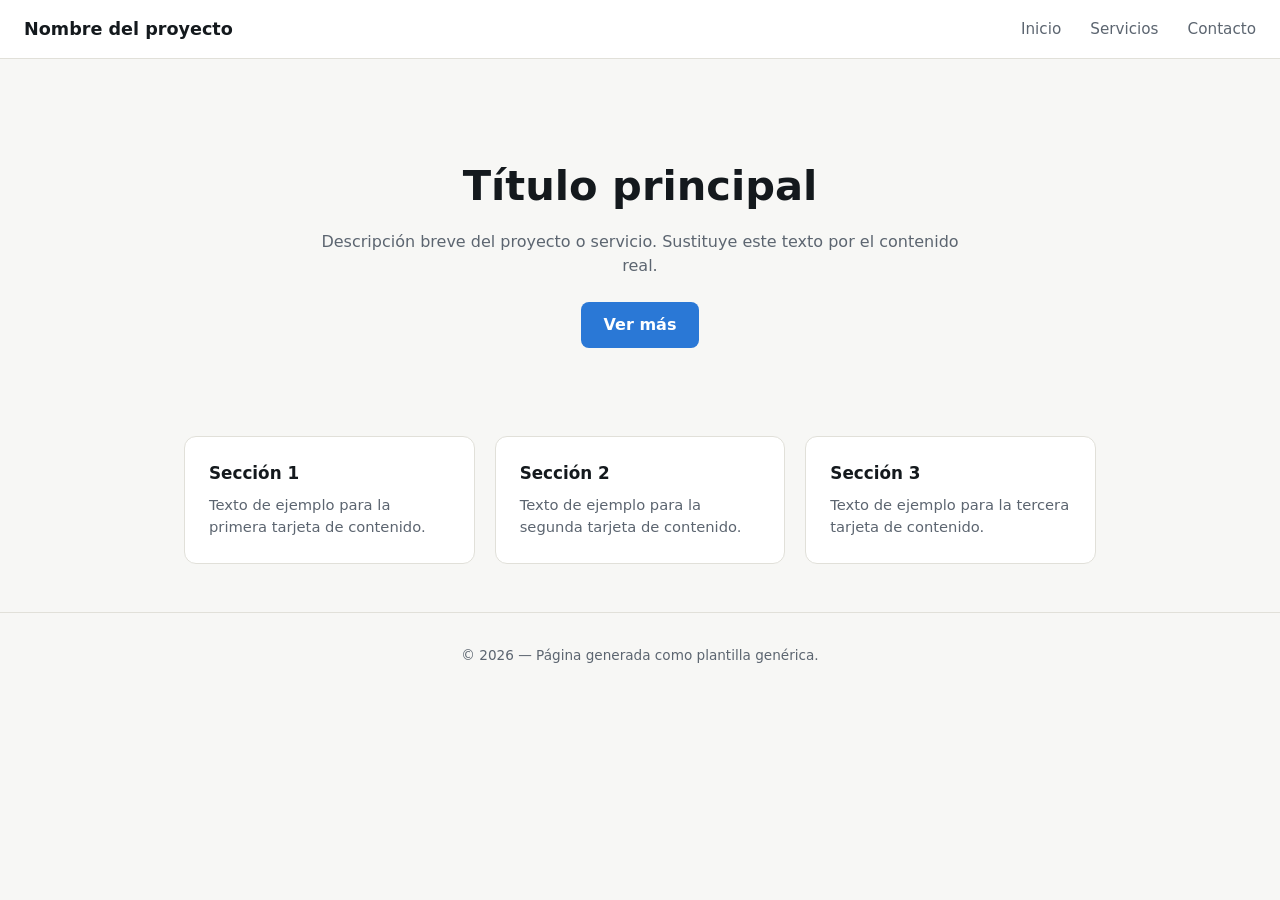
==== index.html @ 514e0b4a "Add files via upload" ====
<!DOCTYPE html>
<html lang="es">
<head>
<meta charset="UTF-8">
<meta name="viewport" content="width=device-width, initial-scale=1.0">
<title>Proyecto</title>
<style>
  :root {
    color-scheme: light dark;
    --bg: #f7f7f5;
    --surface: #ffffff;
    --ink: #14191d;
    --ink-mute: #5c6570;
    --accent: #2a78d6;
    --border: #e1e0d9;
  }
  @media (prefers-color-scheme: dark) {
    :root {
      --bg: #12141a;
      --surface: #1a1d24;
      --ink: #f2f2f0;
      --ink-mute: #a3a9b3;
      --accent: #3987e5;
      --border: #2c2f38;
    }
  }
  * { box-sizing: border-box; }
  body {
    margin: 0;
    font-family: system-ui, -apple-system, "Segoe UI", Roboto, sans-serif;
    background: var(--bg);
    color: var(--ink);
    line-height: 1.5;
  }
  header {
    display: flex;
    align-items: center;
    justify-content: space-between;
    padding: 1rem 1.5rem;
    border-bottom: 1px solid var(--border);
    background: var(--surface);
  }
  header .brand {
    font-weight: 700;
    font-size: 1.1rem;
  }
  nav a {
    color: var(--ink-mute);
    text-decoration: none;
    margin-left: 1.5rem;
    font-size: 0.95rem;
  }
  nav a:hover { color: var(--accent); }
  main {
    max-width: 960px;
    margin: 0 auto;
    padding: 3rem 1.5rem;
  }
  .hero {
    text-align: center;
    padding: 3rem 1rem;
  }
  .hero h1 {
    font-size: clamp(1.8rem, 4vw, 2.6rem);
    margin: 0 0 0.75rem;
  }
  .hero p {
    color: var(--ink-mute);
    max-width: 40em;
    margin: 0 auto 1.5rem;
  }
  .btn {
    display: inline-block;
    background: var(--accent);
    color: #fff;
    padding: 0.7rem 1.4rem;
    border-radius: 8px;
    text-decoration: none;
    font-weight: 600;
  }
  .cards {
    display: grid;
    grid-template-columns: repeat(auto-fit, minmax(220px, 1fr));
    gap: 1.25rem;
    margin-top: 2.5rem;
  }
  .card {
    background: var(--surface);
    border: 1px solid var(--border);
    border-radius: 12px;
    padding: 1.5rem;
  }
  .card h3 {
    margin: 0 0 0.5rem;
    font-size: 1.05rem;
  }
  .card p {
    color: var(--ink-mute);
    font-size: 0.92rem;
    margin: 0;
  }
  footer {
    text-align: center;
    padding: 2rem 1rem;
    color: var(--ink-mute);
    font-size: 0.85rem;
    border-top: 1px solid var(--border);
  }
</style>
</head>
<body>

<header>
  <div class="brand">Nombre del proyecto</div>
  <nav>
    <a href="#inicio">Inicio</a>
    <a href="#servicios">Servicios</a>
    <a href="#contacto">Contacto</a>
  </nav>
</header>

<main>
  <section class="hero" id="inicio">
    <h1>Título principal</h1>
    <p>Descripción breve del proyecto o servicio. Sustituye este texto por el contenido real.</p>
    <a class="btn" href="#servicios">Ver más</a>
  </section>

  <section class="cards" id="servicios">
    <div class="card">
      <h3>Sección 1</h3>
      <p>Texto de ejemplo para la primera tarjeta de contenido.</p>
    </div>
    <div class="card">
      <h3>Sección 2</h3>
      <p>Texto de ejemplo para la segunda tarjeta de contenido.</p>
    </div>
    <div class="card">
      <h3>Sección 3</h3>
      <p>Texto de ejemplo para la tercera tarjeta de contenido.</p>
    </div>
  </section>
</main>

<footer id="contacto">
  © 2026 — Página generada como plantilla genérica.
</footer>

</body>
</html>
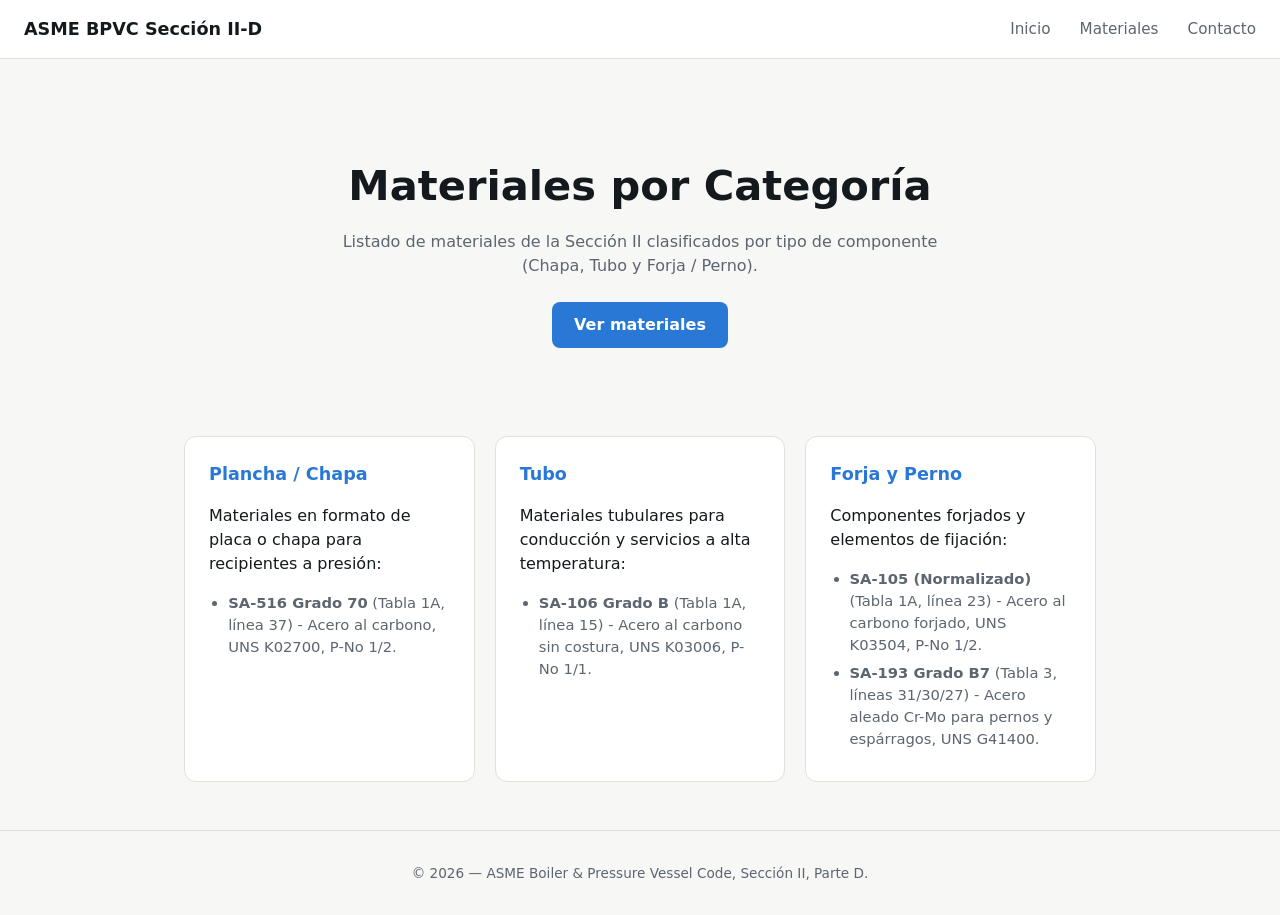
==== commit 54a43ed4: "Add files via upload" ====
--- a/index.html
+++ b/index.html
@@ -3,7 +3,7 @@
 <head>
 <meta charset="UTF-8">
 <meta name="viewport" content="width=device-width, initial-scale=1.0">
-<title>Proyecto</title>
+<title>Proyecto - Materiales ASME Sección II</title>
 <style>
   :root {
     color-scheme: light dark;
@@ -58,7 +58,7 @@
   }
   .hero {
     text-align: center;
-    padding: 3rem 1rem;
+    padding: 3rem 1.0rem;
   }
   .hero h1 {
     font-size: clamp(1.8rem, 4vw, 2.6rem);
@@ -80,7 +80,7 @@
   }
   .cards {
     display: grid;
-    grid-template-columns: repeat(auto-fit, minmax(220px, 1fr));
+    grid-template-columns: repeat(auto-fit, minmax(260px, 1fr));
     gap: 1.25rem;
     margin-top: 2.5rem;
   }
@@ -92,12 +92,17 @@
   }
   .card h3 {
     margin: 0 0 0.5rem;
-    font-size: 1.05rem;
+    font-size: 1.1rem;
+    color: var(--accent);
   }
-  .card p {
+  .card ul {
+    margin: 0.5rem 0 0 1.2rem;
+    padding: 0;
     color: var(--ink-mute);
     font-size: 0.92rem;
-    margin: 0;
+  }
+  .card li {
+    margin-bottom: 0.4rem;
   }
   footer {
     text-align: center;
@@ -111,40 +116,52 @@
 <body>
 
 <header>
-  <div class="brand">Nombre del proyecto</div>
+  <div class="brand">ASME BPVC Sección II-D</div>
   <nav>
     <a href="#inicio">Inicio</a>
-    <a href="#servicios">Servicios</a>
+    <a href="#materiales">Materiales</a>
     <a href="#contacto">Contacto</a>
   </nav>
 </header>
 
 <main>
   <section class="hero" id="inicio">
-    <h1>Título principal</h1>
-    <p>Descripción breve del proyecto o servicio. Sustituye este texto por el contenido real.</p>
-    <a class="btn" href="#servicios">Ver más</a>
+    <h1>Materiales por Categoría</h1>
+    <p>Listado de materiales de la Sección II clasificados por tipo de componente (Chapa, Tubo y Forja / Perno).</p>
+    <a class="btn" href="#materiales">Ver materiales</a>
   </section>
 
-  <section class="cards" id="servicios">
+  <section class="cards" id="materiales">
     <div class="card">
-      <h3>Sección 1</h3>
-      <p>Texto de ejemplo para la primera tarjeta de contenido.</p>
+      <h3>Plancha / Chapa</h3>
+      <p>Materiales en formato de placa o chapa para recipientes a presión:</p>
+      <ul>
+        <li><strong>SA-516 Grado 70</strong> (Tabla 1A, línea 37) - Acero al carbono, UNS K02700, P-No 1/2.</li>
+      </ul>
     </div>
+    
     <div class="card">
-      <h3>Sección 2</h3>
-      <p>Texto de ejemplo para la segunda tarjeta de contenido.</p>
+      <h3>Tubo</h3>
+      <p>Materiales tubulares para conducción y servicios a alta temperatura:</p>
+      <ul>
+        <li><strong>SA-106 Grado B</strong> (Tabla 1A, línea 15) - Acero al carbono sin costura, UNS K03006, P-No 1/1.</li>
+      </ul>
     </div>
+    
     <div class="card">
-      <h3>Sección 3</h3>
-      <p>Texto de ejemplo para la tercera tarjeta de contenido.</p>
+      <h3>Forja y Perno</h3>
+      <p>Componentes forjados y elementos de fijación:</p>
+      <ul>
+        <li><strong>SA-105 (Normalizado)</strong> (Tabla 1A, línea 23) - Acero al carbono forjado, UNS K03504, P-No 1/2.</li>
+        <li><strong>SA-193 Grado B7</strong> (Tabla 3, líneas 31/30/27) - Acero aleado Cr-Mo para pernos y espárragos, UNS G41400.</li>
+      </ul>
     </div>
   </section>
 </main>
 
 <footer id="contacto">
-  © 2026 — Página generada como plantilla genérica.
+  © 2026 — ASME Boiler &amp; Pressure Vessel Code, Sección II, Parte D.
 </footer>
 
 </body>
-</html>
+</html>
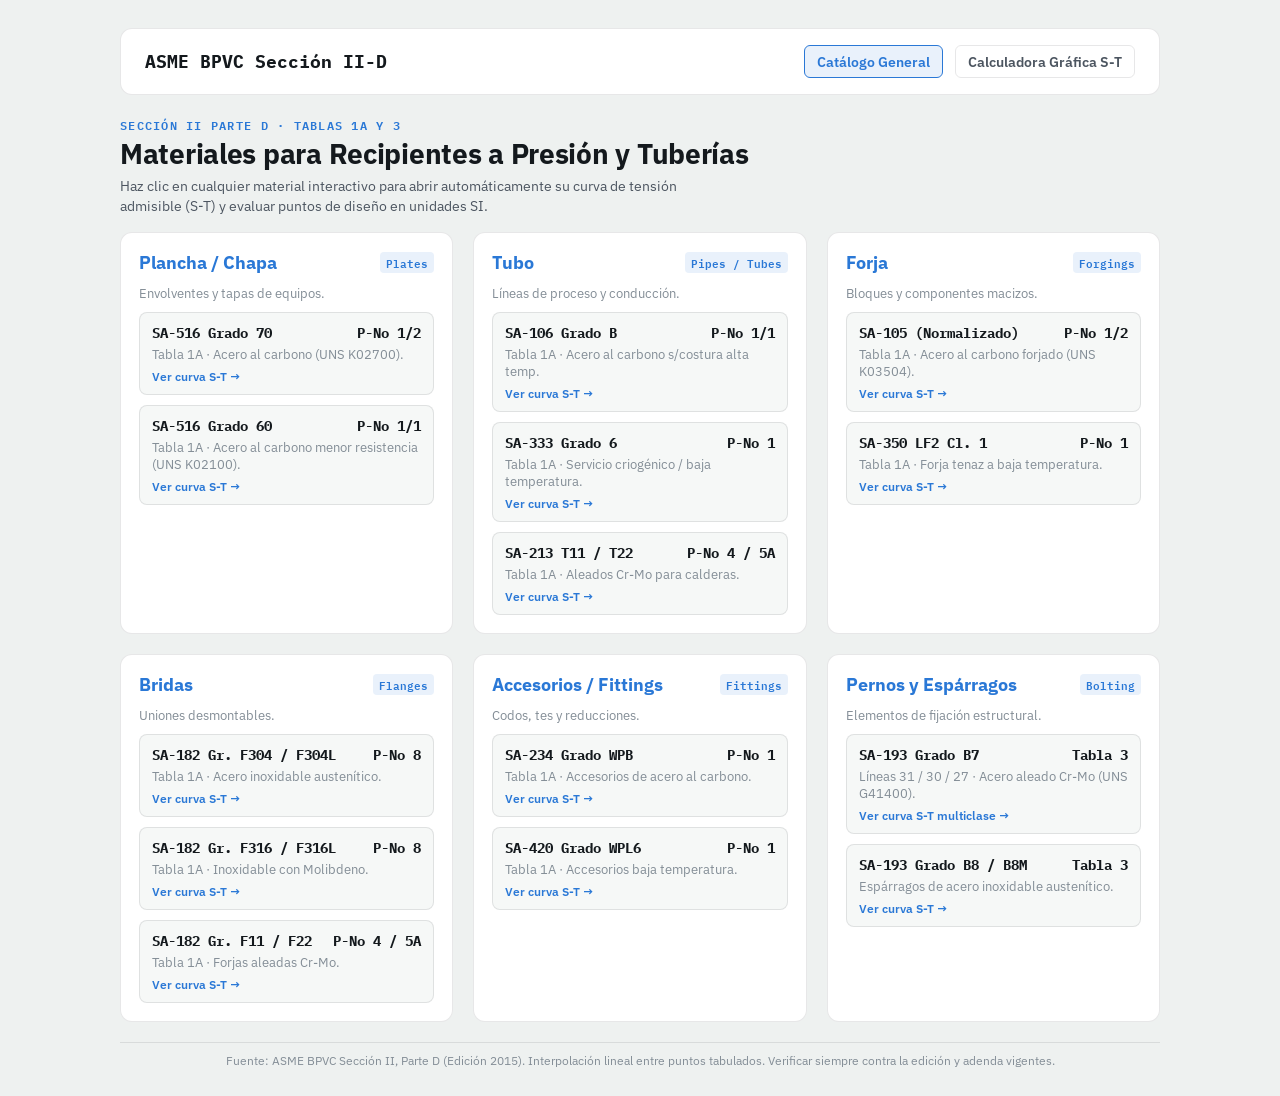
==== commit db3eea9e: "Add files via upload" ====
--- a/index.html
+++ b/index.html
@@ -3,165 +3,1060 @@
 <head>
 <meta charset="UTF-8">
 <meta name="viewport" content="width=device-width, initial-scale=1.0">
-<title>Proyecto - Materiales ASME Sección II</title>
+<title>ASME BPVC Sección II-D — Catálogo y Calculadora de Puntos S-T</title>
+<link rel="preconnect" href="https://fonts.googleapis.com">
+<link rel="preconnect" href="https://fonts.gstatic.com" crossorigin>
+<link rel="stylesheet" href="https://fonts.googleapis.com/css2?family=IBM+Plex+Sans:wght@400;500;600;700&family=IBM+Plex+Mono:wght@400;500;600&display=swap">
 <style>
-  :root {
-    color-scheme: light dark;
-    --bg: #f7f7f5;
-    --surface: #ffffff;
-    --ink: #14191d;
-    --ink-mute: #5c6570;
-    --accent: #2a78d6;
-    --border: #e1e0d9;
-  }
-  @media (prefers-color-scheme: dark) {
-    :root {
-      --bg: #12141a;
-      --surface: #1a1d24;
-      --ink: #f2f2f0;
-      --ink-mute: #a3a9b3;
-      --accent: #3987e5;
-      --border: #2c2f38;
+  :root{
+    color-scheme: light;
+    --page:        #eef1f0;
+    --card:        #ffffff;
+    --card-2:      #f6f8f7;
+    --ink:         #14191d;
+    --ink-2:       #4c5560;
+    --ink-mute:    #838d96;
+    --accent:      #2a78d6;
+    --accent-wash: rgba(42,120,214,0.10);
+    --hairline:    #dfe4e2;
+    --border:      rgba(20,25,29,0.10);
+    --grid:        #e3e7e5;
+    --curve2:      #eb6834;
+    --curve3:      #1baf7a;
+    --point:       #e34948;
+    --warn:        #b5590b;
+    --warn-bg:     #fbeee1;
+  }
+  @media (prefers-color-scheme: dark){
+    :root:not([data-theme="light"]){
+      color-scheme: dark;
+      --page:        #0f1215;
+      --card:        #171b1f;
+      --card-2:      #1c2126;
+      --ink:         #f2f4f5;
+      --ink-2:       #b9c0c6;
+      --ink-mute:    #838d96;
+      --accent:      #3987e5;
+      --accent-wash: rgba(57,135,229,0.16);
+      --hairline:    #2a3036;
+      --border:      rgba(255,255,255,0.10);
+      --grid:        #262c31;
+      --curve2:      #d95926;
+      --curve3:      #199e70;
+      --point:       #e66767;
+      --warn:        #f0a959;
+      --warn-bg:     rgba(240,169,89,0.12);
     }
   }
-  * { box-sizing: border-box; }
-  body {
-    margin: 0;
-    font-family: system-ui, -apple-system, "Segoe UI", Roboto, sans-serif;
-    background: var(--bg);
-    color: var(--ink);
-    line-height: 1.5;
-  }
+
+  *{ box-sizing:border-box; }
+  body{
+    background:var(--page);
+    color:var(--ink);
+    font-family:"IBM Plex Sans", system-ui, -apple-system, sans-serif;
+    padding-block:28px;
+    margin:0;
+  }
+  .wrap{
+    max-width:1080px;
+    margin:0 auto;
+    padding-inline:20px;
+    display:flex;
+    flex-direction:column;
+    gap:20px;
+  }
+  .mono{ font-family:"IBM Plex Mono", monospace; }
+
   header {
     display: flex;
     align-items: center;
     justify-content: space-between;
+    background: var(--card);
+    border: 1px solid var(--border);
+    border-radius: 12px;
     padding: 1rem 1.5rem;
-    border-bottom: 1px solid var(--border);
-    background: var(--surface);
   }
   header .brand {
     font-weight: 700;
     font-size: 1.1rem;
-  }
-  nav a {
-    color: var(--ink-mute);
-    text-decoration: none;
-    margin-left: 1.5rem;
-    font-size: 0.95rem;
-  }
-  nav a:hover { color: var(--accent); }
-  main {
-    max-width: 960px;
-    margin: 0 auto;
-    padding: 3rem 1.5rem;
-  }
-  .hero {
-    text-align: center;
-    padding: 3rem 1.0rem;
-  }
-  .hero h1 {
-    font-size: clamp(1.8rem, 4vw, 2.6rem);
-    margin: 0 0 0.75rem;
-  }
-  .hero p {
-    color: var(--ink-mute);
-    max-width: 40em;
-    margin: 0 auto 1.5rem;
-  }
-  .btn {
-    display: inline-block;
-    background: var(--accent);
-    color: #fff;
-    padding: 0.7rem 1.4rem;
-    border-radius: 8px;
-    text-decoration: none;
+    font-family: "IBM Plex Mono", monospace;
+  }
+  nav button {
+    background: transparent;
+    border: 1px solid var(--border);
+    color: var(--ink-2);
+    font-family: "IBM Plex Sans", sans-serif;
+    font-size: 0.9rem;
     font-weight: 600;
-  }
-  .cards {
+    padding: 6px 12px;
+    border-radius: 6px;
+    cursor: pointer;
+    margin-left: 8px;
+  }
+  nav button:hover, nav button.active {
+    background: var(--accent-wash);
+    color: var(--accent);
+    border-color: var(--accent);
+  }
+
+  .eyebrow{
+    font-family:"IBM Plex Mono", monospace;
+    font-size:11.5px;
+    letter-spacing:.11em;
+    text-transform:uppercase;
+    color:var(--accent);
+    font-weight:600;
+  }
+  h1{
+    font-size: clamp(22px, 3.5vw, 28px);
+    line-height:1.1;
+    font-weight:700;
+    margin:4px 0 6px;
+    letter-spacing:-0.01em;
+  }
+  .sub{
+    color:var(--ink-2);
+    font-size:13.5px;
+    line-height:1.5;
+    max-width:75ch;
+  }
+
+  /* Vistas */
+  .catalog-view { display: flex; flex-direction: column; gap: 16px; }
+  .calc-view { display: flex; flex-direction: column; gap: 16px; }
+  .calc-view[hidden] { display: none; }
+  .catalog-view[hidden] { display: none; }
+
+  .grid-materiales {
     display: grid;
-    grid-template-columns: repeat(auto-fit, minmax(260px, 1fr));
+    grid-template-columns: repeat(auto-fit, minmax(300px, 1fr));
     gap: 1.25rem;
-    margin-top: 2.5rem;
-  }
-  .card {
-    background: var(--surface);
+  }
+  .cat-card {
+    background: var(--card);
     border: 1px solid var(--border);
     border-radius: 12px;
-    padding: 1.5rem;
-  }
-  .card h3 {
-    margin: 0 0 0.5rem;
+    padding: 18px;
+    display: flex;
+    flex-direction: column;
+    gap: 10px;
+  }
+  .cat-card h3 {
+    margin: 0;
     font-size: 1.1rem;
     color: var(--accent);
-  }
-  .card ul {
-    margin: 0.5rem 0 0 1.2rem;
-    padding: 0;
+    display: flex;
+    justify-content: space-between;
+    align-items: center;
+  }
+  .cat-card .subcat-desc {
+    font-size: 0.84rem;
     color: var(--ink-mute);
-    font-size: 0.92rem;
-  }
-  .card li {
-    margin-bottom: 0.4rem;
-  }
-  footer {
+  }
+  .material-item {
+    background: var(--card-2);
+    border: 1px solid var(--border);
+    border-radius: 8px;
+    padding: 10px 12px;
+    display: flex;
+    flex-direction: column;
+    gap: 4px;
+    transition: border-color 0.15s;
+  }
+  .material-item.interactive {
+    cursor: pointer;
+  }
+  .material-item.interactive:hover {
+    border-color: var(--accent);
+  }
+  .mat-title {
+    font-weight: 700;
+    font-size: 0.9rem;
+    font-family: "IBM Plex Mono", monospace;
+    display: flex;
+    justify-content: space-between;
+    align-items: center;
+  }
+  .mat-details {
+    font-size: 0.81rem;
+    color: var(--ink-mute);
+  }
+  .action-hint {
+    font-size: 0.75rem;
+    color: var(--accent);
+    font-weight: 600;
+    margin-top: 2px;
+  }
+  .badge {
+    font-size: 0.7rem;
+    padding: 1px 6px;
+    border-radius: 4px;
+    background: rgba(42,120,214,0.1);
+    color: var(--accent);
+    font-family: "IBM Plex Mono", monospace;
+    font-weight: 600;
+  }
+
+  .tabbar{
+    display:flex;
+    flex-wrap:wrap;
+    gap:4px;
+    background:var(--card-2);
+    border:1px solid var(--border);
+    border-radius:10px;
+    padding:4px;
+  }
+  .tab-btn{
+    appearance:none;
+    border:none;
+    background:transparent;
+    color:var(--ink-2);
+    font-family:"IBM Plex Sans", sans-serif;
+    font-size:12.5px;
+    font-weight:600;
+    padding:7px 10px;
+    border-radius:7px;
+    cursor:pointer;
+    flex:1 1 auto;
+    min-width:110px;
     text-align: center;
-    padding: 2rem 1rem;
-    color: var(--ink-mute);
+  }
+  .tab-btn:hover{ color:var(--ink); }
+  .tab-btn.active{
+    background:var(--card);
+    color:var(--accent);
+    box-shadow:0 1px 2px var(--border);
+  }
+
+  .card{
+    background:var(--card);
+    border:1px solid var(--border);
+    border-radius:12px;
+    padding:20px;
+    display:flex;
+    flex-direction:column;
+    gap:14px;
+  }
+  .card[hidden]{ display:none; }
+
+  .card-top-row {
+    display: flex;
+    justify-content: space-between;
+    align-items: flex-start;
+    gap: 12px;
+  }
+  .back-btn {
+    background: var(--card-2);
+    border: 1px solid var(--border);
+    color: var(--accent);
+    font-family: "IBM Plex Sans", sans-serif;
     font-size: 0.85rem;
-    border-top: 1px solid var(--border);
+    font-weight: 600;
+    padding: 5px 10px;
+    border-radius: 6px;
+    cursor: pointer;
+    flex-shrink: 0;
+  }
+  .back-btn:hover {
+    background: var(--accent-wash);
+    border-color: var(--accent);
+  }
+
+  .card-eyebrow{
+    font-family:"IBM Plex Mono", monospace;
+    font-size:10.5px;
+    letter-spacing:.08em;
+    text-transform:uppercase;
+    color:var(--ink-mute);
+  }
+  .card-title{
+    font-size:20px;
+    font-weight:700;
+  }
+  .idline{
+    display:flex;
+    flex-wrap:wrap;
+    gap:6px;
+    font-family:"IBM Plex Mono", monospace;
+    font-size:11px;
+    color:var(--ink-2);
+    margin-top:4px;
+  }
+  .idline span{
+    background:var(--card-2);
+    border:1px solid var(--border);
+    border-radius:5px;
+    padding:2px 7px;
+  }
+
+  .body-row{
+    display:flex;
+    gap:20px;
+    flex-wrap:wrap;
+    align-items:flex-start;
+  }
+  .side{
+    flex:1 1 260px;
+    min-width:240px;
+    display:flex;
+    flex-direction:column;
+    gap:12px;
+  }
+  .chart-col{
+    flex:2 1 400px;
+    min-width:280px;
+  }
+
+  .inputs{
+    display:flex;
+    flex-direction:column;
+    gap:10px;
+    background:var(--card-2);
+    border:1px solid var(--border);
+    border-radius:9px;
+    padding:12px;
+  }
+  .field{ display:flex; flex-direction:column; gap:4px; }
+  .field label{
+    font-size:10.5px;
+    color:var(--ink-mute);
+    font-family:"IBM Plex Mono", monospace;
+  }
+  .field .in-row{ display:flex; align-items:center; gap:6px; }
+  .field input[type=number]{
+    width:100%;
+    font-family:"IBM Plex Mono", monospace;
+    font-size:14px;
+    font-weight:600;
+    color:var(--ink);
+    background:var(--card);
+    border:1px solid var(--border);
+    border-radius:6px;
+    padding:6px 8px;
+  }
+  .field .unit{ font-size:11.5px; color:var(--ink-mute); flex-shrink:0; }
+  .input-hint{ font-size:10px; color:var(--ink-mute); line-height:1.3; }
+
+  .result{
+    display:flex;
+    align-items:baseline;
+    justify-content:space-between;
+    background:var(--accent-wash);
+    border-radius:8px;
+    padding:10px 12px;
+  }
+  .result .r-label{ font-size:11px; color:var(--ink-2); font-family:"IBM Plex Mono", monospace; }
+  .result .r-value{
+    font-family:"IBM Plex Mono", monospace;
+    font-weight:700;
+    font-size:22px;
+    color:var(--point);
+  }
+  .result .r-value small{ font-size:11px; font-weight:500; color:var(--ink-2); }
+
+  svg{ display:block; width:100%; height:auto; overflow:visible; }
+  .axis-label{ fill:var(--ink-mute); font-size:10.5px; font-family:"IBM Plex Mono", monospace; }
+  .tick-label{ fill:var(--ink-mute); font-size:10px; font-family:"IBM Plex Mono", monospace; }
+  .gridline{ stroke:var(--grid); stroke-width:1; shape-rendering:crispEdges; }
+  .baseline{ stroke:var(--hairline); stroke-width:1; }
+
+  .curve-line{ fill:none; stroke-linejoin:round; stroke-linecap:round; }
+  .c-s , .c-s1{ stroke:var(--accent); }
+  .c-s2{ stroke:var(--curve2); }
+  .c-s3{ stroke:var(--curve3); }
+
+  .hover-capture{ fill:transparent; }
+  .hover-line{ stroke:var(--ink-mute); stroke-width:1; opacity:0; }
+  .hover-dot{ fill:var(--card); stroke-width:2.25; opacity:0; }
+  .hover-box{ opacity:0; }
+  .hover-box rect{ fill:var(--ink); }
+  .hover-box text{ fill:var(--card); font-family:"IBM Plex Mono", monospace; }
+  .hover-box .hb-t{ font-size:10.5px; font-weight:600; }
+  .hover-box .hb-s{ font-size:11px; font-weight:600; }
+
+  .design-point{ fill:var(--point); stroke:var(--card); stroke-width:2.5; }
+  .design-line{ stroke:var(--point); stroke-width:1; stroke-dasharray:2 3; opacity:.6; }
+
+  .legend{
+    display:flex;
+    flex-wrap:wrap;
+    gap:10px;
+    font-family:"IBM Plex Mono", monospace;
+    font-size:10.5px;
+    color:var(--ink-2);
+  }
+  .legend .lg{ display:flex; align-items:center; gap:4px; }
+  .legend .sw{ width:12px; height:3px; border-radius:2px; display:inline-block; }
+  .legend .sw.s1{ background:var(--accent); }
+  .legend .sw.s2{ background:var(--curve2); }
+  .legend .sw.s3{ background:var(--curve3); }
+  .legend .sw.dot{ width:7px; height:7px; border-radius:50%; background:var(--point); }
+
+  .status{
+    font-size:11.5px;
+    font-family:"IBM Plex Mono", monospace;
+    padding:6px 8px;
+    border-radius:6px;
+    background:var(--card-2);
+    color:var(--ink-2);
+    border:1px solid var(--border);
+    line-height:1.4;
+  }
+  .status.warn{ background:var(--warn-bg); color:var(--warn); border-color:transparent; }
+
+  footer{
+    font-size:11.5px;
+    color:var(--ink-mute);
+    text-align:center;
+    padding-top:10px;
+    border-top:1px solid var(--border);
   }
 </style>
 </head>
 <body>
 
-<header>
-  <div class="brand">ASME BPVC Sección II-D</div>
-  <nav>
-    <a href="#inicio">Inicio</a>
-    <a href="#materiales">Materiales</a>
-    <a href="#contacto">Contacto</a>
-  </nav>
-</header>
-
-<main>
-  <section class="hero" id="inicio">
-    <h1>Materiales por Categoría</h1>
-    <p>Listado de materiales de la Sección II clasificados por tipo de componente (Chapa, Tubo y Forja / Perno).</p>
-    <a class="btn" href="#materiales">Ver materiales</a>
-  </section>
-
-  <section class="cards" id="materiales">
-    <div class="card">
-      <h3>Plancha / Chapa</h3>
-      <p>Materiales en formato de placa o chapa para recipientes a presión:</p>
-      <ul>
-        <li><strong>SA-516 Grado 70</strong> (Tabla 1A, línea 37) - Acero al carbono, UNS K02700, P-No 1/2.</li>
-      </ul>
+<div class="wrap">
+  <header>
+    <div class="brand">ASME BPVC Sección II-D</div>
+    <nav>
+      <button id="btn-catalog" class="active" onclick="switchView('catalog')">Catálogo General</button>
+      <button id="btn-calc" onclick="switchView('calc')">Calculadora Gráfica S-T</button>
+    </nav>
+  </header>
+
+  <!-- VISTA 1: CATÁLOGO GENERAL POR CATEGORÍAS -->
+  <div id="view-catalog" class="catalog-view">
+    <div>
+      <div class="eyebrow">Sección II Parte D · Tablas 1A y 3</div>
+      <h1>Materiales para Recipientes a Presión y Tuberías</h1>
+      <div class="sub">Haz clic en cualquier material interactivo para abrir automáticamente su curva de tensión admisible (S-T) y evaluar puntos de diseño en unidades SI.</div>
     </div>
-    
-    <div class="card">
-      <h3>Tubo</h3>
-      <p>Materiales tubulares para conducción y servicios a alta temperatura:</p>
-      <ul>
-        <li><strong>SA-106 Grado B</strong> (Tabla 1A, línea 15) - Acero al carbono sin costura, UNS K03006, P-No 1/1.</li>
-      </ul>
+
+    <div class="grid-materiales">
+      
+      <!-- CHAPA -->
+      <div class="cat-card">
+        <h3>Plancha / Chapa <span class="badge">Plates</span></h3>
+        <div class="subcat-desc">Envolventes y tapas de equipos.</div>
+        
+        <div class="material-item interactive" onclick="openMaterial('sa516')">
+          <div class="mat-title">SA-516 Grado 70 <span>P-No 1/2</span></div>
+          <div class="mat-details">Tabla 1A · Acero al carbono (UNS K02700).</div>
+          <div class="action-hint">Ver curva S-T →</div>
+        </div>
+        <div class="material-item interactive" onclick="openMaterial('sa516_60')">
+          <div class="mat-title">SA-516 Grado 60 <span>P-No 1/1</span></div>
+          <div class="mat-details">Tabla 1A · Acero al carbono menor resistencia (UNS K02100).</div>
+          <div class="action-hint">Ver curva S-T →</div>
+        </div>
+      </div>
+
+      <!-- TUBO -->
+      <div class="cat-card">
+        <h3>Tubo <span class="badge">Pipes / Tubes</span></h3>
+        <div class="subcat-desc">Líneas de proceso y conducción.</div>
+        
+        <div class="material-item interactive" onclick="openMaterial('sa106b')">
+          <div class="mat-title">SA-106 Grado B <span>P-No 1/1</span></div>
+          <div class="mat-details">Tabla 1A · Acero al carbono s/costura alta temp.</div>
+          <div class="action-hint">Ver curva S-T →</div>
+        </div>
+        <div class="material-item interactive" onclick="openMaterial('sa333_6')">
+          <div class="mat-title">SA-333 Grado 6 <span>P-No 1</span></div>
+          <div class="mat-details">Tabla 1A · Servicio criogénico / baja temperatura.</div>
+          <div class="action-hint">Ver curva S-T →</div>
+        </div>
+        <div class="material-item interactive" onclick="openMaterial('sa213_t11')">
+          <div class="mat-title">SA-213 T11 / T22 <span>P-No 4 / 5A</span></div>
+          <div class="mat-details">Tabla 1A · Aleados Cr-Mo para calderas.</div>
+          <div class="action-hint">Ver curva S-T →</div>
+        </div>
+      </div>
+
+      <!-- FORJA -->
+      <div class="cat-card">
+        <h3>Forja <span class="badge">Forgings</span></h3>
+        <div class="subcat-desc">Bloques y componentes macizos.</div>
+        
+        <div class="material-item interactive" onclick="openMaterial('sa105')">
+          <div class="mat-title">SA-105 (Normalizado) <span>P-No 1/2</span></div>
+          <div class="mat-details">Tabla 1A · Acero al carbono forjado (UNS K03504).</div>
+          <div class="action-hint">Ver curva S-T →</div>
+        </div>
+        <div class="material-item interactive" onclick="openMaterial('sa350_lf2')">
+          <div class="mat-title">SA-350 LF2 Cl. 1 <span>P-No 1</span></div>
+          <div class="mat-details">Tabla 1A · Forja tenaz a baja temperatura.</div>
+          <div class="action-hint">Ver curva S-T →</div>
+        </div>
+      </div>
+
+      <!-- BRIDAS -->
+      <div class="cat-card">
+        <h3>Bridas <span class="badge">Flanges</span></h3>
+        <div class="subcat-desc">Uniones desmontables.</div>
+        
+        <div class="material-item interactive" onclick="openMaterial('sa182_f304')">
+          <div class="mat-title">SA-182 Gr. F304 / F304L <span>P-No 8</span></div>
+          <div class="mat-details">Tabla 1A · Acero inoxidable austenítico.</div>
+          <div class="action-hint">Ver curva S-T →</div>
+        </div>
+        <div class="material-item interactive" onclick="openMaterial('sa182_f316')">
+          <div class="mat-title">SA-182 Gr. F316 / F316L <span>P-No 8</span></div>
+          <div class="mat-details">Tabla 1A · Inoxidable con Molibdeno.</div>
+          <div class="action-hint">Ver curva S-T →</div>
+        </div>
+        <div class="material-item interactive" onclick="openMaterial('sa182_f11')">
+          <div class="mat-title">SA-182 Gr. F11 / F22 <span>P-No 4 / 5A</span></div>
+          <div class="mat-details">Tabla 1A · Forjas aleadas Cr-Mo.</div>
+          <div class="action-hint">Ver curva S-T →</div>
+        </div>
+      </div>
+
+      <!-- FITTINGS -->
+      <div class="cat-card">
+        <h3>Accesorios / Fittings <span class="badge">Fittings</span></h3>
+        <div class="subcat-desc">Codos, tes y reducciones.</div>
+        
+        <div class="material-item interactive" onclick="openMaterial('sa234_wpb')">
+          <div class="mat-title">SA-234 Grado WPB <span>P-No 1</span></div>
+          <div class="mat-details">Tabla 1A · Accesorios de acero al carbono.</div>
+          <div class="action-hint">Ver curva S-T →</div>
+        </div>
+        <div class="material-item interactive" onclick="openMaterial('sa420_wpl6')">
+          <div class="mat-title">SA-420 Grado WPL6 <span>P-No 1</span></div>
+          <div class="mat-details">Tabla 1A · Accesorios baja temperatura.</div>
+          <div class="action-hint">Ver curva S-T →</div>
+        </div>
+      </div>
+
+      <!-- PERNOS -->
+      <div class="cat-card">
+        <h3>Pernos y Espárragos <span class="badge">Bolting</span></h3>
+        <div class="subcat-desc">Elementos de fijación estructural.</div>
+        
+        <div class="material-item interactive" onclick="openMaterial('sa193b7')">
+          <div class="mat-title">SA-193 Grado B7 <span>Tabla 3</span></div>
+          <div class="mat-details">Líneas 31 / 30 / 27 · Acero aleado Cr-Mo (UNS G41400).</div>
+          <div class="action-hint">Ver curva S-T multiclase →</div>
+        </div>
+        <div class="material-item interactive" onclick="openMaterial('sa193_b8')">
+          <div class="mat-title">SA-193 Grado B8 / B8M <span>Tabla 3</span></div>
+          <div class="mat-details">Espárragos de acero inoxidable austenítico.</div>
+          <div class="action-hint">Ver curva S-T →</div>
+        </div>
+      </div>
+
     </div>
-    
-    <div class="card">
-      <h3>Forja y Perno</h3>
-      <p>Componentes forjados y elementos de fijación:</p>
-      <ul>
-        <li><strong>SA-105 (Normalizado)</strong> (Tabla 1A, línea 23) - Acero al carbono forjado, UNS K03504, P-No 1/2.</li>
-        <li><strong>SA-193 Grado B7</strong> (Tabla 3, líneas 31/30/27) - Acero aleado Cr-Mo para pernos y espárragos, UNS G41400.</li>
-      </ul>
+  </div>
+
+  <!-- VISTA 2: CALCULADORA GRÁFICA S-T -->
+  <div id="view-calc" class="calc-view" hidden>
+    <div>
+      <div class="eyebrow">ASME BPVC Sección II-D · Tablas 1A / 3</div>
+      <h1>Punto de diseño sobre la curva S&#8209;T</h1>
+      <div class="sub">Evalúa las condiciones de servicio en unidades SI (°C / MPa).</div>
     </div>
-  </section>
-</main>
-
-<footer id="contacto">
-  © 2026 — ASME Boiler &amp; Pressure Vessel Code, Sección II, Parte D.
-</footer>
+
+    <div class="tabbar" id="tabbar" role="tablist" aria-label="Material"></div>
+    <div id="panels"></div>
+  </div>
+
+  <footer>
+    Fuente: ASME BPVC Sección II, Parte D (Edición 2015). Interpolación lineal entre puntos tabulados. Verificar siempre contra la edición y adenda vigentes.
+  </footer>
+</div>
+
+<script>
+  function switchView(view) {
+    var catalogView = document.getElementById('view-catalog');
+    var calcView = document.getElementById('view-calc');
+    var btnCat = document.getElementById('btn-catalog');
+    var btnCalc = document.getElementById('btn-calc');
+
+    if (view === 'catalog') {
+      catalogView.hidden = false;
+      calcView.hidden = true;
+      btnCat.classList.add('active');
+      btnCalc.classList.remove('active');
+    } else {
+      catalogView.hidden = true;
+      calcView.hidden = false;
+      btnCat.classList.remove('active');
+      btnCalc.classList.add('active');
+    }
+  }
+
+  function openMaterial(materialId) {
+    switchView('calc');
+    selectTab(materialId);
+  }
+
+  (function(){
+    'use strict';
+    var NS = 'http://www.w3.org/2000/svg';
+    function toC(f){ return (f - 32) * 5 / 9; }
+    function toMPa(ksi){ return ksi * 6.89476; }
+    function el(tag, attrs){
+      var e = document.createElementNS(NS, tag);
+      for (var k in attrs){ e.setAttribute(k, attrs[k]); }
+      return e;
+    }
+
+    var MATERIALS = [
+      {
+        id: 'sa516', kind: 'single',
+        title: 'SA-516 Grado 70', ref: 'Tabla 1A, línea 37',
+        chips: ['Acero al carbono · Plancha', 'UNS K02700', 'P-No 1/2'],
+        defaultP: 1.60, defaultT: 150,
+        data: [
+          {f:100,s:17.9},{f:150,s:17.9},{f:200,s:17.9},{f:250,s:17.9},{f:300,s:17.9},
+          {f:400,s:17.9},{f:500,s:17.9},{f:600,s:17.9},{f:650,s:17.9},{f:700,s:16.9},
+          {f:750,s:13.9},{f:800,s:11.4},{f:850,s:8.7},{f:900,s:5.9},{f:950,s:4.0},{f:1000,s:2.5}
+        ]
+      },
+      {
+        id: 'sa516_60', kind: 'single',
+        title: 'SA-516 Grado 60', ref: 'Tabla 1A',
+        chips: ['Acero al carbono · Plancha', 'UNS K02100', 'P-No 1/1'],
+        defaultP: 1.40, defaultT: 150,
+        data: [
+          {f:100,s:15.0},{f:150,s:15.0},{f:200,s:15.0},{f:300,s:15.0},
+          {f:400,s:15.0},{f:500,s:15.0},{f:600,s:15.0},{f:700,s:14.3},
+          {f:800,s:10.0},{f:900,s:5.5},{f:1000,s:2.5}
+        ]
+      },
+      {
+        id: 'sa106b', kind: 'single',
+        title: 'SA-106 Grado B', ref: 'Tabla 1A, línea 15',
+        chips: ['Acero al carbono · Tubo s/costura', 'UNS K03006', 'P-No 1/1'],
+        defaultP: 1.20, defaultT: 200,
+        data: [
+          {f:100,s:15.7},{f:150,s:15.7},{f:200,s:15.7},{f:300,s:15.7},
+          {f:400,s:15.7},{f:500,s:15.7},{f:600,s:15.7},{f:650,s:15.7},{f:700,s:15.6},
+          {f:750,s:13.0},{f:800,s:10.8},{f:850,s:8.7},{f:900,s:5.9}
+        ]
+      },
+      {
+        id: 'sa333_6', kind: 'single',
+        title: 'SA-333 Grado 6', ref: 'Tabla 1A',
+        chips: ['Acero al carbono · Tubo criogénico', 'P-No 1'],
+        defaultP: 1.00, defaultT: 100,
+        data: [
+          {f:-20,s:15.0},{f:100,s:15.0},{f:200,s:15.0},{f:300,s:15.0},
+          {f:400,s:15.0},{f:500,s:15.0},{f:600,s:15.0},{f:700,s:14.3}
+        ]
+      },
+      {
+        id: 'sa213_t11', kind: 'single',
+        title: 'SA-213 T11 / T22', ref: 'Tabla 1A',
+        chips: ['Acero aleado Cr-Mo · Tubo calderas', 'P-No 4 / 5A'],
+        defaultP: 2.50, defaultT: 350,
+        data: [
+          {f:100,s:17.5},{f:200,s:17.5},{f:300,s:17.5},{f:400,s:17.5},
+          {f:500,s:17.5},{f:600,s:17.5},{f:700,s:17.5},{f:800,s:16.8},
+          {f:900,s:15.0},{f:1000,s:11.2}
+        ]
+      },
+      {
+        id: 'sa105', kind: 'single',
+        title: 'SA-105 (Normalizado)', ref: 'Tabla 1A, línea 23',
+        chips: ['Acero al carbono · Forjado', 'UNS K03504', 'P-No 1/2'],
+        defaultP: 1.00, defaultT: 120,
+        data: [
+          {f:100,s:17.1},{f:150,s:17.1},{f:200,s:17.1},{f:250,s:17.1},{f:300,s:17.1},
+          {f:400,s:17.1},{f:500,s:17.1},{f:600,s:17.1},{f:650,s:17.1}
+        ]
+      },
+      {
+        id: 'sa350_lf2', kind: 'single',
+        title: 'SA-350 LF2 Cl. 1', ref: 'Tabla 1A',
+        chips: ['Acero al carbono forjado · Baja temp.', 'P-No 1'],
+        defaultP: 1.20, defaultT: 100,
+        data: [
+          {f:-20,s:17.5},{f:100,s:17.5},{f:200,s:17.5},{f:300,s:17.5},
+          {f:400,s:17.5},{f:500,s:17.5},{f:600,s:17.5},{f:700,s:16.6}
+        ]
+      },
+      {
+        id: 'sa182_f304', kind: 'single',
+        title: 'SA-182 Gr. F304 / F304L', ref: 'Tabla 1A',
+        chips: ['Acero inoxidable austenítico', 'P-No 8'],
+        defaultP: 1.50, defaultT: 150,
+        data: [
+          {f:100,s:20.0},{f:200,s:20.0},{f:300,s:18.9},{f:400,s:17.5},
+          {f:500,s:16.4},{f:600,s:15.6},{f:700,s:15.0},{f:800,s:14.6}
+        ]
+      },
+      {
+        id: 'sa182_f316', kind: 'single',
+        title: 'SA-182 Gr. F316 / F316L', ref: 'Tabla 1A',
+        chips: ['Inoxidable con Mo', 'P-No 8'],
+        defaultP: 1.50, defaultT: 150,
+        data: [
+          {f:100,s:20.0},{f:200,s:20.0},{f:300,s:19.4},{f:400,s:18.4},
+          {f:500,s:17.5},{f:600,s:16.8},{f:700,s:16.3},{f:800,s:15.9}
+        ]
+      },
+      {
+        id: 'sa182_f11', kind: 'single',
+        title: 'SA-182 Gr. F11 Cl. 2', ref: 'Tabla 1A',
+        chips: ['Forja aleada Cr-Mo', 'P-No 4'],
+        defaultP: 2.00, defaultT: 250,
+        data: [
+          {f:100,s:20.0},{f:200,s:20.0},{f:300,s:20.0},{f:400,s:20.0},
+          {f:500,s:20.0},{f:600,s:20.0},{f:700,s:20.0},{f:800,s:19.2}
+        ]
+      },
+      {
+        id: 'sa234_wpb', kind: 'single',
+        title: 'SA-234 Grado WPB', ref: 'Tabla 1A',
+        chips: ['Accesorios de acero al carbono', 'P-No 1'],
+        defaultP: 1.20, defaultT: 150,
+        data: [
+          {f:100,s:15.7},{f:200,s:15.7},{f:300,s:15.7},{f:400,s:15.7},
+          {f:500,s:15.7},{f:600,s:15.7},{f:700,s:15.6},{f:800,s:10.8}
+        ]
+      },
+      {
+        id: 'sa420_wpl6', kind: 'single',
+        title: 'SA-420 Grado WPL6', ref: 'Tabla 1A',
+        chips: ['Accesorios baja temperatura', 'P-No 1'],
+        defaultP: 1.00, defaultT: 100,
+        data: [
+          {f:-50,s:15.0},{f:100,s:15.0},{f:200,s:15.0},{f:300,s:15.0},
+          {f:400,s:15.0},{f:500,s:15.0},{f:600,s:15.0}
+        ]
+      },
+      {
+        id: 'sa193b7', kind: 'b7',
+        title: 'SA-193 Grado B7', ref: 'Tabla 3, líneas 31 / 30 / 27',
+        chips: ['Acero aleado Cr-Mo · Perno', 'UNS G41400'],
+        defaultP: 4.00, defaultT: 200, defaultD: 25.4,
+        data: [
+          {f:100,s1:25.0,s2:23.0,s3:18.8},{f:150,s1:25.0,s2:23.0,s3:18.8},{f:200,s1:25.0,s2:23.0,s3:18.8},
+          {f:300,s1:25.0,s2:23.0,s3:18.8},{f:400,s1:25.0,s2:23.0,s3:18.8},{f:500,s1:25.0,s2:23.0,s3:18.8},
+          {f:550,s1:25.0,s2:23.0,s3:18.8},{f:600,s1:25.0,s2:23.0,s3:18.8},{f:650,s1:25.0,s2:23.0,s3:18.8},
+          {f:700,s1:25.0,s2:23.0,s3:18.8},{f:750,s1:23.6,s2:22.2,s3:18.8},{f:800,s1:21.0,s2:20.0,s3:18.0},
+          {f:850,s1:16.3,s2:16.3,s3:16.3},{f:900,s1:12.5,s2:12.5,s3:12.5},{f:950,s1:8.5,s2:8.5,s3:8.5},
+          {f:1000,s1:4.5,s2:4.5,s3:4.5}
+        ],
+        classes: [
+          {key:'s1', label:'≤ 2.1/2" (63,5 mm)', dmax:2.5},
+          {key:'s2', label:'2.1/2"–4" (63,5–101,6 mm)', dmax:4},
+          {key:'s3', label:'4"–7" (101,6–177,8 mm)', dmax:7}
+        ]
+      },
+      {
+        id: 'sa193_b8', kind: 'single',
+        title: 'SA-193 Grado B8 Cl. 1', ref: 'Tabla 3',
+        chips: ['Espárragos acero inoxidable', 'P-No 8'],
+        defaultP: 3.00, defaultT: 150,
+        data: [
+          {f:100,s:20.0},{f:200,s:20.0},{f:300,s:18.4},{f:400,s:16.7},
+          {f:500,s:15.3},{f:600,s:14.3},{f:700,s:13.5},{f:800,s:12.9}
+        ]
+      }
+    ];
+
+    MATERIALS.forEach(function(m){
+      m.rows = m.data.map(function(d){
+        var r = {f:d.f, c:toC(d.f)};
+        if (m.kind === 'single'){ r.s = toMPa(d.s); }
+        else { r.s1 = toMPa(d.s1); r.s2 = toMPa(d.s2); r.s3 = toMPa(d.s3); }
+        return r;
+      });
+      m.tmin = m.rows[0].c;
+      m.tmax = m.rows[m.rows.length-1].c;
+      m.activeKey = m.kind === 'single' ? 's' : 's1';
+      m.dOutOfRange = false;
+    });
+
+    function interpAt(rows, key, tC){
+      var tmin = rows[0].c, tmax = rows[rows.length-1].c;
+      var tc = Math.min(Math.max(tC, tmin), tmax);
+      var idx = rows.length - 2;
+      for (var i=0;i<rows.length-1;i++){
+        if (tc >= rows[i].c && tc <= rows[i+1].c){ idx = i; break; }
+      }
+      var r0 = rows[idx], r1 = rows[idx+1];
+      var span = r1.c - r0.c;
+      var frac = span === 0 ? 0 : (tc - r0.c) / span;
+      var s = r0[key] + frac * (r1[key] - r0[key]);
+      return { s: s, tc: tc, below: tC < tmin, above: tC > tmax, tmin: tmin, tmax: tmax };
+    }
+
+    var tabbar = document.getElementById('tabbar');
+    var panels = document.getElementById('panels');
+
+    MATERIALS.forEach(function(m, i){
+      var btn = document.createElement('button');
+      btn.type = 'button';
+      btn.className = 'tab-btn' + (i === 0 ? ' active' : '');
+      btn.id = 'tabbtn-' + m.id;
+      btn.textContent = m.title;
+      btn.addEventListener('click', function(){ selectTab(m.id); });
+      tabbar.appendChild(btn);
+
+      var card = document.createElement('div');
+      card.className = 'card';
+      card.id = 'panel-' + m.id;
+      if (i !== 0) card.hidden = true;
+
+      var chipsHtml = m.chips.map(function(c){ return '<span>'+c+'</span>'; }).join('');
+      var inputsHtml = '' +
+        '<div class="field">' +
+          '<label for="p-'+m.id+'">Presión de diseño P</label>' +
+          '<div class="in-row">' +
+            '<input type="number" id="p-'+m.id+'" value="'+m.defaultP.toFixed(2)+'" step="0.1">' +
+            '<span class="unit">MPa</span>' +
+          '</div>' +
+        '</div>' +
+        '<div class="field">' +
+          '<label for="t-'+m.id+'">Temperatura de diseño T</label>' +
+          '<div class="in-row">' +
+            '<input type="number" id="t-'+m.id+'" value="'+m.defaultT+'" step="5">' +
+            '<span class="unit">°C</span>' +
+          '</div>' +
+        '</div>';
+      if (m.kind === 'b7'){
+        inputsHtml += '' +
+          '<div class="field">' +
+            '<label for="d-'+m.id+'">Diámetro del perno D</label>' +
+            '<div class="in-row">' +
+              '<input type="number" id="d-'+m.id+'" value="'+m.defaultD+'" step="1">' +
+              '<span class="unit">mm</span>' +
+            '</div>' +
+          '</div>';
+      }
+      inputsHtml += '<div class="input-hint">P es un dato de registro; la curva S&#8209;T depende exclusivamente de la temperatura.</div>';
+
+      var legendHtml = m.kind === 'b7' ? '<div class="legend" id="legend-'+m.id+'"></div>' : '';
+
+      card.innerHTML =
+        '<div class="card-top-row">' +
+          '<div>' +
+            '<div class="card-eyebrow">'+m.ref+'</div>' +
+            '<div class="card-title">'+m.title+'</div>' +
+            '<div class="idline">'+chipsHtml+'</div>' +
+          '</div>' +
+          '<button class="back-btn" onclick="switchView(\'catalog\')">← Volver al Catálogo</button>' +
+        '</div>' +
+        '<div class="body-row">' +
+          '<div class="side">' +
+            '<div class="inputs">'+inputsHtml+'</div>' +
+            '<div class="result"><span class="r-label">S admisible</span><span class="r-value" id="r-'+m.id+'">–</span></div>' +
+            legendHtml +
+            '<div class="status" id="status-'+m.id+'"></div>' +
+          '</div>' +
+          '<div class="chart-col">' +
+            '<svg id="chart-'+m.id+'" viewBox="0 0 600 280" role="img"></svg>' +
+          '</div>' +
+        '</div>';
+
+      panels.appendChild(card);
+      buildChart(m);
+    });
+
+    window.selectTab = function(id){
+      MATERIALS.forEach(function(m){
+        var isActive = m.id === id;
+        var pEl = document.getElementById('panel-' + m.id);
+        if(pEl) pEl.hidden = !isActive;
+        var btn = document.getElementById('tabbtn-' + m.id);
+        if(btn) btn.classList.toggle('active', isActive);
+      });
+    };
+
+    function buildChart(m){
+      var svg = document.getElementById('chart-'+m.id);
+      var W = 600, H = 280;
+      var Mg = { l: 48, r: 16, t: 14, b: 34 };
+      var plotW = W - Mg.l - Mg.r;
+      var plotH = H - Mg.t - Mg.b;
+
+      var xMax = Math.ceil(m.tmax * 1.06 / 10) * 10;
+      var maxS = 0;
+      m.rows.forEach(function(r){
+        if (m.kind === 'single'){ maxS = Math.max(maxS, r.s); }
+        else { maxS = Math.max(maxS, r.s1, r.s2, r.s3); }
+      });
+      var yMax = Math.ceil(maxS * 1.2 / 20) * 20;
+      var xMin = Math.min(0, Math.floor(m.tmin / 50) * 50), yMin = 0;
+
+      function sx(v){ return Mg.l + (v - xMin) / (xMax - xMin) * plotW; }
+      function sy(v){ return Mg.t + plotH - (v - yMin) / (yMax - yMin) * plotH; }
+
+      var yTicks = [];
+      for (var yt = 0; yt <= yMax + 1; yt += (yMax/4)){ yTicks.push(Math.round(yt)); }
+      var xTicks = [];
+      var xRange = xMax - xMin;
+      var xStep = xRange <= 300 ? 50 : 100;
+      for (var xt = Math.ceil(xMin/xStep)*xStep; xt <= xMax; xt += xStep){ xTicks.push(xt); }
+
+      var series;
+      if (m.kind === 'single'){
+        series = [ { key:'s', cls:'c-s' } ];
+      } else {
+        series = [
+          { key:'s1', cls:'c-s1', label: m.classes[0].label },
+          { key:'s2', cls:'c-s2', label: m.classes[1].label },
+          { key:'s3', cls:'c-s3', label: m.classes[2].label }
+        ];
+        var legend = document.getElementById('legend-'+m.id);
+        legend.innerHTML = series.map(function(s){
+          return '<span class="lg"><span class="sw '+s.key+'"></span>'+s.label+'</span>';
+        }).join('') + '<span class="lg"><span class="sw dot"></span>Punto</span>';
+      }
+
+      function seriesPath(key){
+        var pts = m.rows.map(function(r){ return [sx(r.c), sy(r[key])]; });
+        return { d: 'M' + pts.map(function(p){ return p[0].toFixed(1)+','+p[1].toFixed(1); }).join(' L') };
+      }
+
+      function render(){
+        while (svg.firstChild) svg.removeChild(svg.firstChild);
+
+        yTicks.forEach(function(t){
+          var y = sy(t);
+          svg.appendChild(el('line', {class:'gridline', x1:Mg.l, x2:W-Mg.r, y1:y, y2:y}));
+          var lbl = el('text', {class:'tick-label', x:Mg.l-8, y:y+3, 'text-anchor':'end'});
+          lbl.textContent = t;
+          svg.appendChild(lbl);
+        });
+        xTicks.forEach(function(t){
+          var x = sx(t);
+          var lbl = el('text', {class:'tick-label', x:x, y:H-Mg.b+16, 'text-anchor':'middle'});
+          lbl.textContent = t;
+          svg.appendChild(lbl);
+        });
+        var xAxisLabel = el('text', {class:'axis-label', x:Mg.l+plotW/2, y:H-3, 'text-anchor':'middle'});
+        xAxisLabel.textContent = 'Temperatura (°C)';
+        svg.appendChild(xAxisLabel);
+        var yAxisLabel = el('text', {class:'axis-label', x:10, y:Mg.t+plotH/2, 'text-anchor':'middle',
+          transform:'rotate(-90 10 '+(Mg.t+plotH/2)+')'});
+        yAxisLabel.textContent = 'S (MPa)';
+        svg.appendChild(yAxisLabel);
+        svg.appendChild(el('line', {class:'baseline', x1:Mg.l, x2:W-Mg.r, y1:Mg.t+plotH, y2:Mg.t+plotH}));
+
+        var activeKey = m.activeKey;
+
+        series.forEach(function(s){
+          var path = seriesPath(s.key);
+          var isActive = m.kind === 'single' || s.key === activeKey;
+          var lineEl = el('path', {
+            d: path.d, class: 'curve-line ' + s.cls,
+            'stroke-width': isActive ? 2.5 : 1.7,
+            opacity: isActive ? 1 : 0.35
+          });
+          svg.appendChild(lineEl);
+        });
+
+        var activeCls = m.kind === 'single' ? 'c-s' : ('c-' + activeKey);
+        var hoverLine = el('line', {class:'hover-line', x1:0, x2:0, y1:Mg.t, y2:Mg.t+plotH});
+        var hoverDot = el('circle', {class:'hover-dot ' + activeCls, r:4.5, cx:0, cy:0});
+        var hoverBox = el('g', {class:'hover-box'});
+        var hoverRect = el('rect', {x:0, y:0, width:92, height:32, rx:4});
+        var hoverT = el('text', {class:'hb-t', x:7, y:13});
+        var hoverS = el('text', {class:'hb-s', x:7, y:25});
+        hoverBox.appendChild(hoverRect); hoverBox.appendChild(hoverT); hoverBox.appendChild(hoverS);
+        var capture = el('rect', {class:'hover-capture', x:Mg.l, y:Mg.t, width:plotW, height:plotH});
+        svg.appendChild(capture); svg.appendChild(hoverLine); svg.appendChild(hoverDot); svg.appendChild(hoverBox);
+
+        function onMove(evt){
+          var rect = svg.getBoundingClientRect();
+          var scaleX = W / rect.width;
+          var mx = (evt.clientX - rect.left) * scaleX;
+          var vx = xMin + (mx - Mg.l) / plotW * (xMax - xMin);
+          var nearest = m.rows[0], best = Infinity;
+          m.rows.forEach(function(r){
+            var diff = Math.abs(r.c - vx);
+            if (diff < best){ best = diff; nearest = r; }
+          });
+          var sVal = nearest[activeKey];
+          var px = sx(nearest.c), py = sy(sVal);
+          hoverLine.setAttribute('x1', px); hoverLine.setAttribute('x2', px);
+          hoverDot.setAttribute('cx', px); hoverDot.setAttribute('cy', py);
+          hoverLine.style.opacity = 1; hoverDot.style.opacity = 1; hoverBox.style.opacity = 1;
+          var boxX = Math.min(px + 8, W - Mg.r - 96);
+          var boxY = Math.max(py - 38, Mg.t + 2);
+          hoverBox.setAttribute('transform', 'translate('+boxX+','+boxY+')');
+          hoverT.textContent = nearest.c.toFixed(0) + ' °C';
+          hoverS.textContent = sVal.toFixed(1) + ' MPa';
+        }
+        function onLeave(){ hoverLine.style.opacity = 0; hoverDot.style.opacity = 0; hoverBox.style.opacity = 0; }
+        capture.addEventListener('mousemove', onMove);
+        capture.addEventListener('mouseleave', onLeave);
+        capture.addEventListener('touchmove', function(e){ onMove(e.touches[0]); }, {passive:true});
+        capture.addEventListener('touchend', onLeave);
+
+        var res = interpAt(m.rows, activeKey, m.currentT);
+        if (!m.dOutOfRange){
+          var dpx = sx(res.tc), dpy = sy(res.s);
+          svg.appendChild(el('line', {class:'design-line', x1:dpx, x2:dpx, y1:Mg.t+plotH, y2:dpy}));
+          svg.appendChild(el('line', {class:'design-line', x1:Mg.l, x2:dpx, y1:dpy, y2:dpy}));
+          svg.appendChild(el('circle', {class:'design-point', cx:dpx, cy:dpy, r:6}));
+        }
+
+        var resultEl = document.getElementById('r-'+m.id);
+        resultEl.innerHTML = m.dOutOfRange ? '&ndash;' : (res.s.toFixed(1) + ' <small>MPa</small>');
+        var statusEl = document.getElementById('status-'+m.id);
+        var msgs = [];
+        var warn = false;
+        msgs.push('P = ' + m.currentP.toFixed(2) + ' MPa.');
+        if (res.below){
+          warn = true;
+          msgs.push('⚠ T por debajo del rango tabulado (mín. '+res.tmin.toFixed(0)+' °C).');
+        } else if (res.above){
+          warn = true;
+          msgs.push('⚠ T por encima del límite tabulado ('+res.tmax.toFixed(0)+' °C).');
+        } else {
+          msgs.push('T en rango (' + res.tmin.toFixed(0) + '–' + res.tmax.toFixed(0) + ' °C).');
+        }
+        if (m.kind === 'b7'){
+          if (m.dOutOfRange){
+            warn = true;
+            msgs.push('⚠ Diámetro fuera de rango (> 7 in).');
+          } else {
+            msgs.push('Clase: ' + m.classes[['s1','s2','s3'].indexOf(activeKey)].label + '.');
+          }
+        }
+        statusEl.className = warn ? 'status warn' : 'status';
+        statusEl.textContent = msgs.join('  ');
+      }
+
+      m.render = render;
+
+      var pInput = document.getElementById('p-'+m.id);
+      m.currentP = parseFloat(pInput.value);
+      pInput.addEventListener('input', function(){
+        m.currentP = parseFloat(pInput.value) || 0;
+        render();
+      });
+
+      var tInput = document.getElementById('t-'+m.id);
+      m.currentT = parseFloat(tInput.value);
+      tInput.addEventListener('input', function(){
+        m.currentT = parseFloat(tInput.value) || 0;
+        render();
+      });
+
+      if (m.kind === 'b7'){
+        var dInput = document.getElementById('d-'+m.id);
+        function updateClass(){
+          var dMm = parseFloat(dInput.value) || 0;
+          var dIn = dMm / 25.4;
+          var found = m.classes.find(function(c){ return dIn <= c.dmax; });
+          m.dOutOfRange = !found;
+          m.activeKey = found ? found.key : 's3';
+        }
+        updateClass();
+        dInput.addEventListener('input', function(){ updateClass(); render(); });
+      }
+
+      render();
+    }
+  })();
+</script>
 
 </body>
 </html>
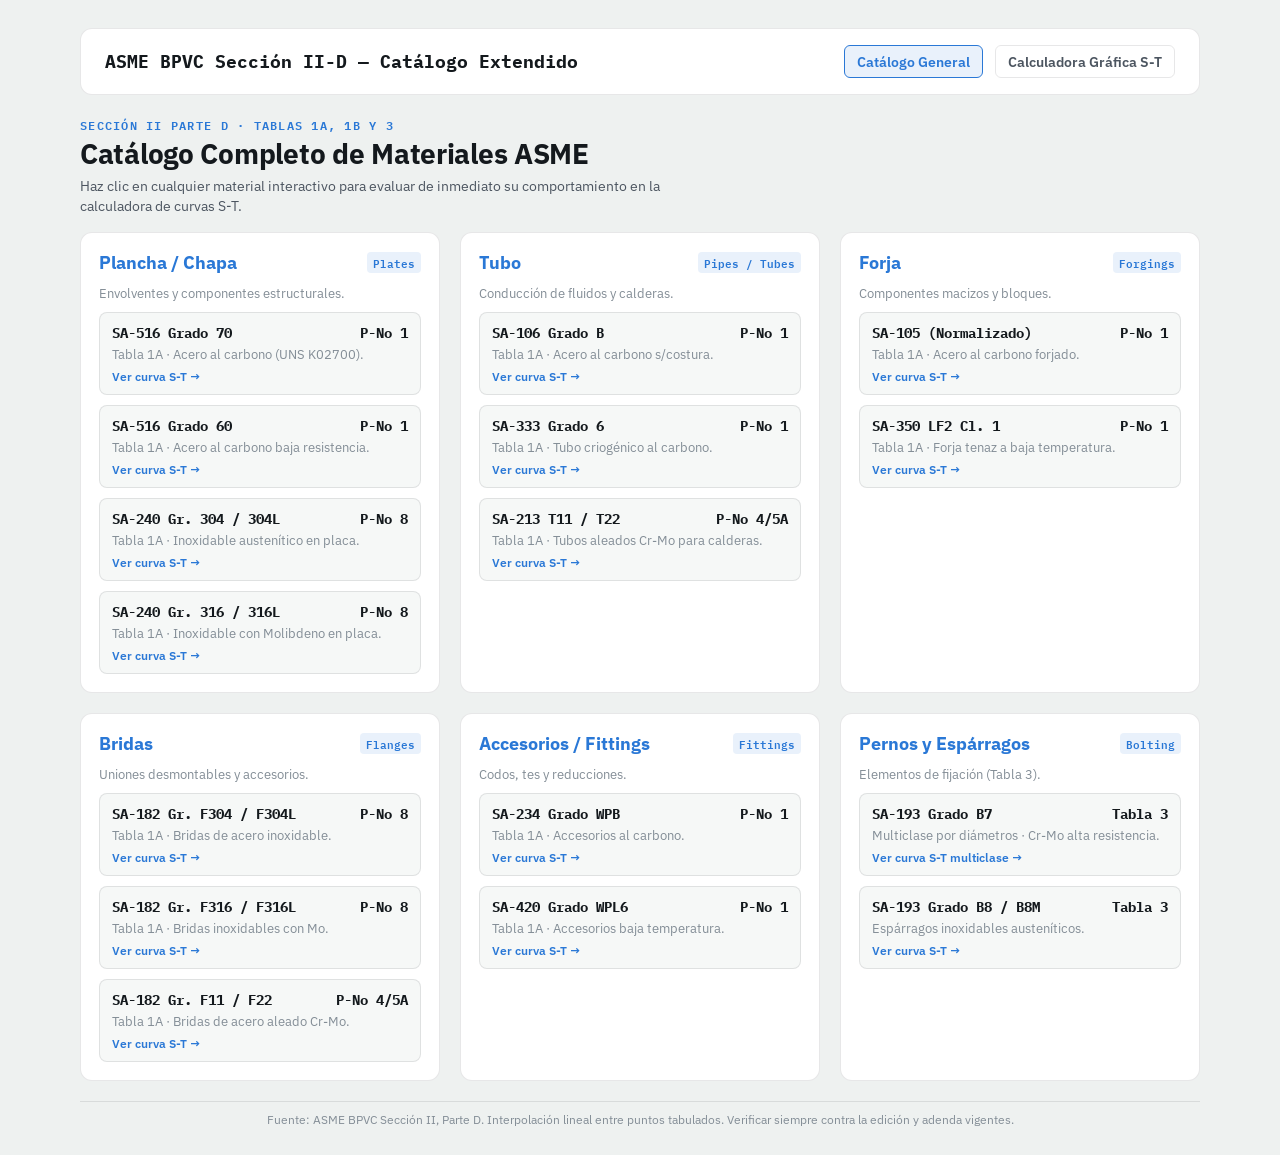
==== commit 6d4caa78: "Add files via upload" ====
--- a/index.html
+++ b/index.html
@@ -3,7 +3,7 @@
 <head>
 <meta charset="UTF-8">
 <meta name="viewport" content="width=device-width, initial-scale=1.0">
-<title>ASME BPVC Sección II-D — Catálogo y Calculadora de Puntos S-T</title>
+<title>ASME BPVC Sección II-D — Catálogo General Extendido y Calculadora S-T</title>
 <link rel="preconnect" href="https://fonts.googleapis.com">
 <link rel="preconnect" href="https://fonts.gstatic.com" crossorigin>
 <link rel="stylesheet" href="https://fonts.googleapis.com/css2?family=IBM+Plex+Sans:wght@400;500;600;700&family=IBM+Plex+Mono:wght@400;500;600&display=swap">
@@ -58,7 +58,7 @@
     margin:0;
   }
   .wrap{
-    max-width:1080px;
+    max-width:1160px;
     margin:0 auto;
     padding-inline:20px;
     display:flex;
@@ -129,7 +129,7 @@
 
   .grid-materiales {
     display: grid;
-    grid-template-columns: repeat(auto-fit, minmax(300px, 1fr));
+    grid-template-columns: repeat(auto-fit, minmax(320px, 1fr));
     gap: 1.25rem;
   }
   .cat-card {
@@ -205,6 +205,8 @@
     border:1px solid var(--border);
     border-radius:10px;
     padding:4px;
+    max-height: 140px;
+    overflow-y: auto;
   }
   .tab-btn{
     appearance:none;
@@ -212,13 +214,13 @@
     background:transparent;
     color:var(--ink-2);
     font-family:"IBM Plex Sans", sans-serif;
-    font-size:12.5px;
+    font-size:12px;
     font-weight:600;
-    padding:7px 10px;
+    padding:6px 10px;
     border-radius:7px;
     cursor:pointer;
     flex:1 1 auto;
-    min-width:110px;
+    min-width:130px;
     text-align: center;
   }
   .tab-btn:hover{ color:var(--ink); }
@@ -417,7 +419,7 @@
 
 <div class="wrap">
   <header>
-    <div class="brand">ASME BPVC Sección II-D</div>
+    <div class="brand">ASME BPVC Sección II-D — Catálogo Extendido</div>
     <nav>
       <button id="btn-catalog" class="active" onclick="switchView('catalog')">Catálogo General</button>
       <button id="btn-calc" onclick="switchView('calc')">Calculadora Gráfica S-T</button>
@@ -427,9 +429,9 @@
   <!-- VISTA 1: CATÁLOGO GENERAL POR CATEGORÍAS -->
   <div id="view-catalog" class="catalog-view">
     <div>
-      <div class="eyebrow">Sección II Parte D · Tablas 1A y 3</div>
-      <h1>Materiales para Recipientes a Presión y Tuberías</h1>
-      <div class="sub">Haz clic en cualquier material interactivo para abrir automáticamente su curva de tensión admisible (S-T) y evaluar puntos de diseño en unidades SI.</div>
+      <div class="eyebrow">Sección II Parte D · Tablas 1A, 1B y 3</div>
+      <h1>Catálogo Completo de Materiales ASME</h1>
+      <div class="sub">Haz clic en cualquier material interactivo para evaluar de inmediato su comportamiento en la calculadora de curvas S-T.</div>
     </div>
 
     <div class="grid-materiales">
@@ -437,16 +439,26 @@
       <!-- CHAPA -->
       <div class="cat-card">
         <h3>Plancha / Chapa <span class="badge">Plates</span></h3>
-        <div class="subcat-desc">Envolventes y tapas de equipos.</div>
+        <div class="subcat-desc">Envolventes y componentes estructurales.</div>
         
         <div class="material-item interactive" onclick="openMaterial('sa516')">
-          <div class="mat-title">SA-516 Grado 70 <span>P-No 1/2</span></div>
+          <div class="mat-title">SA-516 Grado 70 <span>P-No 1</span></div>
           <div class="mat-details">Tabla 1A · Acero al carbono (UNS K02700).</div>
           <div class="action-hint">Ver curva S-T →</div>
         </div>
         <div class="material-item interactive" onclick="openMaterial('sa516_60')">
-          <div class="mat-title">SA-516 Grado 60 <span>P-No 1/1</span></div>
-          <div class="mat-details">Tabla 1A · Acero al carbono menor resistencia (UNS K02100).</div>
+          <div class="mat-title">SA-516 Grado 60 <span>P-No 1</span></div>
+          <div class="mat-details">Tabla 1A · Acero al carbono baja resistencia.</div>
+          <div class="action-hint">Ver curva S-T →</div>
+        </div>
+        <div class="material-item interactive" onclick="openMaterial('sa240_304')">
+          <div class="mat-title">SA-240 Gr. 304 / 304L <span>P-No 8</span></div>
+          <div class="mat-details">Tabla 1A · Inoxidable austenítico en placa.</div>
+          <div class="action-hint">Ver curva S-T →</div>
+        </div>
+        <div class="material-item interactive" onclick="openMaterial('sa240_316')">
+          <div class="mat-title">SA-240 Gr. 316 / 316L <span>P-No 8</span></div>
+          <div class="mat-details">Tabla 1A · Inoxidable con Molibdeno en placa.</div>
           <div class="action-hint">Ver curva S-T →</div>
         </div>
       </div>
@@ -454,21 +466,21 @@
       <!-- TUBO -->
       <div class="cat-card">
         <h3>Tubo <span class="badge">Pipes / Tubes</span></h3>
-        <div class="subcat-desc">Líneas de proceso y conducción.</div>
+        <div class="subcat-desc">Conducción de fluidos y calderas.</div>
         
         <div class="material-item interactive" onclick="openMaterial('sa106b')">
-          <div class="mat-title">SA-106 Grado B <span>P-No 1/1</span></div>
-          <div class="mat-details">Tabla 1A · Acero al carbono s/costura alta temp.</div>
+          <div class="mat-title">SA-106 Grado B <span>P-No 1</span></div>
+          <div class="mat-details">Tabla 1A · Acero al carbono s/costura.</div>
           <div class="action-hint">Ver curva S-T →</div>
         </div>
         <div class="material-item interactive" onclick="openMaterial('sa333_6')">
           <div class="mat-title">SA-333 Grado 6 <span>P-No 1</span></div>
-          <div class="mat-details">Tabla 1A · Servicio criogénico / baja temperatura.</div>
+          <div class="mat-details">Tabla 1A · Tubo criogénico al carbono.</div>
           <div class="action-hint">Ver curva S-T →</div>
         </div>
         <div class="material-item interactive" onclick="openMaterial('sa213_t11')">
-          <div class="mat-title">SA-213 T11 / T22 <span>P-No 4 / 5A</span></div>
-          <div class="mat-details">Tabla 1A · Aleados Cr-Mo para calderas.</div>
+          <div class="mat-title">SA-213 T11 / T22 <span>P-No 4/5A</span></div>
+          <div class="mat-details">Tabla 1A · Tubos aleados Cr-Mo para calderas.</div>
           <div class="action-hint">Ver curva S-T →</div>
         </div>
       </div>
@@ -476,11 +488,11 @@
       <!-- FORJA -->
       <div class="cat-card">
         <h3>Forja <span class="badge">Forgings</span></h3>
-        <div class="subcat-desc">Bloques y componentes macizos.</div>
+        <div class="subcat-desc">Componentes macizos y bloques.</div>
         
         <div class="material-item interactive" onclick="openMaterial('sa105')">
-          <div class="mat-title">SA-105 (Normalizado) <span>P-No 1/2</span></div>
-          <div class="mat-details">Tabla 1A · Acero al carbono forjado (UNS K03504).</div>
+          <div class="mat-title">SA-105 (Normalizado) <span>P-No 1</span></div>
+          <div class="mat-details">Tabla 1A · Acero al carbono forjado.</div>
           <div class="action-hint">Ver curva S-T →</div>
         </div>
         <div class="material-item interactive" onclick="openMaterial('sa350_lf2')">
@@ -493,21 +505,21 @@
       <!-- BRIDAS -->
       <div class="cat-card">
         <h3>Bridas <span class="badge">Flanges</span></h3>
-        <div class="subcat-desc">Uniones desmontables.</div>
+        <div class="subcat-desc">Uniones desmontables y accesorios.</div>
         
         <div class="material-item interactive" onclick="openMaterial('sa182_f304')">
           <div class="mat-title">SA-182 Gr. F304 / F304L <span>P-No 8</span></div>
-          <div class="mat-details">Tabla 1A · Acero inoxidable austenítico.</div>
+          <div class="mat-details">Tabla 1A · Bridas de acero inoxidable.</div>
           <div class="action-hint">Ver curva S-T →</div>
         </div>
         <div class="material-item interactive" onclick="openMaterial('sa182_f316')">
           <div class="mat-title">SA-182 Gr. F316 / F316L <span>P-No 8</span></div>
-          <div class="mat-details">Tabla 1A · Inoxidable con Molibdeno.</div>
+          <div class="mat-details">Tabla 1A · Bridas inoxidables con Mo.</div>
           <div class="action-hint">Ver curva S-T →</div>
         </div>
         <div class="material-item interactive" onclick="openMaterial('sa182_f11')">
-          <div class="mat-title">SA-182 Gr. F11 / F22 <span>P-No 4 / 5A</span></div>
-          <div class="mat-details">Tabla 1A · Forjas aleadas Cr-Mo.</div>
+          <div class="mat-title">SA-182 Gr. F11 / F22 <span>P-No 4/5A</span></div>
+          <div class="mat-details">Tabla 1A · Bridas de acero aleado Cr-Mo.</div>
           <div class="action-hint">Ver curva S-T →</div>
         </div>
       </div>
@@ -519,7 +531,7 @@
         
         <div class="material-item interactive" onclick="openMaterial('sa234_wpb')">
           <div class="mat-title">SA-234 Grado WPB <span>P-No 1</span></div>
-          <div class="mat-details">Tabla 1A · Accesorios de acero al carbono.</div>
+          <div class="mat-details">Tabla 1A · Accesorios al carbono.</div>
           <div class="action-hint">Ver curva S-T →</div>
         </div>
         <div class="material-item interactive" onclick="openMaterial('sa420_wpl6')">
@@ -532,16 +544,16 @@
       <!-- PERNOS -->
       <div class="cat-card">
         <h3>Pernos y Espárragos <span class="badge">Bolting</span></h3>
-        <div class="subcat-desc">Elementos de fijación estructural.</div>
+        <div class="subcat-desc">Elementos de fijación (Tabla 3).</div>
         
         <div class="material-item interactive" onclick="openMaterial('sa193b7')">
           <div class="mat-title">SA-193 Grado B7 <span>Tabla 3</span></div>
-          <div class="mat-details">Líneas 31 / 30 / 27 · Acero aleado Cr-Mo (UNS G41400).</div>
+          <div class="mat-details">Multiclase por diámetros · Cr-Mo alta resistencia.</div>
           <div class="action-hint">Ver curva S-T multiclase →</div>
         </div>
         <div class="material-item interactive" onclick="openMaterial('sa193_b8')">
           <div class="mat-title">SA-193 Grado B8 / B8M <span>Tabla 3</span></div>
-          <div class="mat-details">Espárragos de acero inoxidable austenítico.</div>
+          <div class="mat-details">Espárragos inoxidables austeníticos.</div>
           <div class="action-hint">Ver curva S-T →</div>
         </div>
       </div>
@@ -562,7 +574,7 @@
   </div>
 
   <footer>
-    Fuente: ASME BPVC Sección II, Parte D (Edición 2015). Interpolación lineal entre puntos tabulados. Verificar siempre contra la edición y adenda vigentes.
+    Fuente: ASME BPVC Sección II, Parte D. Interpolación lineal entre puntos tabulados. Verificar siempre contra la edición y adenda vigentes.
   </footer>
 </div>
 
@@ -602,6 +614,7 @@
       return e;
     }
 
+    // BASE DE DATOS EXTENDIDA DE MATERIALES ASME SECCIÓN II-D
     var MATERIALS = [
       {
         id: 'sa516', kind: 'single',
@@ -626,6 +639,26 @@
         ]
       },
       {
+        id: 'sa240_304', kind: 'single',
+        title: 'SA-240 Gr. 304 / 304L', ref: 'Tabla 1A',
+        chips: ['Inoxidable austenítico', 'P-No 8'],
+        defaultP: 1.50, defaultT: 150,
+        data: [
+          {f:100,s:20.0},{f:200,s:20.0},{f:300,s:18.9},{f:400,s:17.5},
+          {f:500,s:16.4},{f:600,s:15.6},{f:700,s:15.0},{f:800,s:14.6}
+        ]
+      },
+      {
+        id: 'sa240_316', kind: 'single',
+        title: 'SA-240 Gr. 316 / 316L', ref: 'Tabla 1A',
+        chips: ['Inoxidable con Mo', 'P-No 8'],
+        defaultP: 1.50, defaultT: 150,
+        data: [
+          {f:100,s:20.0},{f:200,s:20.0},{f:300,s:19.4},{f:400,s:18.4},
+          {f:500,s:17.5},{f:600,s:16.8},{f:700,s:16.3},{f:800,s:15.9}
+        ]
+      },
+      {
         id: 'sa106b', kind: 'single',
         title: 'SA-106 Grado B', ref: 'Tabla 1A, línea 15',
         chips: ['Acero al carbono · Tubo s/costura', 'UNS K03006', 'P-No 1/1'],
@@ -639,7 +672,7 @@
       {
         id: 'sa333_6', kind: 'single',
         title: 'SA-333 Grado 6', ref: 'Tabla 1A',
-        chips: ['Acero al carbono · Tubo criogénico', 'P-No 1'],
+        chips: ['Tubo criogénico', 'P-No 1'],
         defaultP: 1.00, defaultT: 100,
         data: [
           {f:-20,s:15.0},{f:100,s:15.0},{f:200,s:15.0},{f:300,s:15.0},
@@ -649,7 +682,7 @@
       {
         id: 'sa213_t11', kind: 'single',
         title: 'SA-213 T11 / T22', ref: 'Tabla 1A',
-        chips: ['Acero aleado Cr-Mo · Tubo calderas', 'P-No 4 / 5A'],
+        chips: ['Aleados Cr-Mo · Calderas', 'P-No 4/5A'],
         defaultP: 2.50, defaultT: 350,
         data: [
           {f:100,s:17.5},{f:200,s:17.5},{f:300,s:17.5},{f:400,s:17.5},
@@ -660,7 +693,7 @@
       {
         id: 'sa105', kind: 'single',
         title: 'SA-105 (Normalizado)', ref: 'Tabla 1A, línea 23',
-        chips: ['Acero al carbono · Forjado', 'UNS K03504', 'P-No 1/2'],
+        chips: ['Acero al carbono forjado', 'UNS K03504', 'P-No 1/2'],
         defaultP: 1.00, defaultT: 120,
         data: [
           {f:100,s:17.1},{f:150,s:17.1},{f:200,s:17.1},{f:250,s:17.1},{f:300,s:17.1},
@@ -670,7 +703,7 @@
       {
         id: 'sa350_lf2', kind: 'single',
         title: 'SA-350 LF2 Cl. 1', ref: 'Tabla 1A',
-        chips: ['Acero al carbono forjado · Baja temp.', 'P-No 1'],
+        chips: ['Forja baja temperatura', 'P-No 1'],
         defaultP: 1.20, defaultT: 100,
         data: [
           {f:-20,s:17.5},{f:100,s:17.5},{f:200,s:17.5},{f:300,s:17.5},
@@ -680,7 +713,7 @@
       {
         id: 'sa182_f304', kind: 'single',
         title: 'SA-182 Gr. F304 / F304L', ref: 'Tabla 1A',
-        chips: ['Acero inoxidable austenítico', 'P-No 8'],
+        chips: ['Bridas inox austenítico', 'P-No 8'],
         defaultP: 1.50, defaultT: 150,
         data: [
           {f:100,s:20.0},{f:200,s:20.0},{f:300,s:18.9},{f:400,s:17.5},
@@ -690,7 +723,7 @@
       {
         id: 'sa182_f316', kind: 'single',
         title: 'SA-182 Gr. F316 / F316L', ref: 'Tabla 1A',
-        chips: ['Inoxidable con Mo', 'P-No 8'],
+        chips: ['Bridas inox con Mo', 'P-No 8'],
         defaultP: 1.50, defaultT: 150,
         data: [
           {f:100,s:20.0},{f:200,s:20.0},{f:300,s:19.4},{f:400,s:18.4},
@@ -710,7 +743,7 @@
       {
         id: 'sa234_wpb', kind: 'single',
         title: 'SA-234 Grado WPB', ref: 'Tabla 1A',
-        chips: ['Accesorios de acero al carbono', 'P-No 1'],
+        chips: ['Accesorios acero al carbono', 'P-No 1'],
         defaultP: 1.20, defaultT: 150,
         data: [
           {f:100,s:15.7},{f:200,s:15.7},{f:300,s:15.7},{f:400,s:15.7},
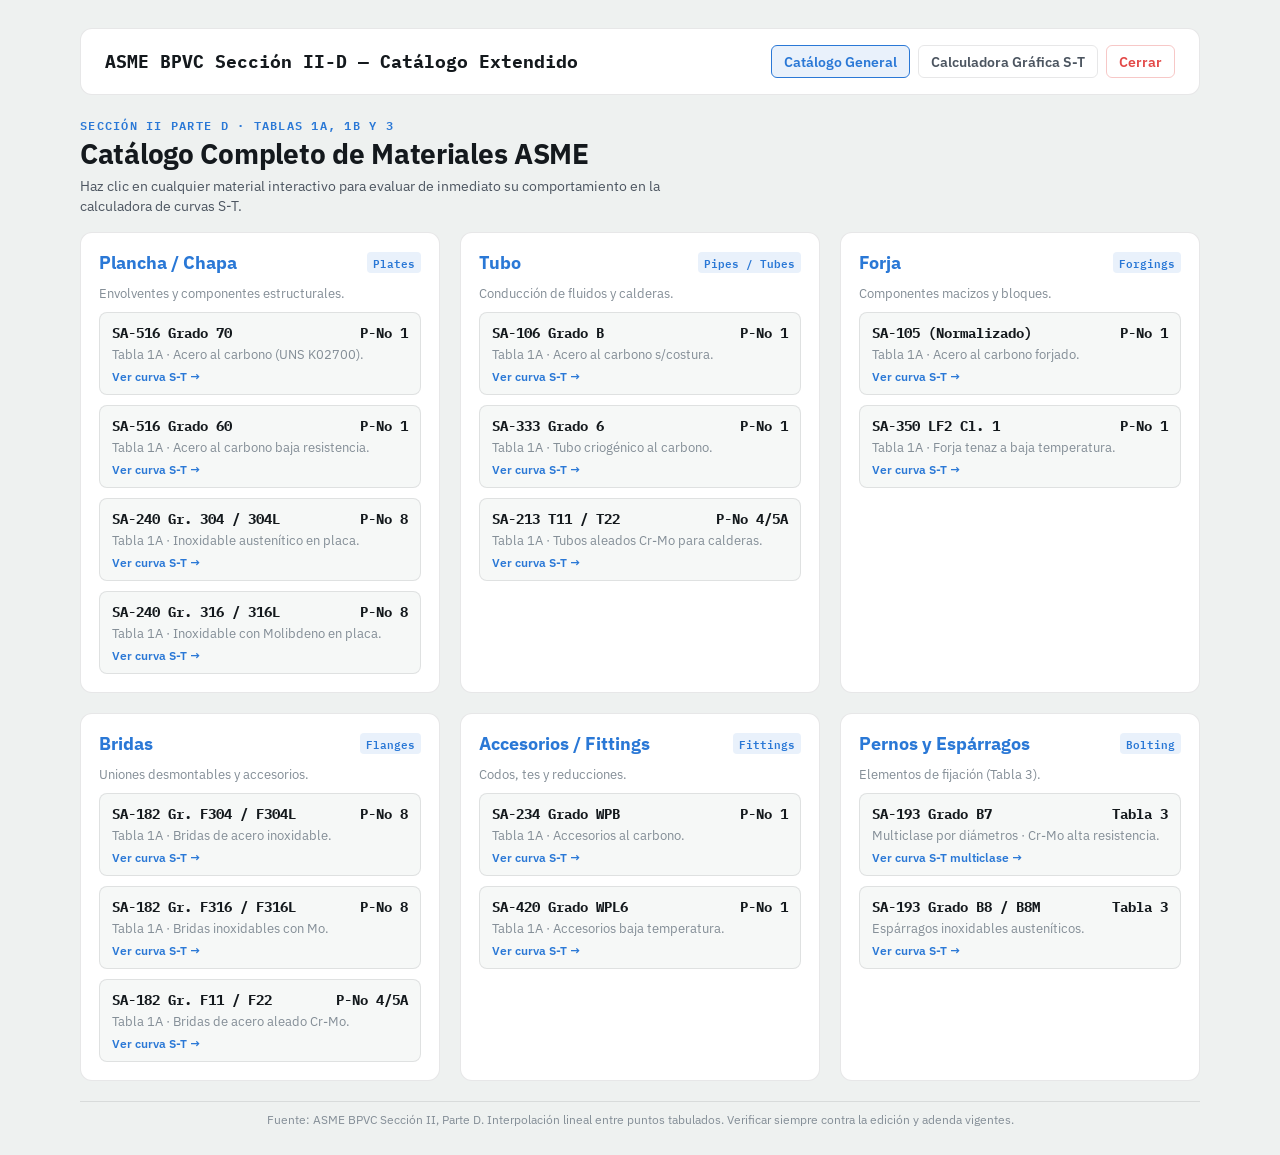
==== commit dbfe5c3f: "Add files via upload" ====
--- a/index.html
+++ b/index.html
@@ -81,6 +81,11 @@
     font-size: 1.1rem;
     font-family: "IBM Plex Mono", monospace;
   }
+  nav {
+    display: flex;
+    align-items: center;
+    gap: 8px;
+  }
   nav button {
     background: transparent;
     border: 1px solid var(--border);
@@ -91,12 +96,20 @@
     padding: 6px 12px;
     border-radius: 6px;
     cursor: pointer;
-    margin-left: 8px;
   }
   nav button:hover, nav button.active {
     background: var(--accent-wash);
     color: var(--accent);
     border-color: var(--accent);
+  }
+  nav button.btn-cerrar {
+    color: var(--point);
+    border-color: rgba(227, 73, 72, 0.3);
+  }
+  nav button.btn-cerrar:hover {
+    background: rgba(227, 73, 72, 0.12);
+    border-color: var(--point);
+    color: var(--point);
   }
 
   .eyebrow{
@@ -423,6 +436,7 @@
     <nav>
       <button id="btn-catalog" class="active" onclick="switchView('catalog')">Catálogo General</button>
       <button id="btn-calc" onclick="switchView('calc')">Calculadora Gráfica S-T</button>
+      <button class="btn-cerrar" onclick="window.close()">Cerrar</button>
     </nav>
   </header>
 
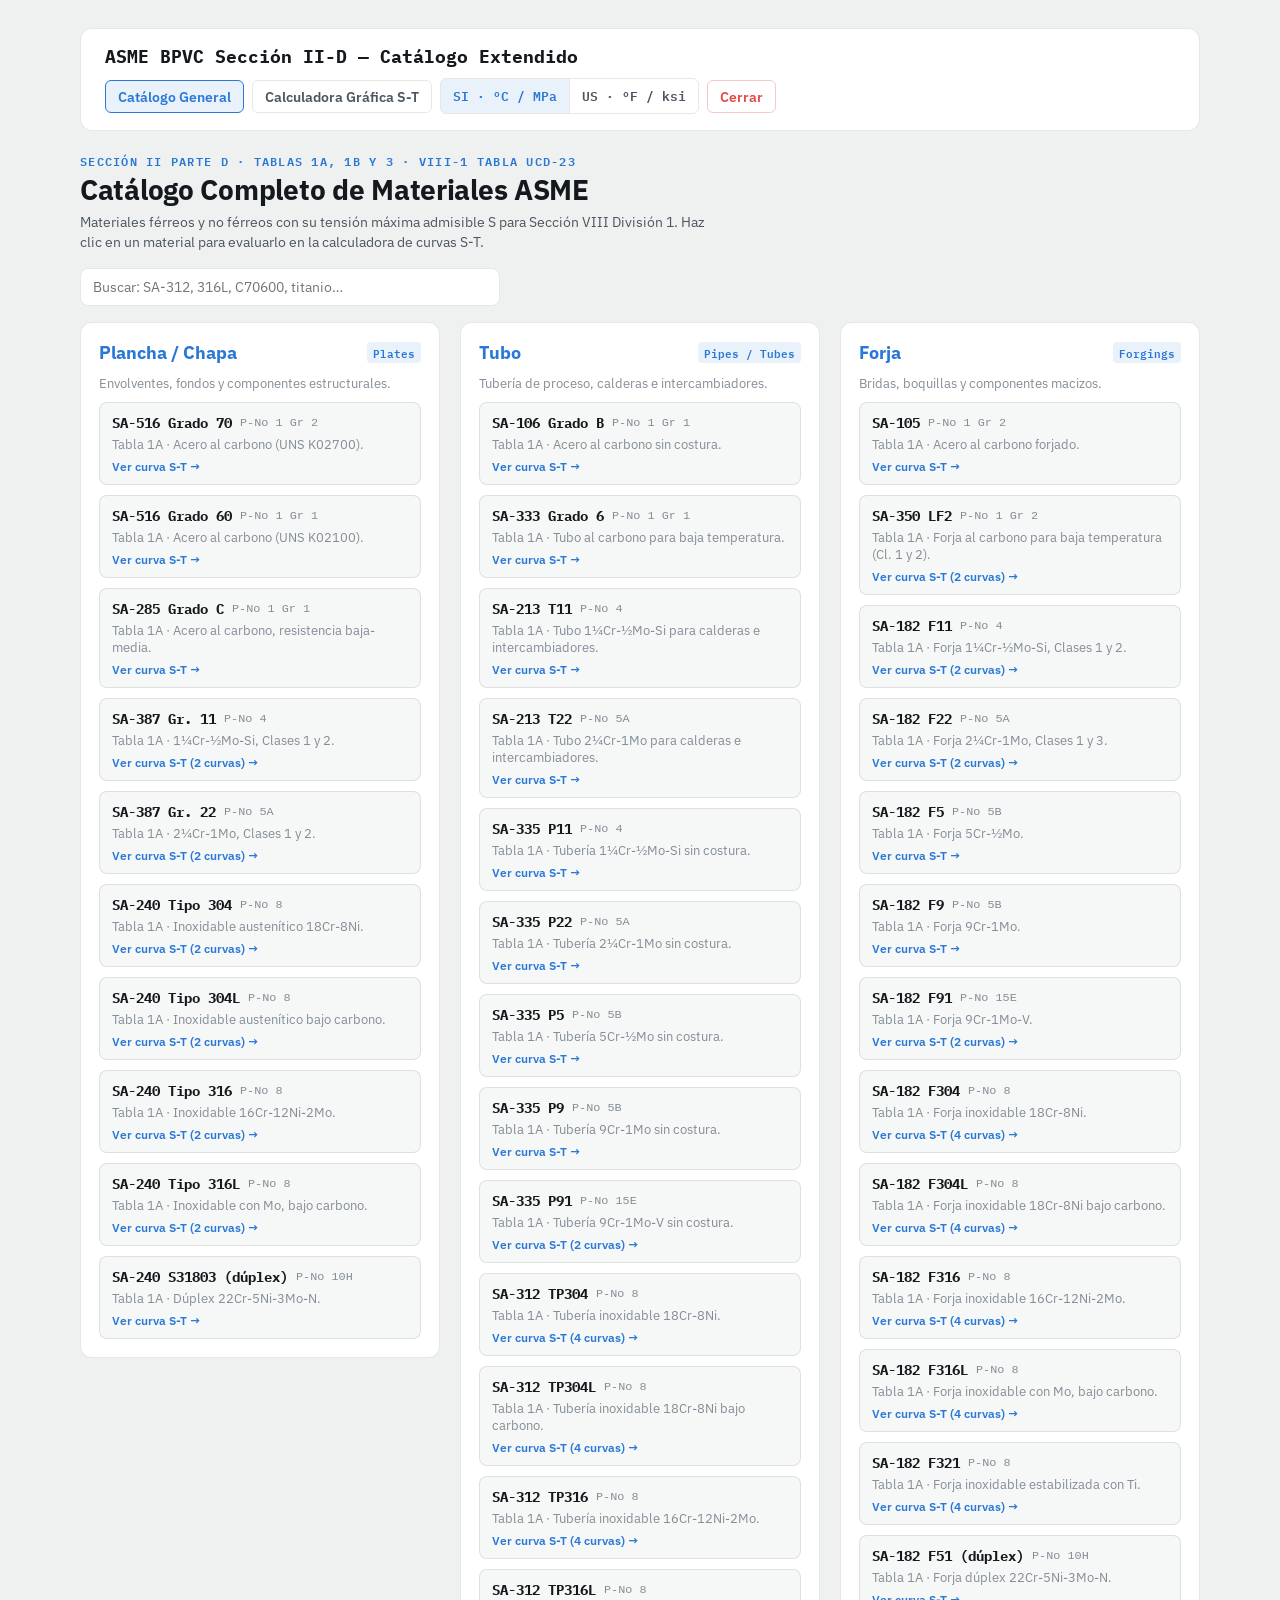
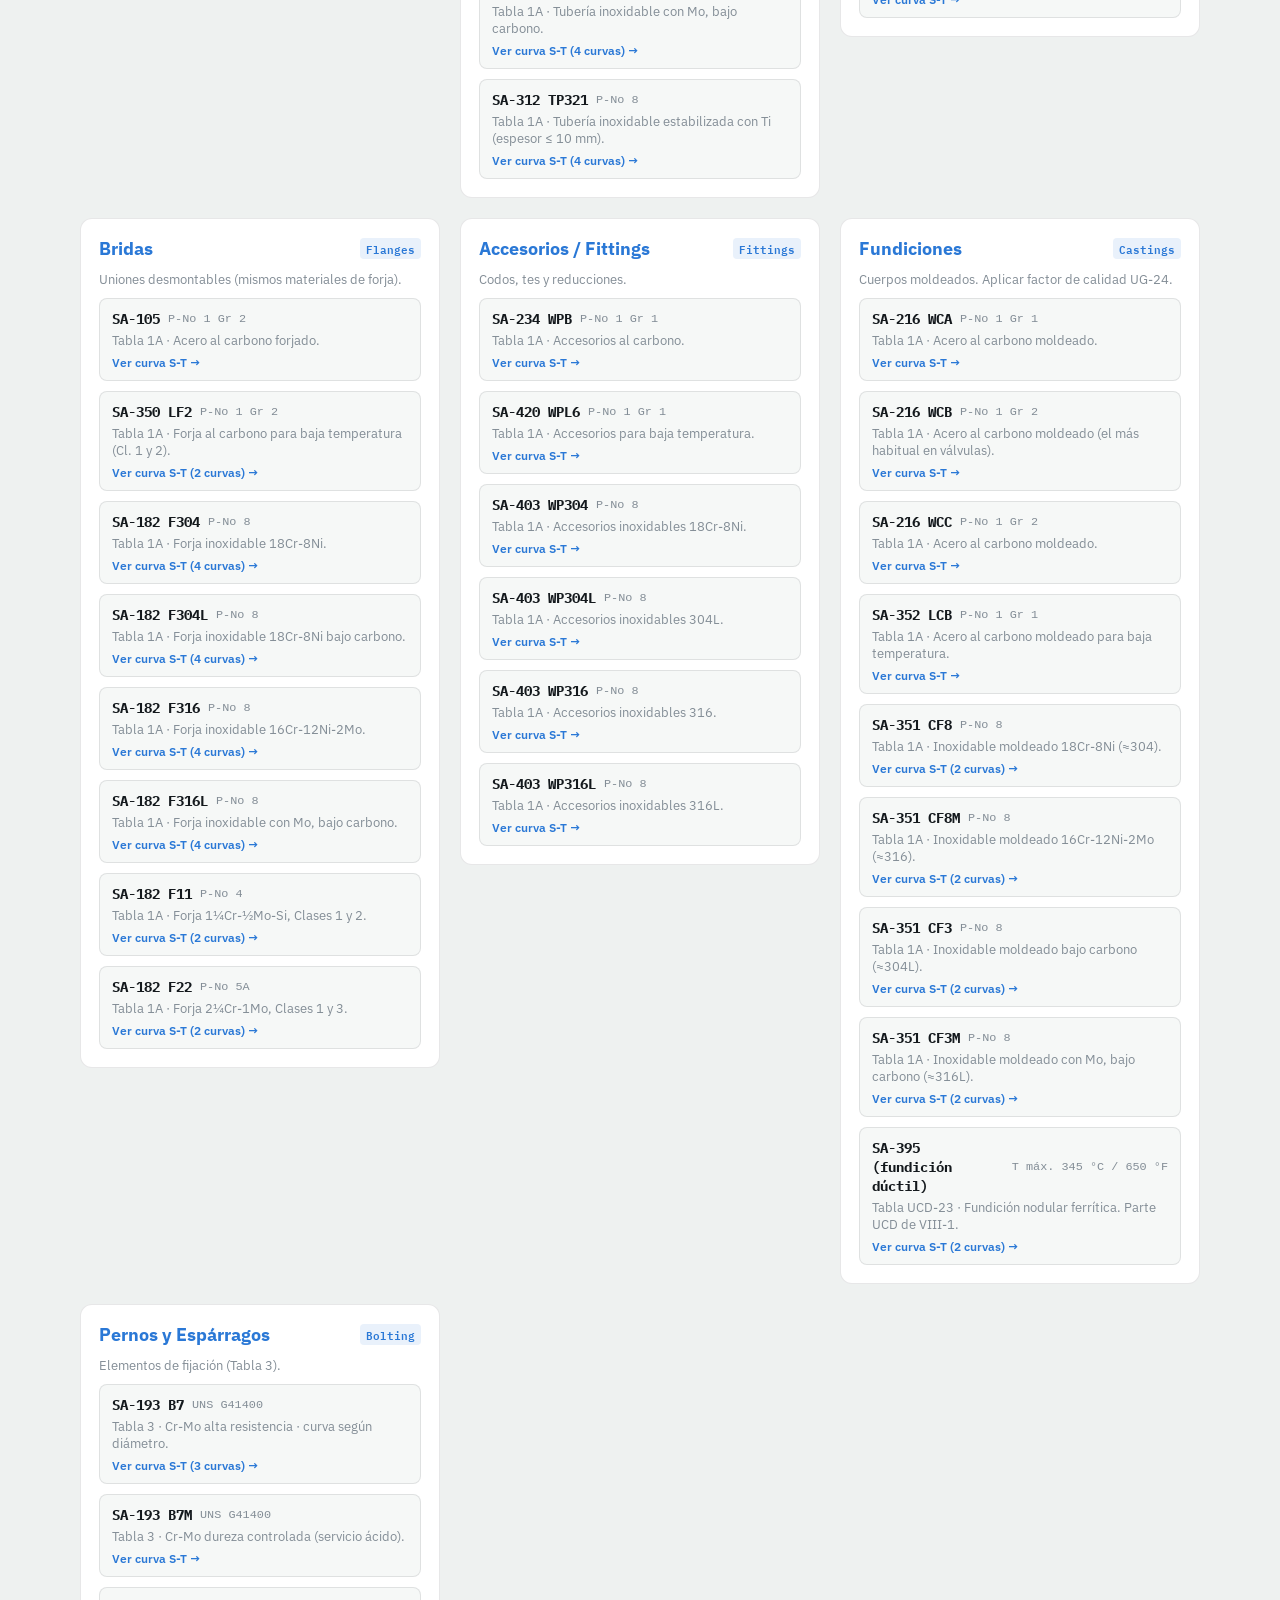
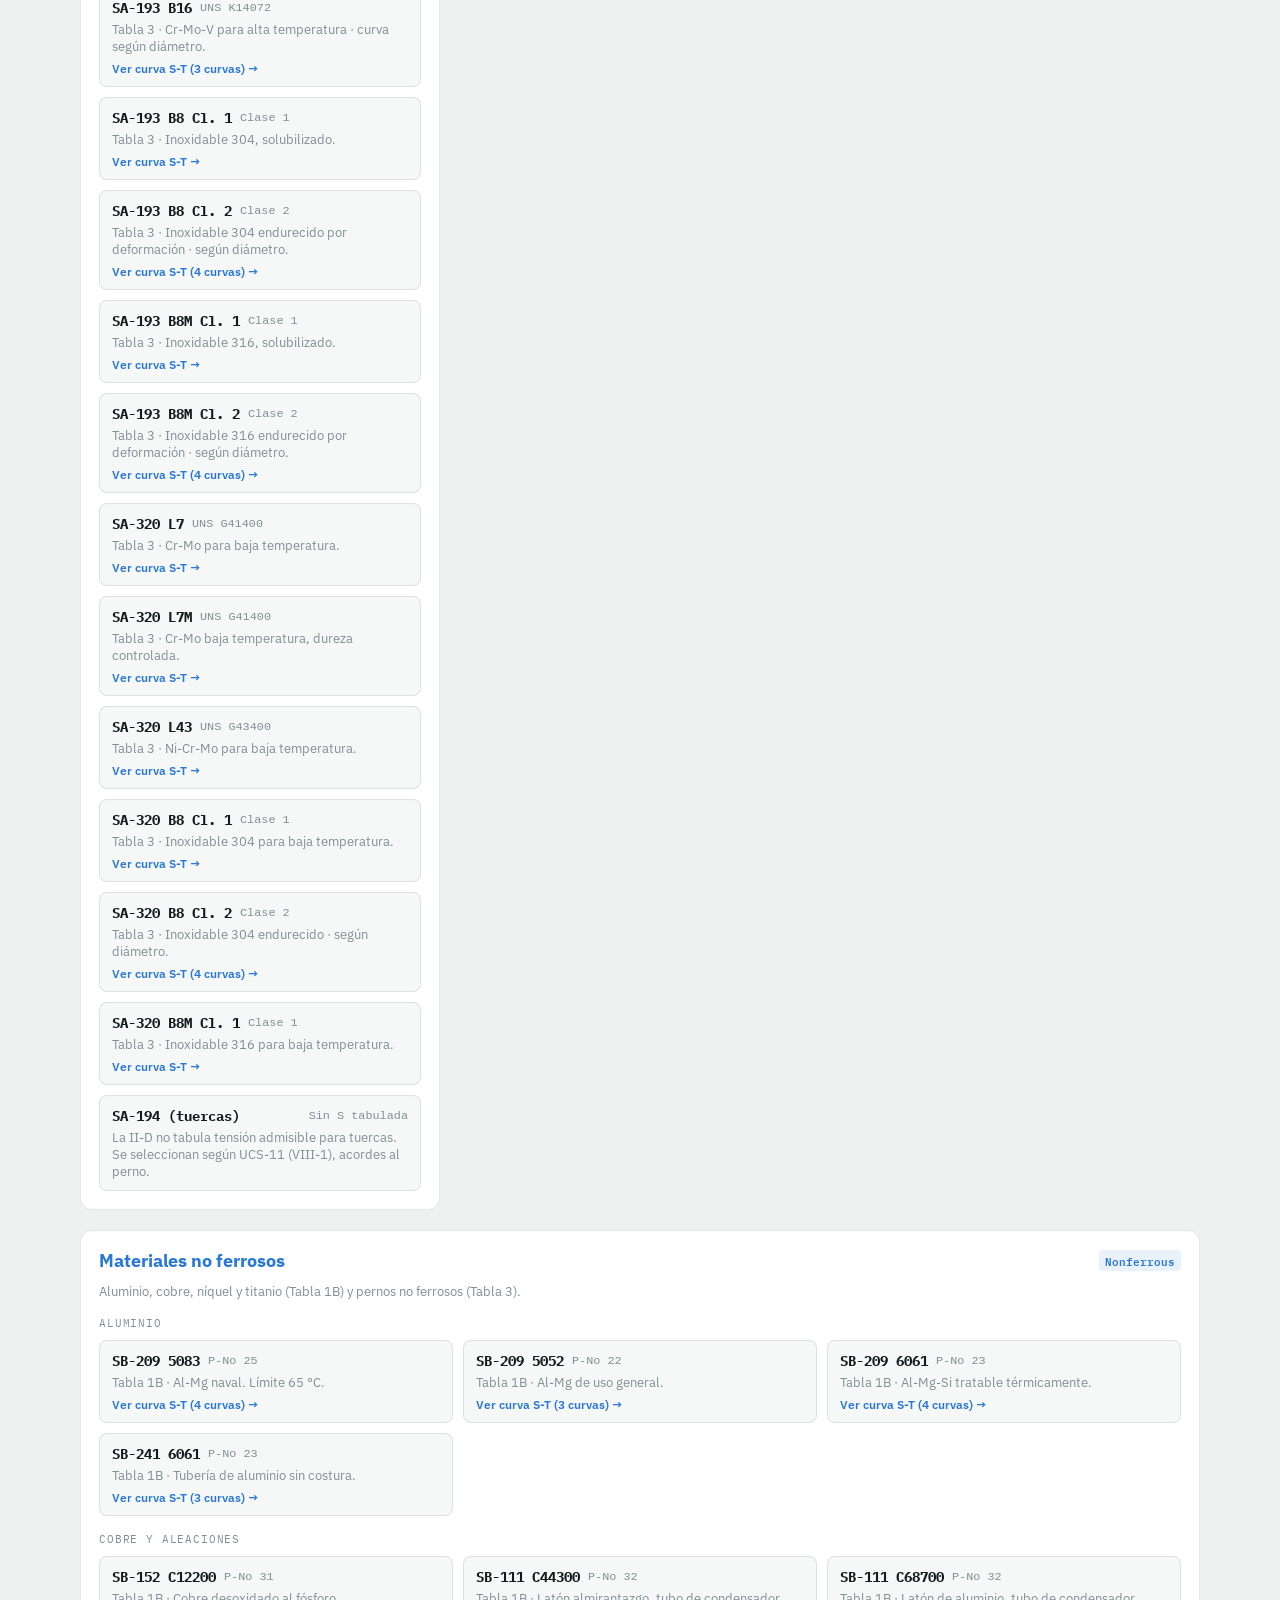
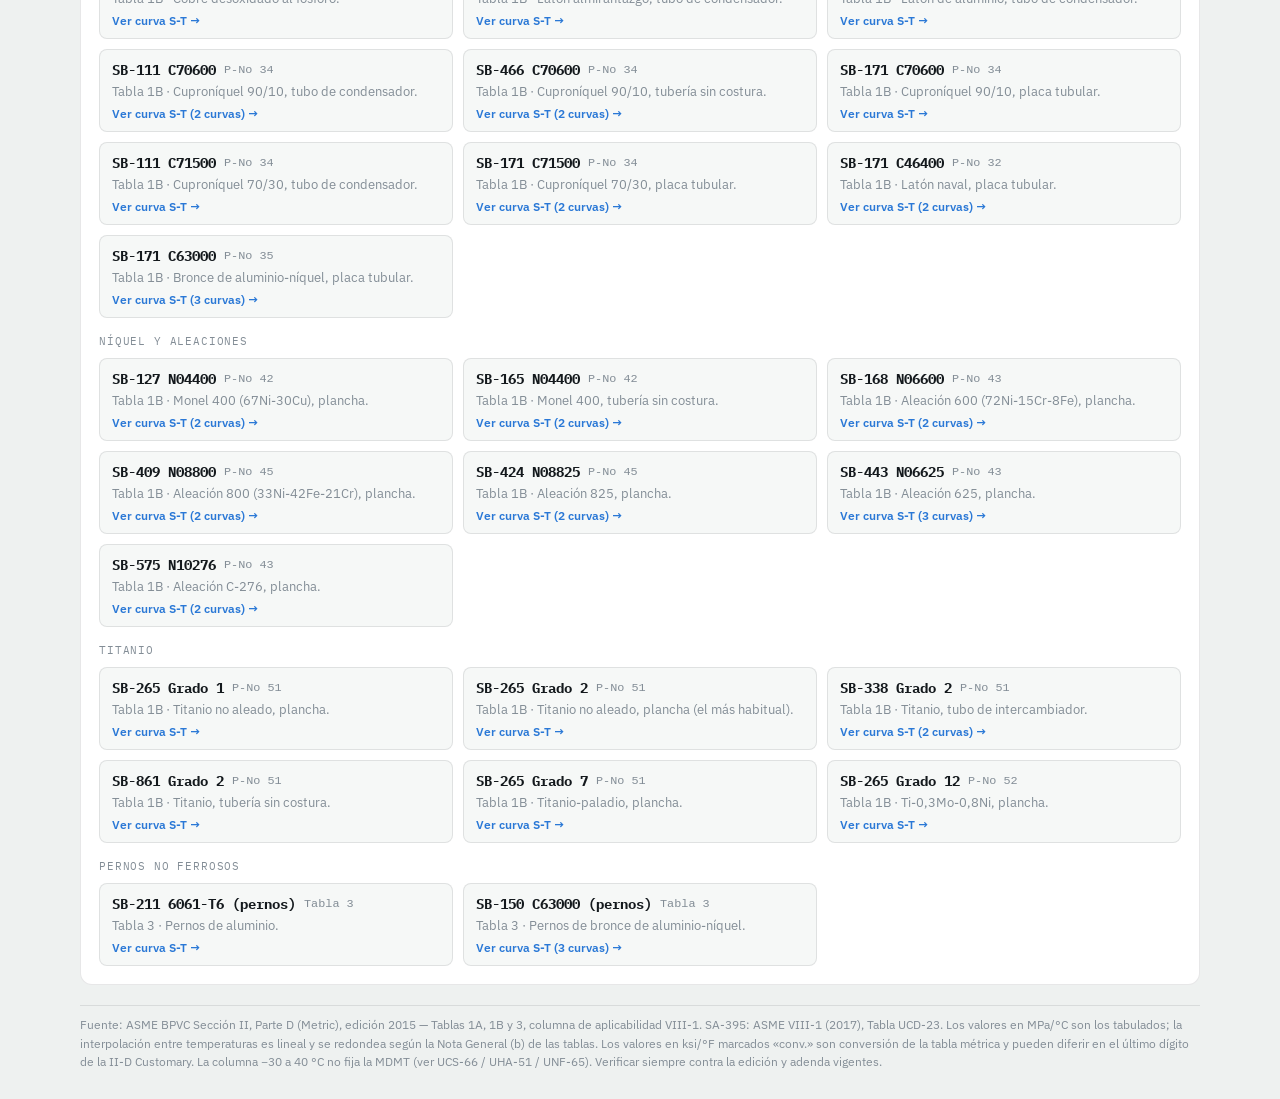
==== commit c3133e29: "Add files via upload" ====
--- a/index.html
+++ b/index.html
@@ -23,6 +23,7 @@
     --grid:        #e3e7e5;
     --curve2:      #eb6834;
     --curve3:      #1baf7a;
+    --curve4:      #8a5cd6;
     --point:       #e34948;
     --warn:        #b5590b;
     --warn-bg:     #fbeee1;
@@ -43,6 +44,7 @@
       --grid:        #262c31;
       --curve2:      #d95926;
       --curve3:      #199e70;
+      --curve4:      #a07be0;
       --point:       #e66767;
       --warn:        #f0a959;
       --warn-bg:     rgba(240,169,89,0.12);
@@ -71,6 +73,8 @@
     display: flex;
     align-items: center;
     justify-content: space-between;
+    flex-wrap: wrap;
+    gap: 10px 16px;
     background: var(--card);
     border: 1px solid var(--border);
     border-radius: 12px;
@@ -84,6 +88,7 @@
   nav {
     display: flex;
     align-items: center;
+    flex-wrap: wrap;
     gap: 8px;
   }
   nav button {
@@ -111,6 +116,19 @@
     border-color: var(--point);
     color: var(--point);
   }
+  .units {
+    display: inline-flex;
+    border: 1px solid var(--border);
+    border-radius: 6px;
+    overflow: hidden;
+  }
+  .units button {
+    border: none;
+    border-radius: 0;
+    font-family: "IBM Plex Mono", monospace;
+    font-size: 0.8rem;
+  }
+  .units button + button { border-left: 1px solid var(--border); }
 
   .eyebrow{
     font-family:"IBM Plex Mono", monospace;
@@ -131,19 +149,30 @@
     color:var(--ink-2);
     font-size:13.5px;
     line-height:1.5;
-    max-width:75ch;
-  }
-
-  /* Vistas */
-  .catalog-view { display: flex; flex-direction: column; gap: 16px; }
-  .calc-view { display: flex; flex-direction: column; gap: 16px; }
-  .calc-view[hidden] { display: none; }
-  .catalog-view[hidden] { display: none; }
+    max-width:80ch;
+  }
+
+  .catalog-view, .calc-view { display: flex; flex-direction: column; gap: 16px; }
+  .calc-view[hidden], .catalog-view[hidden] { display: none; }
+
+  .search {
+    width: 100%;
+    max-width: 420px;
+    font-family: "IBM Plex Sans", sans-serif;
+    font-size: 14px;
+    color: var(--ink);
+    background: var(--card);
+    border: 1px solid var(--border);
+    border-radius: 8px;
+    padding: 9px 12px;
+  }
+  .search:focus, select:focus, input:focus { outline: 2px solid var(--accent); outline-offset: 1px; }
 
   .grid-materiales {
     display: grid;
     grid-template-columns: repeat(auto-fit, minmax(320px, 1fr));
     gap: 1.25rem;
+    align-items: start;
   }
   .cat-card {
     background: var(--card);
@@ -154,6 +183,13 @@
     flex-direction: column;
     gap: 10px;
   }
+  .cat-card.wide { grid-column: 1 / -1; }
+  .cat-card.wide .items {
+    display: grid;
+    grid-template-columns: repeat(auto-fill, minmax(280px, 1fr));
+    gap: 10px;
+  }
+  .cat-card .items { display: flex; flex-direction: column; gap: 10px; }
   .cat-card h3 {
     margin: 0;
     font-size: 1.1rem;
@@ -161,10 +197,17 @@
     display: flex;
     justify-content: space-between;
     align-items: center;
-  }
-  .cat-card .subcat-desc {
-    font-size: 0.84rem;
+    gap: 8px;
+  }
+  .cat-card .subcat-desc { font-size: 0.84rem; color: var(--ink-mute); }
+  .subhead {
+    font-family: "IBM Plex Mono", monospace;
+    font-size: 10.5px;
+    letter-spacing: .08em;
+    text-transform: uppercase;
     color: var(--ink-mute);
+    margin-top: 6px;
+    grid-column: 1 / -1;
   }
   .material-item {
     background: var(--card-2);
@@ -175,13 +218,14 @@
     flex-direction: column;
     gap: 4px;
     transition: border-color 0.15s;
-  }
-  .material-item.interactive {
-    cursor: pointer;
-  }
-  .material-item.interactive:hover {
-    border-color: var(--accent);
-  }
+    text-align: left;
+    font: inherit;
+    color: inherit;
+    width: 100%;
+  }
+  .material-item.interactive { cursor: pointer; }
+  .material-item.interactive:hover, .material-item.interactive:focus-visible { border-color: var(--accent); }
+  .material-item[hidden] { display: none; }
   .mat-title {
     font-weight: 700;
     font-size: 0.9rem;
@@ -189,17 +233,11 @@
     display: flex;
     justify-content: space-between;
     align-items: center;
-  }
-  .mat-details {
-    font-size: 0.81rem;
-    color: var(--ink-mute);
-  }
-  .action-hint {
-    font-size: 0.75rem;
-    color: var(--accent);
-    font-weight: 600;
-    margin-top: 2px;
-  }
+    gap: 8px;
+  }
+  .mat-title span { font-weight: 500; font-size: 0.74rem; color: var(--ink-mute); white-space: nowrap; }
+  .mat-details { font-size: 0.81rem; color: var(--ink-mute); }
+  .action-hint { font-size: 0.75rem; color: var(--accent); font-weight: 600; margin-top: 2px; }
   .badge {
     font-size: 0.7rem;
     padding: 1px 6px;
@@ -208,39 +246,30 @@
     color: var(--accent);
     font-family: "IBM Plex Mono", monospace;
     font-weight: 600;
-  }
-
-  .tabbar{
-    display:flex;
-    flex-wrap:wrap;
-    gap:4px;
-    background:var(--card-2);
-    border:1px solid var(--border);
-    border-radius:10px;
-    padding:4px;
-    max-height: 140px;
-    overflow-y: auto;
-  }
-  .tab-btn{
-    appearance:none;
-    border:none;
-    background:transparent;
-    color:var(--ink-2);
-    font-family:"IBM Plex Sans", sans-serif;
-    font-size:12px;
-    font-weight:600;
-    padding:6px 10px;
-    border-radius:7px;
-    cursor:pointer;
-    flex:1 1 auto;
-    min-width:130px;
-    text-align: center;
-  }
-  .tab-btn:hover{ color:var(--ink); }
-  .tab-btn.active{
-    background:var(--card);
-    color:var(--accent);
-    box-shadow:0 1px 2px var(--border);
+    white-space: nowrap;
+  }
+  .empty { font-size: 0.85rem; color: var(--ink-mute); }
+
+  .pickers {
+    display: flex;
+    flex-wrap: wrap;
+    gap: 10px;
+    background: var(--card-2);
+    border: 1px solid var(--border);
+    border-radius: 10px;
+    padding: 10px;
+  }
+  .pickers .field { flex: 1 1 220px; }
+  select {
+    width: 100%;
+    font-family: "IBM Plex Sans", sans-serif;
+    font-size: 13.5px;
+    font-weight: 600;
+    color: var(--ink);
+    background: var(--card);
+    border: 1px solid var(--border);
+    border-radius: 6px;
+    padding: 7px 8px;
   }
 
   .card{
@@ -252,8 +281,6 @@
     flex-direction:column;
     gap:14px;
   }
-  .card[hidden]{ display:none; }
-
   .card-top-row {
     display: flex;
     justify-content: space-between;
@@ -272,10 +299,7 @@
     cursor: pointer;
     flex-shrink: 0;
   }
-  .back-btn:hover {
-    background: var(--accent-wash);
-    border-color: var(--accent);
-  }
+  .back-btn:hover { background: var(--accent-wash); border-color: var(--accent); }
 
   .card-eyebrow{
     font-family:"IBM Plex Mono", monospace;
@@ -284,10 +308,7 @@
     text-transform:uppercase;
     color:var(--ink-mute);
   }
-  .card-title{
-    font-size:20px;
-    font-weight:700;
-  }
+  .card-title{ font-size:20px; font-weight:700; }
   .idline{
     display:flex;
     flex-wrap:wrap;
@@ -304,23 +325,9 @@
     padding:2px 7px;
   }
 
-  .body-row{
-    display:flex;
-    gap:20px;
-    flex-wrap:wrap;
-    align-items:flex-start;
-  }
-  .side{
-    flex:1 1 260px;
-    min-width:240px;
-    display:flex;
-    flex-direction:column;
-    gap:12px;
-  }
-  .chart-col{
-    flex:2 1 400px;
-    min-width:280px;
-  }
+  .body-row{ display:flex; gap:20px; flex-wrap:wrap; align-items:flex-start; }
+  .side{ flex:1 1 280px; min-width:240px; display:flex; flex-direction:column; gap:12px; }
+  .chart-col{ flex:2 1 400px; min-width:280px; }
 
   .inputs{
     display:flex;
@@ -332,11 +339,7 @@
     padding:12px;
   }
   .field{ display:flex; flex-direction:column; gap:4px; }
-  .field label{
-    font-size:10.5px;
-    color:var(--ink-mute);
-    font-family:"IBM Plex Mono", monospace;
-  }
+  .field label{ font-size:10.5px; color:var(--ink-mute); font-family:"IBM Plex Mono", monospace; }
   .field .in-row{ display:flex; align-items:center; gap:6px; }
   .field input[type=number]{
     width:100%;
@@ -349,7 +352,7 @@
     border-radius:6px;
     padding:6px 8px;
   }
-  .field .unit{ font-size:11.5px; color:var(--ink-mute); flex-shrink:0; }
+  .field .unit{ font-size:11.5px; color:var(--ink-mute); flex-shrink:0; min-width:28px; }
   .input-hint{ font-size:10px; color:var(--ink-mute); line-height:1.3; }
 
   .result{
@@ -361,29 +364,28 @@
     padding:10px 12px;
   }
   .result .r-label{ font-size:11px; color:var(--ink-2); font-family:"IBM Plex Mono", monospace; }
-  .result .r-value{
-    font-family:"IBM Plex Mono", monospace;
-    font-weight:700;
-    font-size:22px;
-    color:var(--point);
-  }
+  .result .r-value{ font-family:"IBM Plex Mono", monospace; font-weight:700; font-size:22px; color:var(--point); }
   .result .r-value small{ font-size:11px; font-weight:500; color:var(--ink-2); }
+  .r-alt{ font-family:"IBM Plex Mono", monospace; font-size:11px; color:var(--ink-mute); text-align:right; margin-top:-6px; }
 
   svg{ display:block; width:100%; height:auto; overflow:visible; }
   .axis-label{ fill:var(--ink-mute); font-size:10.5px; font-family:"IBM Plex Mono", monospace; }
   .tick-label{ fill:var(--ink-mute); font-size:10px; font-family:"IBM Plex Mono", monospace; }
   .gridline{ stroke:var(--grid); stroke-width:1; shape-rendering:crispEdges; }
   .baseline{ stroke:var(--hairline); stroke-width:1; }
+  .creep-line{ stroke:var(--ink-mute); stroke-width:1; stroke-dasharray:1 4; }
+  .creep-label{ fill:var(--ink-mute); font-size:9.5px; font-family:"IBM Plex Mono", monospace; }
 
   .curve-line{ fill:none; stroke-linejoin:round; stroke-linecap:round; }
-  .c-s , .c-s1{ stroke:var(--accent); }
+  .c-s1{ stroke:var(--accent); }
   .c-s2{ stroke:var(--curve2); }
   .c-s3{ stroke:var(--curve3); }
+  .c-s4{ stroke:var(--curve4); }
 
   .hover-capture{ fill:transparent; }
   .hover-line{ stroke:var(--ink-mute); stroke-width:1; opacity:0; }
   .hover-dot{ fill:var(--card); stroke-width:2.25; opacity:0; }
-  .hover-box{ opacity:0; }
+  .hover-box{ opacity:0; pointer-events:none; }
   .hover-box rect{ fill:var(--ink); }
   .hover-box text{ fill:var(--card); font-family:"IBM Plex Mono", monospace; }
   .hover-box .hb-t{ font-size:10.5px; font-weight:600; }
@@ -394,18 +396,19 @@
 
   .legend{
     display:flex;
-    flex-wrap:wrap;
-    gap:10px;
+    flex-direction:column;
+    gap:5px;
     font-family:"IBM Plex Mono", monospace;
     font-size:10.5px;
     color:var(--ink-2);
   }
-  .legend .lg{ display:flex; align-items:center; gap:4px; }
-  .legend .sw{ width:12px; height:3px; border-radius:2px; display:inline-block; }
+  .legend .lg{ display:flex; align-items:center; gap:6px; cursor:pointer; background:none; border:none; padding:0; font:inherit; color:inherit; text-align:left; }
+  .legend .lg.on{ color:var(--ink); font-weight:600; }
+  .legend .sw{ width:12px; height:3px; border-radius:2px; display:inline-block; flex-shrink:0; }
   .legend .sw.s1{ background:var(--accent); }
   .legend .sw.s2{ background:var(--curve2); }
   .legend .sw.s3{ background:var(--curve3); }
-  .legend .sw.dot{ width:7px; height:7px; border-radius:50%; background:var(--point); }
+  .legend .sw.s4{ background:var(--curve4); }
 
   .status{
     font-size:11.5px;
@@ -415,14 +418,23 @@
     background:var(--card-2);
     color:var(--ink-2);
     border:1px solid var(--border);
-    line-height:1.4;
+    line-height:1.45;
   }
   .status.warn{ background:var(--warn-bg); color:var(--warn); border-color:transparent; }
+  .notes{
+    font-size:11.5px;
+    color:var(--ink-2);
+    line-height:1.5;
+    border-top:1px solid var(--hairline);
+    padding-top:10px;
+  }
+  .notes b{ font-family:"IBM Plex Mono", monospace; font-weight:600; color:var(--ink); }
+  .notes ul{ margin:4px 0 0; padding-left:18px; }
 
   footer{
     font-size:11.5px;
     color:var(--ink-mute);
-    text-align:center;
+    line-height:1.6;
     padding-top:10px;
     border-top:1px solid var(--border);
   }
@@ -436,674 +448,499 @@
     <nav>
       <button id="btn-catalog" class="active" onclick="switchView('catalog')">Catálogo General</button>
       <button id="btn-calc" onclick="switchView('calc')">Calculadora Gráfica S-T</button>
+      <span class="units" role="group" aria-label="Sistema de unidades">
+        <button id="u-si" class="active" onclick="setUnits('si')">SI · °C / MPa</button>
+        <button id="u-us" onclick="setUnits('us')">US · °F / ksi</button>
+      </span>
       <button class="btn-cerrar" onclick="window.close()">Cerrar</button>
     </nav>
   </header>
 
-  <!-- VISTA 1: CATÁLOGO GENERAL POR CATEGORÍAS -->
+  <!-- VISTA 1: CATÁLOGO -->
   <div id="view-catalog" class="catalog-view">
     <div>
-      <div class="eyebrow">Sección II Parte D · Tablas 1A, 1B y 3</div>
+      <div class="eyebrow">Sección II Parte D · Tablas 1A, 1B y 3 · VIII-1 Tabla UCD-23</div>
       <h1>Catálogo Completo de Materiales ASME</h1>
-      <div class="sub">Haz clic en cualquier material interactivo para evaluar de inmediato su comportamiento en la calculadora de curvas S-T.</div>
+      <div class="sub">Materiales férreos y no férreos con su tensión máxima admisible S para Sección VIII División 1. Haz clic en un material para evaluarlo en la calculadora de curvas S-T.</div>
     </div>
-
-    <div class="grid-materiales">
-      
-      <!-- CHAPA -->
-      <div class="cat-card">
-        <h3>Plancha / Chapa <span class="badge">Plates</span></h3>
-        <div class="subcat-desc">Envolventes y componentes estructurales.</div>
-        
-        <div class="material-item interactive" onclick="openMaterial('sa516')">
-          <div class="mat-title">SA-516 Grado 70 <span>P-No 1</span></div>
-          <div class="mat-details">Tabla 1A · Acero al carbono (UNS K02700).</div>
-          <div class="action-hint">Ver curva S-T →</div>
-        </div>
-        <div class="material-item interactive" onclick="openMaterial('sa516_60')">
-          <div class="mat-title">SA-516 Grado 60 <span>P-No 1</span></div>
-          <div class="mat-details">Tabla 1A · Acero al carbono baja resistencia.</div>
-          <div class="action-hint">Ver curva S-T →</div>
-        </div>
-        <div class="material-item interactive" onclick="openMaterial('sa240_304')">
-          <div class="mat-title">SA-240 Gr. 304 / 304L <span>P-No 8</span></div>
-          <div class="mat-details">Tabla 1A · Inoxidable austenítico en placa.</div>
-          <div class="action-hint">Ver curva S-T →</div>
-        </div>
-        <div class="material-item interactive" onclick="openMaterial('sa240_316')">
-          <div class="mat-title">SA-240 Gr. 316 / 316L <span>P-No 8</span></div>
-          <div class="mat-details">Tabla 1A · Inoxidable con Molibdeno en placa.</div>
-          <div class="action-hint">Ver curva S-T →</div>
-        </div>
-      </div>
-
-      <!-- TUBO -->
-      <div class="cat-card">
-        <h3>Tubo <span class="badge">Pipes / Tubes</span></h3>
-        <div class="subcat-desc">Conducción de fluidos y calderas.</div>
-        
-        <div class="material-item interactive" onclick="openMaterial('sa106b')">
-          <div class="mat-title">SA-106 Grado B <span>P-No 1</span></div>
-          <div class="mat-details">Tabla 1A · Acero al carbono s/costura.</div>
-          <div class="action-hint">Ver curva S-T →</div>
-        </div>
-        <div class="material-item interactive" onclick="openMaterial('sa333_6')">
-          <div class="mat-title">SA-333 Grado 6 <span>P-No 1</span></div>
-          <div class="mat-details">Tabla 1A · Tubo criogénico al carbono.</div>
-          <div class="action-hint">Ver curva S-T →</div>
-        </div>
-        <div class="material-item interactive" onclick="openMaterial('sa213_t11')">
-          <div class="mat-title">SA-213 T11 / T22 <span>P-No 4/5A</span></div>
-          <div class="mat-details">Tabla 1A · Tubos aleados Cr-Mo para calderas.</div>
-          <div class="action-hint">Ver curva S-T →</div>
-        </div>
-      </div>
-
-      <!-- FORJA -->
-      <div class="cat-card">
-        <h3>Forja <span class="badge">Forgings</span></h3>
-        <div class="subcat-desc">Componentes macizos y bloques.</div>
-        
-        <div class="material-item interactive" onclick="openMaterial('sa105')">
-          <div class="mat-title">SA-105 (Normalizado) <span>P-No 1</span></div>
-          <div class="mat-details">Tabla 1A · Acero al carbono forjado.</div>
-          <div class="action-hint">Ver curva S-T →</div>
-        </div>
-        <div class="material-item interactive" onclick="openMaterial('sa350_lf2')">
-          <div class="mat-title">SA-350 LF2 Cl. 1 <span>P-No 1</span></div>
-          <div class="mat-details">Tabla 1A · Forja tenaz a baja temperatura.</div>
-          <div class="action-hint">Ver curva S-T →</div>
-        </div>
-      </div>
-
-      <!-- BRIDAS -->
-      <div class="cat-card">
-        <h3>Bridas <span class="badge">Flanges</span></h3>
-        <div class="subcat-desc">Uniones desmontables y accesorios.</div>
-        
-        <div class="material-item interactive" onclick="openMaterial('sa182_f304')">
-          <div class="mat-title">SA-182 Gr. F304 / F304L <span>P-No 8</span></div>
-          <div class="mat-details">Tabla 1A · Bridas de acero inoxidable.</div>
-          <div class="action-hint">Ver curva S-T →</div>
-        </div>
-        <div class="material-item interactive" onclick="openMaterial('sa182_f316')">
-          <div class="mat-title">SA-182 Gr. F316 / F316L <span>P-No 8</span></div>
-          <div class="mat-details">Tabla 1A · Bridas inoxidables con Mo.</div>
-          <div class="action-hint">Ver curva S-T →</div>
-        </div>
-        <div class="material-item interactive" onclick="openMaterial('sa182_f11')">
-          <div class="mat-title">SA-182 Gr. F11 / F22 <span>P-No 4/5A</span></div>
-          <div class="mat-details">Tabla 1A · Bridas de acero aleado Cr-Mo.</div>
-          <div class="action-hint">Ver curva S-T →</div>
-        </div>
-      </div>
-
-      <!-- FITTINGS -->
-      <div class="cat-card">
-        <h3>Accesorios / Fittings <span class="badge">Fittings</span></h3>
-        <div class="subcat-desc">Codos, tes y reducciones.</div>
-        
-        <div class="material-item interactive" onclick="openMaterial('sa234_wpb')">
-          <div class="mat-title">SA-234 Grado WPB <span>P-No 1</span></div>
-          <div class="mat-details">Tabla 1A · Accesorios al carbono.</div>
-          <div class="action-hint">Ver curva S-T →</div>
-        </div>
-        <div class="material-item interactive" onclick="openMaterial('sa420_wpl6')">
-          <div class="mat-title">SA-420 Grado WPL6 <span>P-No 1</span></div>
-          <div class="mat-details">Tabla 1A · Accesorios baja temperatura.</div>
-          <div class="action-hint">Ver curva S-T →</div>
-        </div>
-      </div>
-
-      <!-- PERNOS -->
-      <div class="cat-card">
-        <h3>Pernos y Espárragos <span class="badge">Bolting</span></h3>
-        <div class="subcat-desc">Elementos de fijación (Tabla 3).</div>
-        
-        <div class="material-item interactive" onclick="openMaterial('sa193b7')">
-          <div class="mat-title">SA-193 Grado B7 <span>Tabla 3</span></div>
-          <div class="mat-details">Multiclase por diámetros · Cr-Mo alta resistencia.</div>
-          <div class="action-hint">Ver curva S-T multiclase →</div>
-        </div>
-        <div class="material-item interactive" onclick="openMaterial('sa193_b8')">
-          <div class="mat-title">SA-193 Grado B8 / B8M <span>Tabla 3</span></div>
-          <div class="mat-details">Espárragos inoxidables austeníticos.</div>
-          <div class="action-hint">Ver curva S-T →</div>
-        </div>
-      </div>
-
-    </div>
+    <input class="search" id="search" type="search" placeholder="Buscar: SA-312, 316L, C70600, titanio…" aria-label="Buscar material">
+    <div class="grid-materiales" id="catalog-grid"></div>
   </div>
 
-  <!-- VISTA 2: CALCULADORA GRÁFICA S-T -->
+  <!-- VISTA 2: CALCULADORA -->
   <div id="view-calc" class="calc-view" hidden>
     <div>
-      <div class="eyebrow">ASME BPVC Sección II-D · Tablas 1A / 3</div>
+      <div class="eyebrow">ASME BPVC Sección II-D · Tablas 1A / 1B / 3</div>
       <h1>Punto de diseño sobre la curva S&#8209;T</h1>
-      <div class="sub">Evalúa las condiciones de servicio en unidades SI (°C / MPa).</div>
+      <div class="sub" id="calc-sub"></div>
     </div>
 
-    <div class="tabbar" id="tabbar" role="tablist" aria-label="Material"></div>
-    <div id="panels"></div>
+    <div class="pickers">
+      <div class="field">
+        <label for="sel-cat">Categoría</label>
+        <select id="sel-cat"></select>
+      </div>
+      <div class="field">
+        <label for="sel-mat">Material</label>
+        <select id="sel-mat"></select>
+      </div>
+    </div>
+    <div class="card" id="panel"></div>
   </div>
 
   <footer>
-    Fuente: ASME BPVC Sección II, Parte D. Interpolación lineal entre puntos tabulados. Verificar siempre contra la edición y adenda vigentes.
+    Fuente: ASME BPVC Sección II, Parte D (Metric), edición 2015 — Tablas 1A, 1B y 3, columna de aplicabilidad VIII-1. SA-395: ASME VIII-1 (2017), Tabla UCD-23.
+    Los valores en MPa/°C son los tabulados; la interpolación entre temperaturas es lineal y se redondea según la Nota General (b) de las tablas.
+    Los valores en ksi/°F marcados «conv.» son conversión de la tabla métrica y pueden diferir en el último dígito de la II-D Customary.
+    La columna −30 a 40 °C no fija la MDMT (ver UCS-66 / UHA-51 / UNF-65). Verificar siempre contra la edición y adenda vigentes.
   </footer>
 </div>
 
 <script>
-  function switchView(view) {
-    var catalogView = document.getElementById('view-catalog');
-    var calcView = document.getElementById('view-calc');
-    var btnCat = document.getElementById('btn-catalog');
-    var btnCalc = document.getElementById('btn-calc');
-
-    if (view === 'catalog') {
-      catalogView.hidden = false;
-      calcView.hidden = true;
-      btnCat.classList.add('active');
-      btnCalc.classList.remove('active');
+(function(){
+  'use strict';
+  var MATERIALS = [{"id":"sa516","cat":"plancha","t":"SA-516 Grado 70","d":"Acero al carbono (UNS K02700).","c":["Acero al carbono · Plancha","UNS K02700","P-No 1 Gr 2"],"tab":"Tabla 1A","v":[{"l":"Plancha","ref":"Tabla 1A · pág. 18 · línea 37","n":"G10, S1, T2","tm":538,"p":[[-30,138.0],[40,138.0],[65,138.0],[100,138.0],[125,138.0],[150,138.0],[200,138.0],[250,138.0],[300,136.0],[325,132.0],[350,128.0],[375,123.0],[400,101.0],[425,83.8],[450,67.1],[475,51.0],[500,33.6],[525,21.3],[550,12.9]],"tc":400}]},{"id":"sa516_60","cat":"plancha","t":"SA-516 Grado 60","d":"Acero al carbono (UNS K02100).","c":["Acero al carbono · Plancha","UNS K02100","P-No 1 Gr 1"],"tab":"Tabla 1A","v":[{"l":"Plancha","ref":"Tabla 1A · pág. 14 · línea 2","n":"G10, S1, T2","tm":538,"p":[[-30,118.0],[40,118.0],[65,118.0],[100,118.0],[125,118.0],[150,118.0],[200,118.0],[250,118.0],[300,115.0],[325,112.0],[350,108.0],[375,104.0],[400,88.9],[425,75.3],[450,62.7],[475,45.5],[500,31.6],[525,21.9],[550,12.7]],"tc":400}]},{"id":"sa285c","cat":"plancha","t":"SA-285 Grado C","d":"Acero al carbono, resistencia baja-media.","c":["Acero al carbono · Plancha","UNS K02801","P-No 1 Gr 1"],"tab":"Tabla 1A","v":[{"l":"Plancha","ref":"Tabla 1A · pág. 10 · línea 3","n":"G10, S1, T2","tm":482,"p":[[-30,108.0],[40,108.0],[65,108.0],[100,108.0],[125,108.0],[150,108.0],[200,108.0],[250,108.0],[300,107.0],[325,104.0],[350,101.0],[375,97.8],[400,89.1],[425,75.4],[450,62.6],[475,45.5],[500,31.6]],"tc":400}]},{"id":"sa387_11","cat":"plancha","t":"SA-387 Gr. 11","d":"1¼Cr-½Mo-Si, Clases 1 y 2.","c":["1¼Cr-½Mo-Si · Plancha","UNS K11789","P-No 4"],"tab":"Tabla 1A","v":[{"l":"Clase 2","ref":"Tabla 1A · pág. 38 · línea 15","n":"S4, T3","tm":649,"p":[[-30,148.0],[40,148.0],[65,148.0],[100,148.0],[125,148.0],[150,148.0],[200,148.0],[250,148.0],[300,148.0],[325,148.0],[350,148.0],[375,148.0],[400,148.0],[425,148.0],[450,143.0],[475,107.0],[500,72.9],[525,52.3],[550,36.3],[575,25.2],[600,17.6],[625,12.4],[650,8.08]],"tc":455},{"l":"Clase 1","ref":"Tabla 1A · pág. 38 · línea 9","n":"S4, T4","tm":649,"p":[[-30,118.0],[40,118.0],[65,118.0],[100,118.0],[125,118.0],[150,118.0],[200,118.0],[250,118.0],[300,118.0],[325,118.0],[350,118.0],[375,118.0],[400,118.0],[425,116.0],[450,114.0],[475,101.0],[500,74.7],[525,51.7],[550,36.5],[575,25.2],[600,17.6],[625,12.4],[650,8.08]],"tc":480}]},{"id":"sa387_22","cat":"plancha","t":"SA-387 Gr. 22","d":"2¼Cr-1Mo, Clases 1 y 2.","c":["2¼Cr-1Mo · Plancha","UNS K21590","P-No 5A"],"tab":"Tabla 1A","v":[{"l":"Clase 2","ref":"Tabla 1A · pág. 38 · línea 42","n":"S4, T4, W7, W9","tm":649,"p":[[-30,148.0],[40,148.0],[65,148.0],[100,147.0],[125,146.0],[150,144.0],[200,142.0],[250,141.0],[300,141.0],[325,140.0],[350,139.0],[375,138.0],[400,136.0],[425,133.0],[450,130.0],[475,116.0],[500,89.4],[525,64.3],[550,44.9],[575,30.1],[600,19.7],[625,12.9],[650,8.06]],"tc":480},{"l":"Clase 1","ref":"Tabla 1A · pág. 38 · línea 29","n":"S4, T4, W7, W9","tm":649,"p":[[-30,118.0],[40,118.0],[65,118.0],[100,118.0],[125,116.0],[150,114.0],[200,114.0],[250,114.0],[300,114.0],[325,114.0],[350,114.0],[375,114.0],[400,114.0],[425,114.0],[450,114.0],[475,100.0],[500,80.9],[525,64.0],[550,47.7],[575,34.5],[600,23.5],[625,15.5],[650,9.39]],"tc":480}]},{"id":"sa240_304","cat":"plancha","t":"SA-240 Tipo 304","d":"Inoxidable austenítico 18Cr-8Ni.","c":["18Cr-8Ni · Plancha","UNS S30400","P-No 8"],"tab":"Tabla 1A","v":[{"l":"alta S (nota G5)","ref":"Tabla 1A · pág. 86 · línea 43","n":"G5, G12, H1, T7","tm":816,"p":[[-30,138.0],[40,138.0],[65,138.0],[100,137.0],[125,134.0],[150,130.0],[200,126.0],[250,122.0],[300,116.0],[325,114.0],[350,111.0],[375,109.0],[400,107.0],[425,105.0],[450,103.0],[475,101.0],[500,99.3],[525,98.0],[550,93.3],[575,79.6],[600,65.4],[625,51.4],[650,41.7],[675,32.9],[700,26.5],[725,21.3],[750,17.2],[775,13.9],[800,11.1],[825,8.73]],"tc":565},{"l":"S básica","ref":"Tabla 1A · pág. 86 · línea 42","n":"G12, T8","tm":816,"p":[[-30,138.0],[40,138.0],[65,126.0],[100,113.0],[125,107.0],[150,103.0],[200,95.7],[250,89.9],[300,85.9],[325,84.1],[350,82.2],[375,80.5],[400,79.2],[425,77.3],[450,76.0],[475,74.8],[500,73.6],[525,72.4],[550,70.8],[575,68.9],[600,65.4],[625,51.4],[650,41.7],[675,32.9],[700,26.5],[725,21.3],[750,17.2],[775,13.9],[800,11.1],[825,8.73]],"tc":595}]},{"id":"sa240_304L","cat":"plancha","t":"SA-240 Tipo 304L","d":"Inoxidable austenítico bajo carbono.","c":["18Cr-8Ni · Plancha","UNS S30403","P-No 8"],"tab":"Tabla 1A","v":[{"l":"alta S (nota G5)","ref":"Tabla 1A · pág. 82 · línea 38","n":"G5, G21, T4","tm":649,"p":[[-30,115.0],[40,115.0],[65,115.0],[100,115.0],[125,115.0],[150,115.0],[200,110.0],[250,103.0],[300,97.7],[325,95.7],[350,94.1],[375,92.6],[400,91.3],[425,90.0],[450,88.7],[475,86.6],[500,72.5],[525,60.2],[550,49.5],[575,40.4],[600,32.9],[625,26.7],[650,22.0]],"tc":480},{"l":"S básica","ref":"Tabla 1A · pág. 82 · línea 39","n":"G21, T5","tm":649,"p":[[-30,115.0],[40,115.0],[65,105.0],[100,97.0],[125,92.3],[150,88.1],[200,81.2],[250,76.0],[300,72.3],[325,70.9],[350,69.7],[375,68.6],[400,67.6],[425,66.7],[450,65.7],[475,64.6],[500,63.4],[525,60.2],[550,49.5],[575,40.4],[600,32.9],[625,26.7],[650,22.0]],"tc":510}]},{"id":"sa240_316","cat":"plancha","t":"SA-240 Tipo 316","d":"Inoxidable 16Cr-12Ni-2Mo.","c":["16Cr-12Ni-2Mo · Plancha","UNS S31600","P-No 8"],"tab":"Tabla 1A","v":[{"l":"alta S (nota G5)","ref":"Tabla 1A · pág. 74 · línea 9","n":"G5, G12, T8","tm":816,"p":[[-30,138.0],[40,138.0],[65,138.0],[100,138.0],[125,138.0],[150,138.0],[200,134.0],[250,126.0],[300,119.0],[325,116.0],[350,114.0],[375,112.0],[400,111.0],[425,110.0],[450,108.0],[475,108.0],[500,107.0],[525,106.0],[550,105.0],[575,99.8],[600,80.3],[625,65.5],[650,50.4],[675,38.6],[700,29.6],[725,23.0],[750,17.7],[775,13.4],[800,10.4],[825,8.05]],"tc":595},{"l":"S básica","ref":"Tabla 1A · pág. 74 · línea 10","n":"G12, T9","tm":816,"p":[[-30,138.0],[40,138.0],[65,128.0],[100,118.0],[125,112.0],[150,107.0],[200,99.2],[250,92.8],[300,88.1],[325,86.1],[350,84.1],[375,82.9],[400,82.0],[425,81.4],[450,80.6],[475,79.8],[500,79.2],[525,78.7],[550,77.8],[575,77.1],[600,75.0],[625,65.5],[650,50.4],[675,38.6],[700,29.6],[725,23.0],[750,17.7],[775,13.4],[800,10.4],[825,8.05]],"tc":620}]},{"id":"sa240_316L","cat":"plancha","t":"SA-240 Tipo 316L","d":"Inoxidable con Mo, bajo carbono.","c":["16Cr-12Ni-2Mo · Plancha","UNS S31603","P-No 8"],"tab":"Tabla 1A","v":[{"l":"alta S (nota G5)","ref":"Tabla 1A · pág. 70 · línea 16","n":"G5, G21","tm":454,"p":[[-30,115.0],[40,115.0],[65,115.0],[100,115.0],[125,115.0],[150,115.0],[200,109.0],[250,103.0],[300,98.0],[325,95.7],[350,94.1],[375,92.8],[400,90.9],[425,89.0],[450,87.8],[475,86.6]]},{"l":"S básica","ref":"Tabla 1A · pág. 70 · línea 17","n":"G21","tm":454,"p":[[-30,115.0],[40,115.0],[65,106.0],[100,96.3],[125,91.3],[150,87.4],[200,81.2],[250,76.0],[300,72.5],[325,71.2],[350,70.0],[375,68.8],[400,67.5],[425,66.3],[450,65.0],[475,63.8]]}]},{"id":"sa240_2205","cat":"plancha","t":"SA-240 S31803 (dúplex)","d":"Dúplex 22Cr-5Ni-3Mo-N.","c":["22Cr-5Ni-3Mo-N · Plancha","UNS S31803","P-No 10H"],"tab":"Tabla 1A","v":[{"l":"Plancha","ref":"Tabla 1A · pág. 126 · línea 21","n":"G19","tm":316,"p":[[-30,177.0],[40,177.0],[65,177.0],[100,177.0],[125,174.0],[150,171.0],[200,165.0],[250,161.0],[300,160.0],[325,159.0]]}]},{"id":"sa106b","cat":"tubo","t":"SA-106 Grado B","d":"Acero al carbono sin costura.","c":["Acero al carbono · Tubo s/costura","UNS K03006","P-No 1 Gr 1"],"tab":"Tabla 1A","v":[{"l":"Sin costura","ref":"Tabla 1A · pág. 14 · línea 15","n":"G10, S1, T1","tm":538,"p":[[-30,118.0],[40,118.0],[65,118.0],[100,118.0],[125,118.0],[150,118.0],[200,118.0],[250,118.0],[300,118.0],[325,118.0],[350,117.0],[375,105.0],[400,88.9],[425,75.3],[450,62.7],[475,45.5],[500,31.6],[525,21.9],[550,12.7]],"tc":370}]},{"id":"sa333_6","cat":"tubo","t":"SA-333 Grado 6","d":"Tubo al carbono para baja temperatura.","c":["Acero al carbono · Tubo","UNS K03006","P-No 1 Gr 1"],"tab":"Tabla 1A","v":[{"l":"Sin costura y soldado","ref":"Tabla 1A · pág. 14 · línea 18","n":"G10, T1, W12, W13, W14","tm":538,"p":[[-30,118.0],[40,118.0],[65,118.0],[100,118.0],[125,118.0],[150,118.0],[200,118.0],[250,118.0],[300,118.0],[325,118.0],[350,117.0],[375,105.0],[400,88.9],[425,75.3],[450,62.7],[475,45.5],[500,31.6],[525,21.9],[550,12.7]],"tc":370}]},{"id":"sa213_t11","cat":"tubo","t":"SA-213 T11","d":"Tubo 1¼Cr-½Mo-Si para calderas e intercambiadores.","c":["1¼Cr-½Mo-Si · Tubo s/costura","UNS K11597","P-No 4"],"tab":"Tabla 1A","v":[{"l":"Sin costura","ref":"Tabla 1A · pág. 38 · línea 2","n":"S4, T5","tm":649,"p":[[-30,118.0],[40,118.0],[65,118.0],[100,118.0],[125,118.0],[150,118.0],[200,116.0],[250,112.0],[300,109.0],[325,108.0],[350,106.0],[375,104.0],[400,102.0],[425,99.5],[450,96.9],[475,94.7],[500,76.7],[525,51.0],[550,36.7],[575,25.1],[600,17.6],[625,12.4],[650,8.08]],"tc":510}]},{"id":"sa213_t22","cat":"tubo","t":"SA-213 T22","d":"Tubo 2¼Cr-1Mo para calderas e intercambiadores.","c":["2¼Cr-1Mo · Tubo s/costura","UNS K21590","P-No 5A"],"tab":"Tabla 1A","v":[{"l":"Sin costura","ref":"Tabla 1A · pág. 38 · línea 22","n":"S4, T4, W7, W9","tm":649,"p":[[-30,118.0],[40,118.0],[65,118.0],[100,118.0],[125,116.0],[150,114.0],[200,114.0],[250,114.0],[300,114.0],[325,114.0],[350,114.0],[375,114.0],[400,114.0],[425,114.0],[450,114.0],[475,100.0],[500,80.9],[525,64.0],[550,47.7],[575,34.5],[600,23.5],[625,15.5],[650,9.39]],"tc":480}]},{"id":"sa335_p11","cat":"tubo","t":"SA-335 P11","d":"Tubería 1¼Cr-½Mo-Si sin costura.","c":["1¼Cr-½Mo-Si · Tubería s/costura","UNS K11597","P-No 4"],"tab":"Tabla 1A","v":[{"l":"Sin costura","ref":"Tabla 1A · pág. 38 · línea 6","n":"S4, T5","tm":649,"p":[[-30,118.0],[40,118.0],[65,118.0],[100,118.0],[125,118.0],[150,118.0],[200,116.0],[250,112.0],[300,109.0],[325,108.0],[350,106.0],[375,104.0],[400,102.0],[425,99.5],[450,96.9],[475,94.7],[500,76.7],[525,51.0],[550,36.7],[575,25.1],[600,17.6],[625,12.4],[650,8.08]],"tc":510}]},{"id":"sa335_p22","cat":"tubo","t":"SA-335 P22","d":"Tubería 2¼Cr-1Mo sin costura.","c":["2¼Cr-1Mo · Tubería s/costura","UNS K21590","P-No 5A"],"tab":"Tabla 1A","v":[{"l":"Sin costura","ref":"Tabla 1A · pág. 38 · línea 26","n":"S4, T4, W7, W9","tm":649,"p":[[-30,118.0],[40,118.0],[65,118.0],[100,118.0],[125,116.0],[150,114.0],[200,114.0],[250,114.0],[300,114.0],[325,114.0],[350,114.0],[375,114.0],[400,114.0],[425,114.0],[450,114.0],[475,100.0],[500,80.9],[525,64.0],[550,47.7],[575,34.5],[600,23.5],[625,15.5],[650,9.39]],"tc":480}]},{"id":"sa335_p5","cat":"tubo","t":"SA-335 P5","d":"Tubería 5Cr-½Mo sin costura.","c":["5Cr-½Mo · Tubería s/costura","UNS K41545","P-No 5B"],"tab":"Tabla 1A","v":[{"l":"Sin costura","ref":"Tabla 1A · pág. 42 · línea 33","n":"T4","tm":649,"p":[[-30,118.0],[40,118.0],[65,118.0],[100,118.0],[125,116.0],[150,114.0],[200,114.0],[250,113.0],[300,112.0],[325,111.0],[350,109.0],[375,107.0],[400,104.0],[425,100.0],[450,96.1],[475,81.4],[500,61.7],[525,46.4],[550,34.7],[575,25.8],[600,18.0],[625,11.5],[650,6.68]],"tc":480}]},{"id":"sa335_p9","cat":"tubo","t":"SA-335 P9","d":"Tubería 9Cr-1Mo sin costura.","c":["9Cr-1Mo · Tubería s/costura","UNS K90941","P-No 5B"],"tab":"Tabla 1A","v":[{"l":"Sin costura","ref":"Tabla 1A · pág. 46 · línea 7","n":"T5","tm":649,"p":[[-30,118.0],[40,118.0],[65,118.0],[100,118.0],[125,116.0],[150,114.0],[200,114.0],[250,113.0],[300,112.0],[325,111.0],[350,109.0],[375,107.0],[400,104.0],[425,100.0],[450,95.8],[475,91.8],[500,80.3],[525,61.0],[550,42.9],[575,30.0],[600,20.6],[625,14.4],[650,10.2]],"tc":510}]},{"id":"sa335_p91","cat":"tubo","t":"SA-335 P91","d":"Tubería 9Cr-1Mo-V sin costura.","c":["9Cr-1Mo-V · Tubería s/costura","UNS K90901","P-No 15E"],"tab":"Tabla 1A","v":[{"l":"t ≤ 75 mm","ref":"Tabla 1A · pág. 46 · línea 19","n":"T7","tm":649,"p":[[-30,168.0],[40,168.0],[65,168.0],[100,168.0],[125,168.0],[150,168.0],[200,167.0],[250,166.0],[300,164.0],[325,163.0],[350,161.0],[375,157.0],[400,153.0],[425,147.0],[450,141.0],[475,134.0],[500,126.0],[525,117.0],[550,107.0],[575,88.5],[600,65.0],[625,45.5],[650,28.9]],"tc":565},{"l":"t > 75 mm","ref":"Tabla 1A · pág. 46 · línea 20","n":"T7","tm":649,"p":[[-30,168.0],[40,168.0],[65,168.0],[100,168.0],[125,168.0],[150,168.0],[200,167.0],[250,166.0],[300,164.0],[325,163.0],[350,161.0],[375,157.0],[400,153.0],[425,147.0],[450,141.0],[475,134.0],[500,126.0],[525,118.0],[550,103.0],[575,80.6],[600,61.6],[625,45.7],[650,28.9]],"tc":565}]},{"id":"sa312_304","cat":"tubo","t":"SA-312 TP304","d":"Tubería inoxidable 18Cr-8Ni.","c":["18Cr-8Ni · Tubería","UNS S30400","P-No 8"],"tab":"Tabla 1A","v":[{"l":"S/costura y soldada · alta S (nota G5)","ref":"Tabla 1A · pág. 90 · línea 9","n":"G5, G12, T7, W12, W13, W14","tm":816,"p":[[-30,138.0],[40,138.0],[65,138.0],[100,137.0],[125,134.0],[150,130.0],[200,126.0],[250,122.0],[300,116.0],[325,114.0],[350,111.0],[375,109.0],[400,107.0],[425,105.0],[450,103.0],[475,101.0],[500,99.3],[525,98.0],[550,93.3],[575,79.6],[600,65.4],[625,51.4],[650,41.7],[675,32.9],[700,26.5],[725,21.3],[750,17.2],[775,13.9],[800,11.1],[825,8.73]],"tc":565},{"l":"S/costura y soldada · S básica","ref":"Tabla 1A · pág. 90 · línea 10","n":"G12, T8, W13, W14","tm":816,"p":[[-30,138.0],[40,138.0],[65,126.0],[100,113.0],[125,107.0],[150,103.0],[200,95.7],[250,89.9],[300,85.9],[325,84.1],[350,82.2],[375,80.5],[400,79.2],[425,77.3],[450,76.0],[475,74.8],[500,73.6],[525,72.4],[550,70.8],[575,68.9],[600,65.4],[625,51.4],[650,41.7],[675,32.9],[700,26.5],[725,21.3],[750,17.2],[775,13.9],[800,11.1],[825,8.73]],"tc":595},{"l":"Soldada (0,85 incl.) · alta S (nota G5)","ref":"Tabla 1A · pág. 90 · línea 11","n":"G3, G5, G12, G24, T7","tm":816,"p":[[-30,117.0],[40,117.0],[65,117.0],[100,117.0],[125,114.0],[150,111.0],[200,107.0],[250,103.0],[300,98.5],[325,96.5],[350,94.7],[375,92.8],[400,90.9],[425,89.1],[450,87.1],[475,85.9],[500,84.0],[525,83.2],[550,79.0],[575,67.3],[600,55.4],[625,44.1],[650,35.5],[675,28.0],[700,22.2],[725,18.2],[750,15.0],[775,12.3],[800,9.83],[825,7.33]],"tc":565},{"l":"Soldada (0,85 incl.) · S básica","ref":"Tabla 1A · pág. 90 · línea 12","n":"G3, G12, G24, T8","tm":816,"p":[[-30,117.0],[40,117.0],[65,107.0],[100,96.2],[125,91.2],[150,87.4],[200,81.1],[250,76.6],[300,72.7],[325,71.2],[350,70.0],[375,68.8],[400,67.5],[425,66.3],[450,65.0],[475,63.8],[500,62.6],[525,61.3],[550,60.1],[575,58.6],[600,55.4],[625,44.1],[650,35.5],[675,28.0],[700,22.2],[725,18.2],[750,15.0],[775,12.3],[800,9.83],[825,7.33]],"tc":595}]},{"id":"sa312_304L","cat":"tubo","t":"SA-312 TP304L","d":"Tubería inoxidable 18Cr-8Ni bajo carbono.","c":["18Cr-8Ni · Tubería","UNS S30403","P-No 8"],"tab":"Tabla 1A","v":[{"l":"S/costura y soldada · alta S (nota G5)","ref":"Tabla 1A · pág. 86 · línea 1","n":"G5, G21, T4, W12, W14","tm":649,"p":[[-30,115.0],[40,115.0],[65,115.0],[100,115.0],[125,115.0],[150,115.0],[200,110.0],[250,103.0],[300,97.7],[325,95.7],[350,94.1],[375,92.6],[400,91.3],[425,90.0],[450,88.7],[475,86.6],[500,72.5],[525,60.2],[550,49.5],[575,40.4],[600,32.9],[625,26.7],[650,22.0]],"tc":480},{"l":"Sin costura · S básica","ref":"Tabla 1A · pág. 86 · línea 2","n":"G21, T5","tm":649,"p":[[-30,115.0],[40,115.0],[65,105.0],[100,97.0],[125,92.3],[150,88.1],[200,81.2],[250,76.0],[300,72.3],[325,70.9],[350,69.7],[375,68.6],[400,67.6],[425,66.7],[450,65.7],[475,64.6],[500,63.4],[525,60.2],[550,49.5],[575,40.4],[600,32.9],[625,26.7],[650,22.0]],"tc":510},{"l":"Soldada (0,85 incl.) · alta S (nota G5)","ref":"Tabla 1A · pág. 86 · línea 3","n":"G5, G21, G24, T4","tm":649,"p":[[-30,97.8],[40,97.8],[65,97.8],[100,97.8],[125,97.8],[150,97.8],[200,93.2],[250,87.2],[300,83.0],[325,81.4],[350,80.0],[375,78.7],[400,77.6],[425,76.5],[450,75.4],[475,73.6],[500,61.6],[525,51.2],[550,42.1],[575,34.3],[600,28.0],[625,22.7],[650,18.7]],"tc":480},{"l":"Soldada (0,85 incl.) · S básica","ref":"Tabla 1A · pág. 86 · línea 4","n":"G21, G24, T5","tm":649,"p":[[-30,97.8],[40,97.8],[65,88.9],[100,82.5],[125,78.4],[150,74.9],[200,69.0],[250,64.6],[300,61.5],[325,60.3],[350,59.2],[375,58.3],[400,57.5],[425,56.7],[450,55.8],[475,54.9],[500,53.9],[525,51.2],[550,42.1],[575,34.3],[600,28.0],[625,22.7],[650,18.7]],"tc":510}]},{"id":"sa312_316","cat":"tubo","t":"SA-312 TP316","d":"Tubería inoxidable 16Cr-12Ni-2Mo.","c":["16Cr-12Ni-2Mo · Tubería","UNS S31600","P-No 8"],"tab":"Tabla 1A","v":[{"l":"S/costura y soldada · alta S (nota G5)","ref":"Tabla 1A · pág. 74 · línea 15","n":"G5, G12, T8, W12, W13, W14","tm":816,"p":[[-30,138.0],[40,138.0],[65,138.0],[100,138.0],[125,138.0],[150,138.0],[200,134.0],[250,126.0],[300,119.0],[325,116.0],[350,114.0],[375,112.0],[400,111.0],[425,110.0],[450,108.0],[475,108.0],[500,107.0],[525,106.0],[550,105.0],[575,99.8],[600,80.3],[625,65.5],[650,50.4],[675,38.6],[700,29.6],[725,23.0],[750,17.7],[775,13.4],[800,10.4],[825,8.05]],"tc":595},{"l":"S/costura y soldada · S básica","ref":"Tabla 1A · pág. 74 · línea 16","n":"G12, T9, W13, W14","tm":816,"p":[[-30,138.0],[40,138.0],[65,128.0],[100,118.0],[125,112.0],[150,107.0],[200,99.2],[250,92.8],[300,88.1],[325,86.1],[350,84.1],[375,82.9],[400,82.0],[425,81.4],[450,80.6],[475,79.8],[500,79.2],[525,78.7],[550,77.8],[575,77.1],[600,75.0],[625,65.5],[650,50.4],[675,38.6],[700,29.6],[725,23.0],[750,17.7],[775,13.4],[800,10.4],[825,8.05]],"tc":620},{"l":"Soldada (0,85 incl.) · alta S (nota G5)","ref":"Tabla 1A · pág. 74 · línea 17","n":"G3, G5, G12, G24, T7","tm":816,"p":[[-30,117.0],[40,117.0],[65,117.0],[100,117.0],[125,117.0],[150,117.0],[200,114.0],[250,107.0],[300,101.0],[325,99.0],[350,96.8],[375,95.7],[400,94.4],[425,93.1],[450,92.5],[475,91.4],[500,90.5],[525,89.9],[550,89.3],[575,85.3],[600,68.1],[625,55.6],[650,42.9],[675,33.0],[700,25.3],[725,19.4],[750,14.7],[775,11.3],[800,8.9],[825,6.77]],"tc":565},{"l":"Soldada (0,85 incl.) · S básica","ref":"Tabla 1A · pág. 74 · línea 18","n":"G3, G12, G24, T9","tm":816,"p":[[-30,117.0],[40,117.0],[65,109.0],[100,99.8],[125,94.9],[150,90.8],[200,84.0],[250,78.8],[300,74.7],[325,73.3],[350,72.1],[375,70.8],[400,69.6],[425,69.0],[450,68.4],[475,67.7],[500,67.1],[525,66.5],[550,65.9],[575,65.3],[600,64.0],[625,55.6],[650,42.9],[675,33.0],[700,25.3],[725,19.4],[750,14.7],[775,11.3],[800,8.9],[825,6.77]],"tc":620}]},{"id":"sa312_316L","cat":"tubo","t":"SA-312 TP316L","d":"Tubería inoxidable con Mo, bajo carbono.","c":["16Cr-12Ni-2Mo · Tubería","UNS S31603","P-No 8"],"tab":"Tabla 1A","v":[{"l":"S/costura y soldada · alta S (nota G5)","ref":"Tabla 1A · pág. 70 · línea 21","n":"G5, G21, W12, W14","tm":454,"p":[[-30,115.0],[40,115.0],[65,115.0],[100,115.0],[125,115.0],[150,115.0],[200,109.0],[250,103.0],[300,98.0],[325,95.7],[350,94.1],[375,92.8],[400,90.9],[425,89.0],[450,87.8],[475,86.6]]},{"l":"Sin costura · S básica","ref":"Tabla 1A · pág. 70 · línea 22","n":"G21","tm":454,"p":[[-30,115.0],[40,115.0],[65,106.0],[100,96.3],[125,91.3],[150,87.4],[200,81.2],[250,76.0],[300,72.5],[325,71.2],[350,70.0],[375,68.8],[400,67.5],[425,66.3],[450,65.0],[475,63.8]]},{"l":"Soldada (0,85 incl.) · alta S (nota G5)","ref":"Tabla 1A · pág. 70 · línea 23","n":"G5, G21, G24","tm":454,"p":[[-30,97.9],[40,97.9],[65,97.9],[100,97.9],[125,97.9],[150,97.9],[200,93.0],[250,87.2],[300,82.9],[325,81.6],[350,80.2],[375,78.4],[400,77.2],[425,75.9],[450,74.7],[475,73.4]]},{"l":"Soldada (0,85 incl.) · S básica","ref":"Tabla 1A · pág. 70 · línea 24","n":"G21, G24","tm":454,"p":[[-30,97.9],[40,97.9],[65,90.3],[100,82.1],[125,77.8],[150,74.3],[200,68.7],[250,64.8],[300,61.4],[325,60.4],[350,59.7],[375,58.4],[400,57.2],[425,55.9],[450,55.2],[475,54.7]]}]},{"id":"sa312_321","cat":"tubo","t":"SA-312 TP321","d":"Tubería inoxidable estabilizada con Ti (espesor ≤ 10 mm).","c":["18Cr-10Ni-Ti · Tubería","UNS S32100","P-No 8"],"tab":"Tabla 1A","v":[{"l":"Sin costura · alta S (nota G5)","ref":"Tabla 1A · pág. 110 · línea 14","n":"G5, G12, T7","tm":816,"p":[[-30,138.0],[40,138.0],[65,138.0],[100,138.0],[125,135.0],[150,132.0],[200,129.0],[250,129.0],[300,127.0],[325,125.0],[350,123.0],[375,120.0],[400,119.0],[425,117.0],[450,115.0],[475,114.0],[500,113.0],[525,112.0],[550,94.6],[575,59.2],[600,44.8],[625,32.9],[650,24.5],[675,18.3],[700,12.6],[725,8.41],[750,6.18],[775,4.37],[800,2.77],[825,1.62]],"tc":565},{"l":"Sin costura · S básica","ref":"Tabla 1A · pág. 110 · línea 15","n":"G12, T7","tm":816,"p":[[-30,138.0],[40,138.0],[65,130.0],[100,123.0],[125,118.0],[150,114.0],[200,106.0],[250,99.7],[300,94.5],[325,92.3],[350,90.7],[375,89.4],[400,87.5],[425,86.9],[450,85.7],[475,85.0],[500,83.9],[525,83.0],[550,77.6],[575,59.2],[600,44.8],[625,32.9],[650,24.5],[675,18.3],[700,12.6],[725,8.41],[750,6.18],[775,4.37],[800,2.77],[825,1.62]],"tc":565},{"l":"Soldada · alta S (nota G5)","ref":"Tabla 1A · pág. 110 · línea 16","n":"G5, G12, T7, W12, W13, W14","tm":816,"p":[[-30,138.0],[40,138.0],[65,138.0],[100,138.0],[125,135.0],[150,132.0],[200,129.0],[250,129.0],[300,127.0],[325,125.0],[350,123.0],[375,120.0],[400,119.0],[425,117.0],[450,115.0],[475,114.0],[500,113.0],[525,112.0],[550,94.6],[575,59.2],[600,44.8],[625,32.9],[650,24.5],[675,18.3],[700,12.6],[725,8.41],[750,6.18],[775,4.37],[800,2.77],[825,1.62]],"tc":565},{"l":"Soldada · S básica","ref":"Tabla 1A · pág. 110 · línea 17","n":"T7, W13, W14","tm":816,"p":[[-30,138.0],[40,138.0],[65,130.0],[100,123.0],[125,118.0],[150,114.0],[200,106.0],[250,99.7],[300,94.5],[325,92.3],[350,90.7],[375,89.4],[400,87.5],[425,86.9],[450,85.7],[475,85.0],[500,83.9],[525,83.0],[550,77.6],[575,59.2],[600,44.8],[625,32.9],[650,24.5],[675,18.3],[700,12.6],[725,8.41],[750,6.18],[775,4.37],[800,2.77],[825,1.62]],"tc":565}]},{"id":"sa105","cat":"forja","t":"SA-105","d":"Acero al carbono forjado.","c":["Acero al carbono · Forja","UNS K03504","P-No 1 Gr 2"],"tab":"Tabla 1A","v":[{"l":"Forja","ref":"Tabla 1A · pág. 18 · línea 23","n":"G10, S1, T2","tm":538,"p":[[-30,138.0],[40,138.0],[65,138.0],[100,138.0],[125,138.0],[150,138.0],[200,138.0],[250,136.0],[300,129.0],[325,125.0],[350,122.0],[375,117.0],[400,101.0],[425,83.9],[450,67.0],[475,51.1],[500,33.6],[525,21.3],[550,12.9]],"tc":400}]},{"id":"sa350_lf2","cat":"forja","t":"SA-350 LF2","d":"Forja al carbono para baja temperatura (Cl. 1 y 2).","c":["Acero al carbono · Forja","UNS K03011","P-No 1 Gr 2"],"tab":"Tabla 1A","v":[{"l":"Clase 1","ref":"Tabla 1A · pág. 18 · línea 28","n":"G10, T2","tm":538,"p":[[-30,138.0],[40,138.0],[65,138.0],[100,138.0],[125,138.0],[150,138.0],[200,138.0],[250,136.0],[300,129.0],[325,125.0],[350,122.0],[375,117.0],[400,101.0],[425,83.9],[450,67.0],[475,51.1],[500,33.6],[525,21.3],[550,12.9]],"tc":400},{"l":"Clase 2","ref":"Tabla 1A · pág. 18 · línea 29","n":"G10, T2","tm":538,"p":[[-30,138.0],[40,138.0],[65,138.0],[100,138.0],[125,138.0],[150,138.0],[200,138.0],[250,136.0],[300,129.0],[325,125.0],[350,122.0],[375,117.0],[400,101.0],[425,83.9],[450,67.0],[475,51.1],[500,33.6],[525,21.3],[550,12.9]],"tc":400}]},{"id":"sa182_f11","cat":"forja","t":"SA-182 F11","d":"Forja 1¼Cr-½Mo-Si, Clases 1 y 2.","c":["1¼Cr-½Mo-Si · Forja","P-No 4"],"tab":"Tabla 1A","v":[{"l":"Clase 2 (K11572)","ref":"Tabla 1A · pág. 38 · línea 12","n":"S4, T4","tm":649,"p":[[-30,138.0],[40,138.0],[65,138.0],[100,138.0],[125,138.0],[150,138.0],[200,138.0],[250,138.0],[300,138.0],[325,138.0],[350,138.0],[375,138.0],[400,136.0],[425,133.0],[450,130.0],[475,105.0],[500,73.3],[525,52.1],[550,36.4],[575,25.2],[600,17.6],[625,12.4],[650,8.08]],"tc":480},{"l":"Clase 1 (K11597)","ref":"Tabla 1A · pág. 38 · línea 1","n":"S4, T5","tm":649,"p":[[-30,118.0],[40,118.0],[65,118.0],[100,118.0],[125,118.0],[150,118.0],[200,116.0],[250,112.0],[300,109.0],[325,108.0],[350,106.0],[375,104.0],[400,102.0],[425,99.5],[450,96.9],[475,94.7],[500,76.7],[525,51.0],[550,36.7],[575,25.1],[600,17.6],[625,12.4],[650,8.08]],"tc":510}]},{"id":"sa182_f22","cat":"forja","t":"SA-182 F22","d":"Forja 2¼Cr-1Mo, Clases 1 y 3.","c":["2¼Cr-1Mo · Forja","UNS K21590","P-No 5A"],"tab":"Tabla 1A","v":[{"l":"Clase 3","ref":"Tabla 1A · pág. 38 · línea 40","n":"S4, T4, W7, W9","tm":649,"p":[[-30,148.0],[40,148.0],[65,148.0],[100,147.0],[125,146.0],[150,144.0],[200,142.0],[250,141.0],[300,141.0],[325,140.0],[350,139.0],[375,138.0],[400,136.0],[425,133.0],[450,130.0],[475,116.0],[500,89.4],[525,64.3],[550,44.9],[575,30.1],[600,19.7],[625,12.9],[650,8.06]],"tc":480},{"l":"Clase 1","ref":"Tabla 1A · pág. 38 · línea 21","n":"S4, T4, W7, W9","tm":649,"p":[[-30,118.0],[40,118.0],[65,118.0],[100,118.0],[125,116.0],[150,114.0],[200,114.0],[250,114.0],[300,114.0],[325,114.0],[350,114.0],[375,114.0],[400,114.0],[425,114.0],[450,114.0],[475,100.0],[500,80.9],[525,64.0],[550,47.7],[575,34.5],[600,23.5],[625,15.5],[650,9.39]],"tc":480}]},{"id":"sa182_f5","cat":"forja","t":"SA-182 F5","d":"Forja 5Cr-½Mo.","c":["5Cr-½Mo · Forja","UNS K41545","P-No 5B"],"tab":"Tabla 1A","v":[{"l":"Forja","ref":"Tabla 1A · pág. 42 · línea 38","n":"T3","tm":649,"p":[[-30,138.0],[40,138.0],[65,138.0],[100,138.0],[125,136.0],[150,134.0],[200,132.0],[250,132.0],[300,131.0],[325,130.0],[350,128.0],[375,125.0],[400,121.0],[425,118.0],[450,102.0],[475,81.1],[500,61.8],[525,46.4],[550,34.7],[575,25.8],[600,18.0],[625,11.5],[650,6.68]],"tc":455}]},{"id":"sa182_f9","cat":"forja","t":"SA-182 F9","d":"Forja 9Cr-1Mo.","c":["9Cr-1Mo · Forja","UNS K90941","P-No 5B"],"tab":"Tabla 1A","v":[{"l":"Forja","ref":"Tabla 1A · pág. 46 · línea 9","n":"T4","tm":649,"p":[[-30,168.0],[40,168.0],[65,167.0],[100,166.0],[125,164.0],[150,162.0],[200,161.0],[250,161.0],[300,159.0],[325,157.0],[350,155.0],[375,152.0],[400,147.0],[425,142.0],[450,137.0],[475,121.0],[500,89.0],[525,60.7],[550,43.1],[575,30.0],[600,20.6],[625,14.4],[650,10.2]],"tc":480}]},{"id":"sa182_f91","cat":"forja","t":"SA-182 F91","d":"Forja 9Cr-1Mo-V.","c":["9Cr-1Mo-V · Forja","UNS K90901","P-No 15E"],"tab":"Tabla 1A","v":[{"l":"t ≤ 75 mm","ref":"Tabla 1A · pág. 46 · línea 13","n":"T7","tm":649,"p":[[-30,168.0],[40,168.0],[65,168.0],[100,168.0],[125,168.0],[150,168.0],[200,167.0],[250,166.0],[300,164.0],[325,163.0],[350,161.0],[375,157.0],[400,153.0],[425,147.0],[450,141.0],[475,134.0],[500,126.0],[525,117.0],[550,107.0],[575,88.5],[600,65.0],[625,45.5],[650,28.9]],"tc":565},{"l":"t > 75 mm","ref":"Tabla 1A · pág. 46 · línea 14","n":"T7","tm":649,"p":[[-30,168.0],[40,168.0],[65,168.0],[100,168.0],[125,168.0],[150,168.0],[200,167.0],[250,166.0],[300,164.0],[325,163.0],[350,161.0],[375,157.0],[400,153.0],[425,147.0],[450,141.0],[475,134.0],[500,126.0],[525,118.0],[550,103.0],[575,80.6],[600,61.6],[625,45.7],[650,28.9]],"tc":565}]},{"id":"sa182_f304","cat":"forja","t":"SA-182 F304","d":"Forja inoxidable 18Cr-8Ni.","c":["18Cr-8Ni · Forja","UNS S30400","P-No 8"],"tab":"Tabla 1A","v":[{"l":"≤ 125 mm · alta S (nota G5)","ref":"Tabla 1A · pág. 86 · línea 33","n":"G5, G12, T7","tm":816,"p":[[-30,138.0],[40,138.0],[65,138.0],[100,137.0],[125,134.0],[150,130.0],[200,126.0],[250,122.0],[300,116.0],[325,114.0],[350,111.0],[375,109.0],[400,107.0],[425,105.0],[450,103.0],[475,101.0],[500,99.3],[525,98.0],[550,93.3],[575,79.6],[600,65.4],[625,51.4],[650,41.7],[675,32.9],[700,26.5],[725,21.3],[750,17.2],[775,13.9],[800,11.1],[825,8.73]],"tc":565},{"l":"≤ 125 mm · S básica","ref":"Tabla 1A · pág. 86 · línea 32","n":"G12, T8","tm":816,"p":[[-30,138.0],[40,138.0],[65,126.0],[100,113.0],[125,107.0],[150,103.0],[200,95.7],[250,89.9],[300,85.9],[325,84.1],[350,82.2],[375,80.5],[400,79.2],[425,77.3],[450,76.0],[475,74.8],[500,73.6],[525,72.4],[550,70.8],[575,68.9],[600,65.4],[625,51.4],[650,41.7],[675,32.9],[700,26.5],[725,21.3],[750,17.2],[775,13.9],[800,11.1],[825,8.73]],"tc":595},{"l":"> 125 mm · alta S (nota G5)","ref":"Tabla 1A · pág. 86 · línea 15","n":"G5, G12, T7","tm":816,"p":[[-30,138.0],[40,138.0],[65,134.0],[100,130.0],[125,126.0],[150,122.0],[200,119.0],[250,118.0],[300,115.0],[325,114.0],[350,111.0],[375,109.0],[400,107.0],[425,105.0],[450,103.0],[475,101.0],[500,99.3],[525,98.0],[550,93.3],[575,79.6],[600,65.4],[625,51.4],[650,41.7],[675,32.9],[700,26.5],[725,21.3],[750,17.2],[775,13.9],[800,11.1],[825,8.73]],"tc":565},{"l":"> 125 mm · S básica","ref":"Tabla 1A · pág. 86 · línea 16","n":"G12, T8","tm":816,"p":[[-30,138.0],[40,138.0],[65,126.0],[100,113.0],[125,107.0],[150,103.0],[200,95.7],[250,89.9],[300,85.9],[325,84.1],[350,82.2],[375,80.5],[400,79.2],[425,77.3],[450,76.0],[475,74.8],[500,73.6],[525,72.4],[550,70.8],[575,68.9],[600,65.4],[625,51.4],[650,41.7],[675,32.9],[700,26.5],[725,21.3],[750,17.2],[775,13.9],[800,11.1],[825,8.73]],"tc":595}]},{"id":"sa182_f304L","cat":"forja","t":"SA-182 F304L","d":"Forja inoxidable 18Cr-8Ni bajo carbono.","c":["18Cr-8Ni · Forja","UNS S30403","P-No 8"],"tab":"Tabla 1A","v":[{"l":"≤ 125 mm · alta S (nota G5)","ref":"Tabla 1A · pág. 82 · línea 34","n":"G5, G21, T4","tm":649,"p":[[-30,115.0],[40,115.0],[65,115.0],[100,115.0],[125,115.0],[150,115.0],[200,110.0],[250,103.0],[300,97.7],[325,95.7],[350,94.1],[375,92.6],[400,91.3],[425,90.0],[450,88.7],[475,86.6],[500,72.5],[525,60.2],[550,49.5],[575,40.4],[600,32.9],[625,26.7],[650,22.0]],"tc":480},{"l":"≤ 125 mm · S básica","ref":"Tabla 1A · pág. 82 · línea 35","n":"G21, T5","tm":649,"p":[[-30,115.0],[40,115.0],[65,105.0],[100,97.0],[125,92.3],[150,88.1],[200,81.2],[250,76.0],[300,72.3],[325,70.9],[350,69.7],[375,68.6],[400,67.6],[425,66.7],[450,65.7],[475,64.6],[500,63.4],[525,60.2],[550,49.5],[575,40.4],[600,32.9],[625,26.7],[650,22.0]],"tc":510},{"l":"> 125 mm · alta S (nota G5)","ref":"Tabla 1A · pág. 82 · línea 29","n":"G5, G21, T4","tm":649,"p":[[-30,115.0],[40,115.0],[65,115.0],[100,115.0],[125,115.0],[150,115.0],[200,110.0],[250,103.0],[300,97.7],[325,95.7],[350,94.1],[375,92.6],[400,91.3],[425,90.0],[450,88.7],[475,86.6],[500,72.5],[525,60.2],[550,49.5],[575,40.4],[600,32.9],[625,26.7],[650,22.0]],"tc":480},{"l":"> 125 mm · S básica","ref":"Tabla 1A · pág. 82 · línea 30","n":"G21, T5","tm":649,"p":[[-30,115.0],[40,115.0],[65,105.0],[100,97.0],[125,92.3],[150,88.1],[200,81.2],[250,76.0],[300,72.3],[325,70.9],[350,69.7],[375,68.6],[400,67.6],[425,66.7],[450,65.7],[475,64.6],[500,63.4],[525,60.2],[550,49.5],[575,40.4],[600,32.9],[625,26.7],[650,22.0]],"tc":510}]},{"id":"sa182_f316","cat":"forja","t":"SA-182 F316","d":"Forja inoxidable 16Cr-12Ni-2Mo.","c":["16Cr-12Ni-2Mo · Forja","UNS S31600","P-No 8"],"tab":"Tabla 1A","v":[{"l":"≤ 125 mm · alta S (nota G5)","ref":"Tabla 1A · pág. 74 · línea 5","n":"G5, G12, T8","tm":816,"p":[[-30,138.0],[40,138.0],[65,138.0],[100,138.0],[125,138.0],[150,138.0],[200,134.0],[250,126.0],[300,119.0],[325,116.0],[350,114.0],[375,112.0],[400,111.0],[425,110.0],[450,108.0],[475,108.0],[500,107.0],[525,106.0],[550,105.0],[575,99.8],[600,80.3],[625,65.5],[650,50.4],[675,38.6],[700,29.6],[725,23.0],[750,17.7],[775,13.4],[800,10.4],[825,8.05]],"tc":595},{"l":"≤ 125 mm · S básica","ref":"Tabla 1A · pág. 74 · línea 6","n":"G12, T9","tm":816,"p":[[-30,138.0],[40,138.0],[65,128.0],[100,118.0],[125,112.0],[150,107.0],[200,99.2],[250,92.8],[300,88.1],[325,86.1],[350,84.1],[375,82.9],[400,82.0],[425,81.4],[450,80.6],[475,79.8],[500,79.2],[525,78.7],[550,77.8],[575,77.1],[600,75.0],[625,65.5],[650,50.4],[675,38.6],[700,29.6],[725,23.0],[750,17.7],[775,13.4],[800,10.4],[825,8.05]],"tc":620},{"l":"> 125 mm · alta S (nota G5)","ref":"Tabla 1A · pág. 70 · línea 41","n":"G5, G12, T8","tm":816,"p":[[-30,138.0],[40,138.0],[65,138.0],[100,138.0],[125,136.0],[150,134.0],[200,133.0],[250,126.0],[300,119.0],[325,116.0],[350,114.0],[375,112.0],[400,111.0],[425,110.0],[450,108.0],[475,108.0],[500,107.0],[525,106.0],[550,105.0],[575,99.8],[600,80.3],[625,65.5],[650,50.4],[675,38.6],[700,29.6],[725,23.0],[750,17.7],[775,13.4],[800,10.4],[825,8.05]],"tc":595},{"l":"> 125 mm · S básica","ref":"Tabla 1A · pág. 70 · línea 42","n":"G12, T9","tm":816,"p":[[-30,138.0],[40,138.0],[65,128.0],[100,118.0],[125,112.0],[150,107.0],[200,99.2],[250,92.8],[300,88.1],[325,86.1],[350,84.1],[375,82.9],[400,82.0],[425,81.4],[450,80.6],[475,79.8],[500,79.2],[525,78.7],[550,77.8],[575,77.1],[600,75.0],[625,65.5],[650,50.4],[675,38.6],[700,29.6],[725,23.0],[750,17.7],[775,13.4],[800,10.4],[825,8.05]],"tc":620}]},{"id":"sa182_f316L","cat":"forja","t":"SA-182 F316L","d":"Forja inoxidable con Mo, bajo carbono.","c":["16Cr-12Ni-2Mo · Forja","UNS S31603","P-No 8"],"tab":"Tabla 1A","v":[{"l":"≤ 125 mm · alta S (nota G5)","ref":"Tabla 1A · pág. 70 · línea 12","n":"G5, G21","tm":454,"p":[[-30,115.0],[40,115.0],[65,115.0],[100,115.0],[125,115.0],[150,115.0],[200,109.0],[250,103.0],[300,98.0],[325,95.7],[350,94.1],[375,92.8],[400,90.9],[425,89.0],[450,87.8],[475,86.6]]},{"l":"≤ 125 mm · S básica","ref":"Tabla 1A · pág. 70 · línea 13","n":"G21","tm":454,"p":[[-30,115.0],[40,115.0],[65,106.0],[100,96.3],[125,91.3],[150,87.4],[200,81.2],[250,76.0],[300,72.5],[325,71.2],[350,70.0],[375,68.8],[400,67.5],[425,66.3],[450,65.0],[475,63.8]]},{"l":"> 125 mm · alta S (nota G5)","ref":"Tabla 1A · pág. 70 · línea 7","n":"G5, G21","tm":454,"p":[[-30,115.0],[40,115.0],[65,115.0],[100,115.0],[125,115.0],[150,115.0],[200,109.0],[250,103.0],[300,98.0],[325,95.7],[350,94.1],[375,92.8],[400,90.9],[425,89.0],[450,87.8],[475,86.6]]},{"l":"> 125 mm · S básica","ref":"Tabla 1A · pág. 70 · línea 8","n":"G21","tm":454,"p":[[-30,115.0],[40,115.0],[65,106.0],[100,96.3],[125,91.3],[150,87.4],[200,81.2],[250,76.0],[300,72.5],[325,71.2],[350,70.0],[375,68.8],[400,67.5],[425,66.3],[450,65.0],[475,63.8]]}]},{"id":"sa182_f321","cat":"forja","t":"SA-182 F321","d":"Forja inoxidable estabilizada con Ti.","c":["18Cr-10Ni-Ti · Forja","UNS S32100","P-No 8"],"tab":"Tabla 1A","v":[{"l":"≤ 125 mm · alta S (nota G5)","ref":"Tabla 1A · pág. 110 · línea 3","n":"G5, G12, T6","tm":816,"p":[[-30,138.0],[40,138.0],[65,138.0],[100,138.0],[125,135.0],[150,132.0],[200,129.0],[250,129.0],[300,127.0],[325,125.0],[350,123.0],[375,121.0],[400,119.0],[425,117.0],[450,115.0],[475,114.0],[500,113.0],[525,111.0],[550,87.4],[575,57.5],[600,44.4],[625,32.9],[650,24.5],[675,18.3],[700,12.6],[725,8.41],[750,6.18],[775,4.37],[800,2.77],[825,1.62]],"tc":540},{"l":"≤ 125 mm · S básica","ref":"Tabla 1A · pág. 110 · línea 2","n":"G12, T7","tm":816,"p":[[-30,138.0],[40,138.0],[65,130.0],[100,123.0],[125,118.0],[150,114.0],[200,106.0],[250,99.7],[300,94.5],[325,92.3],[350,90.7],[375,89.4],[400,87.5],[425,86.9],[450,85.7],[475,85.0],[500,83.9],[525,83.0],[550,77.6],[575,59.2],[600,44.8],[625,32.9],[650,24.5],[675,18.3],[700,12.6],[725,8.41],[750,6.18],[775,4.37],[800,2.77],[825,1.62]],"tc":565},{"l":"> 125 mm · alta S (nota G5)","ref":"Tabla 1A · pág. 106 · línea 38","n":"G5, G12, T6","tm":816,"p":[[-30,138.0],[40,138.0],[65,135.0],[100,130.0],[125,126.0],[150,123.0],[200,121.0],[250,121.0],[300,121.0],[325,121.0],[350,121.0],[375,121.0],[400,119.0],[425,117.0],[450,115.0],[475,114.0],[500,113.0],[525,111.0],[550,87.4],[575,57.5],[600,44.4],[625,32.9],[650,24.5],[675,18.3],[700,12.6],[725,8.41],[750,6.18],[775,4.37],[800,2.77],[825,1.62]],"tc":540},{"l":"> 125 mm · S básica","ref":"Tabla 1A · pág. 106 · línea 39","n":"G12, T7","tm":816,"p":[[-30,138.0],[40,138.0],[65,130.0],[100,123.0],[125,118.0],[150,114.0],[200,106.0],[250,99.7],[300,94.5],[325,92.3],[350,90.7],[375,89.4],[400,87.5],[425,86.9],[450,85.7],[475,85.0],[500,83.9],[525,83.0],[550,77.6],[575,59.2],[600,44.8],[625,32.9],[650,24.5],[675,18.3],[700,12.6],[725,8.41],[750,6.18],[775,4.37],[800,2.77],[825,1.62]],"tc":565}]},{"id":"sa182_f51","cat":"forja","t":"SA-182 F51 (dúplex)","d":"Forja dúplex 22Cr-5Ni-3Mo-N.","c":["22Cr-5Ni-3Mo-N · Forja","UNS S31803","P-No 10H"],"tab":"Tabla 1A","v":[{"l":"Forja","ref":"Tabla 1A · pág. 126 · línea 20","n":"G19","tm":316,"p":[[-30,177.0],[40,177.0],[65,177.0],[100,177.0],[125,174.0],[150,171.0],[200,165.0],[250,161.0],[300,160.0],[325,159.0]]}]},{"id":"sa234_wpb","cat":"fittings","t":"SA-234 WPB","d":"Accesorios al carbono.","c":["Acero al carbono · Accesorios","UNS K03006","P-No 1 Gr 1"],"tab":"Tabla 1A","v":[{"l":"Sin costura y soldado","ref":"Tabla 1A · pág. 14 · línea 17","n":"G10, S1, T1","tm":538,"p":[[-30,118.0],[40,118.0],[65,118.0],[100,118.0],[125,118.0],[150,118.0],[200,118.0],[250,118.0],[300,118.0],[325,118.0],[350,117.0],[375,105.0],[400,88.9],[425,75.3],[450,62.7],[475,45.5],[500,31.6],[525,21.9],[550,12.7]],"tc":370}]},{"id":"sa420_wpl6","cat":"fittings","t":"SA-420 WPL6","d":"Accesorios para baja temperatura.","c":["Acero al carbono · Accesorios","P-No 1 Gr 1"],"tab":"Tabla 1A","v":[{"l":"Sin costura y soldado","ref":"Tabla 1A · pág. 14 · línea 25","n":"G10, T1, W14","tm":454,"p":[[-30,118.0],[40,118.0],[65,118.0],[100,118.0],[125,118.0],[150,118.0],[200,118.0],[250,118.0],[300,118.0],[325,118.0],[350,117.0],[375,105.0],[400,88.9],[425,75.3],[450,62.7],[475,45.5]],"tc":370}]},{"id":"sa403_304","cat":"fittings","t":"SA-403 WP304","d":"Accesorios inoxidables 18Cr-8Ni.","c":["18Cr-8Ni · Accesorios","UNS S30400","P-No 8"],"tab":"Tabla 1A","v":[{"l":"alta S (nota G5)","ref":"Tabla 1A · pág. 90 · línea 24","n":"G5, G12, T7, W12, W14","tm":816,"p":[[-30,138.0],[40,138.0],[65,138.0],[100,137.0],[125,134.0],[150,130.0],[200,126.0],[250,122.0],[300,116.0],[325,114.0],[350,111.0],[375,109.0],[400,107.0],[425,105.0],[450,103.0],[475,101.0],[500,99.3],[525,98.0],[550,93.3],[575,79.6],[600,65.4],[625,51.4],[650,41.7],[675,32.9],[700,26.5],[725,21.3],[750,17.2],[775,13.9],[800,11.1],[825,8.73]],"tc":565}]},{"id":"sa403_304L","cat":"fittings","t":"SA-403 WP304L","d":"Accesorios inoxidables 304L.","c":["18Cr-8Ni · Accesorios","UNS S30403","P-No 8"],"tab":"Tabla 1A","v":[{"l":"alta S (nota G5)","ref":"Tabla 1A · pág. 86 · línea 6","n":"G5, T4, W12, W14","tm":649,"p":[[-30,115.0],[40,115.0],[65,115.0],[100,115.0],[125,115.0],[150,115.0],[200,110.0],[250,103.0],[300,97.7],[325,95.7],[350,94.1],[375,92.6],[400,91.3],[425,90.0],[450,88.7],[475,86.6],[500,72.5],[525,60.2],[550,49.5],[575,40.4],[600,32.9],[625,26.7],[650,22.0]],"tc":480}]},{"id":"sa403_316","cat":"fittings","t":"SA-403 WP316","d":"Accesorios inoxidables 316.","c":["16Cr-12Ni-2Mo · Accesorios","UNS S31600","P-No 8"],"tab":"Tabla 1A","v":[{"l":"alta S (nota G5)","ref":"Tabla 1A · pág. 74 · línea 22","n":"G5, G12, T8, W12, W14","tm":816,"p":[[-30,138.0],[40,138.0],[65,138.0],[100,138.0],[125,138.0],[150,138.0],[200,134.0],[250,126.0],[300,119.0],[325,116.0],[350,114.0],[375,112.0],[400,111.0],[425,110.0],[450,108.0],[475,108.0],[500,107.0],[525,106.0],[550,105.0],[575,99.8],[600,80.3],[625,65.5],[650,50.4],[675,38.6],[700,29.6],[725,23.0],[750,17.7],[775,13.4],[800,10.4],[825,8.05]],"tc":595}]},{"id":"sa403_316L","cat":"fittings","t":"SA-403 WP316L","d":"Accesorios inoxidables 316L.","c":["16Cr-12Ni-2Mo · Accesorios","UNS S31603","P-No 8"],"tab":"Tabla 1A","v":[{"l":"alta S (nota G5)","ref":"Tabla 1A · pág. 70 · línea 26","n":"G5, W12, W14","tm":454,"p":[[-30,115.0],[40,115.0],[65,115.0],[100,115.0],[125,115.0],[150,115.0],[200,109.0],[250,103.0],[300,98.0],[325,95.7],[350,94.1],[375,92.8],[400,90.9],[425,89.0],[450,87.8],[475,86.6]]}]},{"id":"sa216_wca","cat":"fundicion","t":"SA-216 WCA","d":"Acero al carbono moldeado.","c":["Acero al carbono · Fundición","UNS J02502","P-No 1 Gr 1"],"tab":"Tabla 1A","v":[{"l":"Fundición","ref":"Tabla 1A · pág. 10 · línea 34","n":"G1, G10, G17, S1, T2","tm":538,"p":[[-30,118.0],[40,118.0],[65,118.0],[100,118.0],[125,118.0],[150,118.0],[200,118.0],[250,114.0],[300,107.0],[325,104.0],[350,101.0],[375,97.8],[400,89.1],[425,75.4],[450,62.6],[475,45.5],[500,31.6],[525,21.9],[550,12.7]],"tc":400}]},{"id":"sa216_wcb","cat":"fundicion","t":"SA-216 WCB","d":"Acero al carbono moldeado (el más habitual en válvulas).","c":["Acero al carbono · Fundición","UNS J03002","P-No 1 Gr 2"],"tab":"Tabla 1A","v":[{"l":"Fundición","ref":"Tabla 1A · pág. 18 · línea 25","n":"G1, G10, G17, S1, T2","tm":538,"p":[[-30,138.0],[40,138.0],[65,138.0],[100,138.0],[125,138.0],[150,138.0],[200,138.0],[250,136.0],[300,129.0],[325,125.0],[350,122.0],[375,117.0],[400,101.0],[425,83.9],[450,67.0],[475,51.1],[500,33.6],[525,21.3],[550,12.9]],"tc":400}]},{"id":"sa216_wcc","cat":"fundicion","t":"SA-216 WCC","d":"Acero al carbono moldeado.","c":["Acero al carbono · Fundición","UNS J02503","P-No 1 Gr 2"],"tab":"Tabla 1A","v":[{"l":"Fundición","ref":"Tabla 1A · pág. 22 · línea 6","n":"G1, G10, G17, S1, T1","tm":538,"p":[[-30,138.0],[40,138.0],[65,138.0],[100,138.0],[125,138.0],[150,138.0],[200,138.0],[250,138.0],[300,138.0],[325,138.0],[350,135.0],[375,123.0],[400,101.0],[425,83.8],[450,67.0],[475,51.0],[500,33.6],[525,21.3],[550,12.9]],"tc":370}]},{"id":"sa352_lcb","cat":"fundicion","t":"SA-352 LCB","d":"Acero al carbono moldeado para baja temperatura.","c":["Acero al carbono · Fundición","UNS J03003","P-No 1 Gr 1"],"tab":"Tabla 1A","v":[{"l":"Fundición","ref":"Tabla 1A · pág. 14 · línea 41","n":"G1, G17","tm":343,"p":[[-30,128.0],[40,128.0],[65,128.0],[100,128.0],[125,128.0],[150,128.0],[200,128.0],[250,128.0],[300,125.0],[325,122.0],[350,118.0]]}]},{"id":"sa351_cf8","cat":"fundicion","t":"SA-351 CF8","d":"Inoxidable moldeado 18Cr-8Ni (≈304).","c":["18Cr-8Ni · Fundición","UNS J92600","P-No 8"],"tab":"Tabla 1A","v":[{"l":"alta S (nota G5)","ref":"Tabla 1A · pág. 86 · línea 23","n":"G1, G5, G12, G19, T6","tm":816,"p":[[-30,138.0],[40,138.0],[65,134.0],[100,130.0],[125,126.0],[150,122.0],[200,119.0],[250,118.0],[300,115.0],[325,114.0],[350,111.0],[375,109.0],[400,107.0],[425,105.0],[450,103.0],[475,101.0],[500,99.5],[525,92.8],[550,75.6],[575,61.2],[600,49.0],[625,40.1],[650,32.8],[675,27.2],[700,23.4],[725,19.6],[750,16.7],[775,14.7],[800,12.9],[825,11.0]],"tc":540},{"l":"S básica","ref":"Tabla 1A · pág. 86 · línea 22","n":"G1, G12, G19, H1, T7","tm":816,"p":[[-30,138.0],[40,138.0],[65,126.0],[100,113.0],[125,107.0],[150,103.0],[200,95.7],[250,90.0],[300,85.6],[325,83.9],[350,82.3],[375,80.5],[400,79.2],[425,77.7],[450,76.4],[475,74.9],[500,73.6],[525,72.6],[550,70.0],[575,61.2],[600,49.0],[625,40.1],[650,32.8],[675,27.2],[700,23.4],[725,19.6],[750,16.7],[775,14.7],[800,12.9],[825,11.0]],"tc":565}]},{"id":"sa351_cf8m","cat":"fundicion","t":"SA-351 CF8M","d":"Inoxidable moldeado 16Cr-12Ni-2Mo (≈316).","c":["16Cr-12Ni-2Mo · Fundición","UNS J92900","P-No 8"],"tab":"Tabla 1A","v":[{"l":"alta S (nota G5)","ref":"Tabla 1A · pág. 70 · línea 38","n":"G1, G5, G12, G16, G17, G19, H1, T6","tm":816,"p":[[-30,138.0],[40,138.0],[65,138.0],[100,138.0],[125,136.0],[150,134.0],[200,133.0],[250,125.0],[300,119.0],[325,116.0],[350,114.0],[375,112.0],[400,111.0],[425,110.0],[450,108.0],[475,107.0],[500,107.0],[525,104.0],[550,94.7],[575,73.7],[600,57.9],[625,46.0],[650,36.9],[675,30.1],[700,24.3],[725,20.3],[750,17.0],[775,14.3],[800,12.1],[825,10.3]],"tc":540},{"l":"S básica","ref":"Tabla 1A · pág. 70 · línea 39","n":"G1, G12, G19, H1, T8","tm":816,"p":[[-30,138.0],[40,138.0],[65,128.0],[100,117.0],[125,111.0],[150,107.0],[200,98.5],[250,92.7],[300,88.2],[325,86.1],[350,84.4],[375,83.2],[400,82.0],[425,81.1],[450,80.2],[475,79.5],[500,78.9],[525,78.2],[550,77.6],[575,73.7],[600,57.9],[625,46.0],[650,36.9],[675,30.1],[700,24.3],[725,20.3],[750,17.0],[775,14.3],[800,12.1],[825,10.3]],"tc":595}]},{"id":"sa351_cf3","cat":"fundicion","t":"SA-351 CF3","d":"Inoxidable moldeado bajo carbono (≈304L).","c":["18Cr-8Ni · Fundición","UNS J92500","P-No 8"],"tab":"Tabla 1A","v":[{"l":"alta S (nota G5)","ref":"Tabla 1A · pág. 86 · línea 19","n":"G1, G5, G16, G17, G19","tm":427,"p":[[-30,138.0],[40,138.0],[65,134.0],[100,130.0],[125,126.0],[150,122.0],[200,119.0],[250,118.0],[300,115.0],[325,114.0],[350,111.0],[375,109.0],[400,107.0],[425,105.0],[450,103.0]]},{"l":"S básica","ref":"Tabla 1A · pág. 86 · línea 20","n":"G1, G19","tm":427,"p":[[-30,138.0],[40,138.0],[65,126.0],[100,113.0],[125,107.0],[150,103.0],[200,95.7],[250,90.0],[300,85.6],[325,83.9],[350,82.3],[375,80.5],[400,79.2],[425,77.7],[450,76.4]]}]},{"id":"sa351_cf3m","cat":"fundicion","t":"SA-351 CF3M","d":"Inoxidable moldeado con Mo, bajo carbono (≈316L).","c":["16Cr-12Ni-2Mo · Fundición","UNS J92800","P-No 8"],"tab":"Tabla 1A","v":[{"l":"alta S (nota G5)","ref":"Tabla 1A · pág. 70 · línea 35","n":"G1, G5, G16, G17, G19","tm":454,"p":[[-30,138.0],[40,138.0],[65,138.0],[100,138.0],[125,136.0],[150,134.0],[200,133.0],[250,125.0],[300,119.0],[325,116.0],[350,114.0],[375,112.0],[400,111.0],[425,110.0],[450,108.0],[475,107.0]]},{"l":"S básica","ref":"Tabla 1A · pág. 70 · línea 36","n":"G1, G19","tm":454,"p":[[-30,138.0],[40,138.0],[65,128.0],[100,117.0],[125,111.0],[150,107.0],[200,98.5],[250,92.7],[300,88.2],[325,86.1],[350,84.4],[375,83.2],[400,82.0],[425,81.1],[450,80.2],[475,79.5]]}]},{"id":"sa395","cat":"fundicion","t":"SA-395 (fundición dúctil)","d":"Fundición nodular ferrítica. Parte UCD de VIII-1.","c":["Fundición dúctil","Parte UCD","T máx. 345 °C / 650 °F"],"tab":"Tabla UCD-23","src":"viii","v":[{"l":"60-40-18","ref":"VIII-1 (2017) · Tabla UCD-23","n":"","tm":345,"p":[[-29,82.7],[345,82.7]],"us":[[-20,12.0],[650,12.0]]},{"l":"65-45-15","ref":"VIII-1 (2017) · Tabla UCD-23","n":"","tm":345,"p":[[-29,89.6],[345,89.6]],"us":[[-20,13.0],[650,13.0]]}]},{"id":"sa193b7","cat":"pernos","t":"SA-193 B7","d":"Cr-Mo alta resistencia · curva según diámetro.","c":["1Cr-0,2Mo · Perno/Espárrago","UNS G41400"],"tab":"Tabla 3","v":[{"l":"≤ 64 mm (2½\")","ref":"Tabla 3 · pág. 344 · línea 31","n":"T5","tm":538,"p":[[-30,172.0],[40,172.0],[65,172.0],[100,172.0],[125,172.0],[150,172.0],[175,172.0],[200,172.0],[225,172.0],[250,172.0],[275,172.0],[300,172.0],[325,172.0],[350,172.0],[375,172.0],[400,162.0],[425,146.0],[450,118.0],[475,92.7],[500,68.8],[525,43.6],[550,18.9]],"tc":450,"dmax":64},{"l":"64–100 mm (2½\"–4\")","ref":"Tabla 3 · pág. 344 · línea 30","n":"T5","tm":538,"p":[[-30,159.0],[40,159.0],[65,159.0],[100,159.0],[125,159.0],[150,159.0],[175,159.0],[200,159.0],[225,159.0],[250,159.0],[275,159.0],[300,159.0],[325,159.0],[350,159.0],[375,158.0],[400,153.0],[425,139.0],[450,117.0],[475,93.0],[500,68.6],[525,43.7],[550,18.9]],"tc":450,"dmax":100},{"l":"100–175 mm (4\"–7\")","ref":"Tabla 3 · pág. 344 · línea 27","n":"T5","tm":538,"p":[[-30,130.0],[40,130.0],[65,130.0],[100,130.0],[125,130.0],[150,130.0],[175,130.0],[200,130.0],[225,130.0],[250,130.0],[275,130.0],[300,130.0],[325,130.0],[350,130.0],[375,130.0],[400,130.0],[425,125.0],[450,115.0],[475,93.7],[500,68.4],[525,43.8],[550,18.9]],"tc":450,"dmax":175}],"byD":1},{"id":"sa193b7m","cat":"pernos","t":"SA-193 B7M","d":"Cr-Mo dureza controlada (servicio ácido).","c":["1Cr-0,2Mo · Perno/Espárrago","UNS G41400"],"tab":"Tabla 3","v":[{"l":"≤ 64 mm (2½\")","ref":"Tabla 3 · pág. 344 · línea 28","n":"T5","tm":538,"p":[[-30,138.0],[40,138.0],[65,138.0],[100,138.0],[125,138.0],[150,138.0],[175,138.0],[200,138.0],[225,138.0],[250,138.0],[275,138.0],[300,138.0],[325,138.0],[350,138.0],[375,138.0],[400,138.0],[425,128.0],[450,115.0],[475,93.6],[500,68.4],[525,43.7],[550,18.9]],"tc":450,"dmax":64}],"byD":1},{"id":"sa193b16","cat":"pernos","t":"SA-193 B16","d":"Cr-Mo-V para alta temperatura · curva según diámetro.","c":["1Cr-½Mo-V · Perno/Espárrago","UNS K14072"],"tab":"Tabla 3","v":[{"l":"≤ 64 mm (2½\")","ref":"Tabla 3 · pág. 348 · línea 9","n":"T8","tm":593,"p":[[-30,172.0],[40,172.0],[65,172.0],[100,172.0],[125,172.0],[150,172.0],[175,172.0],[200,172.0],[225,172.0],[250,172.0],[275,172.0],[300,172.0],[325,172.0],[350,172.0],[375,172.0],[400,172.0],[425,172.0],[450,164.0],[475,148.0],[500,122.0],[525,91.8],[550,60.8],[575,34.6],[600,13.7]],"tc":540,"dmax":64},{"l":"64–100 mm (2½\"–4\")","ref":"Tabla 3 · pág. 348 · línea 6","n":"T8","tm":593,"p":[[-30,152.0],[40,152.0],[65,152.0],[100,152.0],[125,152.0],[150,152.0],[175,152.0],[200,152.0],[225,152.0],[250,152.0],[275,152.0],[300,152.0],[325,152.0],[350,152.0],[375,152.0],[400,152.0],[425,152.0],[450,147.0],[475,133.0],[500,114.0],[525,90.4],[550,61.1],[575,34.5],[600,13.7]],"tc":540,"dmax":100},{"l":"100–175 mm (4\"–7\")","ref":"Tabla 3 · pág. 348 · línea 5","n":"T8","tm":593,"p":[[-30,138.0],[40,138.0],[65,138.0],[100,138.0],[125,138.0],[150,138.0],[175,138.0],[200,138.0],[225,138.0],[250,138.0],[275,138.0],[300,138.0],[325,138.0],[350,138.0],[375,138.0],[400,138.0],[425,138.0],[450,132.0],[475,119.0],[500,105.0],[525,87.7],[550,61.7],[575,34.3],[600,13.8]],"tc":540,"dmax":175}],"byD":1},{"id":"sa193_b8","cat":"pernos","t":"SA-193 B8 Cl. 1","d":"Inoxidable 304, solubilizado.","c":["18Cr-8Ni · Perno/Espárrago","UNS S30400","Clase 1"],"tab":"Tabla 3","v":[{"l":"Clase 1","ref":"Tabla 3 · pág. 352 · línea 20","n":"G5, G6, T10","tm":816,"p":[[-30,130.0],[40,130.0],[65,122.0],[100,114.0],[125,108.0],[150,103.0],[175,99.1],[200,95.7],[225,92.8],[250,90.1],[275,87.2],[300,84.5],[325,83.1],[350,82.5],[375,81.1],[400,79.2],[425,77.3],[450,76.0],[475,74.8],[500,73.6],[525,72.4],[550,70.8],[575,68.9],[600,65.4],[625,51.0],[650,41.0],[675,32.9],[700,26.5],[725,21.3],[750,17.2],[775,13.9],[800,11.1],[825,8.73]],"tc":595}]},{"id":"sa193_b8_2","cat":"pernos","t":"SA-193 B8 Cl. 2","d":"Inoxidable 304 endurecido por deformación · según diámetro.","c":["18Cr-8Ni · Perno/Espárrago","UNS S30400","Clase 2"],"tab":"Tabla 3","v":[{"l":"≤ 19 mm (¾\")","ref":"Tabla 3 · pág. 352 · línea 29","n":"G8, G9","tm":538,"p":[[-30,172.0],[40,172.0],[65,172.0],[100,172.0],[125,172.0],[150,172.0],[175,172.0],[200,172.0],[225,172.0],[250,172.0],[275,172.0],[300,172.0],[325,172.0],[350,172.0],[375,172.0],[400,172.0],[425,172.0],[450,172.0],[475,172.0],[500,172.0],[525,169.0],[550,164.0]],"dmax":19},{"l":"19–25 mm (¾\"–1\")","ref":"Tabla 3 · pág. 352 · línea 27","n":"G8, G9","tm":538,"p":[[-30,138.0],[40,138.0],[65,138.0],[100,138.0],[125,138.0],[150,138.0],[175,138.0],[200,138.0],[225,138.0],[250,138.0],[275,138.0],[300,138.0],[325,138.0],[350,138.0],[375,138.0],[400,138.0],[425,138.0],[450,138.0],[475,138.0],[500,138.0],[525,138.0],[550,138.0]],"dmax":25},{"l":"25–32 mm (1\"–1¼\")","ref":"Tabla 3 · pág. 352 · línea 25","n":"G8, G9","tm":538,"p":[[-30,130.0],[40,130.0],[65,121.0],[100,115.0],[125,114.0],[150,112.0],[175,112.0],[200,112.0],[225,112.0],[250,112.0],[275,112.0],[300,112.0],[325,112.0],[350,112.0],[375,112.0],[400,112.0],[425,112.0],[450,112.0],[475,112.0],[500,112.0],[525,112.0],[550,112.0]],"dmax":32},{"l":"32–38 mm (1¼\"–1½\")","ref":"Tabla 3 · pág. 352 · línea 23","n":"G8, G9","tm":538,"p":[[-30,130.0],[40,130.0],[65,122.0],[100,114.0],[125,108.0],[150,103.0],[175,99.2],[200,95.7],[225,92.6],[250,89.9],[275,87.8],[300,86.5],[325,86.2],[350,86.2],[375,86.2],[400,86.2],[425,86.2],[450,86.2],[475,86.2],[500,86.2],[525,86.2],[550,86.2]],"dmax":38}],"byD":1},{"id":"sa193_b8m","cat":"pernos","t":"SA-193 B8M Cl. 1","d":"Inoxidable 316, solubilizado.","c":["16Cr-12Ni-2Mo · Perno/Espárrago","UNS S31600","Clase 1"],"tab":"Tabla 3","v":[{"l":"Clase 1","ref":"Tabla 3 · pág. 352 · línea 5","n":"G5, G6, T11","tm":816,"p":[[-30,130.0],[40,130.0],[65,127.0],[100,121.0],[125,114.0],[150,107.0],[175,103.0],[200,99.2],[225,95.9],[250,92.8],[275,90.2],[300,88.1],[325,86.1],[350,84.4],[375,83.2],[400,82.0],[425,80.7],[450,80.1],[475,79.5],[500,78.8],[525,78.2],[550,77.6],[575,77.1],[600,74.7],[625,65.5],[650,50.4],[675,38.6],[700,29.6],[725,23.0],[750,17.7],[775,13.4],[800,10.4],[825,8.05]],"tc":620}]},{"id":"sa193_b8m_2","cat":"pernos","t":"SA-193 B8M Cl. 2","d":"Inoxidable 316 endurecido por deformación · según diámetro.","c":["16Cr-12Ni-2Mo · Perno/Espárrago","UNS S31600","Clase 2"],"tab":"Tabla 3","v":[{"l":"≤ 19 mm (¾\")","ref":"Tabla 3 · pág. 352 · línea 17","n":"G8","tm":427,"p":[[-30,152.0],[40,152.0],[65,152.0],[100,152.0],[125,152.0],[150,152.0],[175,152.0],[200,152.0],[225,152.0],[250,152.0],[275,152.0],[300,152.0],[325,152.0],[350,152.0],[375,152.0],[400,152.0],[425,152.0],[450,152.0]],"dmax":19},{"l":"19–25 mm (¾\"–1\")","ref":"Tabla 3 · pág. 352 · línea 15","n":"G8","tm":427,"p":[[-30,138.0],[40,138.0],[65,138.0],[100,138.0],[125,138.0],[150,138.0],[175,138.0],[200,138.0],[225,138.0],[250,138.0],[275,138.0],[300,138.0],[325,138.0],[350,138.0],[375,138.0],[400,138.0],[425,138.0],[450,138.0]],"dmax":25},{"l":"25–32 mm (1\"–1¼\")","ref":"Tabla 3 · pág. 352 · línea 12","n":"G8","tm":427,"p":[[-30,130.0],[40,130.0],[65,127.0],[100,121.0],[125,115.0],[150,112.0],[175,112.0],[200,112.0],[225,112.0],[250,112.0],[275,112.0],[300,112.0],[325,112.0],[350,112.0],[375,112.0],[400,112.0],[425,112.0],[450,112.0]],"dmax":32},{"l":"32–38 mm (1¼\"–1½\")","ref":"Tabla 3 · pág. 352 · línea 9","n":"G8","tm":427,"p":[[-30,130.0],[40,130.0],[65,127.0],[100,121.0],[125,114.0],[150,107.0],[175,103.0],[200,99.2],[225,96.0],[250,92.9],[275,90.1],[300,87.8],[325,86.5],[350,86.2],[375,86.2],[400,86.2],[425,86.2],[450,86.2]],"dmax":38}],"byD":1},{"id":"sa320_l7","cat":"pernos","t":"SA-320 L7","d":"Cr-Mo para baja temperatura.","c":["1Cr-0,2Mo · Perno baja T","UNS G41400"],"tab":"Tabla 3","v":[{"l":"≤ 64 mm (2½\")","ref":"Tabla 3 · pág. 344 · línea 32","n":"","tm":427,"p":[[-30,172.0],[40,172.0],[65,172.0],[100,172.0],[125,172.0],[150,172.0],[175,172.0],[200,172.0],[225,172.0],[250,172.0],[275,172.0],[300,172.0],[325,172.0],[350,172.0],[375,172.0],[400,162.0],[425,146.0],[450,118.0]],"dmax":64}],"byD":1},{"id":"sa320_l7m","cat":"pernos","t":"SA-320 L7M","d":"Cr-Mo baja temperatura, dureza controlada.","c":["1Cr-0,2Mo · Perno baja T","UNS G41400"],"tab":"Tabla 3","v":[{"l":"≤ 64 mm (2½\")","ref":"Tabla 3 · pág. 344 · línea 29","n":"T5","tm":538,"p":[[-30,138.0],[40,138.0],[65,138.0],[100,138.0],[125,138.0],[150,138.0],[175,138.0],[200,138.0],[225,138.0],[250,138.0],[275,138.0],[300,138.0],[325,138.0],[350,138.0],[375,138.0],[400,138.0],[425,128.0],[450,115.0],[475,93.6],[500,68.4],[525,43.7],[550,18.9]],"tc":450,"dmax":64}],"byD":1},{"id":"sa320_l43","cat":"pernos","t":"SA-320 L43","d":"Ni-Cr-Mo para baja temperatura.","c":["1¾Ni-¾Cr-¼Mo · Perno baja T","UNS G43400"],"tab":"Tabla 3","v":[{"l":"≤ 100 mm (4\")","ref":"Tabla 3 · pág. 348 · línea 23","n":"","tm":204,"p":[[-30,172.0],[40,172.0],[65,172.0],[100,172.0],[125,172.0],[150,172.0],[175,172.0],[200,172.0],[225,172.0]],"dmax":100}],"byD":1},{"id":"sa320_b8","cat":"pernos","t":"SA-320 B8 Cl. 1","d":"Inoxidable 304 para baja temperatura.","c":["18Cr-8Ni · Perno baja T","UNS S30400","Clase 1"],"tab":"Tabla 3","v":[{"l":"Clase 1","ref":"Tabla 3 · pág. 352 · línea 21","n":"","tm":40,"p":[[-30,130.0],[40,130.0]]}]},{"id":"sa320_b8_2","cat":"pernos","t":"SA-320 B8 Cl. 2","d":"Inoxidable 304 endurecido · según diámetro.","c":["18Cr-8Ni · Perno baja T","UNS S30400","Clase 2"],"tab":"Tabla 3","v":[{"l":"≤ 19 mm (¾\")","ref":"Tabla 3 · pág. 352 · línea 30","n":"G8","tm":538,"p":[[-30,172.0],[40,172.0],[65,172.0],[100,172.0],[125,172.0],[150,172.0],[175,172.0],[200,172.0],[225,172.0],[250,172.0],[275,172.0],[300,172.0],[325,172.0],[350,172.0],[375,172.0],[400,172.0],[425,172.0],[450,172.0],[475,172.0],[500,172.0],[525,169.0],[550,164.0]],"dmax":19},{"l":"19–25 mm (¾\"–1\")","ref":"Tabla 3 · pág. 352 · línea 28","n":"G8","tm":538,"p":[[-30,138.0],[40,138.0],[65,138.0],[100,138.0],[125,138.0],[150,138.0],[175,138.0],[200,138.0],[225,138.0],[250,138.0],[275,138.0],[300,138.0],[325,138.0],[350,138.0],[375,138.0],[400,138.0],[425,138.0],[450,138.0],[475,138.0],[500,138.0],[525,138.0],[550,138.0]],"dmax":25},{"l":"25–32 mm (1\"–1¼\")","ref":"Tabla 3 · pág. 352 · línea 26","n":"G8","tm":538,"p":[[-30,130.0],[40,130.0],[65,121.0],[100,115.0],[125,114.0],[150,112.0],[175,112.0],[200,112.0],[225,112.0],[250,112.0],[275,112.0],[300,112.0],[325,112.0],[350,112.0],[375,112.0],[400,112.0],[425,112.0],[450,112.0],[475,112.0],[500,112.0],[525,112.0],[550,112.0]],"dmax":32},{"l":"32–38 mm (1¼\"–1½\")","ref":"Tabla 3 · pág. 352 · línea 24","n":"G8","tm":538,"p":[[-30,130.0],[40,130.0],[65,122.0],[100,114.0],[125,108.0],[150,103.0],[175,99.2],[200,95.7],[225,92.6],[250,89.9],[275,87.8],[300,86.5],[325,86.2],[350,86.2],[375,86.2],[400,86.2],[425,86.2],[450,86.2],[475,86.2],[500,86.2],[525,86.2],[550,86.2]],"dmax":38}],"byD":1},{"id":"sa320_b8m","cat":"pernos","t":"SA-320 B8M Cl. 1","d":"Inoxidable 316 para baja temperatura.","c":["16Cr-12Ni-2Mo · Perno baja T","UNS S31600","Clase 1"],"tab":"Tabla 3","v":[{"l":"Clase 1","ref":"Tabla 3 · pág. 352 · línea 6","n":"","tm":40,"p":[[-30,130.0],[40,130.0]]}]},{"id":"sb209_5083","cat":"noferrosos","t":"SB-209 5083","d":"Al-Mg naval. Límite 65 °C.","c":["Aluminio 5083 · Plancha","UNS A95083","P-No 25"],"tab":"Tabla 1B","v":[{"l":"O · 1,30–38,10 mm","ref":"Tabla 1B · pág. 162 · línea 31","n":"G18, G19","tm":65,"p":[[-30,78.8],[40,78.8],[65,78.8]]},{"l":"O · 38,11–76,20 mm","ref":"Tabla 1B · pág. 162 · línea 32","n":"G18, G19","tm":65,"p":[[-30,76.8],[40,76.8],[65,76.8]]},{"l":"H112 · 6,35–38,10 mm","ref":"Tabla 1B · pág. 162 · línea 36","n":"G18, G19, W3","tm":65,"p":[[-30,78.8],[40,78.8],[65,78.8]]},{"l":"H32 · 3,18–38,10 mm","ref":"Tabla 1B · pág. 162 · línea 38","n":"G18, G19, W3","tm":65,"p":[[-30,86.8],[40,86.8],[65,86.8]]}],"sub":"Aluminio"},{"id":"sb209_5052","cat":"noferrosos","t":"SB-209 5052","d":"Al-Mg de uso general.","c":["Aluminio 5052 · Plancha","UNS A95052","P-No 22"],"tab":"Tabla 1B","v":[{"l":"O · 0,15–76,20 mm","ref":"Tabla 1B · pág. 162 · línea 20","n":"","tm":204,"p":[[-30,43.7],[40,43.7],[65,43.7],[100,43.6],[125,43.5],[150,38.1],[175,28.8],[200,17.4],[225,11.1]]},{"l":"H32 · 0,43–50,80 mm","ref":"Tabla 1B · pág. 162 · línea 23","n":"W3","tm":204,"p":[[-30,61.1],[40,61.1],[65,61.1],[100,61.1],[125,61.1],[150,42.0],[175,29.0],[200,17.7],[225,11.1]]},{"l":"H34 · 0,23–25,40 mm","ref":"Tabla 1B · pág. 162 · línea 24","n":"W3","tm":204,"p":[[-30,67.0],[40,67.0],[65,67.0],[100,67.0],[125,67.0],[150,42.0],[175,29.0],[200,17.7],[225,11.1]]}],"sub":"Aluminio"},{"id":"sb209_6061","cat":"noferrosos","t":"SB-209 6061","d":"Al-Mg-Si tratable térmicamente.","c":["Aluminio 6061 · Plancha","UNS A96061","P-No 23"],"tab":"Tabla 1B","v":[{"l":"T6 · 0,15–6,34 mm","ref":"Tabla 1B · pág. 170 · línea 29","n":"G24, T3, W4","tm":204,"p":[[-30,82.7],[40,82.7],[65,82.7],[100,82.7],[125,79.3],[150,57.3],[175,44.2],[200,32.5],[225,24.2]],"tc":175},{"l":"T651 · 6,35–101,60 mm","ref":"Tabla 1B · pág. 170 · línea 30","n":"G24, T3, W4, W16","tm":204,"p":[[-30,82.7],[40,82.7],[65,82.7],[100,82.7],[125,79.3],[150,57.3],[175,44.2],[200,32.5],[225,24.2]],"tc":175},{"l":"T4 · 0,15–6,34 mm","ref":"Tabla 1B · pág. 170 · línea 27","n":"G24, T3, W4","tm":204,"p":[[-30,59.1],[40,59.1],[65,59.1],[100,59.1],[125,58.5],[150,47.4],[175,43.7],[200,31.5],[225,24.2]],"tc":175},{"l":"T6 soldado · 0,15–6,34 mm","ref":"Tabla 1B · pág. 170 · línea 34","n":"G24, T3, W7","tm":204,"p":[[-30,47.3],[40,47.3],[65,47.3],[100,47.3],[125,47.1],[150,37.7],[175,32.1],[200,24.8],[225,19.7]],"tc":175}],"sub":"Aluminio"},{"id":"sb241_6061","cat":"noferrosos","t":"SB-241 6061","d":"Tubería de aluminio sin costura.","c":["Aluminio 6061 · Tubería s/costura","UNS A96061","P-No 23"],"tab":"Tabla 1B","v":[{"l":"T6 · ≥ 25,40 mm","ref":"Tabla 1B · pág. 174 · línea 18","n":"T3, W4, W16","tm":204,"p":[[-30,74.9],[40,74.9],[65,74.9],[100,74.9],[125,71.3],[150,54.0],[175,44.0],[200,32.2],[225,24.2]],"tc":175},{"l":"T6 estirado · < 25,40 mm","ref":"Tabla 1B · pág. 174 · línea 17","n":"T3, W4, W16","tm":204,"p":[[-30,82.7],[40,82.7],[65,82.7],[100,82.7],[125,79.3],[150,57.3],[175,44.2],[200,32.5],[225,24.2]],"tc":175},{"l":"T6 soldado","ref":"Tabla 1B · pág. 174 · línea 19","n":"T3, W7, W16","tm":204,"p":[[-30,47.3],[40,47.3],[65,47.3],[100,47.3],[125,47.1],[150,37.7],[175,32.1],[200,24.8],[225,19.7]],"tc":175}],"sub":"Aluminio"},{"id":"sb152_c12200","cat":"noferrosos","t":"SB-152 C12200","d":"Cobre desoxidado al fósforo.","c":["Cobre DHP · Plancha","UNS C12200","P-No 31"],"tab":"Tabla 1B","v":[{"l":"Recocido O25","ref":"Tabla 1B · pág. 182 · línea 18","n":"T2","tm":204,"p":[[-30,46.2],[40,46.2],[65,38.7],[100,37.1],[125,36.4],[150,34.3],[175,28.0],[200,21.8],[225,15.6]],"tc":150}],"sub":"Cobre y aleaciones"},{"id":"sb111_c44300","cat":"noferrosos","t":"SB-111 C44300","d":"Latón almirantazgo, tubo de condensador.","c":["Latón almirantazgo · Tubo","UNS C44300","P-No 32"],"tab":"Tabla 1B","v":[{"l":"Recocido O61","ref":"Tabla 1B · pág. 186 · línea 23","n":"G1, G6, T3, W10","tm":232,"p":[[-30,68.9],[40,68.9],[65,68.9],[100,68.9],[125,68.9],[150,68.9],[175,68.3],[200,29.4],[225,16.4],[250,9.1]],"tc":175}],"sub":"Cobre y aleaciones"},{"id":"sb111_c68700","cat":"noferrosos","t":"SB-111 C68700","d":"Latón de aluminio, tubo de condensador.","c":["Latón de aluminio · Tubo","UNS C68700","P-No 32"],"tab":"Tabla 1B","v":[{"l":"Recocido O61","ref":"Tabla 1B · pág. 190 · línea 36","n":"T3","tm":232,"p":[[-30,82.7],[40,82.7],[65,82.1],[100,81.1],[125,80.7],[150,80.2],[175,47.2],[200,24.8],[225,14.9],[250,5.88]],"tc":175}],"sub":"Cobre y aleaciones"},{"id":"sb111_c70600","cat":"noferrosos","t":"SB-111 C70600","d":"Cuproníquel 90/10, tubo de condensador.","c":["Cu-Ni 90/10 · Tubo","UNS C70600","P-No 34"],"tab":"Tabla 1B","v":[{"l":"Recocido O61","ref":"Tabla 1B · pág. 194 · línea 8","n":"T5","tm":316,"p":[[-30,68.9],[40,68.9],[65,66.9],[100,65.2],[125,63.9],[150,62.0],[175,60.7],[200,60.1],[225,59.1],[250,56.8],[275,51.7],[300,45.2],[325,39.0]],"tc":260},{"l":"H55","ref":"Tabla 1B · pág. 194 · línea 15","n":"G41, T5","tm":316,"p":[[-30,68.9],[40,68.9],[65,66.9],[100,65.2],[125,63.9],[150,62.0],[175,60.7],[200,60.1],[225,59.1],[250,56.8],[275,51.7],[300,45.2],[325,39.0]],"tc":260}],"sub":"Cobre y aleaciones"},{"id":"sb466_c70600","cat":"noferrosos","t":"SB-466 C70600","d":"Cuproníquel 90/10, tubería sin costura.","c":["Cu-Ni 90/10 · Tubería","UNS C70600","P-No 34"],"tab":"Tabla 1B","v":[{"l":"Recocido O60","ref":"Tabla 1B · pág. 190 · línea 42","n":"T6","tm":316,"p":[[-30,60.0],[40,60.0],[65,57.9],[100,56.2],[125,54.9],[150,53.7],[175,53.1],[200,51.9],[225,51.1],[250,50.8],[275,49.2],[300,45.8],[325,38.8]],"tc":290},{"l":"H55","ref":"Tabla 1B · pág. 194 · línea 16","n":"G41, T5","tm":316,"p":[[-30,68.9],[40,68.9],[65,66.9],[100,65.2],[125,63.9],[150,62.0],[175,60.7],[200,60.1],[225,59.1],[250,56.8],[275,51.7],[300,45.2],[325,39.0]],"tc":260}],"sub":"Cobre y aleaciones"},{"id":"sb171_c70600","cat":"noferrosos","t":"SB-171 C70600","d":"Cuproníquel 90/10, placa tubular.","c":["Cu-Ni 90/10 · Plancha","UNS C70600","P-No 34"],"tab":"Tabla 1B","v":[{"l":"≤ 125 mm · O25","ref":"Tabla 1B · pág. 194 · línea 6","n":"T5","tm":316,"p":[[-30,68.9],[40,68.9],[65,66.9],[100,65.2],[125,63.9],[150,62.0],[175,60.7],[200,60.1],[225,59.1],[250,56.8],[275,51.7],[300,45.2],[325,39.0]],"tc":260}],"sub":"Cobre y aleaciones"},{"id":"sb111_c71500","cat":"noferrosos","t":"SB-111 C71500","d":"Cuproníquel 70/30, tubo de condensador.","c":["Cu-Ni 70/30 · Tubo","UNS C71500","P-No 34"],"tab":"Tabla 1B","v":[{"l":"Recocido O61","ref":"Tabla 1B · pág. 194 · línea 31","n":"G1, W10","tm":371,"p":[[-30,82.7],[40,82.7],[65,80.0],[100,77.4],[125,75.6],[150,74.4],[175,72.5],[200,71.2],[225,70.0],[250,68.7],[275,67.9],[300,67.0],[325,65.9],[350,65.4],[375,64.7]]}],"sub":"Cobre y aleaciones"},{"id":"sb171_c71500","cat":"noferrosos","t":"SB-171 C71500","d":"Cuproníquel 70/30, placa tubular.","c":["Cu-Ni 70/30 · Plancha","UNS C71500","P-No 34"],"tab":"Tabla 1B","v":[{"l":"≤ 64 mm · O25","ref":"Tabla 1B · pág. 194 · línea 28","n":"","tm":371,"p":[[-30,91.7],[40,91.7],[65,89.0],[100,86.4],[125,84.5],[150,82.6],[175,80.8],[200,79.5],[225,77.7],[250,76.3],[275,75.1],[300,74.1],[325,73.6],[350,72.8],[375,71.5]]},{"l":"64–125 mm · O25","ref":"Tabla 1B · pág. 194 · línea 26","n":"","tm":371,"p":[[-30,82.7],[40,82.7],[65,80.0],[100,77.4],[125,75.6],[150,74.4],[175,72.5],[200,71.2],[225,70.0],[250,68.7],[275,67.9],[300,67.0],[325,65.9],[350,65.4],[375,64.7]]}],"sub":"Cobre y aleaciones"},{"id":"sb171_c46400","cat":"noferrosos","t":"SB-171 C46400","d":"Latón naval, placa tubular.","c":["Latón naval · Plancha","UNS C46400","P-No 32"],"tab":"Tabla 1B","v":[{"l":"≤ 75 mm · O25","ref":"Tabla 1B · pág. 186 · línea 42","n":"T3","tm":200,"p":[[-30,91.7],[40,91.7],[65,91.7],[100,91.7],[125,91.7],[150,91.0],[175,46.4],[200,20.3]],"tc":175},{"l":"75–125 mm · O25","ref":"Tabla 1B · pág. 186 · línea 40","n":"T3","tm":200,"p":[[-30,82.7],[40,82.7],[65,82.7],[100,82.7],[125,82.7],[150,82.2],[175,46.0],[200,20.6]],"tc":175}],"sub":"Cobre y aleaciones"},{"id":"sb171_c63000","cat":"noferrosos","t":"SB-171 C63000","d":"Bronce de aluminio-níquel, placa tubular.","c":["Bronce Al-Ni · Plancha","UNS C63000","P-No 35"],"tab":"Tabla 1B","v":[{"l":"≤ 50 mm · O25","ref":"Tabla 1B · pág. 190 · línea 19","n":"T6","tm":371,"p":[[-30,165.0],[40,165.0],[65,164.0],[100,162.0],[125,160.0],[150,158.0],[175,157.0],[200,156.0],[225,153.0],[250,151.0],[275,128.0],[300,96.7],[325,74.4],[350,54.6],[375,38.9]],"tc":290},{"l":"50–89 mm · O25","ref":"Tabla 1B · pág. 190 · línea 17","n":"T6","tm":371,"p":[[-30,152.0],[40,152.0],[65,150.0],[100,148.0],[125,146.0],[150,145.0],[175,144.0],[200,143.0],[225,140.0],[250,137.0],[275,123.0],[300,97.9],[325,74.1],[350,54.7],[375,38.9]],"tc":290},{"l":"89–125 mm · O25","ref":"Tabla 1B · pág. 190 · línea 15","n":"T6","tm":371,"p":[[-30,138.0],[40,138.0],[65,137.0],[100,135.0],[125,133.0],[150,132.0],[175,131.0],[200,130.0],[225,128.0],[250,124.0],[275,117.0],[300,99.3],[325,73.8],[350,54.7],[375,38.9]],"tc":290}],"sub":"Cobre y aleaciones"},{"id":"sb127_n04400","cat":"noferrosos","t":"SB-127 N04400","d":"Monel 400 (67Ni-30Cu), plancha.","c":["67Ni-30Cu · Plancha","UNS N04400","P-No 42"],"tab":"Tabla 1B","v":[{"l":"Recocido","ref":"Tabla 1B · pág. 198 · línea 30","n":"T19","tm":482,"p":[[-30,129.0],[40,129.0],[65,121.0],[100,112.0],[125,108.0],[150,105.0],[175,103.0],[200,101.0],[225,101.0],[250,101.0],[275,101.0],[300,101.0],[325,101.0],[350,101.0],[375,101.0],[400,100.0],[425,99.3],[450,79.9],[475,60.2],[500,42.1]],"tc":450},{"l":"Laminado (as rolled)","ref":"Tabla 1B · pág. 198 · línea 35","n":"G12, G20, T9","tm":482,"p":[[-30,148.0],[40,148.0],[65,148.0],[100,148.0],[125,148.0],[150,148.0],[175,148.0],[200,148.0],[225,148.0],[250,148.0],[275,148.0],[300,148.0],[325,148.0],[350,147.0],[375,141.0],[400,127.0],[425,102.0],[450,64.9],[475,35.0],[500,8.02]],"tc":425}],"sub":"Níquel y aleaciones"},{"id":"sb165_n04400","cat":"noferrosos","t":"SB-165 N04400","d":"Monel 400, tubería sin costura.","c":["67Ni-30Cu · Tubería","UNS N04400","P-No 42"],"tab":"Tabla 1B","v":[{"l":"Recocido · ≤ 125 mm D.E.","ref":"Tabla 1B · pág. 198 · línea 32","n":"T19","tm":482,"p":[[-30,129.0],[40,129.0],[65,121.0],[100,112.0],[125,108.0],[150,105.0],[175,103.0],[200,101.0],[225,101.0],[250,101.0],[275,101.0],[300,101.0],[325,101.0],[350,101.0],[375,101.0],[400,100.0],[425,99.3],[450,79.9],[475,60.2],[500,42.1]],"tc":450},{"l":"Recocido · > 125 mm D.E.","ref":"Tabla 1B · pág. 198 · línea 28","n":"T19","tm":482,"p":[[-30,115.0],[40,115.0],[65,107.0],[100,99.4],[125,95.9],[150,93.7],[175,92.1],[200,91.1],[225,90.6],[250,90.4],[275,90.3],[300,90.3],[325,90.3],[350,90.2],[375,89.5],[400,88.9],[425,87.9],[450,78.5],[475,60.8],[500,41.8]],"tc":450}],"sub":"Níquel y aleaciones"},{"id":"sb168_n06600","cat":"noferrosos","t":"SB-168 N06600","d":"Aleación 600 (72Ni-15Cr-8Fe), plancha.","c":["72Ni-15Cr-8Fe · Plancha","UNS N06600","P-No 43"],"tab":"Tabla 1B","v":[{"l":"Recocido · alta S (nota G5)","ref":"Tabla 1B · pág. 218 · línea 13","n":"G5, T11","tm":649,"p":[[-30,158.0],[40,158.0],[65,158.0],[100,158.0],[125,158.0],[150,158.0],[175,158.0],[200,158.0],[225,158.0],[250,158.0],[275,158.0],[300,158.0],[325,158.0],[350,158.0],[375,158.0],[400,158.0],[425,158.0],[450,156.0],[475,124.0],[500,86.5],[525,58.7],[550,40.0],[575,26.8],[600,19.0],[625,14.8],[650,13.8]],"tc":480},{"l":"Recocido · S básica","ref":"Tabla 1B · pág. 218 · línea 14","n":"T11","tm":649,"p":[[-30,158.0],[40,158.0],[65,152.0],[100,146.0],[125,144.0],[150,143.0],[175,142.0],[200,142.0],[225,141.0],[250,140.0],[275,139.0],[300,138.0],[325,137.0],[350,136.0],[375,135.0],[400,134.0],[425,132.0],[450,130.0],[475,118.0],[500,86.5],[525,58.7],[550,40.0],[575,26.8],[600,19.0],[625,14.8],[650,13.8]],"tc":480}],"sub":"Níquel y aleaciones"},{"id":"sb409_n08800","cat":"noferrosos","t":"SB-409 N08800","d":"Aleación 800 (33Ni-42Fe-21Cr), plancha.","c":["33Ni-42Fe-21Cr · Plancha","UNS N08800","P-No 45"],"tab":"Tabla 1B","v":[{"l":"Recocido · alta S (nota G5)","ref":"Tabla 1B · pág. 238 · línea 12","n":"G5, T14","tm":816,"p":[[-30,138.0],[40,138.0],[65,138.0],[100,138.0],[125,138.0],[150,138.0],[175,138.0],[200,138.0],[225,138.0],[250,138.0],[275,138.0],[300,138.0],[325,138.0],[350,138.0],[375,138.0],[400,138.0],[425,138.0],[450,138.0],[475,138.0],[500,138.0],[525,137.0],[550,131.0],[575,108.0],[600,85.0],[625,64.4],[650,44.8],[675,30.0],[700,15.5],[725,11.3],[750,8.82],[775,6.98],[800,6.43],[825,5.0]],"tc":565},{"l":"Recocido · S básica","ref":"Tabla 1B · pág. 238 · línea 13","n":"T15","tm":816,"p":[[-30,138.0],[40,138.0],[65,132.0],[100,127.0],[125,124.0],[150,123.0],[175,121.0],[200,119.0],[225,117.0],[250,116.0],[275,115.0],[300,113.0],[325,112.0],[350,111.0],[375,109.0],[400,108.0],[425,107.0],[450,106.0],[475,104.0],[500,103.0],[525,102.0],[550,101.0],[575,98.1],[600,85.0],[625,64.4],[650,44.8],[675,30.0],[700,15.5],[725,11.3],[750,8.82],[775,6.98],[800,6.43],[825,5.0]],"tc":595}],"sub":"Níquel y aleaciones"},{"id":"sb424_n08825","cat":"noferrosos","t":"SB-424 N08825","d":"Aleación 825, plancha.","c":["42Ni-21,5Cr-3Mo-2,3Cu · Plancha","UNS N08825","P-No 45"],"tab":"Tabla 1B","v":[{"l":"Recocido · alta S (nota G5)","ref":"Tabla 1B · pág. 242 · línea 15","n":"G5","tm":538,"p":[[-30,161.0],[40,161.0],[65,161.0],[100,161.0],[125,161.0],[150,161.0],[175,161.0],[200,161.0],[225,161.0],[250,161.0],[275,161.0],[300,161.0],[325,161.0],[350,161.0],[375,161.0],[400,160.0],[425,159.0],[450,158.0],[475,157.0],[500,156.0],[525,155.0],[550,153.0]]},{"l":"Recocido · S básica","ref":"Tabla 1B · pág. 242 · línea 14","n":"","tm":538,"p":[[-30,161.0],[40,161.0],[65,154.0],[100,146.0],[125,143.0],[150,140.0],[175,137.0],[200,134.0],[225,131.0],[250,129.0],[275,126.0],[300,124.0],[325,122.0],[350,120.0],[375,119.0],[400,119.0],[425,117.0],[450,117.0],[475,117.0],[500,116.0],[525,115.0],[550,113.0]]}],"sub":"Níquel y aleaciones"},{"id":"sb443_n06625","cat":"noferrosos","t":"SB-443 N06625","d":"Aleación 625, plancha.","c":["60Ni-22Cr-9Mo-3,5Cb · Plancha","UNS N06625","P-No 43"],"tab":"Tabla 1B","v":[{"l":"Gr. 1 recocido","ref":"Tabla 1B · pág. 222 · línea 10","n":"G23, T16","tm":649,"p":[[-30,217.0],[40,217.0],[65,217.0],[100,217.0],[125,217.0],[150,217.0],[175,217.0],[200,217.0],[225,217.0],[250,217.0],[275,207.0],[300,205.0],[325,204.0],[350,202.0],[375,201.0],[400,199.0],[425,197.0],[450,196.0],[475,194.0],[500,192.0],[525,190.0],[550,188.0],[575,185.0],[600,179.0],[625,137.0],[650,88.9]],"tc":620},{"l":"Gr. 2 solubilizado · alta S (nota G5)","ref":"Tabla 1B · pág. 222 · línea 1","n":"G4, G5, G23, T17, W13","tm":871,"p":[[-30,184.0],[40,184.0],[65,184.0],[100,184.0],[125,184.0],[150,184.0],[175,184.0],[200,184.0],[225,184.0],[250,184.0],[275,184.0],[300,184.0],[325,184.0],[350,184.0],[375,184.0],[400,184.0],[425,184.0],[450,184.0],[475,184.0],[500,184.0],[525,183.0],[550,182.0],[575,181.0],[600,178.0],[625,173.0],[650,136.0],[675,105.0],[700,84.3],[725,63.6],[750,50.2],[775,39.3],[800,30.3],[825,23.4],[850,16.5],[875,12.5]],"tc":650},{"l":"Gr. 2 solubilizado · S básica","ref":"Tabla 1B · pág. 222 · línea 2","n":"G4, G23, T18, W13","tm":871,"p":[[-30,184.0],[40,184.0],[65,175.0],[100,169.0],[125,165.0],[150,161.0],[175,158.0],[200,155.0],[225,153.0],[250,150.0],[275,148.0],[300,146.0],[325,144.0],[350,143.0],[375,141.0],[400,140.0],[425,139.0],[450,138.0],[475,137.0],[500,136.0],[525,135.0],[550,135.0],[575,134.0],[600,134.0],[625,133.0],[650,133.0],[675,105.0],[700,84.3],[725,63.6],[750,50.2],[775,39.3],[800,30.3],[825,23.4],[850,16.5],[875,12.5]],"tc":675}],"sub":"Níquel y aleaciones"},{"id":"sb575_n10276","cat":"noferrosos","t":"SB-575 N10276","d":"Aleación C-276, plancha.","c":["54Ni-16Mo-15Cr · Plancha","UNS N10276","P-No 43"],"tab":"Tabla 1B","v":[{"l":"Solubilizado · alta S (nota G5)","ref":"Tabla 1B · pág. 246 · línea 36","n":"G5, T14","tm":677,"p":[[-30,188.0],[40,188.0],[65,188.0],[100,188.0],[125,188.0],[150,188.0],[175,188.0],[200,188.0],[225,188.0],[250,187.0],[275,183.0],[300,177.0],[325,172.0],[350,169.0],[375,165.0],[400,162.0],[425,159.0],[450,157.0],[475,156.0],[500,155.0],[525,154.0],[550,145.0],[575,118.0],[600,99.1],[625,81.6],[650,67.0],[675,54.6],[700,42.2]],"tc":565},{"l":"Solubilizado · S básica","ref":"Tabla 1B · pág. 246 · línea 37","n":"T15","tm":677,"p":[[-30,188.0],[40,188.0],[65,180.0],[100,170.0],[125,164.0],[150,158.0],[175,153.0],[200,148.0],[225,143.0],[250,139.0],[275,135.0],[300,131.0],[325,128.0],[350,125.0],[375,122.0],[400,120.0],[425,118.0],[450,117.0],[475,115.0],[500,115.0],[525,114.0],[550,114.0],[575,112.0],[600,99.1],[625,81.6],[650,67.0],[675,54.6],[700,42.2]],"tc":595}],"sub":"Níquel y aleaciones"},{"id":"sb265_gr1","cat":"noferrosos","t":"SB-265 Grado 1","d":"Titanio no aleado, plancha.","c":["Titanio · Plancha","UNS R50250","P-No 51"],"tab":"Tabla 1B","v":[{"l":"Recocido","ref":"Tabla 1B · pág. 258 · línea 7","n":"","tm":316,"p":[[-30,68.9],[40,68.9],[65,64.2],[100,55.6],[125,50.2],[150,45.3],[175,41.6],[200,38.4],[225,33.9],[250,30.3],[275,27.4],[300,25.2],[325,23.4]]}],"sub":"Titanio"},{"id":"sb265_gr2","cat":"noferrosos","t":"SB-265 Grado 2","d":"Titanio no aleado, plancha (el más habitual).","c":["Titanio · Plancha","UNS R50400","P-No 51"],"tab":"Tabla 1B","v":[{"l":"Recocido","ref":"Tabla 1B · pág. 258 · línea 16","n":"","tm":316,"p":[[-30,98.6],[40,98.6],[65,94.6],[100,83.5],[125,76.9],[150,70.8],[175,65.8],[200,61.4],[225,57.6],[250,53.9],[275,50.1],[300,46.7],[325,43.7]]}],"sub":"Titanio"},{"id":"sb338_gr2","cat":"noferrosos","t":"SB-338 Grado 2","d":"Titanio, tubo de intercambiador.","c":["Titanio · Tubo","UNS R50400","P-No 51"],"tab":"Tabla 1B","v":[{"l":"Sin costura","ref":"Tabla 1B · pág. 258 · línea 17","n":"","tm":316,"p":[[-30,98.6],[40,98.6],[65,94.6],[100,83.5],[125,76.9],[150,70.8],[175,65.8],[200,61.4],[225,57.6],[250,53.9],[275,50.1],[300,46.7],[325,43.7]]},{"l":"Soldado (0,85 incl.)","ref":"Tabla 1B · pág. 258 · línea 18","n":"G14, W6","tm":316,"p":[[-30,83.4],[40,83.4],[65,80.8],[100,71.2],[125,65.4],[150,60.5],[175,56.1],[200,52.3],[225,49.1],[250,46.1],[275,43.0],[300,39.9],[325,36.7]]}],"sub":"Titanio"},{"id":"sb861_gr2","cat":"noferrosos","t":"SB-861 Grado 2","d":"Titanio, tubería sin costura.","c":["Titanio · Tubería s/costura","UNS R50400","P-No 51"],"tab":"Tabla 1B","v":[{"l":"Recocido","ref":"Tabla 1B · pág. 258 · línea 22","n":"","tm":316,"p":[[-30,98.6],[40,98.6],[65,94.6],[100,83.5],[125,76.9],[150,70.8],[175,65.8],[200,61.4],[225,57.6],[250,53.9],[275,50.1],[300,46.7],[325,43.7]]}],"sub":"Titanio"},{"id":"sb265_gr7","cat":"noferrosos","t":"SB-265 Grado 7","d":"Titanio-paladio, plancha.","c":["Ti-Pd · Plancha","UNS R52400","P-No 51"],"tab":"Tabla 1B","v":[{"l":"Recocido","ref":"Tabla 1B · pág. 262 · línea 1","n":"","tm":316,"p":[[-30,98.6],[40,98.6],[65,94.6],[100,83.5],[125,76.9],[150,70.8],[175,65.8],[200,61.4],[225,57.6],[250,53.9],[275,50.1],[300,46.7],[325,43.7]]}],"sub":"Titanio"},{"id":"sb265_gr12","cat":"noferrosos","t":"SB-265 Grado 12","d":"Ti-0,3Mo-0,8Ni, plancha.","c":["Ti-0,3Mo-0,8Ni · Plancha","UNS R53400","P-No 52"],"tab":"Tabla 1B","v":[{"l":"Recocido","ref":"Tabla 1B · pág. 266 · línea 10","n":"","tm":316,"p":[[-30,138.0],[40,138.0],[65,138.0],[100,126.0],[125,119.0],[150,111.0],[175,105.0],[200,99.5],[225,94.9],[250,91.4],[275,88.8],[300,86.4],[325,83.9]]}],"sub":"Titanio"},{"id":"sb211_6061","cat":"noferrosos","t":"SB-211 6061-T6 (pernos)","d":"Pernos de aluminio.","c":["Aluminio 6061 · Perno","UNS A96061","Tabla 3"],"tab":"Tabla 3","v":[{"l":"T6 · 3–200 mm","ref":"Tabla 3 · pág. 360 · línea 7","n":"T2, W4","tm":204,"p":[[-30,57.9],[40,57.9],[65,57.9],[100,57.9],[125,57.9],[150,57.7],[175,44.5],[200,32.2],[225,20.8]],"tc":175}],"sub":"Pernos no ferrosos"},{"id":"sb150_c63000","cat":"noferrosos","t":"SB-150 C63000 (pernos)","d":"Pernos de bronce de aluminio-níquel.","c":["Bronce Al-Ni · Perno","UNS C63000","Tabla 3"],"tab":"Tabla 3","v":[{"l":"13–25 mm · HR50","ref":"Tabla 3 · pág. 360 · línea 28","n":"T4, W4","tm":371,"p":[[-30,138.0],[40,138.0],[65,138.0],[100,138.0],[125,138.0],[150,138.0],[175,138.0],[200,138.0],[225,138.0],[250,137.0],[275,125.0],[300,99.9],[325,73.5],[350,54.1],[375,39.0]],"tc":290,"dmax":25},{"l":"25–50 mm · HR50","ref":"Tabla 3 · pág. 360 · línea 27","n":"T4, W4","tm":371,"p":[[-30,138.0],[40,138.0],[65,138.0],[100,138.0],[125,138.0],[150,138.0],[175,138.0],[200,138.0],[225,138.0],[250,137.0],[275,125.0],[300,99.9],[325,73.5],[350,54.1],[375,39.0]],"tc":290,"dmax":50},{"l":"50–75 mm · HR50","ref":"Tabla 3 · pág. 360 · línea 25","n":"T4, W4","tm":371,"p":[[-30,138.0],[40,138.0],[65,138.0],[100,138.0],[125,138.0],[150,138.0],[175,138.0],[200,138.0],[225,138.0],[250,137.0],[275,125.0],[300,99.9],[325,73.5],[350,54.1],[375,39.0]],"tc":290,"dmax":75}],"sub":"Pernos no ferrosos"}];
+
+  var CATS = [
+    {id:'plancha',   name:'Plancha / Chapa',      badge:'Plates',        desc:'Envolventes, fondos y componentes estructurales.'},
+    {id:'tubo',      name:'Tubo',                 badge:'Pipes / Tubes', desc:'Tubería de proceso, calderas e intercambiadores.'},
+    {id:'forja',     name:'Forja',                badge:'Forgings',      desc:'Bridas, boquillas y componentes macizos.'},
+    {id:'bridas',    name:'Bridas',               badge:'Flanges',       desc:'Uniones desmontables (mismos materiales de forja).',
+      refs:['sa105','sa350_lf2','sa182_f304','sa182_f304L','sa182_f316','sa182_f316L','sa182_f11','sa182_f22']},
+    {id:'fittings',  name:'Accesorios / Fittings',badge:'Fittings',      desc:'Codos, tes y reducciones.'},
+    {id:'fundicion', name:'Fundiciones',          badge:'Castings',      desc:'Cuerpos moldeados. Aplicar factor de calidad UG-24.'},
+    {id:'pernos',    name:'Pernos y Espárragos',  badge:'Bolting',       desc:'Elementos de fijación (Tabla 3).',
+      info:[{t:'SA-194 (tuercas)', tag:'Sin S tabulada', d:'La II-D no tabula tensión admisible para tuercas. Se seleccionan según UCS-11 (VIII-1), acordes al perno.'}]},
+    {id:'noferrosos',name:'Materiales no ferrosos',badge:'Nonferrous',   desc:'Aluminio, cobre, níquel y titanio (Tabla 1B) y pernos no ferrosos (Tabla 3).', wide:true}
+  ];
+
+  // Notas más habituales, parafraseadas de las notas de cada tabla.
+  var NOTE_TXT = {
+    'Tabla 1A': {
+      G1:'Aplicar el factor de calidad de fundición de UG-24.',
+      G3:'Incluye una eficiencia de junta de 0,85.',
+      G5:'Valores altos (hasta el 90 % del límite elástico a temperatura): pueden producir deformación permanente. No recomendados para bridas con junta ni donde una ligera distorsión cause fugas.',
+      G10:'Exposición prolongada por encima de 425 °C: posible grafitización del acero al carbono.',
+      G12:'Por encima de 550 °C, válido solo con C ≥ 0,04 %.',
+      G19:'Puede fragilizarse tras servicio a temperatura moderadamente elevada.',
+      G24:'Factor 0,85 ya aplicado; dividir por 0,85 para la tensión longitudinal admisible.',
+      H1:'Por encima de 550 °C, solo con el tratamiento térmico indicado en la nota.'
+    },
+    'Tabla 1B': {
+      G5:'Valores altos (hasta el 90 % del límite elástico a temperatura): pueden producir deformación permanente. No recomendados para bridas con junta.',
+      G14:'Factor 0,85 ya aplicado (VIII); dividir por 0,85 para la tensión longitudinal admisible.',
+      G16:'Valores al 90 % de los del material del núcleo (Alclad).',
+      G18:'Considerar el riesgo de corrosión bajo tensión.',
+      G19:'Considerar el riesgo de corrosión bajo tensión; consultar al suministrador.',
+      G23:'Pérdida severa de tenacidad a temperatura ambiente tras exposición entre 550 y 750 °C.',
+      G24:'Para temples con alivio de tensiones (T451, T651…), usar los valores del temple básico.'
+    },
+    'Tabla 3': {
+      G5:'Por encima de 550 °C, válido solo con C ≥ 0,04 %.',
+      G6:'Por encima de 550 °C, solo si se trata térmicamente a 1040 °C mínimo.',
+      G8:'Dureza máxima HRC 35 bajo la raíz de la rosca.'
+    }
+  };
+
+  var KSI = 6.894757, IN = 25.4;
+  var units = 'si';
+  var BYID = {};
+  MATERIALS.forEach(function(m){ BYID[m.id] = m; });
+  var state = { mat: MATERIALS[0], vi: 0, T: 150, P: 1.5, D: 25.4 };
+
+  function cToF(c){ return c * 9 / 5 + 32; }
+  function fToC(f){ return (f - 32) * 5 / 9; }
+  function decFor(x){ return x >= 100 ? 0 : (x >= 10 ? 1 : 2); }
+  function fmtS(x){ return x.toFixed(decFor(x)).replace('.', ','); }
+  function fmtT(x){ return String(Math.round(x)); }
+  function esc(s){ return String(s).replace(/&/g,'&amp;').replace(/</g,'&lt;').replace(/"/g,'&quot;'); }
+
+  // Curva de una variante en las unidades activas. official=true si los valores son tabulados.
+  function curve(v){
+    if (units === 'si') return { pts: v.p.map(function(p){ return [p[0], p[1]]; }), tm: v.tm, tc: v.tc, official: true };
+    if (v.us) return { pts: v.us, tm: v.us[v.us.length-1][0], tc: null, official: true };
+    return {
+      pts: v.p.map(function(p){ return [cToF(p[0]), p[1] / KSI]; }),
+      tm: cToF(v.tm), tc: v.tc ? cToF(v.tc) : null, official: false
+    };
+  }
+
+  // Interpolación lineal; en SI se redondea a los decimales del valor tabulado a mayor temperatura (Nota General b).
+  function interp(c, T){
+    var pts = c.pts, tmin = pts[0][0], tmax = c.tm;
+    var t = Math.min(Math.max(T, tmin), tmax);
+    var i = pts.length - 2;
+    for (var k = 0; k < pts.length - 1; k++){
+      if (t >= pts[k][0] && t <= pts[k+1][0]){ i = k; break; }
+    }
+    var a = pts[i], b = pts[i+1];
+    var f = b[0] === a[0] ? 0 : (t - a[0]) / (b[0] - a[0]);
+    var s = a[1] + f * (b[1] - a[1]);
+    if (units === 'si' && f > 0 && f < 1){ var d = decFor(b[1]); s = Math.round(s * Math.pow(10, d)) / Math.pow(10, d); }
+    return { s: s, t: t, below: T < tmin, above: T > tmax, tmin: tmin, tmax: tmax };
+  }
+
+  // ---------------- CATÁLOGO ----------------
+  function itemHtml(m){
+    var n = m.v.length;
+    return '<button type="button" class="material-item interactive" data-id="'+m.id+'" data-q="'+esc((m.t+' '+m.d+' '+m.c.join(' ')).toLowerCase())+'">' +
+      '<div class="mat-title">'+esc(m.t)+' <span>'+esc(m.c[m.c.length-1])+'</span></div>' +
+      '<div class="mat-details">'+esc(m.tab)+' · '+esc(m.d)+'</div>' +
+      '<div class="action-hint">Ver curva S-T'+(n > 1 ? ' ('+n+' curvas)' : '')+' →</div>' +
+    '</button>';
+  }
+  function buildCatalog(){
+    var grid = document.getElementById('catalog-grid');
+    var html = '';
+    CATS.forEach(function(c){
+      var list = c.refs ? c.refs.map(function(id){ return BYID[id]; }) : MATERIALS.filter(function(m){ return m.cat === c.id; });
+      var inner = '', lastSub = null;
+      list.forEach(function(m){
+        if (!c.refs && m.sub && m.sub !== lastSub){ inner += '<div class="subhead">'+esc(m.sub)+'</div>'; lastSub = m.sub; }
+        inner += itemHtml(m);
+      });
+      (c.info || []).forEach(function(i){
+        inner += '<div class="material-item" data-q="'+esc((i.t+' '+i.d).toLowerCase())+'"><div class="mat-title">'+esc(i.t)+' <span>'+esc(i.tag)+'</span></div><div class="mat-details">'+esc(i.d)+'</div></div>';
+      });
+      html += '<div class="cat-card'+(c.wide ? ' wide' : '')+'" data-cat="'+c.id+'">' +
+        '<h3>'+esc(c.name)+' <span class="badge">'+esc(c.badge)+'</span></h3>' +
+        '<div class="subcat-desc">'+esc(c.desc)+'</div>' +
+        '<div class="items">'+inner+'</div></div>';
+    });
+    grid.innerHTML = html;
+    grid.addEventListener('click', function(e){
+      var it = e.target.closest('.material-item.interactive');
+      if (it) openMaterial(it.getAttribute('data-id'));
+    });
+    document.getElementById('search').addEventListener('input', function(){
+      var q = this.value.trim().toLowerCase().replace(/\s+/g, ' ');
+      var qq = q.replace(/[\s-]/g, '');
+      grid.querySelectorAll('.cat-card').forEach(function(card){
+        var any = false;
+        card.querySelectorAll('.material-item').forEach(function(it){
+          var hay = it.getAttribute('data-q');
+          var ok = !q || hay.indexOf(q) >= 0 || hay.replace(/[\s-]/g, '').indexOf(qq) >= 0;
+          it.hidden = !ok; if (ok) any = true;
+        });
+        card.querySelectorAll('.subhead').forEach(function(s){ s.hidden = !!q; });
+        card.hidden = !any;
+      });
+    });
+  }
+
+  // ---------------- NAVEGACIÓN ----------------
+  window.switchView = function(view){
+    document.getElementById('view-catalog').hidden = view !== 'catalog';
+    document.getElementById('view-calc').hidden = view === 'catalog';
+    document.getElementById('btn-catalog').classList.toggle('active', view === 'catalog');
+    document.getElementById('btn-calc').classList.toggle('active', view !== 'catalog');
+    if (view !== 'catalog') renderPanel();
+  };
+  window.openMaterial = function(id){
+    selectMaterial(id);
+    window.switchView('calc');
+    window.scrollTo(0, 0);
+  };
+  window.setUnits = function(u){
+    units = u;
+    document.getElementById('u-si').classList.toggle('active', u === 'si');
+    document.getElementById('u-us').classList.toggle('active', u === 'us');
+    renderPanel();
+  };
+
+  var selCat = document.getElementById('sel-cat'), selMat = document.getElementById('sel-mat');
+  function fillCats(){
+    selCat.innerHTML = CATS.filter(function(c){ return !c.refs; }).map(function(c){
+      return '<option value="'+c.id+'">'+esc(c.name)+'</option>';
+    }).join('');
+  }
+  function fillMats(cat){
+    var html = '', lastSub = null, open = false;
+    MATERIALS.filter(function(m){ return m.cat === cat; }).forEach(function(m){
+      if (m.sub && m.sub !== lastSub){ if (open) html += '</optgroup>'; html += '<optgroup label="'+esc(m.sub)+'">'; open = true; lastSub = m.sub; }
+      html += '<option value="'+m.id+'">'+esc(m.t)+'</option>';
+    });
+    if (open) html += '</optgroup>';
+    selMat.innerHTML = html;
+  }
+  function selectMaterial(id){
+    var m = BYID[id]; if (!m) return;
+    state.mat = m; state.vi = 0;
+    selCat.value = m.cat; fillMats(m.cat); selMat.value = m.id;
+    // Temperatura por defecto dentro del rango del material
+    var v = m.v[0];
+    if (state.T > v.tm || state.T < v.p[0][0]) state.T = Math.min(150, Math.round(v.tm));
+    if (m.byD) pickByDiameter();
+    renderPanel();
+  }
+  selCat.addEventListener('change', function(){
+    var first = MATERIALS.filter(function(m){ return m.cat === selCat.value; })[0];
+    selectMaterial(first.id);
+  });
+  selMat.addEventListener('change', function(){ selectMaterial(selMat.value); });
+
+  function pickByDiameter(){
+    var m = state.mat, found = -1;
+    for (var i = 0; i < m.v.length; i++){ if (state.D <= m.v[i].dmax){ found = i; break; } }
+    state.dOut = found < 0;
+    state.vi = found < 0 ? m.v.length - 1 : found;
+  }
+
+  // ---------------- PANEL ----------------
+  var panel = document.getElementById('panel');
+  var NS = 'http://www.w3.org/2000/svg';
+  function el(tag, attrs){
+    var e = document.createElementNS(NS, tag);
+    for (var k in attrs){ e.setAttribute(k, attrs[k]); }
+    return e;
+  }
+
+  function renderPanel(){
+    var m = state.mat, us = units === 'us';
+    var uT = us ? '°F' : '°C', uS = us ? 'ksi' : 'MPa', uP = us ? 'psi' : 'MPa', uD = us ? 'in' : 'mm';
+    document.getElementById('calc-sub').textContent = us
+      ? 'Unidades US (°F / ksi). Salvo indicación, los valores son conversión de la tabla métrica.'
+      : 'Unidades SI (°C / MPa), valores tabulados de la II-D Metric.';
+
+    var tVal = us ? Math.round(cToF(state.T)) : Math.round(state.T * 10) / 10;
+    var pVal = us ? Math.round(state.P * 145.0377) : Math.round(state.P * 100) / 100;
+    var dVal = us ? Math.round(state.D / IN * 1000) / 1000 : Math.round(state.D * 10) / 10;
+
+    var inputs = '' +
+      '<div class="field"><label for="in-p">Presión de diseño P</label><div class="in-row">' +
+        '<input type="number" id="in-p" value="'+pVal+'" step="'+(us ? 10 : 0.1)+'"><span class="unit">'+uP+'</span></div></div>' +
+      '<div class="field"><label for="in-t">Temperatura de diseño T</label><div class="in-row">' +
+        '<input type="number" id="in-t" value="'+tVal+'" step="'+(us ? 10 : 5)+'"><span class="unit">'+uT+'</span></div></div>';
+    if (m.byD){
+      inputs += '<div class="field"><label for="in-d">Diámetro del perno D</label><div class="in-row">' +
+        '<input type="number" id="in-d" value="'+dVal+'" step="'+(us ? 0.125 : 1)+'"><span class="unit">'+uD+'</span></div></div>';
+    } else if (m.v.length > 1){
+      inputs += '<div class="field"><label for="in-v">Línea de la tabla / condición</label><select id="in-v">' +
+        m.v.map(function(v, i){ return '<option value="'+i+'"'+(i === state.vi ? ' selected' : '')+'>'+esc(v.l)+'</option>'; }).join('') +
+        '</select></div>';
+    }
+    inputs += '<div class="input-hint">P es un dato de registro; la curva S&#8209;T depende exclusivamente de la temperatura.</div>';
+
+    panel.innerHTML =
+      '<div class="card-top-row"><div>' +
+          '<div class="card-eyebrow" id="p-ref"></div>' +
+          '<div class="card-title">'+esc(m.t)+'</div>' +
+          '<div class="idline">'+m.c.map(function(c){ return '<span>'+esc(c)+'</span>'; }).join('')+'</div>' +
+        '</div>' +
+        '<button class="back-btn" onclick="switchView(\'catalog\')">← Volver al Catálogo</button>' +
+      '</div>' +
+      '<div class="body-row">' +
+        '<div class="side">' +
+          '<div class="inputs">'+inputs+'</div>' +
+          '<div class="result"><span class="r-label">S admisible</span><span class="r-value" id="p-res">–</span></div>' +
+          '<div class="r-alt" id="p-alt"></div>' +
+          (m.v.length > 1 ? '<div class="legend" id="p-legend"></div>' : '') +
+          '<div class="status" id="p-status"></div>' +
+        '</div>' +
+        '<div class="chart-col"><svg id="p-chart" viewBox="0 0 600 300" role="img" aria-label="Curva S-T '+esc(m.t)+'"></svg></div>' +
+      '</div>' +
+      '<div class="notes" id="p-notes"></div>';
+
+    document.getElementById('in-p').addEventListener('input', function(){
+      var x = parseFloat(this.value) || 0; state.P = us ? x / 145.0377 : x; draw();
+    });
+    document.getElementById('in-t').addEventListener('input', function(){
+      var x = parseFloat(this.value); if (isNaN(x)) x = 0; state.T = us ? fToC(x) : x; draw();
+    });
+    if (m.byD){
+      document.getElementById('in-d').addEventListener('input', function(){
+        var x = parseFloat(this.value) || 0; state.D = us ? x * IN : x; pickByDiameter(); draw();
+      });
+    } else if (m.v.length > 1){
+      document.getElementById('in-v').addEventListener('change', function(){ state.vi = parseInt(this.value, 10); draw(); });
+    }
+    draw();
+  }
+
+  function niceStep(range, target){
+    var raw = range / target, p = Math.pow(10, Math.floor(Math.log10(raw))), n = raw / p;
+    return (n <= 1 ? 1 : n <= 2 ? 2 : n <= 2.5 ? 2.5 : n <= 5 ? 5 : 10) * p;
+  }
+
+  function draw(){
+    var m = state.mat, us = units === 'us';
+    var uT = us ? '°F' : '°C', uS = us ? 'ksi' : 'MPa';
+    var v = m.v[state.vi], curves = m.v.map(curve), c = curves[state.vi];
+    var T = us ? cToF(state.T) : state.T;
+
+    document.getElementById('p-ref').textContent = v.ref;
+
+    // ---- gráfico
+    var svg = document.getElementById('p-chart');
+    while (svg.firstChild) svg.removeChild(svg.firstChild);
+    var W = 600, H = 300, Mg = { l: 48, r: 16, t: 14, b: 34 };
+    var plotW = W - Mg.l - Mg.r, plotH = H - Mg.t - Mg.b;
+
+    var tLo = Infinity, tHi = -Infinity, sHi = 0;
+    curves.forEach(function(cv){
+      tLo = Math.min(tLo, cv.pts[0][0]); tHi = Math.max(tHi, cv.tm);
+      cv.pts.forEach(function(p){ if (p[0] <= cv.tm) sHi = Math.max(sHi, p[1]); });
+    });
+    var xStep = niceStep(tHi - tLo, 7);
+    var xMin = Math.floor(tLo / 50) * 50, xMax = Math.ceil(tHi / xStep) * xStep;
+    var yStep = niceStep(sHi * 1.1, 4), yMax = Math.ceil(sHi * 1.1 / yStep) * yStep;
+    function sx(x){ return Mg.l + (x - xMin) / (xMax - xMin) * plotW; }
+    function sy(y){ return Mg.t + plotH - y / yMax * plotH; }
+
+    for (var yt = 0; yt <= yMax + 1e-9; yt += yStep){
+      svg.appendChild(el('line', {class:'gridline', x1:Mg.l, x2:W-Mg.r, y1:sy(yt), y2:sy(yt)}));
+      var yl = el('text', {class:'tick-label', x:Mg.l-8, y:sy(yt)+3, 'text-anchor':'end'});
+      yl.textContent = String(Math.round(yt * 100) / 100).replace('.', ','); svg.appendChild(yl);
+    }
+    for (var xt = Math.ceil(xMin / xStep) * xStep; xt <= xMax + 1e-9; xt += xStep){
+      var xl = el('text', {class:'tick-label', x:sx(xt), y:H-Mg.b+16, 'text-anchor':'middle'});
+      xl.textContent = Math.round(xt); svg.appendChild(xl);
+    }
+    var xa = el('text', {class:'axis-label', x:Mg.l+plotW/2, y:H-3, 'text-anchor':'middle'});
+    xa.textContent = 'Temperatura (' + uT + ')'; svg.appendChild(xa);
+    var ya = el('text', {class:'axis-label', x:10, y:Mg.t+plotH/2, 'text-anchor':'middle', transform:'rotate(-90 10 '+(Mg.t+plotH/2)+')'});
+    ya.textContent = 'S (' + uS + ')'; svg.appendChild(ya);
+    svg.appendChild(el('line', {class:'baseline', x1:Mg.l, x2:W-Mg.r, y1:Mg.t+plotH, y2:Mg.t+plotH}));
+
+    if (c.tc != null && c.tc < c.tm){
+      svg.appendChild(el('line', {class:'creep-line', x1:sx(c.tc), x2:sx(c.tc), y1:Mg.t, y2:Mg.t+plotH}));
+      var cl = el('text', {class:'creep-label', x:sx(c.tc)+4, y:Mg.t+9});
+      cl.textContent = 'fluencia ≥ ' + fmtT(c.tc) + ' ' + uT; svg.appendChild(cl);
+    }
+
+    function pathFor(cv){
+      var pts = cv.pts.filter(function(p){ return p[0] < cv.tm; });
+      var end = interpRaw(cv, cv.tm);
+      pts.push([cv.tm, end]);
+      return 'M' + pts.map(function(p){ return sx(p[0]).toFixed(1) + ',' + sy(p[1]).toFixed(1); }).join(' L');
+    }
+    function interpRaw(cv, t){
+      var pts = cv.pts;
+      for (var k = 0; k < pts.length - 1; k++){
+        if (t >= pts[k][0] && t <= pts[k+1][0]){
+          var f = (t - pts[k][0]) / (pts[k+1][0] - pts[k][0]);
+          return pts[k][1] + f * (pts[k+1][1] - pts[k][1]);
+        }
+      }
+      return pts[pts.length-1][1];
+    }
+    // inactivas primero, activa encima
+    curves.forEach(function(cv, i){
+      if (i === state.vi) return;
+      svg.appendChild(el('path', {d:pathFor(cv), class:'curve-line c-s'+(i+1), 'stroke-width':1.7, opacity:0.4}));
+    });
+    svg.appendChild(el('path', {d:pathFor(c), class:'curve-line c-s'+(state.vi+1), 'stroke-width':2.5}));
+
+    // hover: punto tabulado más cercano de la curva activa
+    var hp = c.pts.filter(function(p){ return p[0] <= c.tm; });
+    var hoverLine = el('line', {class:'hover-line', x1:0, x2:0, y1:Mg.t, y2:Mg.t+plotH});
+    var hoverDot = el('circle', {class:'hover-dot c-s'+(state.vi+1), r:4.5, cx:0, cy:0});
+    var hoverBox = el('g', {class:'hover-box'});
+    var hoverRect = el('rect', {x:0, y:0, width:96, height:32, rx:4});
+    var hoverT = el('text', {class:'hb-t', x:7, y:13});
+    var hoverS = el('text', {class:'hb-s', x:7, y:25});
+    hoverBox.appendChild(hoverRect); hoverBox.appendChild(hoverT); hoverBox.appendChild(hoverS);
+    var capture = el('rect', {class:'hover-capture', x:Mg.l, y:Mg.t, width:plotW, height:plotH});
+    svg.appendChild(capture); svg.appendChild(hoverLine); svg.appendChild(hoverDot);
+
+    // punto de diseño
+    var res = interp(c, T);
+    var show = !(m.byD && state.dOut);
+    if (show){
+      var dpx = sx(res.t), dpy = sy(res.s);
+      svg.appendChild(el('line', {class:'design-line', x1:dpx, x2:dpx, y1:Mg.t+plotH, y2:dpy}));
+      svg.appendChild(el('line', {class:'design-line', x1:Mg.l, x2:dpx, y1:dpy, y2:dpy}));
+      svg.appendChild(el('circle', {class:'design-point', cx:dpx, cy:dpy, r:6}));
+    }
+    svg.appendChild(hoverBox);
+
+    function onMove(evt){
+      var rect = svg.getBoundingClientRect();
+      var mx = (evt.clientX - rect.left) * (W / rect.width);
+      var vx = xMin + (mx - Mg.l) / plotW * (xMax - xMin);
+      var near = hp[0], best = Infinity;
+      hp.forEach(function(p){ var d = Math.abs(p[0] - vx); if (d < best){ best = d; near = p; } });
+      var px = sx(near[0]), py = sy(near[1]);
+      hoverLine.setAttribute('x1', px); hoverLine.setAttribute('x2', px);
+      hoverDot.setAttribute('cx', px); hoverDot.setAttribute('cy', py);
+      hoverLine.style.opacity = 1; hoverDot.style.opacity = 1; hoverBox.style.opacity = 1;
+      hoverBox.setAttribute('transform', 'translate('+Math.min(px + 8, W - Mg.r - 100)+','+Math.max(py - 38, Mg.t + 2)+')');
+      hoverT.textContent = fmtT(near[0]) + ' ' + uT;
+      hoverS.textContent = fmtS(near[1]) + ' ' + uS;
+    }
+    function onLeave(){ hoverLine.style.opacity = 0; hoverDot.style.opacity = 0; hoverBox.style.opacity = 0; }
+    capture.addEventListener('mousemove', onMove);
+    capture.addEventListener('mouseleave', onLeave);
+    capture.addEventListener('touchmove', function(e){ onMove(e.touches[0]); }, {passive:true});
+    capture.addEventListener('touchend', onLeave);
+
+    // ---- resultado
+    var resEl = document.getElementById('p-res'), altEl = document.getElementById('p-alt');
+    if (!show){ resEl.innerHTML = '&ndash;'; altEl.textContent = ''; }
+    else {
+      resEl.innerHTML = fmtS(res.s) + ' <small>' + uS + (c.official ? '' : ' conv.') + '</small>';
+      if (us){
+        altEl.textContent = c.official ? 'Valor tabulado en unidades US.' : 'Convertido desde ' + fmtS(res.s * KSI) + ' MPa (II-D Metric).';
+      } else {
+        altEl.textContent = '≈ ' + fmtS(res.s / KSI) + ' ksi';
+      }
+    }
+
+    // ---- leyenda
+    var lg = document.getElementById('p-legend');
+    if (lg){
+      lg.innerHTML = m.v.map(function(x, i){
+        return '<button type="button" class="lg'+(i === state.vi ? ' on' : '')+'" data-i="'+i+'"'+(m.byD ? ' disabled' : '')+'><span class="sw s'+(i+1)+'"></span>'+esc(x.l)+'</button>';
+      }).join('');
+      if (!m.byD){
+        lg.querySelectorAll('.lg').forEach(function(b){
+          b.addEventListener('click', function(){
+            state.vi = parseInt(b.getAttribute('data-i'), 10);
+            var sel = document.getElementById('in-v'); if (sel) sel.value = state.vi;
+            draw();
+          });
+        });
+      }
+    }
+
+    // ---- estado
+    var msgs = [], warn = false;
+    msgs.push('P = ' + (us ? Math.round(state.P * 145.0377) + ' psi' : state.P.toFixed(2).replace('.', ',') + ' MPa') + '.');
+    if (res.below){
+      msgs.push('T por debajo de ' + fmtT(res.tmin) + ' ' + uT + ': se usa el valor de la primera columna; comprobar tenacidad/MDMT.');
+    } else if (res.above){
+      warn = true;
+      msgs.push('⚠ T supera el límite VIII-1 de este material (' + fmtT(res.tmax) + ' ' + uT + '). No extrapolar.');
     } else {
-      catalogView.hidden = true;
-      calcView.hidden = false;
-      btnCat.classList.remove('active');
-      btnCalc.classList.add('active');
-    }
-  }
-
-  function openMaterial(materialId) {
-    switchView('calc');
-    selectTab(materialId);
-  }
-
-  (function(){
-    'use strict';
-    var NS = 'http://www.w3.org/2000/svg';
-    function toC(f){ return (f - 32) * 5 / 9; }
-    function toMPa(ksi){ return ksi * 6.89476; }
-    function el(tag, attrs){
-      var e = document.createElementNS(NS, tag);
-      for (var k in attrs){ e.setAttribute(k, attrs[k]); }
-      return e;
-    }
-
-    // BASE DE DATOS EXTENDIDA DE MATERIALES ASME SECCIÓN II-D
-    var MATERIALS = [
-      {
-        id: 'sa516', kind: 'single',
-        title: 'SA-516 Grado 70', ref: 'Tabla 1A, línea 37',
-        chips: ['Acero al carbono · Plancha', 'UNS K02700', 'P-No 1/2'],
-        defaultP: 1.60, defaultT: 150,
-        data: [
-          {f:100,s:17.9},{f:150,s:17.9},{f:200,s:17.9},{f:250,s:17.9},{f:300,s:17.9},
-          {f:400,s:17.9},{f:500,s:17.9},{f:600,s:17.9},{f:650,s:17.9},{f:700,s:16.9},
-          {f:750,s:13.9},{f:800,s:11.4},{f:850,s:8.7},{f:900,s:5.9},{f:950,s:4.0},{f:1000,s:2.5}
-        ]
-      },
-      {
-        id: 'sa516_60', kind: 'single',
-        title: 'SA-516 Grado 60', ref: 'Tabla 1A',
-        chips: ['Acero al carbono · Plancha', 'UNS K02100', 'P-No 1/1'],
-        defaultP: 1.40, defaultT: 150,
-        data: [
-          {f:100,s:15.0},{f:150,s:15.0},{f:200,s:15.0},{f:300,s:15.0},
-          {f:400,s:15.0},{f:500,s:15.0},{f:600,s:15.0},{f:700,s:14.3},
-          {f:800,s:10.0},{f:900,s:5.5},{f:1000,s:2.5}
-        ]
-      },
-      {
-        id: 'sa240_304', kind: 'single',
-        title: 'SA-240 Gr. 304 / 304L', ref: 'Tabla 1A',
-        chips: ['Inoxidable austenítico', 'P-No 8'],
-        defaultP: 1.50, defaultT: 150,
-        data: [
-          {f:100,s:20.0},{f:200,s:20.0},{f:300,s:18.9},{f:400,s:17.5},
-          {f:500,s:16.4},{f:600,s:15.6},{f:700,s:15.0},{f:800,s:14.6}
-        ]
-      },
-      {
-        id: 'sa240_316', kind: 'single',
-        title: 'SA-240 Gr. 316 / 316L', ref: 'Tabla 1A',
-        chips: ['Inoxidable con Mo', 'P-No 8'],
-        defaultP: 1.50, defaultT: 150,
-        data: [
-          {f:100,s:20.0},{f:200,s:20.0},{f:300,s:19.4},{f:400,s:18.4},
-          {f:500,s:17.5},{f:600,s:16.8},{f:700,s:16.3},{f:800,s:15.9}
-        ]
-      },
-      {
-        id: 'sa106b', kind: 'single',
-        title: 'SA-106 Grado B', ref: 'Tabla 1A, línea 15',
-        chips: ['Acero al carbono · Tubo s/costura', 'UNS K03006', 'P-No 1/1'],
-        defaultP: 1.20, defaultT: 200,
-        data: [
-          {f:100,s:15.7},{f:150,s:15.7},{f:200,s:15.7},{f:300,s:15.7},
-          {f:400,s:15.7},{f:500,s:15.7},{f:600,s:15.7},{f:650,s:15.7},{f:700,s:15.6},
-          {f:750,s:13.0},{f:800,s:10.8},{f:850,s:8.7},{f:900,s:5.9}
-        ]
-      },
-      {
-        id: 'sa333_6', kind: 'single',
-        title: 'SA-333 Grado 6', ref: 'Tabla 1A',
-        chips: ['Tubo criogénico', 'P-No 1'],
-        defaultP: 1.00, defaultT: 100,
-        data: [
-          {f:-20,s:15.0},{f:100,s:15.0},{f:200,s:15.0},{f:300,s:15.0},
-          {f:400,s:15.0},{f:500,s:15.0},{f:600,s:15.0},{f:700,s:14.3}
-        ]
-      },
-      {
-        id: 'sa213_t11', kind: 'single',
-        title: 'SA-213 T11 / T22', ref: 'Tabla 1A',
-        chips: ['Aleados Cr-Mo · Calderas', 'P-No 4/5A'],
-        defaultP: 2.50, defaultT: 350,
-        data: [
-          {f:100,s:17.5},{f:200,s:17.5},{f:300,s:17.5},{f:400,s:17.5},
-          {f:500,s:17.5},{f:600,s:17.5},{f:700,s:17.5},{f:800,s:16.8},
-          {f:900,s:15.0},{f:1000,s:11.2}
-        ]
-      },
-      {
-        id: 'sa105', kind: 'single',
-        title: 'SA-105 (Normalizado)', ref: 'Tabla 1A, línea 23',
-        chips: ['Acero al carbono forjado', 'UNS K03504', 'P-No 1/2'],
-        defaultP: 1.00, defaultT: 120,
-        data: [
-          {f:100,s:17.1},{f:150,s:17.1},{f:200,s:17.1},{f:250,s:17.1},{f:300,s:17.1},
-          {f:400,s:17.1},{f:500,s:17.1},{f:600,s:17.1},{f:650,s:17.1}
-        ]
-      },
-      {
-        id: 'sa350_lf2', kind: 'single',
-        title: 'SA-350 LF2 Cl. 1', ref: 'Tabla 1A',
-        chips: ['Forja baja temperatura', 'P-No 1'],
-        defaultP: 1.20, defaultT: 100,
-        data: [
-          {f:-20,s:17.5},{f:100,s:17.5},{f:200,s:17.5},{f:300,s:17.5},
-          {f:400,s:17.5},{f:500,s:17.5},{f:600,s:17.5},{f:700,s:16.6}
-        ]
-      },
-      {
-        id: 'sa182_f304', kind: 'single',
-        title: 'SA-182 Gr. F304 / F304L', ref: 'Tabla 1A',
-        chips: ['Bridas inox austenítico', 'P-No 8'],
-        defaultP: 1.50, defaultT: 150,
-        data: [
-          {f:100,s:20.0},{f:200,s:20.0},{f:300,s:18.9},{f:400,s:17.5},
-          {f:500,s:16.4},{f:600,s:15.6},{f:700,s:15.0},{f:800,s:14.6}
-        ]
-      },
-      {
-        id: 'sa182_f316', kind: 'single',
-        title: 'SA-182 Gr. F316 / F316L', ref: 'Tabla 1A',
-        chips: ['Bridas inox con Mo', 'P-No 8'],
-        defaultP: 1.50, defaultT: 150,
-        data: [
-          {f:100,s:20.0},{f:200,s:20.0},{f:300,s:19.4},{f:400,s:18.4},
-          {f:500,s:17.5},{f:600,s:16.8},{f:700,s:16.3},{f:800,s:15.9}
-        ]
-      },
-      {
-        id: 'sa182_f11', kind: 'single',
-        title: 'SA-182 Gr. F11 Cl. 2', ref: 'Tabla 1A',
-        chips: ['Forja aleada Cr-Mo', 'P-No 4'],
-        defaultP: 2.00, defaultT: 250,
-        data: [
-          {f:100,s:20.0},{f:200,s:20.0},{f:300,s:20.0},{f:400,s:20.0},
-          {f:500,s:20.0},{f:600,s:20.0},{f:700,s:20.0},{f:800,s:19.2}
-        ]
-      },
-      {
-        id: 'sa234_wpb', kind: 'single',
-        title: 'SA-234 Grado WPB', ref: 'Tabla 1A',
-        chips: ['Accesorios acero al carbono', 'P-No 1'],
-        defaultP: 1.20, defaultT: 150,
-        data: [
-          {f:100,s:15.7},{f:200,s:15.7},{f:300,s:15.7},{f:400,s:15.7},
-          {f:500,s:15.7},{f:600,s:15.7},{f:700,s:15.6},{f:800,s:10.8}
-        ]
-      },
-      {
-        id: 'sa420_wpl6', kind: 'single',
-        title: 'SA-420 Grado WPL6', ref: 'Tabla 1A',
-        chips: ['Accesorios baja temperatura', 'P-No 1'],
-        defaultP: 1.00, defaultT: 100,
-        data: [
-          {f:-50,s:15.0},{f:100,s:15.0},{f:200,s:15.0},{f:300,s:15.0},
-          {f:400,s:15.0},{f:500,s:15.0},{f:600,s:15.0}
-        ]
-      },
-      {
-        id: 'sa193b7', kind: 'b7',
-        title: 'SA-193 Grado B7', ref: 'Tabla 3, líneas 31 / 30 / 27',
-        chips: ['Acero aleado Cr-Mo · Perno', 'UNS G41400'],
-        defaultP: 4.00, defaultT: 200, defaultD: 25.4,
-        data: [
-          {f:100,s1:25.0,s2:23.0,s3:18.8},{f:150,s1:25.0,s2:23.0,s3:18.8},{f:200,s1:25.0,s2:23.0,s3:18.8},
-          {f:300,s1:25.0,s2:23.0,s3:18.8},{f:400,s1:25.0,s2:23.0,s3:18.8},{f:500,s1:25.0,s2:23.0,s3:18.8},
-          {f:550,s1:25.0,s2:23.0,s3:18.8},{f:600,s1:25.0,s2:23.0,s3:18.8},{f:650,s1:25.0,s2:23.0,s3:18.8},
-          {f:700,s1:25.0,s2:23.0,s3:18.8},{f:750,s1:23.6,s2:22.2,s3:18.8},{f:800,s1:21.0,s2:20.0,s3:18.0},
-          {f:850,s1:16.3,s2:16.3,s3:16.3},{f:900,s1:12.5,s2:12.5,s3:12.5},{f:950,s1:8.5,s2:8.5,s3:8.5},
-          {f:1000,s1:4.5,s2:4.5,s3:4.5}
-        ],
-        classes: [
-          {key:'s1', label:'≤ 2.1/2" (63,5 mm)', dmax:2.5},
-          {key:'s2', label:'2.1/2"–4" (63,5–101,6 mm)', dmax:4},
-          {key:'s3', label:'4"–7" (101,6–177,8 mm)', dmax:7}
-        ]
-      },
-      {
-        id: 'sa193_b8', kind: 'single',
-        title: 'SA-193 Grado B8 Cl. 1', ref: 'Tabla 3',
-        chips: ['Espárragos acero inoxidable', 'P-No 8'],
-        defaultP: 3.00, defaultT: 150,
-        data: [
-          {f:100,s:20.0},{f:200,s:20.0},{f:300,s:18.4},{f:400,s:16.7},
-          {f:500,s:15.3},{f:600,s:14.3},{f:700,s:13.5},{f:800,s:12.9}
-        ]
-      }
-    ];
-
-    MATERIALS.forEach(function(m){
-      m.rows = m.data.map(function(d){
-        var r = {f:d.f, c:toC(d.f)};
-        if (m.kind === 'single'){ r.s = toMPa(d.s); }
-        else { r.s1 = toMPa(d.s1); r.s2 = toMPa(d.s2); r.s3 = toMPa(d.s3); }
-        return r;
-      });
-      m.tmin = m.rows[0].c;
-      m.tmax = m.rows[m.rows.length-1].c;
-      m.activeKey = m.kind === 'single' ? 's' : 's1';
-      m.dOutOfRange = false;
-    });
-
-    function interpAt(rows, key, tC){
-      var tmin = rows[0].c, tmax = rows[rows.length-1].c;
-      var tc = Math.min(Math.max(tC, tmin), tmax);
-      var idx = rows.length - 2;
-      for (var i=0;i<rows.length-1;i++){
-        if (tc >= rows[i].c && tc <= rows[i+1].c){ idx = i; break; }
-      }
-      var r0 = rows[idx], r1 = rows[idx+1];
-      var span = r1.c - r0.c;
-      var frac = span === 0 ? 0 : (tc - r0.c) / span;
-      var s = r0[key] + frac * (r1[key] - r0[key]);
-      return { s: s, tc: tc, below: tC < tmin, above: tC > tmax, tmin: tmin, tmax: tmax };
-    }
-
-    var tabbar = document.getElementById('tabbar');
-    var panels = document.getElementById('panels');
-
-    MATERIALS.forEach(function(m, i){
-      var btn = document.createElement('button');
-      btn.type = 'button';
-      btn.className = 'tab-btn' + (i === 0 ? ' active' : '');
-      btn.id = 'tabbtn-' + m.id;
-      btn.textContent = m.title;
-      btn.addEventListener('click', function(){ selectTab(m.id); });
-      tabbar.appendChild(btn);
-
-      var card = document.createElement('div');
-      card.className = 'card';
-      card.id = 'panel-' + m.id;
-      if (i !== 0) card.hidden = true;
-
-      var chipsHtml = m.chips.map(function(c){ return '<span>'+c+'</span>'; }).join('');
-      var inputsHtml = '' +
-        '<div class="field">' +
-          '<label for="p-'+m.id+'">Presión de diseño P</label>' +
-          '<div class="in-row">' +
-            '<input type="number" id="p-'+m.id+'" value="'+m.defaultP.toFixed(2)+'" step="0.1">' +
-            '<span class="unit">MPa</span>' +
-          '</div>' +
-        '</div>' +
-        '<div class="field">' +
-          '<label for="t-'+m.id+'">Temperatura de diseño T</label>' +
-          '<div class="in-row">' +
-            '<input type="number" id="t-'+m.id+'" value="'+m.defaultT+'" step="5">' +
-            '<span class="unit">°C</span>' +
-          '</div>' +
-        '</div>';
-      if (m.kind === 'b7'){
-        inputsHtml += '' +
-          '<div class="field">' +
-            '<label for="d-'+m.id+'">Diámetro del perno D</label>' +
-            '<div class="in-row">' +
-              '<input type="number" id="d-'+m.id+'" value="'+m.defaultD+'" step="1">' +
-              '<span class="unit">mm</span>' +
-            '</div>' +
-          '</div>';
-      }
-      inputsHtml += '<div class="input-hint">P es un dato de registro; la curva S&#8209;T depende exclusivamente de la temperatura.</div>';
-
-      var legendHtml = m.kind === 'b7' ? '<div class="legend" id="legend-'+m.id+'"></div>' : '';
-
-      card.innerHTML =
-        '<div class="card-top-row">' +
-          '<div>' +
-            '<div class="card-eyebrow">'+m.ref+'</div>' +
-            '<div class="card-title">'+m.title+'</div>' +
-            '<div class="idline">'+chipsHtml+'</div>' +
-          '</div>' +
-          '<button class="back-btn" onclick="switchView(\'catalog\')">← Volver al Catálogo</button>' +
-        '</div>' +
-        '<div class="body-row">' +
-          '<div class="side">' +
-            '<div class="inputs">'+inputsHtml+'</div>' +
-            '<div class="result"><span class="r-label">S admisible</span><span class="r-value" id="r-'+m.id+'">–</span></div>' +
-            legendHtml +
-            '<div class="status" id="status-'+m.id+'"></div>' +
-          '</div>' +
-          '<div class="chart-col">' +
-            '<svg id="chart-'+m.id+'" viewBox="0 0 600 280" role="img"></svg>' +
-          '</div>' +
-        '</div>';
-
-      panels.appendChild(card);
-      buildChart(m);
-    });
-
-    window.selectTab = function(id){
-      MATERIALS.forEach(function(m){
-        var isActive = m.id === id;
-        var pEl = document.getElementById('panel-' + m.id);
-        if(pEl) pEl.hidden = !isActive;
-        var btn = document.getElementById('tabbtn-' + m.id);
-        if(btn) btn.classList.toggle('active', isActive);
-      });
-    };
-
-    function buildChart(m){
-      var svg = document.getElementById('chart-'+m.id);
-      var W = 600, H = 280;
-      var Mg = { l: 48, r: 16, t: 14, b: 34 };
-      var plotW = W - Mg.l - Mg.r;
-      var plotH = H - Mg.t - Mg.b;
-
-      var xMax = Math.ceil(m.tmax * 1.06 / 10) * 10;
-      var maxS = 0;
-      m.rows.forEach(function(r){
-        if (m.kind === 'single'){ maxS = Math.max(maxS, r.s); }
-        else { maxS = Math.max(maxS, r.s1, r.s2, r.s3); }
-      });
-      var yMax = Math.ceil(maxS * 1.2 / 20) * 20;
-      var xMin = Math.min(0, Math.floor(m.tmin / 50) * 50), yMin = 0;
-
-      function sx(v){ return Mg.l + (v - xMin) / (xMax - xMin) * plotW; }
-      function sy(v){ return Mg.t + plotH - (v - yMin) / (yMax - yMin) * plotH; }
-
-      var yTicks = [];
-      for (var yt = 0; yt <= yMax + 1; yt += (yMax/4)){ yTicks.push(Math.round(yt)); }
-      var xTicks = [];
-      var xRange = xMax - xMin;
-      var xStep = xRange <= 300 ? 50 : 100;
-      for (var xt = Math.ceil(xMin/xStep)*xStep; xt <= xMax; xt += xStep){ xTicks.push(xt); }
-
-      var series;
-      if (m.kind === 'single'){
-        series = [ { key:'s', cls:'c-s' } ];
-      } else {
-        series = [
-          { key:'s1', cls:'c-s1', label: m.classes[0].label },
-          { key:'s2', cls:'c-s2', label: m.classes[1].label },
-          { key:'s3', cls:'c-s3', label: m.classes[2].label }
-        ];
-        var legend = document.getElementById('legend-'+m.id);
-        legend.innerHTML = series.map(function(s){
-          return '<span class="lg"><span class="sw '+s.key+'"></span>'+s.label+'</span>';
-        }).join('') + '<span class="lg"><span class="sw dot"></span>Punto</span>';
-      }
-
-      function seriesPath(key){
-        var pts = m.rows.map(function(r){ return [sx(r.c), sy(r[key])]; });
-        return { d: 'M' + pts.map(function(p){ return p[0].toFixed(1)+','+p[1].toFixed(1); }).join(' L') };
-      }
-
-      function render(){
-        while (svg.firstChild) svg.removeChild(svg.firstChild);
-
-        yTicks.forEach(function(t){
-          var y = sy(t);
-          svg.appendChild(el('line', {class:'gridline', x1:Mg.l, x2:W-Mg.r, y1:y, y2:y}));
-          var lbl = el('text', {class:'tick-label', x:Mg.l-8, y:y+3, 'text-anchor':'end'});
-          lbl.textContent = t;
-          svg.appendChild(lbl);
-        });
-        xTicks.forEach(function(t){
-          var x = sx(t);
-          var lbl = el('text', {class:'tick-label', x:x, y:H-Mg.b+16, 'text-anchor':'middle'});
-          lbl.textContent = t;
-          svg.appendChild(lbl);
-        });
-        var xAxisLabel = el('text', {class:'axis-label', x:Mg.l+plotW/2, y:H-3, 'text-anchor':'middle'});
-        xAxisLabel.textContent = 'Temperatura (°C)';
-        svg.appendChild(xAxisLabel);
-        var yAxisLabel = el('text', {class:'axis-label', x:10, y:Mg.t+plotH/2, 'text-anchor':'middle',
-          transform:'rotate(-90 10 '+(Mg.t+plotH/2)+')'});
-        yAxisLabel.textContent = 'S (MPa)';
-        svg.appendChild(yAxisLabel);
-        svg.appendChild(el('line', {class:'baseline', x1:Mg.l, x2:W-Mg.r, y1:Mg.t+plotH, y2:Mg.t+plotH}));
-
-        var activeKey = m.activeKey;
-
-        series.forEach(function(s){
-          var path = seriesPath(s.key);
-          var isActive = m.kind === 'single' || s.key === activeKey;
-          var lineEl = el('path', {
-            d: path.d, class: 'curve-line ' + s.cls,
-            'stroke-width': isActive ? 2.5 : 1.7,
-            opacity: isActive ? 1 : 0.35
-          });
-          svg.appendChild(lineEl);
-        });
-
-        var activeCls = m.kind === 'single' ? 'c-s' : ('c-' + activeKey);
-        var hoverLine = el('line', {class:'hover-line', x1:0, x2:0, y1:Mg.t, y2:Mg.t+plotH});
-        var hoverDot = el('circle', {class:'hover-dot ' + activeCls, r:4.5, cx:0, cy:0});
-        var hoverBox = el('g', {class:'hover-box'});
-        var hoverRect = el('rect', {x:0, y:0, width:92, height:32, rx:4});
-        var hoverT = el('text', {class:'hb-t', x:7, y:13});
-        var hoverS = el('text', {class:'hb-s', x:7, y:25});
-        hoverBox.appendChild(hoverRect); hoverBox.appendChild(hoverT); hoverBox.appendChild(hoverS);
-        var capture = el('rect', {class:'hover-capture', x:Mg.l, y:Mg.t, width:plotW, height:plotH});
-        svg.appendChild(capture); svg.appendChild(hoverLine); svg.appendChild(hoverDot); svg.appendChild(hoverBox);
-
-        function onMove(evt){
-          var rect = svg.getBoundingClientRect();
-          var scaleX = W / rect.width;
-          var mx = (evt.clientX - rect.left) * scaleX;
-          var vx = xMin + (mx - Mg.l) / plotW * (xMax - xMin);
-          var nearest = m.rows[0], best = Infinity;
-          m.rows.forEach(function(r){
-            var diff = Math.abs(r.c - vx);
-            if (diff < best){ best = diff; nearest = r; }
-          });
-          var sVal = nearest[activeKey];
-          var px = sx(nearest.c), py = sy(sVal);
-          hoverLine.setAttribute('x1', px); hoverLine.setAttribute('x2', px);
-          hoverDot.setAttribute('cx', px); hoverDot.setAttribute('cy', py);
-          hoverLine.style.opacity = 1; hoverDot.style.opacity = 1; hoverBox.style.opacity = 1;
-          var boxX = Math.min(px + 8, W - Mg.r - 96);
-          var boxY = Math.max(py - 38, Mg.t + 2);
-          hoverBox.setAttribute('transform', 'translate('+boxX+','+boxY+')');
-          hoverT.textContent = nearest.c.toFixed(0) + ' °C';
-          hoverS.textContent = sVal.toFixed(1) + ' MPa';
-        }
-        function onLeave(){ hoverLine.style.opacity = 0; hoverDot.style.opacity = 0; hoverBox.style.opacity = 0; }
-        capture.addEventListener('mousemove', onMove);
-        capture.addEventListener('mouseleave', onLeave);
-        capture.addEventListener('touchmove', function(e){ onMove(e.touches[0]); }, {passive:true});
-        capture.addEventListener('touchend', onLeave);
-
-        var res = interpAt(m.rows, activeKey, m.currentT);
-        if (!m.dOutOfRange){
-          var dpx = sx(res.tc), dpy = sy(res.s);
-          svg.appendChild(el('line', {class:'design-line', x1:dpx, x2:dpx, y1:Mg.t+plotH, y2:dpy}));
-          svg.appendChild(el('line', {class:'design-line', x1:Mg.l, x2:dpx, y1:dpy, y2:dpy}));
-          svg.appendChild(el('circle', {class:'design-point', cx:dpx, cy:dpy, r:6}));
-        }
-
-        var resultEl = document.getElementById('r-'+m.id);
-        resultEl.innerHTML = m.dOutOfRange ? '&ndash;' : (res.s.toFixed(1) + ' <small>MPa</small>');
-        var statusEl = document.getElementById('status-'+m.id);
-        var msgs = [];
-        var warn = false;
-        msgs.push('P = ' + m.currentP.toFixed(2) + ' MPa.');
-        if (res.below){
-          warn = true;
-          msgs.push('⚠ T por debajo del rango tabulado (mín. '+res.tmin.toFixed(0)+' °C).');
-        } else if (res.above){
-          warn = true;
-          msgs.push('⚠ T por encima del límite tabulado ('+res.tmax.toFixed(0)+' °C).');
-        } else {
-          msgs.push('T en rango (' + res.tmin.toFixed(0) + '–' + res.tmax.toFixed(0) + ' °C).');
-        }
-        if (m.kind === 'b7'){
-          if (m.dOutOfRange){
-            warn = true;
-            msgs.push('⚠ Diámetro fuera de rango (> 7 in).');
-          } else {
-            msgs.push('Clase: ' + m.classes[['s1','s2','s3'].indexOf(activeKey)].label + '.');
-          }
-        }
-        statusEl.className = warn ? 'status warn' : 'status';
-        statusEl.textContent = msgs.join('  ');
-      }
-
-      m.render = render;
-
-      var pInput = document.getElementById('p-'+m.id);
-      m.currentP = parseFloat(pInput.value);
-      pInput.addEventListener('input', function(){
-        m.currentP = parseFloat(pInput.value) || 0;
-        render();
-      });
-
-      var tInput = document.getElementById('t-'+m.id);
-      m.currentT = parseFloat(tInput.value);
-      tInput.addEventListener('input', function(){
-        m.currentT = parseFloat(tInput.value) || 0;
-        render();
-      });
-
-      if (m.kind === 'b7'){
-        var dInput = document.getElementById('d-'+m.id);
-        function updateClass(){
-          var dMm = parseFloat(dInput.value) || 0;
-          var dIn = dMm / 25.4;
-          var found = m.classes.find(function(c){ return dIn <= c.dmax; });
-          m.dOutOfRange = !found;
-          m.activeKey = found ? found.key : 's3';
-        }
-        updateClass();
-        dInput.addEventListener('input', function(){ updateClass(); render(); });
-      }
-
-      render();
-    }
-  })();
+      msgs.push('T en rango VIII-1 (hasta ' + fmtT(res.tmax) + ' ' + uT + ').');
+    }
+    if (!res.above && c.tc != null && T >= c.tc){
+      msgs.push('Zona de fluencia: S gobernada por propiedades dependientes del tiempo.');
+    }
+    if (m.byD){
+      if (state.dOut){ warn = true; msgs.push('⚠ Diámetro fuera del rango tabulado.'); }
+      else msgs.push('Clase por diámetro: ' + v.l + '.');
+    }
+    var st = document.getElementById('p-status');
+    st.className = warn ? 'status warn' : 'status';
+    st.textContent = msgs.join('  ');
+
+    // ---- notas
+    var nEl = document.getElementById('p-notes');
+    var codes = v.n ? v.n.split(', ') : [];
+    var dict = NOTE_TXT[m.tab] || {};
+    var expl = codes.filter(function(k){ return dict[k]; }).map(function(k){ return '<li><b>'+k+'</b> — '+dict[k]+'</li>'; }).join('');
+    var tnote = c.tc != null ? '<li><b>'+codes.filter(function(k){ return /^T\d+$/.test(k); }).join(', ')+'</b> — Valores obtenidos de propiedades dependientes del tiempo a partir de ' + fmtT(us ? cToF(v.tc) : v.tc) + ' ' + uT + '.</li>' : '';
+    nEl.innerHTML = '<b>'+esc(v.ref)+'</b>' + (codes.length ? ' · Notas de la tabla: <b>'+esc(v.n)+'</b>' : ' · Sin notas.') +
+      (expl || tnote ? '<ul>'+expl+tnote+'</ul>' : '') +
+      (m.src === 'viii' ? '<ul><li>Valor único entre −29 y 345 °C (−20 a 650 °F). Aplicar el factor de calidad de fundición de UG-24.</li></ul>' : '');
+  }
+
+  buildCatalog();
+  fillCats();
+  selectMaterial(MATERIALS[0].id);
+})();
 </script>
 
 </body>
-</html>+</html>
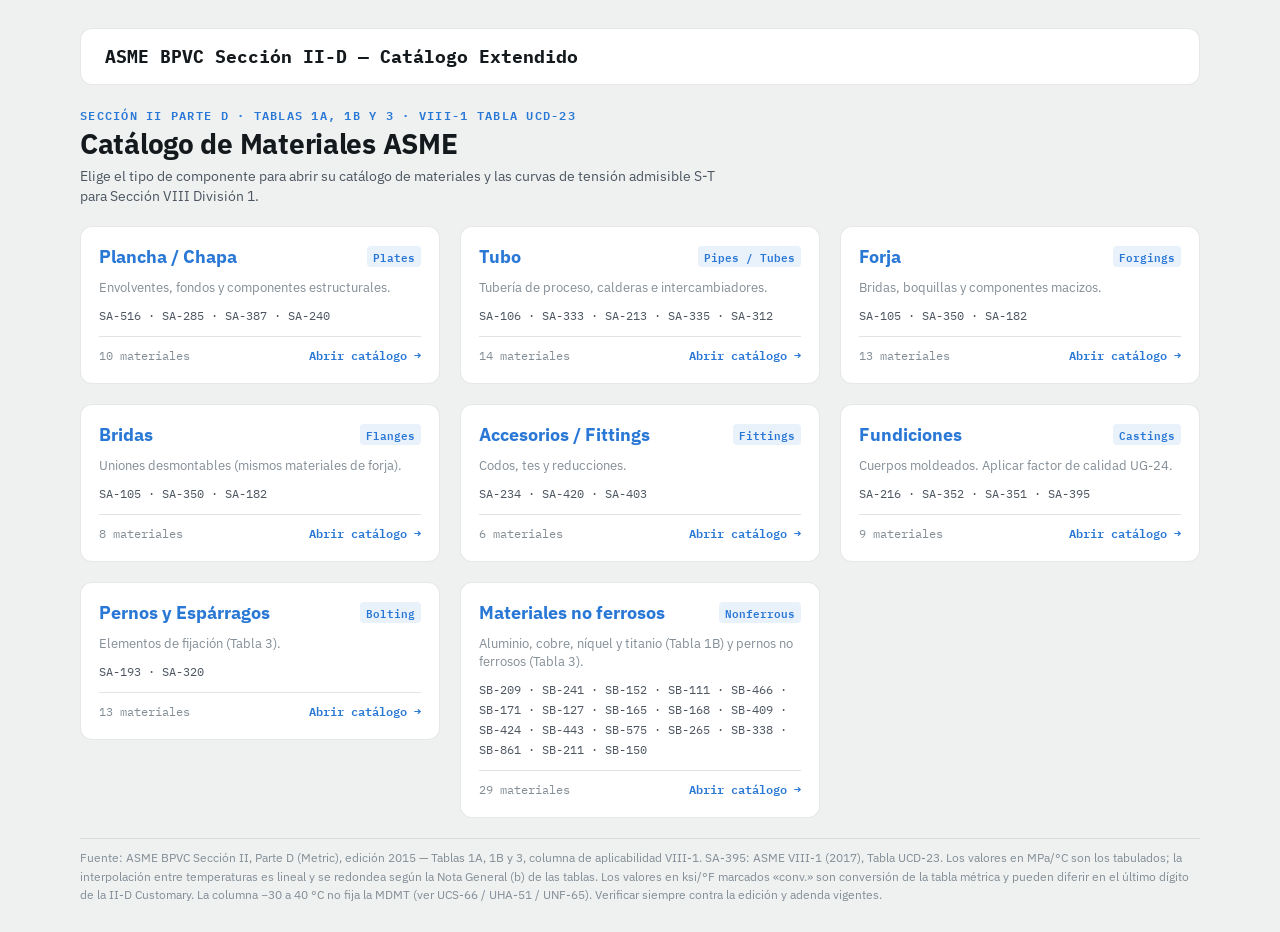
==== commit 73cf2965: "Add files via upload" ====
--- a/index.html
+++ b/index.html
@@ -3,491 +3,24 @@
 <head>
 <meta charset="UTF-8">
 <meta name="viewport" content="width=device-width, initial-scale=1.0">
-<title>ASME BPVC Sección II-D — Catálogo General Extendido y Calculadora S-T</title>
+<title>ASME BPVC Sección II-D — Catálogo de materiales</title>
 <link rel="preconnect" href="https://fonts.googleapis.com">
 <link rel="preconnect" href="https://fonts.gstatic.com" crossorigin>
 <link rel="stylesheet" href="https://fonts.googleapis.com/css2?family=IBM+Plex+Sans:wght@400;500;600;700&family=IBM+Plex+Mono:wght@400;500;600&display=swap">
-<style>
-  :root{
-    color-scheme: light;
-    --page:        #eef1f0;
-    --card:        #ffffff;
-    --card-2:      #f6f8f7;
-    --ink:         #14191d;
-    --ink-2:       #4c5560;
-    --ink-mute:    #838d96;
-    --accent:      #2a78d6;
-    --accent-wash: rgba(42,120,214,0.10);
-    --hairline:    #dfe4e2;
-    --border:      rgba(20,25,29,0.10);
-    --grid:        #e3e7e5;
-    --curve2:      #eb6834;
-    --curve3:      #1baf7a;
-    --curve4:      #8a5cd6;
-    --point:       #e34948;
-    --warn:        #b5590b;
-    --warn-bg:     #fbeee1;
-  }
-  @media (prefers-color-scheme: dark){
-    :root:not([data-theme="light"]){
-      color-scheme: dark;
-      --page:        #0f1215;
-      --card:        #171b1f;
-      --card-2:      #1c2126;
-      --ink:         #f2f4f5;
-      --ink-2:       #b9c0c6;
-      --ink-mute:    #838d96;
-      --accent:      #3987e5;
-      --accent-wash: rgba(57,135,229,0.16);
-      --hairline:    #2a3036;
-      --border:      rgba(255,255,255,0.10);
-      --grid:        #262c31;
-      --curve2:      #d95926;
-      --curve3:      #199e70;
-      --curve4:      #a07be0;
-      --point:       #e66767;
-      --warn:        #f0a959;
-      --warn-bg:     rgba(240,169,89,0.12);
-    }
-  }
-
-  *{ box-sizing:border-box; }
-  body{
-    background:var(--page);
-    color:var(--ink);
-    font-family:"IBM Plex Sans", system-ui, -apple-system, sans-serif;
-    padding-block:28px;
-    margin:0;
-  }
-  .wrap{
-    max-width:1160px;
-    margin:0 auto;
-    padding-inline:20px;
-    display:flex;
-    flex-direction:column;
-    gap:20px;
-  }
-  .mono{ font-family:"IBM Plex Mono", monospace; }
-
-  header {
-    display: flex;
-    align-items: center;
-    justify-content: space-between;
-    flex-wrap: wrap;
-    gap: 10px 16px;
-    background: var(--card);
-    border: 1px solid var(--border);
-    border-radius: 12px;
-    padding: 1rem 1.5rem;
-  }
-  header .brand {
-    font-weight: 700;
-    font-size: 1.1rem;
-    font-family: "IBM Plex Mono", monospace;
-  }
-  nav {
-    display: flex;
-    align-items: center;
-    flex-wrap: wrap;
-    gap: 8px;
-  }
-  nav button {
-    background: transparent;
-    border: 1px solid var(--border);
-    color: var(--ink-2);
-    font-family: "IBM Plex Sans", sans-serif;
-    font-size: 0.9rem;
-    font-weight: 600;
-    padding: 6px 12px;
-    border-radius: 6px;
-    cursor: pointer;
-  }
-  nav button:hover, nav button.active {
-    background: var(--accent-wash);
-    color: var(--accent);
-    border-color: var(--accent);
-  }
-  nav button.btn-cerrar {
-    color: var(--point);
-    border-color: rgba(227, 73, 72, 0.3);
-  }
-  nav button.btn-cerrar:hover {
-    background: rgba(227, 73, 72, 0.12);
-    border-color: var(--point);
-    color: var(--point);
-  }
-  .units {
-    display: inline-flex;
-    border: 1px solid var(--border);
-    border-radius: 6px;
-    overflow: hidden;
-  }
-  .units button {
-    border: none;
-    border-radius: 0;
-    font-family: "IBM Plex Mono", monospace;
-    font-size: 0.8rem;
-  }
-  .units button + button { border-left: 1px solid var(--border); }
-
-  .eyebrow{
-    font-family:"IBM Plex Mono", monospace;
-    font-size:11.5px;
-    letter-spacing:.11em;
-    text-transform:uppercase;
-    color:var(--accent);
-    font-weight:600;
-  }
-  h1{
-    font-size: clamp(22px, 3.5vw, 28px);
-    line-height:1.1;
-    font-weight:700;
-    margin:4px 0 6px;
-    letter-spacing:-0.01em;
-  }
-  .sub{
-    color:var(--ink-2);
-    font-size:13.5px;
-    line-height:1.5;
-    max-width:80ch;
-  }
-
-  .catalog-view, .calc-view { display: flex; flex-direction: column; gap: 16px; }
-  .calc-view[hidden], .catalog-view[hidden] { display: none; }
-
-  .search {
-    width: 100%;
-    max-width: 420px;
-    font-family: "IBM Plex Sans", sans-serif;
-    font-size: 14px;
-    color: var(--ink);
-    background: var(--card);
-    border: 1px solid var(--border);
-    border-radius: 8px;
-    padding: 9px 12px;
-  }
-  .search:focus, select:focus, input:focus { outline: 2px solid var(--accent); outline-offset: 1px; }
-
-  .grid-materiales {
-    display: grid;
-    grid-template-columns: repeat(auto-fit, minmax(320px, 1fr));
-    gap: 1.25rem;
-    align-items: start;
-  }
-  .cat-card {
-    background: var(--card);
-    border: 1px solid var(--border);
-    border-radius: 12px;
-    padding: 18px;
-    display: flex;
-    flex-direction: column;
-    gap: 10px;
-  }
-  .cat-card.wide { grid-column: 1 / -1; }
-  .cat-card.wide .items {
-    display: grid;
-    grid-template-columns: repeat(auto-fill, minmax(280px, 1fr));
-    gap: 10px;
-  }
-  .cat-card .items { display: flex; flex-direction: column; gap: 10px; }
-  .cat-card h3 {
-    margin: 0;
-    font-size: 1.1rem;
-    color: var(--accent);
-    display: flex;
-    justify-content: space-between;
-    align-items: center;
-    gap: 8px;
-  }
-  .cat-card .subcat-desc { font-size: 0.84rem; color: var(--ink-mute); }
-  .subhead {
-    font-family: "IBM Plex Mono", monospace;
-    font-size: 10.5px;
-    letter-spacing: .08em;
-    text-transform: uppercase;
-    color: var(--ink-mute);
-    margin-top: 6px;
-    grid-column: 1 / -1;
-  }
-  .material-item {
-    background: var(--card-2);
-    border: 1px solid var(--border);
-    border-radius: 8px;
-    padding: 10px 12px;
-    display: flex;
-    flex-direction: column;
-    gap: 4px;
-    transition: border-color 0.15s;
-    text-align: left;
-    font: inherit;
-    color: inherit;
-    width: 100%;
-  }
-  .material-item.interactive { cursor: pointer; }
-  .material-item.interactive:hover, .material-item.interactive:focus-visible { border-color: var(--accent); }
-  .material-item[hidden] { display: none; }
-  .mat-title {
-    font-weight: 700;
-    font-size: 0.9rem;
-    font-family: "IBM Plex Mono", monospace;
-    display: flex;
-    justify-content: space-between;
-    align-items: center;
-    gap: 8px;
-  }
-  .mat-title span { font-weight: 500; font-size: 0.74rem; color: var(--ink-mute); white-space: nowrap; }
-  .mat-details { font-size: 0.81rem; color: var(--ink-mute); }
-  .action-hint { font-size: 0.75rem; color: var(--accent); font-weight: 600; margin-top: 2px; }
-  .badge {
-    font-size: 0.7rem;
-    padding: 1px 6px;
-    border-radius: 4px;
-    background: rgba(42,120,214,0.1);
-    color: var(--accent);
-    font-family: "IBM Plex Mono", monospace;
-    font-weight: 600;
-    white-space: nowrap;
-  }
-  .empty { font-size: 0.85rem; color: var(--ink-mute); }
-
-  .pickers {
-    display: flex;
-    flex-wrap: wrap;
-    gap: 10px;
-    background: var(--card-2);
-    border: 1px solid var(--border);
-    border-radius: 10px;
-    padding: 10px;
-  }
-  .pickers .field { flex: 1 1 220px; }
-  select {
-    width: 100%;
-    font-family: "IBM Plex Sans", sans-serif;
-    font-size: 13.5px;
-    font-weight: 600;
-    color: var(--ink);
-    background: var(--card);
-    border: 1px solid var(--border);
-    border-radius: 6px;
-    padding: 7px 8px;
-  }
-
-  .card{
-    background:var(--card);
-    border:1px solid var(--border);
-    border-radius:12px;
-    padding:20px;
-    display:flex;
-    flex-direction:column;
-    gap:14px;
-  }
-  .card-top-row {
-    display: flex;
-    justify-content: space-between;
-    align-items: flex-start;
-    gap: 12px;
-  }
-  .back-btn {
-    background: var(--card-2);
-    border: 1px solid var(--border);
-    color: var(--accent);
-    font-family: "IBM Plex Sans", sans-serif;
-    font-size: 0.85rem;
-    font-weight: 600;
-    padding: 5px 10px;
-    border-radius: 6px;
-    cursor: pointer;
-    flex-shrink: 0;
-  }
-  .back-btn:hover { background: var(--accent-wash); border-color: var(--accent); }
-
-  .card-eyebrow{
-    font-family:"IBM Plex Mono", monospace;
-    font-size:10.5px;
-    letter-spacing:.08em;
-    text-transform:uppercase;
-    color:var(--ink-mute);
-  }
-  .card-title{ font-size:20px; font-weight:700; }
-  .idline{
-    display:flex;
-    flex-wrap:wrap;
-    gap:6px;
-    font-family:"IBM Plex Mono", monospace;
-    font-size:11px;
-    color:var(--ink-2);
-    margin-top:4px;
-  }
-  .idline span{
-    background:var(--card-2);
-    border:1px solid var(--border);
-    border-radius:5px;
-    padding:2px 7px;
-  }
-
-  .body-row{ display:flex; gap:20px; flex-wrap:wrap; align-items:flex-start; }
-  .side{ flex:1 1 280px; min-width:240px; display:flex; flex-direction:column; gap:12px; }
-  .chart-col{ flex:2 1 400px; min-width:280px; }
-
-  .inputs{
-    display:flex;
-    flex-direction:column;
-    gap:10px;
-    background:var(--card-2);
-    border:1px solid var(--border);
-    border-radius:9px;
-    padding:12px;
-  }
-  .field{ display:flex; flex-direction:column; gap:4px; }
-  .field label{ font-size:10.5px; color:var(--ink-mute); font-family:"IBM Plex Mono", monospace; }
-  .field .in-row{ display:flex; align-items:center; gap:6px; }
-  .field input[type=number]{
-    width:100%;
-    font-family:"IBM Plex Mono", monospace;
-    font-size:14px;
-    font-weight:600;
-    color:var(--ink);
-    background:var(--card);
-    border:1px solid var(--border);
-    border-radius:6px;
-    padding:6px 8px;
-  }
-  .field .unit{ font-size:11.5px; color:var(--ink-mute); flex-shrink:0; min-width:28px; }
-  .input-hint{ font-size:10px; color:var(--ink-mute); line-height:1.3; }
-
-  .result{
-    display:flex;
-    align-items:baseline;
-    justify-content:space-between;
-    background:var(--accent-wash);
-    border-radius:8px;
-    padding:10px 12px;
-  }
-  .result .r-label{ font-size:11px; color:var(--ink-2); font-family:"IBM Plex Mono", monospace; }
-  .result .r-value{ font-family:"IBM Plex Mono", monospace; font-weight:700; font-size:22px; color:var(--point); }
-  .result .r-value small{ font-size:11px; font-weight:500; color:var(--ink-2); }
-  .r-alt{ font-family:"IBM Plex Mono", monospace; font-size:11px; color:var(--ink-mute); text-align:right; margin-top:-6px; }
-
-  svg{ display:block; width:100%; height:auto; overflow:visible; }
-  .axis-label{ fill:var(--ink-mute); font-size:10.5px; font-family:"IBM Plex Mono", monospace; }
-  .tick-label{ fill:var(--ink-mute); font-size:10px; font-family:"IBM Plex Mono", monospace; }
-  .gridline{ stroke:var(--grid); stroke-width:1; shape-rendering:crispEdges; }
-  .baseline{ stroke:var(--hairline); stroke-width:1; }
-  .creep-line{ stroke:var(--ink-mute); stroke-width:1; stroke-dasharray:1 4; }
-  .creep-label{ fill:var(--ink-mute); font-size:9.5px; font-family:"IBM Plex Mono", monospace; }
-
-  .curve-line{ fill:none; stroke-linejoin:round; stroke-linecap:round; }
-  .c-s1{ stroke:var(--accent); }
-  .c-s2{ stroke:var(--curve2); }
-  .c-s3{ stroke:var(--curve3); }
-  .c-s4{ stroke:var(--curve4); }
-
-  .hover-capture{ fill:transparent; }
-  .hover-line{ stroke:var(--ink-mute); stroke-width:1; opacity:0; }
-  .hover-dot{ fill:var(--card); stroke-width:2.25; opacity:0; }
-  .hover-box{ opacity:0; pointer-events:none; }
-  .hover-box rect{ fill:var(--ink); }
-  .hover-box text{ fill:var(--card); font-family:"IBM Plex Mono", monospace; }
-  .hover-box .hb-t{ font-size:10.5px; font-weight:600; }
-  .hover-box .hb-s{ font-size:11px; font-weight:600; }
-
-  .design-point{ fill:var(--point); stroke:var(--card); stroke-width:2.5; }
-  .design-line{ stroke:var(--point); stroke-width:1; stroke-dasharray:2 3; opacity:.6; }
-
-  .legend{
-    display:flex;
-    flex-direction:column;
-    gap:5px;
-    font-family:"IBM Plex Mono", monospace;
-    font-size:10.5px;
-    color:var(--ink-2);
-  }
-  .legend .lg{ display:flex; align-items:center; gap:6px; cursor:pointer; background:none; border:none; padding:0; font:inherit; color:inherit; text-align:left; }
-  .legend .lg.on{ color:var(--ink); font-weight:600; }
-  .legend .sw{ width:12px; height:3px; border-radius:2px; display:inline-block; flex-shrink:0; }
-  .legend .sw.s1{ background:var(--accent); }
-  .legend .sw.s2{ background:var(--curve2); }
-  .legend .sw.s3{ background:var(--curve3); }
-  .legend .sw.s4{ background:var(--curve4); }
-
-  .status{
-    font-size:11.5px;
-    font-family:"IBM Plex Mono", monospace;
-    padding:6px 8px;
-    border-radius:6px;
-    background:var(--card-2);
-    color:var(--ink-2);
-    border:1px solid var(--border);
-    line-height:1.45;
-  }
-  .status.warn{ background:var(--warn-bg); color:var(--warn); border-color:transparent; }
-  .notes{
-    font-size:11.5px;
-    color:var(--ink-2);
-    line-height:1.5;
-    border-top:1px solid var(--hairline);
-    padding-top:10px;
-  }
-  .notes b{ font-family:"IBM Plex Mono", monospace; font-weight:600; color:var(--ink); }
-  .notes ul{ margin:4px 0 0; padding-left:18px; }
-
-  footer{
-    font-size:11.5px;
-    color:var(--ink-mute);
-    line-height:1.6;
-    padding-top:10px;
-    border-top:1px solid var(--border);
-  }
-</style>
+<link rel="stylesheet" href="asme.css">
 </head>
 <body>
 
 <div class="wrap">
   <header>
     <div class="brand">ASME BPVC Sección II-D — Catálogo Extendido</div>
-    <nav>
-      <button id="btn-catalog" class="active" onclick="switchView('catalog')">Catálogo General</button>
-      <button id="btn-calc" onclick="switchView('calc')">Calculadora Gráfica S-T</button>
-      <span class="units" role="group" aria-label="Sistema de unidades">
-        <button id="u-si" class="active" onclick="setUnits('si')">SI · °C / MPa</button>
-        <button id="u-us" onclick="setUnits('us')">US · °F / ksi</button>
-      </span>
-      <button class="btn-cerrar" onclick="window.close()">Cerrar</button>
-    </nav>
   </header>
-
-  <!-- VISTA 1: CATÁLOGO -->
-  <div id="view-catalog" class="catalog-view">
-    <div>
-      <div class="eyebrow">Sección II Parte D · Tablas 1A, 1B y 3 · VIII-1 Tabla UCD-23</div>
-      <h1>Catálogo Completo de Materiales ASME</h1>
-      <div class="sub">Materiales férreos y no férreos con su tensión máxima admisible S para Sección VIII División 1. Haz clic en un material para evaluarlo en la calculadora de curvas S-T.</div>
-    </div>
-    <input class="search" id="search" type="search" placeholder="Buscar: SA-312, 316L, C70600, titanio…" aria-label="Buscar material">
-    <div class="grid-materiales" id="catalog-grid"></div>
+  <div>
+    <div class="eyebrow">Sección II Parte D · Tablas 1A, 1B y 3 · VIII-1 Tabla UCD-23</div>
+    <h1>Catálogo de Materiales ASME</h1>
+    <div class="sub">Elige el tipo de componente para abrir su catálogo de materiales y las curvas de tensión admisible S-T para Sección VIII División 1.</div>
   </div>
-
-  <!-- VISTA 2: CALCULADORA -->
-  <div id="view-calc" class="calc-view" hidden>
-    <div>
-      <div class="eyebrow">ASME BPVC Sección II-D · Tablas 1A / 1B / 3</div>
-      <h1>Punto de diseño sobre la curva S&#8209;T</h1>
-      <div class="sub" id="calc-sub"></div>
-    </div>
-
-    <div class="pickers">
-      <div class="field">
-        <label for="sel-cat">Categoría</label>
-        <select id="sel-cat"></select>
-      </div>
-      <div class="field">
-        <label for="sel-mat">Material</label>
-        <select id="sel-mat"></select>
-      </div>
-    </div>
-    <div class="card" id="panel"></div>
-  </div>
-
+  <div class="grid-materiales" id="hub-grid"></div>
   <footer>
     Fuente: ASME BPVC Sección II, Parte D (Metric), edición 2015 — Tablas 1A, 1B y 3, columna de aplicabilidad VIII-1. SA-395: ASME VIII-1 (2017), Tabla UCD-23.
     Los valores en MPa/°C son los tabulados; la interpolación entre temperaturas es lineal y se redondea según la Nota General (b) de las tablas.
@@ -495,452 +28,7 @@
     La columna −30 a 40 °C no fija la MDMT (ver UCS-66 / UHA-51 / UNF-65). Verificar siempre contra la edición y adenda vigentes.
   </footer>
 </div>
-
-<script>
-(function(){
-  'use strict';
-  var MATERIALS = [{"id":"sa516","cat":"plancha","t":"SA-516 Grado 70","d":"Acero al carbono (UNS K02700).","c":["Acero al carbono · Plancha","UNS K02700","P-No 1 Gr 2"],"tab":"Tabla 1A","v":[{"l":"Plancha","ref":"Tabla 1A · pág. 18 · línea 37","n":"G10, S1, T2","tm":538,"p":[[-30,138.0],[40,138.0],[65,138.0],[100,138.0],[125,138.0],[150,138.0],[200,138.0],[250,138.0],[300,136.0],[325,132.0],[350,128.0],[375,123.0],[400,101.0],[425,83.8],[450,67.1],[475,51.0],[500,33.6],[525,21.3],[550,12.9]],"tc":400}]},{"id":"sa516_60","cat":"plancha","t":"SA-516 Grado 60","d":"Acero al carbono (UNS K02100).","c":["Acero al carbono · Plancha","UNS K02100","P-No 1 Gr 1"],"tab":"Tabla 1A","v":[{"l":"Plancha","ref":"Tabla 1A · pág. 14 · línea 2","n":"G10, S1, T2","tm":538,"p":[[-30,118.0],[40,118.0],[65,118.0],[100,118.0],[125,118.0],[150,118.0],[200,118.0],[250,118.0],[300,115.0],[325,112.0],[350,108.0],[375,104.0],[400,88.9],[425,75.3],[450,62.7],[475,45.5],[500,31.6],[525,21.9],[550,12.7]],"tc":400}]},{"id":"sa285c","cat":"plancha","t":"SA-285 Grado C","d":"Acero al carbono, resistencia baja-media.","c":["Acero al carbono · Plancha","UNS K02801","P-No 1 Gr 1"],"tab":"Tabla 1A","v":[{"l":"Plancha","ref":"Tabla 1A · pág. 10 · línea 3","n":"G10, S1, T2","tm":482,"p":[[-30,108.0],[40,108.0],[65,108.0],[100,108.0],[125,108.0],[150,108.0],[200,108.0],[250,108.0],[300,107.0],[325,104.0],[350,101.0],[375,97.8],[400,89.1],[425,75.4],[450,62.6],[475,45.5],[500,31.6]],"tc":400}]},{"id":"sa387_11","cat":"plancha","t":"SA-387 Gr. 11","d":"1¼Cr-½Mo-Si, Clases 1 y 2.","c":["1¼Cr-½Mo-Si · Plancha","UNS K11789","P-No 4"],"tab":"Tabla 1A","v":[{"l":"Clase 2","ref":"Tabla 1A · pág. 38 · línea 15","n":"S4, T3","tm":649,"p":[[-30,148.0],[40,148.0],[65,148.0],[100,148.0],[125,148.0],[150,148.0],[200,148.0],[250,148.0],[300,148.0],[325,148.0],[350,148.0],[375,148.0],[400,148.0],[425,148.0],[450,143.0],[475,107.0],[500,72.9],[525,52.3],[550,36.3],[575,25.2],[600,17.6],[625,12.4],[650,8.08]],"tc":455},{"l":"Clase 1","ref":"Tabla 1A · pág. 38 · línea 9","n":"S4, T4","tm":649,"p":[[-30,118.0],[40,118.0],[65,118.0],[100,118.0],[125,118.0],[150,118.0],[200,118.0],[250,118.0],[300,118.0],[325,118.0],[350,118.0],[375,118.0],[400,118.0],[425,116.0],[450,114.0],[475,101.0],[500,74.7],[525,51.7],[550,36.5],[575,25.2],[600,17.6],[625,12.4],[650,8.08]],"tc":480}]},{"id":"sa387_22","cat":"plancha","t":"SA-387 Gr. 22","d":"2¼Cr-1Mo, Clases 1 y 2.","c":["2¼Cr-1Mo · Plancha","UNS K21590","P-No 5A"],"tab":"Tabla 1A","v":[{"l":"Clase 2","ref":"Tabla 1A · pág. 38 · línea 42","n":"S4, T4, W7, W9","tm":649,"p":[[-30,148.0],[40,148.0],[65,148.0],[100,147.0],[125,146.0],[150,144.0],[200,142.0],[250,141.0],[300,141.0],[325,140.0],[350,139.0],[375,138.0],[400,136.0],[425,133.0],[450,130.0],[475,116.0],[500,89.4],[525,64.3],[550,44.9],[575,30.1],[600,19.7],[625,12.9],[650,8.06]],"tc":480},{"l":"Clase 1","ref":"Tabla 1A · pág. 38 · línea 29","n":"S4, T4, W7, W9","tm":649,"p":[[-30,118.0],[40,118.0],[65,118.0],[100,118.0],[125,116.0],[150,114.0],[200,114.0],[250,114.0],[300,114.0],[325,114.0],[350,114.0],[375,114.0],[400,114.0],[425,114.0],[450,114.0],[475,100.0],[500,80.9],[525,64.0],[550,47.7],[575,34.5],[600,23.5],[625,15.5],[650,9.39]],"tc":480}]},{"id":"sa240_304","cat":"plancha","t":"SA-240 Tipo 304","d":"Inoxidable austenítico 18Cr-8Ni.","c":["18Cr-8Ni · Plancha","UNS S30400","P-No 8"],"tab":"Tabla 1A","v":[{"l":"alta S (nota G5)","ref":"Tabla 1A · pág. 86 · línea 43","n":"G5, G12, H1, T7","tm":816,"p":[[-30,138.0],[40,138.0],[65,138.0],[100,137.0],[125,134.0],[150,130.0],[200,126.0],[250,122.0],[300,116.0],[325,114.0],[350,111.0],[375,109.0],[400,107.0],[425,105.0],[450,103.0],[475,101.0],[500,99.3],[525,98.0],[550,93.3],[575,79.6],[600,65.4],[625,51.4],[650,41.7],[675,32.9],[700,26.5],[725,21.3],[750,17.2],[775,13.9],[800,11.1],[825,8.73]],"tc":565},{"l":"S básica","ref":"Tabla 1A · pág. 86 · línea 42","n":"G12, T8","tm":816,"p":[[-30,138.0],[40,138.0],[65,126.0],[100,113.0],[125,107.0],[150,103.0],[200,95.7],[250,89.9],[300,85.9],[325,84.1],[350,82.2],[375,80.5],[400,79.2],[425,77.3],[450,76.0],[475,74.8],[500,73.6],[525,72.4],[550,70.8],[575,68.9],[600,65.4],[625,51.4],[650,41.7],[675,32.9],[700,26.5],[725,21.3],[750,17.2],[775,13.9],[800,11.1],[825,8.73]],"tc":595}]},{"id":"sa240_304L","cat":"plancha","t":"SA-240 Tipo 304L","d":"Inoxidable austenítico bajo carbono.","c":["18Cr-8Ni · Plancha","UNS S30403","P-No 8"],"tab":"Tabla 1A","v":[{"l":"alta S (nota G5)","ref":"Tabla 1A · pág. 82 · línea 38","n":"G5, G21, T4","tm":649,"p":[[-30,115.0],[40,115.0],[65,115.0],[100,115.0],[125,115.0],[150,115.0],[200,110.0],[250,103.0],[300,97.7],[325,95.7],[350,94.1],[375,92.6],[400,91.3],[425,90.0],[450,88.7],[475,86.6],[500,72.5],[525,60.2],[550,49.5],[575,40.4],[600,32.9],[625,26.7],[650,22.0]],"tc":480},{"l":"S básica","ref":"Tabla 1A · pág. 82 · línea 39","n":"G21, T5","tm":649,"p":[[-30,115.0],[40,115.0],[65,105.0],[100,97.0],[125,92.3],[150,88.1],[200,81.2],[250,76.0],[300,72.3],[325,70.9],[350,69.7],[375,68.6],[400,67.6],[425,66.7],[450,65.7],[475,64.6],[500,63.4],[525,60.2],[550,49.5],[575,40.4],[600,32.9],[625,26.7],[650,22.0]],"tc":510}]},{"id":"sa240_316","cat":"plancha","t":"SA-240 Tipo 316","d":"Inoxidable 16Cr-12Ni-2Mo.","c":["16Cr-12Ni-2Mo · Plancha","UNS S31600","P-No 8"],"tab":"Tabla 1A","v":[{"l":"alta S (nota G5)","ref":"Tabla 1A · pág. 74 · línea 9","n":"G5, G12, T8","tm":816,"p":[[-30,138.0],[40,138.0],[65,138.0],[100,138.0],[125,138.0],[150,138.0],[200,134.0],[250,126.0],[300,119.0],[325,116.0],[350,114.0],[375,112.0],[400,111.0],[425,110.0],[450,108.0],[475,108.0],[500,107.0],[525,106.0],[550,105.0],[575,99.8],[600,80.3],[625,65.5],[650,50.4],[675,38.6],[700,29.6],[725,23.0],[750,17.7],[775,13.4],[800,10.4],[825,8.05]],"tc":595},{"l":"S básica","ref":"Tabla 1A · pág. 74 · línea 10","n":"G12, T9","tm":816,"p":[[-30,138.0],[40,138.0],[65,128.0],[100,118.0],[125,112.0],[150,107.0],[200,99.2],[250,92.8],[300,88.1],[325,86.1],[350,84.1],[375,82.9],[400,82.0],[425,81.4],[450,80.6],[475,79.8],[500,79.2],[525,78.7],[550,77.8],[575,77.1],[600,75.0],[625,65.5],[650,50.4],[675,38.6],[700,29.6],[725,23.0],[750,17.7],[775,13.4],[800,10.4],[825,8.05]],"tc":620}]},{"id":"sa240_316L","cat":"plancha","t":"SA-240 Tipo 316L","d":"Inoxidable con Mo, bajo carbono.","c":["16Cr-12Ni-2Mo · Plancha","UNS S31603","P-No 8"],"tab":"Tabla 1A","v":[{"l":"alta S (nota G5)","ref":"Tabla 1A · pág. 70 · línea 16","n":"G5, G21","tm":454,"p":[[-30,115.0],[40,115.0],[65,115.0],[100,115.0],[125,115.0],[150,115.0],[200,109.0],[250,103.0],[300,98.0],[325,95.7],[350,94.1],[375,92.8],[400,90.9],[425,89.0],[450,87.8],[475,86.6]]},{"l":"S básica","ref":"Tabla 1A · pág. 70 · línea 17","n":"G21","tm":454,"p":[[-30,115.0],[40,115.0],[65,106.0],[100,96.3],[125,91.3],[150,87.4],[200,81.2],[250,76.0],[300,72.5],[325,71.2],[350,70.0],[375,68.8],[400,67.5],[425,66.3],[450,65.0],[475,63.8]]}]},{"id":"sa240_2205","cat":"plancha","t":"SA-240 S31803 (dúplex)","d":"Dúplex 22Cr-5Ni-3Mo-N.","c":["22Cr-5Ni-3Mo-N · Plancha","UNS S31803","P-No 10H"],"tab":"Tabla 1A","v":[{"l":"Plancha","ref":"Tabla 1A · pág. 126 · línea 21","n":"G19","tm":316,"p":[[-30,177.0],[40,177.0],[65,177.0],[100,177.0],[125,174.0],[150,171.0],[200,165.0],[250,161.0],[300,160.0],[325,159.0]]}]},{"id":"sa106b","cat":"tubo","t":"SA-106 Grado B","d":"Acero al carbono sin costura.","c":["Acero al carbono · Tubo s/costura","UNS K03006","P-No 1 Gr 1"],"tab":"Tabla 1A","v":[{"l":"Sin costura","ref":"Tabla 1A · pág. 14 · línea 15","n":"G10, S1, T1","tm":538,"p":[[-30,118.0],[40,118.0],[65,118.0],[100,118.0],[125,118.0],[150,118.0],[200,118.0],[250,118.0],[300,118.0],[325,118.0],[350,117.0],[375,105.0],[400,88.9],[425,75.3],[450,62.7],[475,45.5],[500,31.6],[525,21.9],[550,12.7]],"tc":370}]},{"id":"sa333_6","cat":"tubo","t":"SA-333 Grado 6","d":"Tubo al carbono para baja temperatura.","c":["Acero al carbono · Tubo","UNS K03006","P-No 1 Gr 1"],"tab":"Tabla 1A","v":[{"l":"Sin costura y soldado","ref":"Tabla 1A · pág. 14 · línea 18","n":"G10, T1, W12, W13, W14","tm":538,"p":[[-30,118.0],[40,118.0],[65,118.0],[100,118.0],[125,118.0],[150,118.0],[200,118.0],[250,118.0],[300,118.0],[325,118.0],[350,117.0],[375,105.0],[400,88.9],[425,75.3],[450,62.7],[475,45.5],[500,31.6],[525,21.9],[550,12.7]],"tc":370}]},{"id":"sa213_t11","cat":"tubo","t":"SA-213 T11","d":"Tubo 1¼Cr-½Mo-Si para calderas e intercambiadores.","c":["1¼Cr-½Mo-Si · Tubo s/costura","UNS K11597","P-No 4"],"tab":"Tabla 1A","v":[{"l":"Sin costura","ref":"Tabla 1A · pág. 38 · línea 2","n":"S4, T5","tm":649,"p":[[-30,118.0],[40,118.0],[65,118.0],[100,118.0],[125,118.0],[150,118.0],[200,116.0],[250,112.0],[300,109.0],[325,108.0],[350,106.0],[375,104.0],[400,102.0],[425,99.5],[450,96.9],[475,94.7],[500,76.7],[525,51.0],[550,36.7],[575,25.1],[600,17.6],[625,12.4],[650,8.08]],"tc":510}]},{"id":"sa213_t22","cat":"tubo","t":"SA-213 T22","d":"Tubo 2¼Cr-1Mo para calderas e intercambiadores.","c":["2¼Cr-1Mo · Tubo s/costura","UNS K21590","P-No 5A"],"tab":"Tabla 1A","v":[{"l":"Sin costura","ref":"Tabla 1A · pág. 38 · línea 22","n":"S4, T4, W7, W9","tm":649,"p":[[-30,118.0],[40,118.0],[65,118.0],[100,118.0],[125,116.0],[150,114.0],[200,114.0],[250,114.0],[300,114.0],[325,114.0],[350,114.0],[375,114.0],[400,114.0],[425,114.0],[450,114.0],[475,100.0],[500,80.9],[525,64.0],[550,47.7],[575,34.5],[600,23.5],[625,15.5],[650,9.39]],"tc":480}]},{"id":"sa335_p11","cat":"tubo","t":"SA-335 P11","d":"Tubería 1¼Cr-½Mo-Si sin costura.","c":["1¼Cr-½Mo-Si · Tubería s/costura","UNS K11597","P-No 4"],"tab":"Tabla 1A","v":[{"l":"Sin costura","ref":"Tabla 1A · pág. 38 · línea 6","n":"S4, T5","tm":649,"p":[[-30,118.0],[40,118.0],[65,118.0],[100,118.0],[125,118.0],[150,118.0],[200,116.0],[250,112.0],[300,109.0],[325,108.0],[350,106.0],[375,104.0],[400,102.0],[425,99.5],[450,96.9],[475,94.7],[500,76.7],[525,51.0],[550,36.7],[575,25.1],[600,17.6],[625,12.4],[650,8.08]],"tc":510}]},{"id":"sa335_p22","cat":"tubo","t":"SA-335 P22","d":"Tubería 2¼Cr-1Mo sin costura.","c":["2¼Cr-1Mo · Tubería s/costura","UNS K21590","P-No 5A"],"tab":"Tabla 1A","v":[{"l":"Sin costura","ref":"Tabla 1A · pág. 38 · línea 26","n":"S4, T4, W7, W9","tm":649,"p":[[-30,118.0],[40,118.0],[65,118.0],[100,118.0],[125,116.0],[150,114.0],[200,114.0],[250,114.0],[300,114.0],[325,114.0],[350,114.0],[375,114.0],[400,114.0],[425,114.0],[450,114.0],[475,100.0],[500,80.9],[525,64.0],[550,47.7],[575,34.5],[600,23.5],[625,15.5],[650,9.39]],"tc":480}]},{"id":"sa335_p5","cat":"tubo","t":"SA-335 P5","d":"Tubería 5Cr-½Mo sin costura.","c":["5Cr-½Mo · Tubería s/costura","UNS K41545","P-No 5B"],"tab":"Tabla 1A","v":[{"l":"Sin costura","ref":"Tabla 1A · pág. 42 · línea 33","n":"T4","tm":649,"p":[[-30,118.0],[40,118.0],[65,118.0],[100,118.0],[125,116.0],[150,114.0],[200,114.0],[250,113.0],[300,112.0],[325,111.0],[350,109.0],[375,107.0],[400,104.0],[425,100.0],[450,96.1],[475,81.4],[500,61.7],[525,46.4],[550,34.7],[575,25.8],[600,18.0],[625,11.5],[650,6.68]],"tc":480}]},{"id":"sa335_p9","cat":"tubo","t":"SA-335 P9","d":"Tubería 9Cr-1Mo sin costura.","c":["9Cr-1Mo · Tubería s/costura","UNS K90941","P-No 5B"],"tab":"Tabla 1A","v":[{"l":"Sin costura","ref":"Tabla 1A · pág. 46 · línea 7","n":"T5","tm":649,"p":[[-30,118.0],[40,118.0],[65,118.0],[100,118.0],[125,116.0],[150,114.0],[200,114.0],[250,113.0],[300,112.0],[325,111.0],[350,109.0],[375,107.0],[400,104.0],[425,100.0],[450,95.8],[475,91.8],[500,80.3],[525,61.0],[550,42.9],[575,30.0],[600,20.6],[625,14.4],[650,10.2]],"tc":510}]},{"id":"sa335_p91","cat":"tubo","t":"SA-335 P91","d":"Tubería 9Cr-1Mo-V sin costura.","c":["9Cr-1Mo-V · Tubería s/costura","UNS K90901","P-No 15E"],"tab":"Tabla 1A","v":[{"l":"t ≤ 75 mm","ref":"Tabla 1A · pág. 46 · línea 19","n":"T7","tm":649,"p":[[-30,168.0],[40,168.0],[65,168.0],[100,168.0],[125,168.0],[150,168.0],[200,167.0],[250,166.0],[300,164.0],[325,163.0],[350,161.0],[375,157.0],[400,153.0],[425,147.0],[450,141.0],[475,134.0],[500,126.0],[525,117.0],[550,107.0],[575,88.5],[600,65.0],[625,45.5],[650,28.9]],"tc":565},{"l":"t > 75 mm","ref":"Tabla 1A · pág. 46 · línea 20","n":"T7","tm":649,"p":[[-30,168.0],[40,168.0],[65,168.0],[100,168.0],[125,168.0],[150,168.0],[200,167.0],[250,166.0],[300,164.0],[325,163.0],[350,161.0],[375,157.0],[400,153.0],[425,147.0],[450,141.0],[475,134.0],[500,126.0],[525,118.0],[550,103.0],[575,80.6],[600,61.6],[625,45.7],[650,28.9]],"tc":565}]},{"id":"sa312_304","cat":"tubo","t":"SA-312 TP304","d":"Tubería inoxidable 18Cr-8Ni.","c":["18Cr-8Ni · Tubería","UNS S30400","P-No 8"],"tab":"Tabla 1A","v":[{"l":"S/costura y soldada · alta S (nota G5)","ref":"Tabla 1A · pág. 90 · línea 9","n":"G5, G12, T7, W12, W13, W14","tm":816,"p":[[-30,138.0],[40,138.0],[65,138.0],[100,137.0],[125,134.0],[150,130.0],[200,126.0],[250,122.0],[300,116.0],[325,114.0],[350,111.0],[375,109.0],[400,107.0],[425,105.0],[450,103.0],[475,101.0],[500,99.3],[525,98.0],[550,93.3],[575,79.6],[600,65.4],[625,51.4],[650,41.7],[675,32.9],[700,26.5],[725,21.3],[750,17.2],[775,13.9],[800,11.1],[825,8.73]],"tc":565},{"l":"S/costura y soldada · S básica","ref":"Tabla 1A · pág. 90 · línea 10","n":"G12, T8, W13, W14","tm":816,"p":[[-30,138.0],[40,138.0],[65,126.0],[100,113.0],[125,107.0],[150,103.0],[200,95.7],[250,89.9],[300,85.9],[325,84.1],[350,82.2],[375,80.5],[400,79.2],[425,77.3],[450,76.0],[475,74.8],[500,73.6],[525,72.4],[550,70.8],[575,68.9],[600,65.4],[625,51.4],[650,41.7],[675,32.9],[700,26.5],[725,21.3],[750,17.2],[775,13.9],[800,11.1],[825,8.73]],"tc":595},{"l":"Soldada (0,85 incl.) · alta S (nota G5)","ref":"Tabla 1A · pág. 90 · línea 11","n":"G3, G5, G12, G24, T7","tm":816,"p":[[-30,117.0],[40,117.0],[65,117.0],[100,117.0],[125,114.0],[150,111.0],[200,107.0],[250,103.0],[300,98.5],[325,96.5],[350,94.7],[375,92.8],[400,90.9],[425,89.1],[450,87.1],[475,85.9],[500,84.0],[525,83.2],[550,79.0],[575,67.3],[600,55.4],[625,44.1],[650,35.5],[675,28.0],[700,22.2],[725,18.2],[750,15.0],[775,12.3],[800,9.83],[825,7.33]],"tc":565},{"l":"Soldada (0,85 incl.) · S básica","ref":"Tabla 1A · pág. 90 · línea 12","n":"G3, G12, G24, T8","tm":816,"p":[[-30,117.0],[40,117.0],[65,107.0],[100,96.2],[125,91.2],[150,87.4],[200,81.1],[250,76.6],[300,72.7],[325,71.2],[350,70.0],[375,68.8],[400,67.5],[425,66.3],[450,65.0],[475,63.8],[500,62.6],[525,61.3],[550,60.1],[575,58.6],[600,55.4],[625,44.1],[650,35.5],[675,28.0],[700,22.2],[725,18.2],[750,15.0],[775,12.3],[800,9.83],[825,7.33]],"tc":595}]},{"id":"sa312_304L","cat":"tubo","t":"SA-312 TP304L","d":"Tubería inoxidable 18Cr-8Ni bajo carbono.","c":["18Cr-8Ni · Tubería","UNS S30403","P-No 8"],"tab":"Tabla 1A","v":[{"l":"S/costura y soldada · alta S (nota G5)","ref":"Tabla 1A · pág. 86 · línea 1","n":"G5, G21, T4, W12, W14","tm":649,"p":[[-30,115.0],[40,115.0],[65,115.0],[100,115.0],[125,115.0],[150,115.0],[200,110.0],[250,103.0],[300,97.7],[325,95.7],[350,94.1],[375,92.6],[400,91.3],[425,90.0],[450,88.7],[475,86.6],[500,72.5],[525,60.2],[550,49.5],[575,40.4],[600,32.9],[625,26.7],[650,22.0]],"tc":480},{"l":"Sin costura · S básica","ref":"Tabla 1A · pág. 86 · línea 2","n":"G21, T5","tm":649,"p":[[-30,115.0],[40,115.0],[65,105.0],[100,97.0],[125,92.3],[150,88.1],[200,81.2],[250,76.0],[300,72.3],[325,70.9],[350,69.7],[375,68.6],[400,67.6],[425,66.7],[450,65.7],[475,64.6],[500,63.4],[525,60.2],[550,49.5],[575,40.4],[600,32.9],[625,26.7],[650,22.0]],"tc":510},{"l":"Soldada (0,85 incl.) · alta S (nota G5)","ref":"Tabla 1A · pág. 86 · línea 3","n":"G5, G21, G24, T4","tm":649,"p":[[-30,97.8],[40,97.8],[65,97.8],[100,97.8],[125,97.8],[150,97.8],[200,93.2],[250,87.2],[300,83.0],[325,81.4],[350,80.0],[375,78.7],[400,77.6],[425,76.5],[450,75.4],[475,73.6],[500,61.6],[525,51.2],[550,42.1],[575,34.3],[600,28.0],[625,22.7],[650,18.7]],"tc":480},{"l":"Soldada (0,85 incl.) · S básica","ref":"Tabla 1A · pág. 86 · línea 4","n":"G21, G24, T5","tm":649,"p":[[-30,97.8],[40,97.8],[65,88.9],[100,82.5],[125,78.4],[150,74.9],[200,69.0],[250,64.6],[300,61.5],[325,60.3],[350,59.2],[375,58.3],[400,57.5],[425,56.7],[450,55.8],[475,54.9],[500,53.9],[525,51.2],[550,42.1],[575,34.3],[600,28.0],[625,22.7],[650,18.7]],"tc":510}]},{"id":"sa312_316","cat":"tubo","t":"SA-312 TP316","d":"Tubería inoxidable 16Cr-12Ni-2Mo.","c":["16Cr-12Ni-2Mo · Tubería","UNS S31600","P-No 8"],"tab":"Tabla 1A","v":[{"l":"S/costura y soldada · alta S (nota G5)","ref":"Tabla 1A · pág. 74 · línea 15","n":"G5, G12, T8, W12, W13, W14","tm":816,"p":[[-30,138.0],[40,138.0],[65,138.0],[100,138.0],[125,138.0],[150,138.0],[200,134.0],[250,126.0],[300,119.0],[325,116.0],[350,114.0],[375,112.0],[400,111.0],[425,110.0],[450,108.0],[475,108.0],[500,107.0],[525,106.0],[550,105.0],[575,99.8],[600,80.3],[625,65.5],[650,50.4],[675,38.6],[700,29.6],[725,23.0],[750,17.7],[775,13.4],[800,10.4],[825,8.05]],"tc":595},{"l":"S/costura y soldada · S básica","ref":"Tabla 1A · pág. 74 · línea 16","n":"G12, T9, W13, W14","tm":816,"p":[[-30,138.0],[40,138.0],[65,128.0],[100,118.0],[125,112.0],[150,107.0],[200,99.2],[250,92.8],[300,88.1],[325,86.1],[350,84.1],[375,82.9],[400,82.0],[425,81.4],[450,80.6],[475,79.8],[500,79.2],[525,78.7],[550,77.8],[575,77.1],[600,75.0],[625,65.5],[650,50.4],[675,38.6],[700,29.6],[725,23.0],[750,17.7],[775,13.4],[800,10.4],[825,8.05]],"tc":620},{"l":"Soldada (0,85 incl.) · alta S (nota G5)","ref":"Tabla 1A · pág. 74 · línea 17","n":"G3, G5, G12, G24, T7","tm":816,"p":[[-30,117.0],[40,117.0],[65,117.0],[100,117.0],[125,117.0],[150,117.0],[200,114.0],[250,107.0],[300,101.0],[325,99.0],[350,96.8],[375,95.7],[400,94.4],[425,93.1],[450,92.5],[475,91.4],[500,90.5],[525,89.9],[550,89.3],[575,85.3],[600,68.1],[625,55.6],[650,42.9],[675,33.0],[700,25.3],[725,19.4],[750,14.7],[775,11.3],[800,8.9],[825,6.77]],"tc":565},{"l":"Soldada (0,85 incl.) · S básica","ref":"Tabla 1A · pág. 74 · línea 18","n":"G3, G12, G24, T9","tm":816,"p":[[-30,117.0],[40,117.0],[65,109.0],[100,99.8],[125,94.9],[150,90.8],[200,84.0],[250,78.8],[300,74.7],[325,73.3],[350,72.1],[375,70.8],[400,69.6],[425,69.0],[450,68.4],[475,67.7],[500,67.1],[525,66.5],[550,65.9],[575,65.3],[600,64.0],[625,55.6],[650,42.9],[675,33.0],[700,25.3],[725,19.4],[750,14.7],[775,11.3],[800,8.9],[825,6.77]],"tc":620}]},{"id":"sa312_316L","cat":"tubo","t":"SA-312 TP316L","d":"Tubería inoxidable con Mo, bajo carbono.","c":["16Cr-12Ni-2Mo · Tubería","UNS S31603","P-No 8"],"tab":"Tabla 1A","v":[{"l":"S/costura y soldada · alta S (nota G5)","ref":"Tabla 1A · pág. 70 · línea 21","n":"G5, G21, W12, W14","tm":454,"p":[[-30,115.0],[40,115.0],[65,115.0],[100,115.0],[125,115.0],[150,115.0],[200,109.0],[250,103.0],[300,98.0],[325,95.7],[350,94.1],[375,92.8],[400,90.9],[425,89.0],[450,87.8],[475,86.6]]},{"l":"Sin costura · S básica","ref":"Tabla 1A · pág. 70 · línea 22","n":"G21","tm":454,"p":[[-30,115.0],[40,115.0],[65,106.0],[100,96.3],[125,91.3],[150,87.4],[200,81.2],[250,76.0],[300,72.5],[325,71.2],[350,70.0],[375,68.8],[400,67.5],[425,66.3],[450,65.0],[475,63.8]]},{"l":"Soldada (0,85 incl.) · alta S (nota G5)","ref":"Tabla 1A · pág. 70 · línea 23","n":"G5, G21, G24","tm":454,"p":[[-30,97.9],[40,97.9],[65,97.9],[100,97.9],[125,97.9],[150,97.9],[200,93.0],[250,87.2],[300,82.9],[325,81.6],[350,80.2],[375,78.4],[400,77.2],[425,75.9],[450,74.7],[475,73.4]]},{"l":"Soldada (0,85 incl.) · S básica","ref":"Tabla 1A · pág. 70 · línea 24","n":"G21, G24","tm":454,"p":[[-30,97.9],[40,97.9],[65,90.3],[100,82.1],[125,77.8],[150,74.3],[200,68.7],[250,64.8],[300,61.4],[325,60.4],[350,59.7],[375,58.4],[400,57.2],[425,55.9],[450,55.2],[475,54.7]]}]},{"id":"sa312_321","cat":"tubo","t":"SA-312 TP321","d":"Tubería inoxidable estabilizada con Ti (espesor ≤ 10 mm).","c":["18Cr-10Ni-Ti · Tubería","UNS S32100","P-No 8"],"tab":"Tabla 1A","v":[{"l":"Sin costura · alta S (nota G5)","ref":"Tabla 1A · pág. 110 · línea 14","n":"G5, G12, T7","tm":816,"p":[[-30,138.0],[40,138.0],[65,138.0],[100,138.0],[125,135.0],[150,132.0],[200,129.0],[250,129.0],[300,127.0],[325,125.0],[350,123.0],[375,120.0],[400,119.0],[425,117.0],[450,115.0],[475,114.0],[500,113.0],[525,112.0],[550,94.6],[575,59.2],[600,44.8],[625,32.9],[650,24.5],[675,18.3],[700,12.6],[725,8.41],[750,6.18],[775,4.37],[800,2.77],[825,1.62]],"tc":565},{"l":"Sin costura · S básica","ref":"Tabla 1A · pág. 110 · línea 15","n":"G12, T7","tm":816,"p":[[-30,138.0],[40,138.0],[65,130.0],[100,123.0],[125,118.0],[150,114.0],[200,106.0],[250,99.7],[300,94.5],[325,92.3],[350,90.7],[375,89.4],[400,87.5],[425,86.9],[450,85.7],[475,85.0],[500,83.9],[525,83.0],[550,77.6],[575,59.2],[600,44.8],[625,32.9],[650,24.5],[675,18.3],[700,12.6],[725,8.41],[750,6.18],[775,4.37],[800,2.77],[825,1.62]],"tc":565},{"l":"Soldada · alta S (nota G5)","ref":"Tabla 1A · pág. 110 · línea 16","n":"G5, G12, T7, W12, W13, W14","tm":816,"p":[[-30,138.0],[40,138.0],[65,138.0],[100,138.0],[125,135.0],[150,132.0],[200,129.0],[250,129.0],[300,127.0],[325,125.0],[350,123.0],[375,120.0],[400,119.0],[425,117.0],[450,115.0],[475,114.0],[500,113.0],[525,112.0],[550,94.6],[575,59.2],[600,44.8],[625,32.9],[650,24.5],[675,18.3],[700,12.6],[725,8.41],[750,6.18],[775,4.37],[800,2.77],[825,1.62]],"tc":565},{"l":"Soldada · S básica","ref":"Tabla 1A · pág. 110 · línea 17","n":"T7, W13, W14","tm":816,"p":[[-30,138.0],[40,138.0],[65,130.0],[100,123.0],[125,118.0],[150,114.0],[200,106.0],[250,99.7],[300,94.5],[325,92.3],[350,90.7],[375,89.4],[400,87.5],[425,86.9],[450,85.7],[475,85.0],[500,83.9],[525,83.0],[550,77.6],[575,59.2],[600,44.8],[625,32.9],[650,24.5],[675,18.3],[700,12.6],[725,8.41],[750,6.18],[775,4.37],[800,2.77],[825,1.62]],"tc":565}]},{"id":"sa105","cat":"forja","t":"SA-105","d":"Acero al carbono forjado.","c":["Acero al carbono · Forja","UNS K03504","P-No 1 Gr 2"],"tab":"Tabla 1A","v":[{"l":"Forja","ref":"Tabla 1A · pág. 18 · línea 23","n":"G10, S1, T2","tm":538,"p":[[-30,138.0],[40,138.0],[65,138.0],[100,138.0],[125,138.0],[150,138.0],[200,138.0],[250,136.0],[300,129.0],[325,125.0],[350,122.0],[375,117.0],[400,101.0],[425,83.9],[450,67.0],[475,51.1],[500,33.6],[525,21.3],[550,12.9]],"tc":400}]},{"id":"sa350_lf2","cat":"forja","t":"SA-350 LF2","d":"Forja al carbono para baja temperatura (Cl. 1 y 2).","c":["Acero al carbono · Forja","UNS K03011","P-No 1 Gr 2"],"tab":"Tabla 1A","v":[{"l":"Clase 1","ref":"Tabla 1A · pág. 18 · línea 28","n":"G10, T2","tm":538,"p":[[-30,138.0],[40,138.0],[65,138.0],[100,138.0],[125,138.0],[150,138.0],[200,138.0],[250,136.0],[300,129.0],[325,125.0],[350,122.0],[375,117.0],[400,101.0],[425,83.9],[450,67.0],[475,51.1],[500,33.6],[525,21.3],[550,12.9]],"tc":400},{"l":"Clase 2","ref":"Tabla 1A · pág. 18 · línea 29","n":"G10, T2","tm":538,"p":[[-30,138.0],[40,138.0],[65,138.0],[100,138.0],[125,138.0],[150,138.0],[200,138.0],[250,136.0],[300,129.0],[325,125.0],[350,122.0],[375,117.0],[400,101.0],[425,83.9],[450,67.0],[475,51.1],[500,33.6],[525,21.3],[550,12.9]],"tc":400}]},{"id":"sa182_f11","cat":"forja","t":"SA-182 F11","d":"Forja 1¼Cr-½Mo-Si, Clases 1 y 2.","c":["1¼Cr-½Mo-Si · Forja","P-No 4"],"tab":"Tabla 1A","v":[{"l":"Clase 2 (K11572)","ref":"Tabla 1A · pág. 38 · línea 12","n":"S4, T4","tm":649,"p":[[-30,138.0],[40,138.0],[65,138.0],[100,138.0],[125,138.0],[150,138.0],[200,138.0],[250,138.0],[300,138.0],[325,138.0],[350,138.0],[375,138.0],[400,136.0],[425,133.0],[450,130.0],[475,105.0],[500,73.3],[525,52.1],[550,36.4],[575,25.2],[600,17.6],[625,12.4],[650,8.08]],"tc":480},{"l":"Clase 1 (K11597)","ref":"Tabla 1A · pág. 38 · línea 1","n":"S4, T5","tm":649,"p":[[-30,118.0],[40,118.0],[65,118.0],[100,118.0],[125,118.0],[150,118.0],[200,116.0],[250,112.0],[300,109.0],[325,108.0],[350,106.0],[375,104.0],[400,102.0],[425,99.5],[450,96.9],[475,94.7],[500,76.7],[525,51.0],[550,36.7],[575,25.1],[600,17.6],[625,12.4],[650,8.08]],"tc":510}]},{"id":"sa182_f22","cat":"forja","t":"SA-182 F22","d":"Forja 2¼Cr-1Mo, Clases 1 y 3.","c":["2¼Cr-1Mo · Forja","UNS K21590","P-No 5A"],"tab":"Tabla 1A","v":[{"l":"Clase 3","ref":"Tabla 1A · pág. 38 · línea 40","n":"S4, T4, W7, W9","tm":649,"p":[[-30,148.0],[40,148.0],[65,148.0],[100,147.0],[125,146.0],[150,144.0],[200,142.0],[250,141.0],[300,141.0],[325,140.0],[350,139.0],[375,138.0],[400,136.0],[425,133.0],[450,130.0],[475,116.0],[500,89.4],[525,64.3],[550,44.9],[575,30.1],[600,19.7],[625,12.9],[650,8.06]],"tc":480},{"l":"Clase 1","ref":"Tabla 1A · pág. 38 · línea 21","n":"S4, T4, W7, W9","tm":649,"p":[[-30,118.0],[40,118.0],[65,118.0],[100,118.0],[125,116.0],[150,114.0],[200,114.0],[250,114.0],[300,114.0],[325,114.0],[350,114.0],[375,114.0],[400,114.0],[425,114.0],[450,114.0],[475,100.0],[500,80.9],[525,64.0],[550,47.7],[575,34.5],[600,23.5],[625,15.5],[650,9.39]],"tc":480}]},{"id":"sa182_f5","cat":"forja","t":"SA-182 F5","d":"Forja 5Cr-½Mo.","c":["5Cr-½Mo · Forja","UNS K41545","P-No 5B"],"tab":"Tabla 1A","v":[{"l":"Forja","ref":"Tabla 1A · pág. 42 · línea 38","n":"T3","tm":649,"p":[[-30,138.0],[40,138.0],[65,138.0],[100,138.0],[125,136.0],[150,134.0],[200,132.0],[250,132.0],[300,131.0],[325,130.0],[350,128.0],[375,125.0],[400,121.0],[425,118.0],[450,102.0],[475,81.1],[500,61.8],[525,46.4],[550,34.7],[575,25.8],[600,18.0],[625,11.5],[650,6.68]],"tc":455}]},{"id":"sa182_f9","cat":"forja","t":"SA-182 F9","d":"Forja 9Cr-1Mo.","c":["9Cr-1Mo · Forja","UNS K90941","P-No 5B"],"tab":"Tabla 1A","v":[{"l":"Forja","ref":"Tabla 1A · pág. 46 · línea 9","n":"T4","tm":649,"p":[[-30,168.0],[40,168.0],[65,167.0],[100,166.0],[125,164.0],[150,162.0],[200,161.0],[250,161.0],[300,159.0],[325,157.0],[350,155.0],[375,152.0],[400,147.0],[425,142.0],[450,137.0],[475,121.0],[500,89.0],[525,60.7],[550,43.1],[575,30.0],[600,20.6],[625,14.4],[650,10.2]],"tc":480}]},{"id":"sa182_f91","cat":"forja","t":"SA-182 F91","d":"Forja 9Cr-1Mo-V.","c":["9Cr-1Mo-V · Forja","UNS K90901","P-No 15E"],"tab":"Tabla 1A","v":[{"l":"t ≤ 75 mm","ref":"Tabla 1A · pág. 46 · línea 13","n":"T7","tm":649,"p":[[-30,168.0],[40,168.0],[65,168.0],[100,168.0],[125,168.0],[150,168.0],[200,167.0],[250,166.0],[300,164.0],[325,163.0],[350,161.0],[375,157.0],[400,153.0],[425,147.0],[450,141.0],[475,134.0],[500,126.0],[525,117.0],[550,107.0],[575,88.5],[600,65.0],[625,45.5],[650,28.9]],"tc":565},{"l":"t > 75 mm","ref":"Tabla 1A · pág. 46 · línea 14","n":"T7","tm":649,"p":[[-30,168.0],[40,168.0],[65,168.0],[100,168.0],[125,168.0],[150,168.0],[200,167.0],[250,166.0],[300,164.0],[325,163.0],[350,161.0],[375,157.0],[400,153.0],[425,147.0],[450,141.0],[475,134.0],[500,126.0],[525,118.0],[550,103.0],[575,80.6],[600,61.6],[625,45.7],[650,28.9]],"tc":565}]},{"id":"sa182_f304","cat":"forja","t":"SA-182 F304","d":"Forja inoxidable 18Cr-8Ni.","c":["18Cr-8Ni · Forja","UNS S30400","P-No 8"],"tab":"Tabla 1A","v":[{"l":"≤ 125 mm · alta S (nota G5)","ref":"Tabla 1A · pág. 86 · línea 33","n":"G5, G12, T7","tm":816,"p":[[-30,138.0],[40,138.0],[65,138.0],[100,137.0],[125,134.0],[150,130.0],[200,126.0],[250,122.0],[300,116.0],[325,114.0],[350,111.0],[375,109.0],[400,107.0],[425,105.0],[450,103.0],[475,101.0],[500,99.3],[525,98.0],[550,93.3],[575,79.6],[600,65.4],[625,51.4],[650,41.7],[675,32.9],[700,26.5],[725,21.3],[750,17.2],[775,13.9],[800,11.1],[825,8.73]],"tc":565},{"l":"≤ 125 mm · S básica","ref":"Tabla 1A · pág. 86 · línea 32","n":"G12, T8","tm":816,"p":[[-30,138.0],[40,138.0],[65,126.0],[100,113.0],[125,107.0],[150,103.0],[200,95.7],[250,89.9],[300,85.9],[325,84.1],[350,82.2],[375,80.5],[400,79.2],[425,77.3],[450,76.0],[475,74.8],[500,73.6],[525,72.4],[550,70.8],[575,68.9],[600,65.4],[625,51.4],[650,41.7],[675,32.9],[700,26.5],[725,21.3],[750,17.2],[775,13.9],[800,11.1],[825,8.73]],"tc":595},{"l":"> 125 mm · alta S (nota G5)","ref":"Tabla 1A · pág. 86 · línea 15","n":"G5, G12, T7","tm":816,"p":[[-30,138.0],[40,138.0],[65,134.0],[100,130.0],[125,126.0],[150,122.0],[200,119.0],[250,118.0],[300,115.0],[325,114.0],[350,111.0],[375,109.0],[400,107.0],[425,105.0],[450,103.0],[475,101.0],[500,99.3],[525,98.0],[550,93.3],[575,79.6],[600,65.4],[625,51.4],[650,41.7],[675,32.9],[700,26.5],[725,21.3],[750,17.2],[775,13.9],[800,11.1],[825,8.73]],"tc":565},{"l":"> 125 mm · S básica","ref":"Tabla 1A · pág. 86 · línea 16","n":"G12, T8","tm":816,"p":[[-30,138.0],[40,138.0],[65,126.0],[100,113.0],[125,107.0],[150,103.0],[200,95.7],[250,89.9],[300,85.9],[325,84.1],[350,82.2],[375,80.5],[400,79.2],[425,77.3],[450,76.0],[475,74.8],[500,73.6],[525,72.4],[550,70.8],[575,68.9],[600,65.4],[625,51.4],[650,41.7],[675,32.9],[700,26.5],[725,21.3],[750,17.2],[775,13.9],[800,11.1],[825,8.73]],"tc":595}]},{"id":"sa182_f304L","cat":"forja","t":"SA-182 F304L","d":"Forja inoxidable 18Cr-8Ni bajo carbono.","c":["18Cr-8Ni · Forja","UNS S30403","P-No 8"],"tab":"Tabla 1A","v":[{"l":"≤ 125 mm · alta S (nota G5)","ref":"Tabla 1A · pág. 82 · línea 34","n":"G5, G21, T4","tm":649,"p":[[-30,115.0],[40,115.0],[65,115.0],[100,115.0],[125,115.0],[150,115.0],[200,110.0],[250,103.0],[300,97.7],[325,95.7],[350,94.1],[375,92.6],[400,91.3],[425,90.0],[450,88.7],[475,86.6],[500,72.5],[525,60.2],[550,49.5],[575,40.4],[600,32.9],[625,26.7],[650,22.0]],"tc":480},{"l":"≤ 125 mm · S básica","ref":"Tabla 1A · pág. 82 · línea 35","n":"G21, T5","tm":649,"p":[[-30,115.0],[40,115.0],[65,105.0],[100,97.0],[125,92.3],[150,88.1],[200,81.2],[250,76.0],[300,72.3],[325,70.9],[350,69.7],[375,68.6],[400,67.6],[425,66.7],[450,65.7],[475,64.6],[500,63.4],[525,60.2],[550,49.5],[575,40.4],[600,32.9],[625,26.7],[650,22.0]],"tc":510},{"l":"> 125 mm · alta S (nota G5)","ref":"Tabla 1A · pág. 82 · línea 29","n":"G5, G21, T4","tm":649,"p":[[-30,115.0],[40,115.0],[65,115.0],[100,115.0],[125,115.0],[150,115.0],[200,110.0],[250,103.0],[300,97.7],[325,95.7],[350,94.1],[375,92.6],[400,91.3],[425,90.0],[450,88.7],[475,86.6],[500,72.5],[525,60.2],[550,49.5],[575,40.4],[600,32.9],[625,26.7],[650,22.0]],"tc":480},{"l":"> 125 mm · S básica","ref":"Tabla 1A · pág. 82 · línea 30","n":"G21, T5","tm":649,"p":[[-30,115.0],[40,115.0],[65,105.0],[100,97.0],[125,92.3],[150,88.1],[200,81.2],[250,76.0],[300,72.3],[325,70.9],[350,69.7],[375,68.6],[400,67.6],[425,66.7],[450,65.7],[475,64.6],[500,63.4],[525,60.2],[550,49.5],[575,40.4],[600,32.9],[625,26.7],[650,22.0]],"tc":510}]},{"id":"sa182_f316","cat":"forja","t":"SA-182 F316","d":"Forja inoxidable 16Cr-12Ni-2Mo.","c":["16Cr-12Ni-2Mo · Forja","UNS S31600","P-No 8"],"tab":"Tabla 1A","v":[{"l":"≤ 125 mm · alta S (nota G5)","ref":"Tabla 1A · pág. 74 · línea 5","n":"G5, G12, T8","tm":816,"p":[[-30,138.0],[40,138.0],[65,138.0],[100,138.0],[125,138.0],[150,138.0],[200,134.0],[250,126.0],[300,119.0],[325,116.0],[350,114.0],[375,112.0],[400,111.0],[425,110.0],[450,108.0],[475,108.0],[500,107.0],[525,106.0],[550,105.0],[575,99.8],[600,80.3],[625,65.5],[650,50.4],[675,38.6],[700,29.6],[725,23.0],[750,17.7],[775,13.4],[800,10.4],[825,8.05]],"tc":595},{"l":"≤ 125 mm · S básica","ref":"Tabla 1A · pág. 74 · línea 6","n":"G12, T9","tm":816,"p":[[-30,138.0],[40,138.0],[65,128.0],[100,118.0],[125,112.0],[150,107.0],[200,99.2],[250,92.8],[300,88.1],[325,86.1],[350,84.1],[375,82.9],[400,82.0],[425,81.4],[450,80.6],[475,79.8],[500,79.2],[525,78.7],[550,77.8],[575,77.1],[600,75.0],[625,65.5],[650,50.4],[675,38.6],[700,29.6],[725,23.0],[750,17.7],[775,13.4],[800,10.4],[825,8.05]],"tc":620},{"l":"> 125 mm · alta S (nota G5)","ref":"Tabla 1A · pág. 70 · línea 41","n":"G5, G12, T8","tm":816,"p":[[-30,138.0],[40,138.0],[65,138.0],[100,138.0],[125,136.0],[150,134.0],[200,133.0],[250,126.0],[300,119.0],[325,116.0],[350,114.0],[375,112.0],[400,111.0],[425,110.0],[450,108.0],[475,108.0],[500,107.0],[525,106.0],[550,105.0],[575,99.8],[600,80.3],[625,65.5],[650,50.4],[675,38.6],[700,29.6],[725,23.0],[750,17.7],[775,13.4],[800,10.4],[825,8.05]],"tc":595},{"l":"> 125 mm · S básica","ref":"Tabla 1A · pág. 70 · línea 42","n":"G12, T9","tm":816,"p":[[-30,138.0],[40,138.0],[65,128.0],[100,118.0],[125,112.0],[150,107.0],[200,99.2],[250,92.8],[300,88.1],[325,86.1],[350,84.1],[375,82.9],[400,82.0],[425,81.4],[450,80.6],[475,79.8],[500,79.2],[525,78.7],[550,77.8],[575,77.1],[600,75.0],[625,65.5],[650,50.4],[675,38.6],[700,29.6],[725,23.0],[750,17.7],[775,13.4],[800,10.4],[825,8.05]],"tc":620}]},{"id":"sa182_f316L","cat":"forja","t":"SA-182 F316L","d":"Forja inoxidable con Mo, bajo carbono.","c":["16Cr-12Ni-2Mo · Forja","UNS S31603","P-No 8"],"tab":"Tabla 1A","v":[{"l":"≤ 125 mm · alta S (nota G5)","ref":"Tabla 1A · pág. 70 · línea 12","n":"G5, G21","tm":454,"p":[[-30,115.0],[40,115.0],[65,115.0],[100,115.0],[125,115.0],[150,115.0],[200,109.0],[250,103.0],[300,98.0],[325,95.7],[350,94.1],[375,92.8],[400,90.9],[425,89.0],[450,87.8],[475,86.6]]},{"l":"≤ 125 mm · S básica","ref":"Tabla 1A · pág. 70 · línea 13","n":"G21","tm":454,"p":[[-30,115.0],[40,115.0],[65,106.0],[100,96.3],[125,91.3],[150,87.4],[200,81.2],[250,76.0],[300,72.5],[325,71.2],[350,70.0],[375,68.8],[400,67.5],[425,66.3],[450,65.0],[475,63.8]]},{"l":"> 125 mm · alta S (nota G5)","ref":"Tabla 1A · pág. 70 · línea 7","n":"G5, G21","tm":454,"p":[[-30,115.0],[40,115.0],[65,115.0],[100,115.0],[125,115.0],[150,115.0],[200,109.0],[250,103.0],[300,98.0],[325,95.7],[350,94.1],[375,92.8],[400,90.9],[425,89.0],[450,87.8],[475,86.6]]},{"l":"> 125 mm · S básica","ref":"Tabla 1A · pág. 70 · línea 8","n":"G21","tm":454,"p":[[-30,115.0],[40,115.0],[65,106.0],[100,96.3],[125,91.3],[150,87.4],[200,81.2],[250,76.0],[300,72.5],[325,71.2],[350,70.0],[375,68.8],[400,67.5],[425,66.3],[450,65.0],[475,63.8]]}]},{"id":"sa182_f321","cat":"forja","t":"SA-182 F321","d":"Forja inoxidable estabilizada con Ti.","c":["18Cr-10Ni-Ti · Forja","UNS S32100","P-No 8"],"tab":"Tabla 1A","v":[{"l":"≤ 125 mm · alta S (nota G5)","ref":"Tabla 1A · pág. 110 · línea 3","n":"G5, G12, T6","tm":816,"p":[[-30,138.0],[40,138.0],[65,138.0],[100,138.0],[125,135.0],[150,132.0],[200,129.0],[250,129.0],[300,127.0],[325,125.0],[350,123.0],[375,121.0],[400,119.0],[425,117.0],[450,115.0],[475,114.0],[500,113.0],[525,111.0],[550,87.4],[575,57.5],[600,44.4],[625,32.9],[650,24.5],[675,18.3],[700,12.6],[725,8.41],[750,6.18],[775,4.37],[800,2.77],[825,1.62]],"tc":540},{"l":"≤ 125 mm · S básica","ref":"Tabla 1A · pág. 110 · línea 2","n":"G12, T7","tm":816,"p":[[-30,138.0],[40,138.0],[65,130.0],[100,123.0],[125,118.0],[150,114.0],[200,106.0],[250,99.7],[300,94.5],[325,92.3],[350,90.7],[375,89.4],[400,87.5],[425,86.9],[450,85.7],[475,85.0],[500,83.9],[525,83.0],[550,77.6],[575,59.2],[600,44.8],[625,32.9],[650,24.5],[675,18.3],[700,12.6],[725,8.41],[750,6.18],[775,4.37],[800,2.77],[825,1.62]],"tc":565},{"l":"> 125 mm · alta S (nota G5)","ref":"Tabla 1A · pág. 106 · línea 38","n":"G5, G12, T6","tm":816,"p":[[-30,138.0],[40,138.0],[65,135.0],[100,130.0],[125,126.0],[150,123.0],[200,121.0],[250,121.0],[300,121.0],[325,121.0],[350,121.0],[375,121.0],[400,119.0],[425,117.0],[450,115.0],[475,114.0],[500,113.0],[525,111.0],[550,87.4],[575,57.5],[600,44.4],[625,32.9],[650,24.5],[675,18.3],[700,12.6],[725,8.41],[750,6.18],[775,4.37],[800,2.77],[825,1.62]],"tc":540},{"l":"> 125 mm · S básica","ref":"Tabla 1A · pág. 106 · línea 39","n":"G12, T7","tm":816,"p":[[-30,138.0],[40,138.0],[65,130.0],[100,123.0],[125,118.0],[150,114.0],[200,106.0],[250,99.7],[300,94.5],[325,92.3],[350,90.7],[375,89.4],[400,87.5],[425,86.9],[450,85.7],[475,85.0],[500,83.9],[525,83.0],[550,77.6],[575,59.2],[600,44.8],[625,32.9],[650,24.5],[675,18.3],[700,12.6],[725,8.41],[750,6.18],[775,4.37],[800,2.77],[825,1.62]],"tc":565}]},{"id":"sa182_f51","cat":"forja","t":"SA-182 F51 (dúplex)","d":"Forja dúplex 22Cr-5Ni-3Mo-N.","c":["22Cr-5Ni-3Mo-N · Forja","UNS S31803","P-No 10H"],"tab":"Tabla 1A","v":[{"l":"Forja","ref":"Tabla 1A · pág. 126 · línea 20","n":"G19","tm":316,"p":[[-30,177.0],[40,177.0],[65,177.0],[100,177.0],[125,174.0],[150,171.0],[200,165.0],[250,161.0],[300,160.0],[325,159.0]]}]},{"id":"sa234_wpb","cat":"fittings","t":"SA-234 WPB","d":"Accesorios al carbono.","c":["Acero al carbono · Accesorios","UNS K03006","P-No 1 Gr 1"],"tab":"Tabla 1A","v":[{"l":"Sin costura y soldado","ref":"Tabla 1A · pág. 14 · línea 17","n":"G10, S1, T1","tm":538,"p":[[-30,118.0],[40,118.0],[65,118.0],[100,118.0],[125,118.0],[150,118.0],[200,118.0],[250,118.0],[300,118.0],[325,118.0],[350,117.0],[375,105.0],[400,88.9],[425,75.3],[450,62.7],[475,45.5],[500,31.6],[525,21.9],[550,12.7]],"tc":370}]},{"id":"sa420_wpl6","cat":"fittings","t":"SA-420 WPL6","d":"Accesorios para baja temperatura.","c":["Acero al carbono · Accesorios","P-No 1 Gr 1"],"tab":"Tabla 1A","v":[{"l":"Sin costura y soldado","ref":"Tabla 1A · pág. 14 · línea 25","n":"G10, T1, W14","tm":454,"p":[[-30,118.0],[40,118.0],[65,118.0],[100,118.0],[125,118.0],[150,118.0],[200,118.0],[250,118.0],[300,118.0],[325,118.0],[350,117.0],[375,105.0],[400,88.9],[425,75.3],[450,62.7],[475,45.5]],"tc":370}]},{"id":"sa403_304","cat":"fittings","t":"SA-403 WP304","d":"Accesorios inoxidables 18Cr-8Ni.","c":["18Cr-8Ni · Accesorios","UNS S30400","P-No 8"],"tab":"Tabla 1A","v":[{"l":"alta S (nota G5)","ref":"Tabla 1A · pág. 90 · línea 24","n":"G5, G12, T7, W12, W14","tm":816,"p":[[-30,138.0],[40,138.0],[65,138.0],[100,137.0],[125,134.0],[150,130.0],[200,126.0],[250,122.0],[300,116.0],[325,114.0],[350,111.0],[375,109.0],[400,107.0],[425,105.0],[450,103.0],[475,101.0],[500,99.3],[525,98.0],[550,93.3],[575,79.6],[600,65.4],[625,51.4],[650,41.7],[675,32.9],[700,26.5],[725,21.3],[750,17.2],[775,13.9],[800,11.1],[825,8.73]],"tc":565}]},{"id":"sa403_304L","cat":"fittings","t":"SA-403 WP304L","d":"Accesorios inoxidables 304L.","c":["18Cr-8Ni · Accesorios","UNS S30403","P-No 8"],"tab":"Tabla 1A","v":[{"l":"alta S (nota G5)","ref":"Tabla 1A · pág. 86 · línea 6","n":"G5, T4, W12, W14","tm":649,"p":[[-30,115.0],[40,115.0],[65,115.0],[100,115.0],[125,115.0],[150,115.0],[200,110.0],[250,103.0],[300,97.7],[325,95.7],[350,94.1],[375,92.6],[400,91.3],[425,90.0],[450,88.7],[475,86.6],[500,72.5],[525,60.2],[550,49.5],[575,40.4],[600,32.9],[625,26.7],[650,22.0]],"tc":480}]},{"id":"sa403_316","cat":"fittings","t":"SA-403 WP316","d":"Accesorios inoxidables 316.","c":["16Cr-12Ni-2Mo · Accesorios","UNS S31600","P-No 8"],"tab":"Tabla 1A","v":[{"l":"alta S (nota G5)","ref":"Tabla 1A · pág. 74 · línea 22","n":"G5, G12, T8, W12, W14","tm":816,"p":[[-30,138.0],[40,138.0],[65,138.0],[100,138.0],[125,138.0],[150,138.0],[200,134.0],[250,126.0],[300,119.0],[325,116.0],[350,114.0],[375,112.0],[400,111.0],[425,110.0],[450,108.0],[475,108.0],[500,107.0],[525,106.0],[550,105.0],[575,99.8],[600,80.3],[625,65.5],[650,50.4],[675,38.6],[700,29.6],[725,23.0],[750,17.7],[775,13.4],[800,10.4],[825,8.05]],"tc":595}]},{"id":"sa403_316L","cat":"fittings","t":"SA-403 WP316L","d":"Accesorios inoxidables 316L.","c":["16Cr-12Ni-2Mo · Accesorios","UNS S31603","P-No 8"],"tab":"Tabla 1A","v":[{"l":"alta S (nota G5)","ref":"Tabla 1A · pág. 70 · línea 26","n":"G5, W12, W14","tm":454,"p":[[-30,115.0],[40,115.0],[65,115.0],[100,115.0],[125,115.0],[150,115.0],[200,109.0],[250,103.0],[300,98.0],[325,95.7],[350,94.1],[375,92.8],[400,90.9],[425,89.0],[450,87.8],[475,86.6]]}]},{"id":"sa216_wca","cat":"fundicion","t":"SA-216 WCA","d":"Acero al carbono moldeado.","c":["Acero al carbono · Fundición","UNS J02502","P-No 1 Gr 1"],"tab":"Tabla 1A","v":[{"l":"Fundición","ref":"Tabla 1A · pág. 10 · línea 34","n":"G1, G10, G17, S1, T2","tm":538,"p":[[-30,118.0],[40,118.0],[65,118.0],[100,118.0],[125,118.0],[150,118.0],[200,118.0],[250,114.0],[300,107.0],[325,104.0],[350,101.0],[375,97.8],[400,89.1],[425,75.4],[450,62.6],[475,45.5],[500,31.6],[525,21.9],[550,12.7]],"tc":400}]},{"id":"sa216_wcb","cat":"fundicion","t":"SA-216 WCB","d":"Acero al carbono moldeado (el más habitual en válvulas).","c":["Acero al carbono · Fundición","UNS J03002","P-No 1 Gr 2"],"tab":"Tabla 1A","v":[{"l":"Fundición","ref":"Tabla 1A · pág. 18 · línea 25","n":"G1, G10, G17, S1, T2","tm":538,"p":[[-30,138.0],[40,138.0],[65,138.0],[100,138.0],[125,138.0],[150,138.0],[200,138.0],[250,136.0],[300,129.0],[325,125.0],[350,122.0],[375,117.0],[400,101.0],[425,83.9],[450,67.0],[475,51.1],[500,33.6],[525,21.3],[550,12.9]],"tc":400}]},{"id":"sa216_wcc","cat":"fundicion","t":"SA-216 WCC","d":"Acero al carbono moldeado.","c":["Acero al carbono · Fundición","UNS J02503","P-No 1 Gr 2"],"tab":"Tabla 1A","v":[{"l":"Fundición","ref":"Tabla 1A · pág. 22 · línea 6","n":"G1, G10, G17, S1, T1","tm":538,"p":[[-30,138.0],[40,138.0],[65,138.0],[100,138.0],[125,138.0],[150,138.0],[200,138.0],[250,138.0],[300,138.0],[325,138.0],[350,135.0],[375,123.0],[400,101.0],[425,83.8],[450,67.0],[475,51.0],[500,33.6],[525,21.3],[550,12.9]],"tc":370}]},{"id":"sa352_lcb","cat":"fundicion","t":"SA-352 LCB","d":"Acero al carbono moldeado para baja temperatura.","c":["Acero al carbono · Fundición","UNS J03003","P-No 1 Gr 1"],"tab":"Tabla 1A","v":[{"l":"Fundición","ref":"Tabla 1A · pág. 14 · línea 41","n":"G1, G17","tm":343,"p":[[-30,128.0],[40,128.0],[65,128.0],[100,128.0],[125,128.0],[150,128.0],[200,128.0],[250,128.0],[300,125.0],[325,122.0],[350,118.0]]}]},{"id":"sa351_cf8","cat":"fundicion","t":"SA-351 CF8","d":"Inoxidable moldeado 18Cr-8Ni (≈304).","c":["18Cr-8Ni · Fundición","UNS J92600","P-No 8"],"tab":"Tabla 1A","v":[{"l":"alta S (nota G5)","ref":"Tabla 1A · pág. 86 · línea 23","n":"G1, G5, G12, G19, T6","tm":816,"p":[[-30,138.0],[40,138.0],[65,134.0],[100,130.0],[125,126.0],[150,122.0],[200,119.0],[250,118.0],[300,115.0],[325,114.0],[350,111.0],[375,109.0],[400,107.0],[425,105.0],[450,103.0],[475,101.0],[500,99.5],[525,92.8],[550,75.6],[575,61.2],[600,49.0],[625,40.1],[650,32.8],[675,27.2],[700,23.4],[725,19.6],[750,16.7],[775,14.7],[800,12.9],[825,11.0]],"tc":540},{"l":"S básica","ref":"Tabla 1A · pág. 86 · línea 22","n":"G1, G12, G19, H1, T7","tm":816,"p":[[-30,138.0],[40,138.0],[65,126.0],[100,113.0],[125,107.0],[150,103.0],[200,95.7],[250,90.0],[300,85.6],[325,83.9],[350,82.3],[375,80.5],[400,79.2],[425,77.7],[450,76.4],[475,74.9],[500,73.6],[525,72.6],[550,70.0],[575,61.2],[600,49.0],[625,40.1],[650,32.8],[675,27.2],[700,23.4],[725,19.6],[750,16.7],[775,14.7],[800,12.9],[825,11.0]],"tc":565}]},{"id":"sa351_cf8m","cat":"fundicion","t":"SA-351 CF8M","d":"Inoxidable moldeado 16Cr-12Ni-2Mo (≈316).","c":["16Cr-12Ni-2Mo · Fundición","UNS J92900","P-No 8"],"tab":"Tabla 1A","v":[{"l":"alta S (nota G5)","ref":"Tabla 1A · pág. 70 · línea 38","n":"G1, G5, G12, G16, G17, G19, H1, T6","tm":816,"p":[[-30,138.0],[40,138.0],[65,138.0],[100,138.0],[125,136.0],[150,134.0],[200,133.0],[250,125.0],[300,119.0],[325,116.0],[350,114.0],[375,112.0],[400,111.0],[425,110.0],[450,108.0],[475,107.0],[500,107.0],[525,104.0],[550,94.7],[575,73.7],[600,57.9],[625,46.0],[650,36.9],[675,30.1],[700,24.3],[725,20.3],[750,17.0],[775,14.3],[800,12.1],[825,10.3]],"tc":540},{"l":"S básica","ref":"Tabla 1A · pág. 70 · línea 39","n":"G1, G12, G19, H1, T8","tm":816,"p":[[-30,138.0],[40,138.0],[65,128.0],[100,117.0],[125,111.0],[150,107.0],[200,98.5],[250,92.7],[300,88.2],[325,86.1],[350,84.4],[375,83.2],[400,82.0],[425,81.1],[450,80.2],[475,79.5],[500,78.9],[525,78.2],[550,77.6],[575,73.7],[600,57.9],[625,46.0],[650,36.9],[675,30.1],[700,24.3],[725,20.3],[750,17.0],[775,14.3],[800,12.1],[825,10.3]],"tc":595}]},{"id":"sa351_cf3","cat":"fundicion","t":"SA-351 CF3","d":"Inoxidable moldeado bajo carbono (≈304L).","c":["18Cr-8Ni · Fundición","UNS J92500","P-No 8"],"tab":"Tabla 1A","v":[{"l":"alta S (nota G5)","ref":"Tabla 1A · pág. 86 · línea 19","n":"G1, G5, G16, G17, G19","tm":427,"p":[[-30,138.0],[40,138.0],[65,134.0],[100,130.0],[125,126.0],[150,122.0],[200,119.0],[250,118.0],[300,115.0],[325,114.0],[350,111.0],[375,109.0],[400,107.0],[425,105.0],[450,103.0]]},{"l":"S básica","ref":"Tabla 1A · pág. 86 · línea 20","n":"G1, G19","tm":427,"p":[[-30,138.0],[40,138.0],[65,126.0],[100,113.0],[125,107.0],[150,103.0],[200,95.7],[250,90.0],[300,85.6],[325,83.9],[350,82.3],[375,80.5],[400,79.2],[425,77.7],[450,76.4]]}]},{"id":"sa351_cf3m","cat":"fundicion","t":"SA-351 CF3M","d":"Inoxidable moldeado con Mo, bajo carbono (≈316L).","c":["16Cr-12Ni-2Mo · Fundición","UNS J92800","P-No 8"],"tab":"Tabla 1A","v":[{"l":"alta S (nota G5)","ref":"Tabla 1A · pág. 70 · línea 35","n":"G1, G5, G16, G17, G19","tm":454,"p":[[-30,138.0],[40,138.0],[65,138.0],[100,138.0],[125,136.0],[150,134.0],[200,133.0],[250,125.0],[300,119.0],[325,116.0],[350,114.0],[375,112.0],[400,111.0],[425,110.0],[450,108.0],[475,107.0]]},{"l":"S básica","ref":"Tabla 1A · pág. 70 · línea 36","n":"G1, G19","tm":454,"p":[[-30,138.0],[40,138.0],[65,128.0],[100,117.0],[125,111.0],[150,107.0],[200,98.5],[250,92.7],[300,88.2],[325,86.1],[350,84.4],[375,83.2],[400,82.0],[425,81.1],[450,80.2],[475,79.5]]}]},{"id":"sa395","cat":"fundicion","t":"SA-395 (fundición dúctil)","d":"Fundición nodular ferrítica. Parte UCD de VIII-1.","c":["Fundición dúctil","Parte UCD","T máx. 345 °C / 650 °F"],"tab":"Tabla UCD-23","src":"viii","v":[{"l":"60-40-18","ref":"VIII-1 (2017) · Tabla UCD-23","n":"","tm":345,"p":[[-29,82.7],[345,82.7]],"us":[[-20,12.0],[650,12.0]]},{"l":"65-45-15","ref":"VIII-1 (2017) · Tabla UCD-23","n":"","tm":345,"p":[[-29,89.6],[345,89.6]],"us":[[-20,13.0],[650,13.0]]}]},{"id":"sa193b7","cat":"pernos","t":"SA-193 B7","d":"Cr-Mo alta resistencia · curva según diámetro.","c":["1Cr-0,2Mo · Perno/Espárrago","UNS G41400"],"tab":"Tabla 3","v":[{"l":"≤ 64 mm (2½\")","ref":"Tabla 3 · pág. 344 · línea 31","n":"T5","tm":538,"p":[[-30,172.0],[40,172.0],[65,172.0],[100,172.0],[125,172.0],[150,172.0],[175,172.0],[200,172.0],[225,172.0],[250,172.0],[275,172.0],[300,172.0],[325,172.0],[350,172.0],[375,172.0],[400,162.0],[425,146.0],[450,118.0],[475,92.7],[500,68.8],[525,43.6],[550,18.9]],"tc":450,"dmax":64},{"l":"64–100 mm (2½\"–4\")","ref":"Tabla 3 · pág. 344 · línea 30","n":"T5","tm":538,"p":[[-30,159.0],[40,159.0],[65,159.0],[100,159.0],[125,159.0],[150,159.0],[175,159.0],[200,159.0],[225,159.0],[250,159.0],[275,159.0],[300,159.0],[325,159.0],[350,159.0],[375,158.0],[400,153.0],[425,139.0],[450,117.0],[475,93.0],[500,68.6],[525,43.7],[550,18.9]],"tc":450,"dmax":100},{"l":"100–175 mm (4\"–7\")","ref":"Tabla 3 · pág. 344 · línea 27","n":"T5","tm":538,"p":[[-30,130.0],[40,130.0],[65,130.0],[100,130.0],[125,130.0],[150,130.0],[175,130.0],[200,130.0],[225,130.0],[250,130.0],[275,130.0],[300,130.0],[325,130.0],[350,130.0],[375,130.0],[400,130.0],[425,125.0],[450,115.0],[475,93.7],[500,68.4],[525,43.8],[550,18.9]],"tc":450,"dmax":175}],"byD":1},{"id":"sa193b7m","cat":"pernos","t":"SA-193 B7M","d":"Cr-Mo dureza controlada (servicio ácido).","c":["1Cr-0,2Mo · Perno/Espárrago","UNS G41400"],"tab":"Tabla 3","v":[{"l":"≤ 64 mm (2½\")","ref":"Tabla 3 · pág. 344 · línea 28","n":"T5","tm":538,"p":[[-30,138.0],[40,138.0],[65,138.0],[100,138.0],[125,138.0],[150,138.0],[175,138.0],[200,138.0],[225,138.0],[250,138.0],[275,138.0],[300,138.0],[325,138.0],[350,138.0],[375,138.0],[400,138.0],[425,128.0],[450,115.0],[475,93.6],[500,68.4],[525,43.7],[550,18.9]],"tc":450,"dmax":64}],"byD":1},{"id":"sa193b16","cat":"pernos","t":"SA-193 B16","d":"Cr-Mo-V para alta temperatura · curva según diámetro.","c":["1Cr-½Mo-V · Perno/Espárrago","UNS K14072"],"tab":"Tabla 3","v":[{"l":"≤ 64 mm (2½\")","ref":"Tabla 3 · pág. 348 · línea 9","n":"T8","tm":593,"p":[[-30,172.0],[40,172.0],[65,172.0],[100,172.0],[125,172.0],[150,172.0],[175,172.0],[200,172.0],[225,172.0],[250,172.0],[275,172.0],[300,172.0],[325,172.0],[350,172.0],[375,172.0],[400,172.0],[425,172.0],[450,164.0],[475,148.0],[500,122.0],[525,91.8],[550,60.8],[575,34.6],[600,13.7]],"tc":540,"dmax":64},{"l":"64–100 mm (2½\"–4\")","ref":"Tabla 3 · pág. 348 · línea 6","n":"T8","tm":593,"p":[[-30,152.0],[40,152.0],[65,152.0],[100,152.0],[125,152.0],[150,152.0],[175,152.0],[200,152.0],[225,152.0],[250,152.0],[275,152.0],[300,152.0],[325,152.0],[350,152.0],[375,152.0],[400,152.0],[425,152.0],[450,147.0],[475,133.0],[500,114.0],[525,90.4],[550,61.1],[575,34.5],[600,13.7]],"tc":540,"dmax":100},{"l":"100–175 mm (4\"–7\")","ref":"Tabla 3 · pág. 348 · línea 5","n":"T8","tm":593,"p":[[-30,138.0],[40,138.0],[65,138.0],[100,138.0],[125,138.0],[150,138.0],[175,138.0],[200,138.0],[225,138.0],[250,138.0],[275,138.0],[300,138.0],[325,138.0],[350,138.0],[375,138.0],[400,138.0],[425,138.0],[450,132.0],[475,119.0],[500,105.0],[525,87.7],[550,61.7],[575,34.3],[600,13.8]],"tc":540,"dmax":175}],"byD":1},{"id":"sa193_b8","cat":"pernos","t":"SA-193 B8 Cl. 1","d":"Inoxidable 304, solubilizado.","c":["18Cr-8Ni · Perno/Espárrago","UNS S30400","Clase 1"],"tab":"Tabla 3","v":[{"l":"Clase 1","ref":"Tabla 3 · pág. 352 · línea 20","n":"G5, G6, T10","tm":816,"p":[[-30,130.0],[40,130.0],[65,122.0],[100,114.0],[125,108.0],[150,103.0],[175,99.1],[200,95.7],[225,92.8],[250,90.1],[275,87.2],[300,84.5],[325,83.1],[350,82.5],[375,81.1],[400,79.2],[425,77.3],[450,76.0],[475,74.8],[500,73.6],[525,72.4],[550,70.8],[575,68.9],[600,65.4],[625,51.0],[650,41.0],[675,32.9],[700,26.5],[725,21.3],[750,17.2],[775,13.9],[800,11.1],[825,8.73]],"tc":595}]},{"id":"sa193_b8_2","cat":"pernos","t":"SA-193 B8 Cl. 2","d":"Inoxidable 304 endurecido por deformación · según diámetro.","c":["18Cr-8Ni · Perno/Espárrago","UNS S30400","Clase 2"],"tab":"Tabla 3","v":[{"l":"≤ 19 mm (¾\")","ref":"Tabla 3 · pág. 352 · línea 29","n":"G8, G9","tm":538,"p":[[-30,172.0],[40,172.0],[65,172.0],[100,172.0],[125,172.0],[150,172.0],[175,172.0],[200,172.0],[225,172.0],[250,172.0],[275,172.0],[300,172.0],[325,172.0],[350,172.0],[375,172.0],[400,172.0],[425,172.0],[450,172.0],[475,172.0],[500,172.0],[525,169.0],[550,164.0]],"dmax":19},{"l":"19–25 mm (¾\"–1\")","ref":"Tabla 3 · pág. 352 · línea 27","n":"G8, G9","tm":538,"p":[[-30,138.0],[40,138.0],[65,138.0],[100,138.0],[125,138.0],[150,138.0],[175,138.0],[200,138.0],[225,138.0],[250,138.0],[275,138.0],[300,138.0],[325,138.0],[350,138.0],[375,138.0],[400,138.0],[425,138.0],[450,138.0],[475,138.0],[500,138.0],[525,138.0],[550,138.0]],"dmax":25},{"l":"25–32 mm (1\"–1¼\")","ref":"Tabla 3 · pág. 352 · línea 25","n":"G8, G9","tm":538,"p":[[-30,130.0],[40,130.0],[65,121.0],[100,115.0],[125,114.0],[150,112.0],[175,112.0],[200,112.0],[225,112.0],[250,112.0],[275,112.0],[300,112.0],[325,112.0],[350,112.0],[375,112.0],[400,112.0],[425,112.0],[450,112.0],[475,112.0],[500,112.0],[525,112.0],[550,112.0]],"dmax":32},{"l":"32–38 mm (1¼\"–1½\")","ref":"Tabla 3 · pág. 352 · línea 23","n":"G8, G9","tm":538,"p":[[-30,130.0],[40,130.0],[65,122.0],[100,114.0],[125,108.0],[150,103.0],[175,99.2],[200,95.7],[225,92.6],[250,89.9],[275,87.8],[300,86.5],[325,86.2],[350,86.2],[375,86.2],[400,86.2],[425,86.2],[450,86.2],[475,86.2],[500,86.2],[525,86.2],[550,86.2]],"dmax":38}],"byD":1},{"id":"sa193_b8m","cat":"pernos","t":"SA-193 B8M Cl. 1","d":"Inoxidable 316, solubilizado.","c":["16Cr-12Ni-2Mo · Perno/Espárrago","UNS S31600","Clase 1"],"tab":"Tabla 3","v":[{"l":"Clase 1","ref":"Tabla 3 · pág. 352 · línea 5","n":"G5, G6, T11","tm":816,"p":[[-30,130.0],[40,130.0],[65,127.0],[100,121.0],[125,114.0],[150,107.0],[175,103.0],[200,99.2],[225,95.9],[250,92.8],[275,90.2],[300,88.1],[325,86.1],[350,84.4],[375,83.2],[400,82.0],[425,80.7],[450,80.1],[475,79.5],[500,78.8],[525,78.2],[550,77.6],[575,77.1],[600,74.7],[625,65.5],[650,50.4],[675,38.6],[700,29.6],[725,23.0],[750,17.7],[775,13.4],[800,10.4],[825,8.05]],"tc":620}]},{"id":"sa193_b8m_2","cat":"pernos","t":"SA-193 B8M Cl. 2","d":"Inoxidable 316 endurecido por deformación · según diámetro.","c":["16Cr-12Ni-2Mo · Perno/Espárrago","UNS S31600","Clase 2"],"tab":"Tabla 3","v":[{"l":"≤ 19 mm (¾\")","ref":"Tabla 3 · pág. 352 · línea 17","n":"G8","tm":427,"p":[[-30,152.0],[40,152.0],[65,152.0],[100,152.0],[125,152.0],[150,152.0],[175,152.0],[200,152.0],[225,152.0],[250,152.0],[275,152.0],[300,152.0],[325,152.0],[350,152.0],[375,152.0],[400,152.0],[425,152.0],[450,152.0]],"dmax":19},{"l":"19–25 mm (¾\"–1\")","ref":"Tabla 3 · pág. 352 · línea 15","n":"G8","tm":427,"p":[[-30,138.0],[40,138.0],[65,138.0],[100,138.0],[125,138.0],[150,138.0],[175,138.0],[200,138.0],[225,138.0],[250,138.0],[275,138.0],[300,138.0],[325,138.0],[350,138.0],[375,138.0],[400,138.0],[425,138.0],[450,138.0]],"dmax":25},{"l":"25–32 mm (1\"–1¼\")","ref":"Tabla 3 · pág. 352 · línea 12","n":"G8","tm":427,"p":[[-30,130.0],[40,130.0],[65,127.0],[100,121.0],[125,115.0],[150,112.0],[175,112.0],[200,112.0],[225,112.0],[250,112.0],[275,112.0],[300,112.0],[325,112.0],[350,112.0],[375,112.0],[400,112.0],[425,112.0],[450,112.0]],"dmax":32},{"l":"32–38 mm (1¼\"–1½\")","ref":"Tabla 3 · pág. 352 · línea 9","n":"G8","tm":427,"p":[[-30,130.0],[40,130.0],[65,127.0],[100,121.0],[125,114.0],[150,107.0],[175,103.0],[200,99.2],[225,96.0],[250,92.9],[275,90.1],[300,87.8],[325,86.5],[350,86.2],[375,86.2],[400,86.2],[425,86.2],[450,86.2]],"dmax":38}],"byD":1},{"id":"sa320_l7","cat":"pernos","t":"SA-320 L7","d":"Cr-Mo para baja temperatura.","c":["1Cr-0,2Mo · Perno baja T","UNS G41400"],"tab":"Tabla 3","v":[{"l":"≤ 64 mm (2½\")","ref":"Tabla 3 · pág. 344 · línea 32","n":"","tm":427,"p":[[-30,172.0],[40,172.0],[65,172.0],[100,172.0],[125,172.0],[150,172.0],[175,172.0],[200,172.0],[225,172.0],[250,172.0],[275,172.0],[300,172.0],[325,172.0],[350,172.0],[375,172.0],[400,162.0],[425,146.0],[450,118.0]],"dmax":64}],"byD":1},{"id":"sa320_l7m","cat":"pernos","t":"SA-320 L7M","d":"Cr-Mo baja temperatura, dureza controlada.","c":["1Cr-0,2Mo · Perno baja T","UNS G41400"],"tab":"Tabla 3","v":[{"l":"≤ 64 mm (2½\")","ref":"Tabla 3 · pág. 344 · línea 29","n":"T5","tm":538,"p":[[-30,138.0],[40,138.0],[65,138.0],[100,138.0],[125,138.0],[150,138.0],[175,138.0],[200,138.0],[225,138.0],[250,138.0],[275,138.0],[300,138.0],[325,138.0],[350,138.0],[375,138.0],[400,138.0],[425,128.0],[450,115.0],[475,93.6],[500,68.4],[525,43.7],[550,18.9]],"tc":450,"dmax":64}],"byD":1},{"id":"sa320_l43","cat":"pernos","t":"SA-320 L43","d":"Ni-Cr-Mo para baja temperatura.","c":["1¾Ni-¾Cr-¼Mo · Perno baja T","UNS G43400"],"tab":"Tabla 3","v":[{"l":"≤ 100 mm (4\")","ref":"Tabla 3 · pág. 348 · línea 23","n":"","tm":204,"p":[[-30,172.0],[40,172.0],[65,172.0],[100,172.0],[125,172.0],[150,172.0],[175,172.0],[200,172.0],[225,172.0]],"dmax":100}],"byD":1},{"id":"sa320_b8","cat":"pernos","t":"SA-320 B8 Cl. 1","d":"Inoxidable 304 para baja temperatura.","c":["18Cr-8Ni · Perno baja T","UNS S30400","Clase 1"],"tab":"Tabla 3","v":[{"l":"Clase 1","ref":"Tabla 3 · pág. 352 · línea 21","n":"","tm":40,"p":[[-30,130.0],[40,130.0]]}]},{"id":"sa320_b8_2","cat":"pernos","t":"SA-320 B8 Cl. 2","d":"Inoxidable 304 endurecido · según diámetro.","c":["18Cr-8Ni · Perno baja T","UNS S30400","Clase 2"],"tab":"Tabla 3","v":[{"l":"≤ 19 mm (¾\")","ref":"Tabla 3 · pág. 352 · línea 30","n":"G8","tm":538,"p":[[-30,172.0],[40,172.0],[65,172.0],[100,172.0],[125,172.0],[150,172.0],[175,172.0],[200,172.0],[225,172.0],[250,172.0],[275,172.0],[300,172.0],[325,172.0],[350,172.0],[375,172.0],[400,172.0],[425,172.0],[450,172.0],[475,172.0],[500,172.0],[525,169.0],[550,164.0]],"dmax":19},{"l":"19–25 mm (¾\"–1\")","ref":"Tabla 3 · pág. 352 · línea 28","n":"G8","tm":538,"p":[[-30,138.0],[40,138.0],[65,138.0],[100,138.0],[125,138.0],[150,138.0],[175,138.0],[200,138.0],[225,138.0],[250,138.0],[275,138.0],[300,138.0],[325,138.0],[350,138.0],[375,138.0],[400,138.0],[425,138.0],[450,138.0],[475,138.0],[500,138.0],[525,138.0],[550,138.0]],"dmax":25},{"l":"25–32 mm (1\"–1¼\")","ref":"Tabla 3 · pág. 352 · línea 26","n":"G8","tm":538,"p":[[-30,130.0],[40,130.0],[65,121.0],[100,115.0],[125,114.0],[150,112.0],[175,112.0],[200,112.0],[225,112.0],[250,112.0],[275,112.0],[300,112.0],[325,112.0],[350,112.0],[375,112.0],[400,112.0],[425,112.0],[450,112.0],[475,112.0],[500,112.0],[525,112.0],[550,112.0]],"dmax":32},{"l":"32–38 mm (1¼\"–1½\")","ref":"Tabla 3 · pág. 352 · línea 24","n":"G8","tm":538,"p":[[-30,130.0],[40,130.0],[65,122.0],[100,114.0],[125,108.0],[150,103.0],[175,99.2],[200,95.7],[225,92.6],[250,89.9],[275,87.8],[300,86.5],[325,86.2],[350,86.2],[375,86.2],[400,86.2],[425,86.2],[450,86.2],[475,86.2],[500,86.2],[525,86.2],[550,86.2]],"dmax":38}],"byD":1},{"id":"sa320_b8m","cat":"pernos","t":"SA-320 B8M Cl. 1","d":"Inoxidable 316 para baja temperatura.","c":["16Cr-12Ni-2Mo · Perno baja T","UNS S31600","Clase 1"],"tab":"Tabla 3","v":[{"l":"Clase 1","ref":"Tabla 3 · pág. 352 · línea 6","n":"","tm":40,"p":[[-30,130.0],[40,130.0]]}]},{"id":"sb209_5083","cat":"noferrosos","t":"SB-209 5083","d":"Al-Mg naval. Límite 65 °C.","c":["Aluminio 5083 · Plancha","UNS A95083","P-No 25"],"tab":"Tabla 1B","v":[{"l":"O · 1,30–38,10 mm","ref":"Tabla 1B · pág. 162 · línea 31","n":"G18, G19","tm":65,"p":[[-30,78.8],[40,78.8],[65,78.8]]},{"l":"O · 38,11–76,20 mm","ref":"Tabla 1B · pág. 162 · línea 32","n":"G18, G19","tm":65,"p":[[-30,76.8],[40,76.8],[65,76.8]]},{"l":"H112 · 6,35–38,10 mm","ref":"Tabla 1B · pág. 162 · línea 36","n":"G18, G19, W3","tm":65,"p":[[-30,78.8],[40,78.8],[65,78.8]]},{"l":"H32 · 3,18–38,10 mm","ref":"Tabla 1B · pág. 162 · línea 38","n":"G18, G19, W3","tm":65,"p":[[-30,86.8],[40,86.8],[65,86.8]]}],"sub":"Aluminio"},{"id":"sb209_5052","cat":"noferrosos","t":"SB-209 5052","d":"Al-Mg de uso general.","c":["Aluminio 5052 · Plancha","UNS A95052","P-No 22"],"tab":"Tabla 1B","v":[{"l":"O · 0,15–76,20 mm","ref":"Tabla 1B · pág. 162 · línea 20","n":"","tm":204,"p":[[-30,43.7],[40,43.7],[65,43.7],[100,43.6],[125,43.5],[150,38.1],[175,28.8],[200,17.4],[225,11.1]]},{"l":"H32 · 0,43–50,80 mm","ref":"Tabla 1B · pág. 162 · línea 23","n":"W3","tm":204,"p":[[-30,61.1],[40,61.1],[65,61.1],[100,61.1],[125,61.1],[150,42.0],[175,29.0],[200,17.7],[225,11.1]]},{"l":"H34 · 0,23–25,40 mm","ref":"Tabla 1B · pág. 162 · línea 24","n":"W3","tm":204,"p":[[-30,67.0],[40,67.0],[65,67.0],[100,67.0],[125,67.0],[150,42.0],[175,29.0],[200,17.7],[225,11.1]]}],"sub":"Aluminio"},{"id":"sb209_6061","cat":"noferrosos","t":"SB-209 6061","d":"Al-Mg-Si tratable térmicamente.","c":["Aluminio 6061 · Plancha","UNS A96061","P-No 23"],"tab":"Tabla 1B","v":[{"l":"T6 · 0,15–6,34 mm","ref":"Tabla 1B · pág. 170 · línea 29","n":"G24, T3, W4","tm":204,"p":[[-30,82.7],[40,82.7],[65,82.7],[100,82.7],[125,79.3],[150,57.3],[175,44.2],[200,32.5],[225,24.2]],"tc":175},{"l":"T651 · 6,35–101,60 mm","ref":"Tabla 1B · pág. 170 · línea 30","n":"G24, T3, W4, W16","tm":204,"p":[[-30,82.7],[40,82.7],[65,82.7],[100,82.7],[125,79.3],[150,57.3],[175,44.2],[200,32.5],[225,24.2]],"tc":175},{"l":"T4 · 0,15–6,34 mm","ref":"Tabla 1B · pág. 170 · línea 27","n":"G24, T3, W4","tm":204,"p":[[-30,59.1],[40,59.1],[65,59.1],[100,59.1],[125,58.5],[150,47.4],[175,43.7],[200,31.5],[225,24.2]],"tc":175},{"l":"T6 soldado · 0,15–6,34 mm","ref":"Tabla 1B · pág. 170 · línea 34","n":"G24, T3, W7","tm":204,"p":[[-30,47.3],[40,47.3],[65,47.3],[100,47.3],[125,47.1],[150,37.7],[175,32.1],[200,24.8],[225,19.7]],"tc":175}],"sub":"Aluminio"},{"id":"sb241_6061","cat":"noferrosos","t":"SB-241 6061","d":"Tubería de aluminio sin costura.","c":["Aluminio 6061 · Tubería s/costura","UNS A96061","P-No 23"],"tab":"Tabla 1B","v":[{"l":"T6 · ≥ 25,40 mm","ref":"Tabla 1B · pág. 174 · línea 18","n":"T3, W4, W16","tm":204,"p":[[-30,74.9],[40,74.9],[65,74.9],[100,74.9],[125,71.3],[150,54.0],[175,44.0],[200,32.2],[225,24.2]],"tc":175},{"l":"T6 estirado · < 25,40 mm","ref":"Tabla 1B · pág. 174 · línea 17","n":"T3, W4, W16","tm":204,"p":[[-30,82.7],[40,82.7],[65,82.7],[100,82.7],[125,79.3],[150,57.3],[175,44.2],[200,32.5],[225,24.2]],"tc":175},{"l":"T6 soldado","ref":"Tabla 1B · pág. 174 · línea 19","n":"T3, W7, W16","tm":204,"p":[[-30,47.3],[40,47.3],[65,47.3],[100,47.3],[125,47.1],[150,37.7],[175,32.1],[200,24.8],[225,19.7]],"tc":175}],"sub":"Aluminio"},{"id":"sb152_c12200","cat":"noferrosos","t":"SB-152 C12200","d":"Cobre desoxidado al fósforo.","c":["Cobre DHP · Plancha","UNS C12200","P-No 31"],"tab":"Tabla 1B","v":[{"l":"Recocido O25","ref":"Tabla 1B · pág. 182 · línea 18","n":"T2","tm":204,"p":[[-30,46.2],[40,46.2],[65,38.7],[100,37.1],[125,36.4],[150,34.3],[175,28.0],[200,21.8],[225,15.6]],"tc":150}],"sub":"Cobre y aleaciones"},{"id":"sb111_c44300","cat":"noferrosos","t":"SB-111 C44300","d":"Latón almirantazgo, tubo de condensador.","c":["Latón almirantazgo · Tubo","UNS C44300","P-No 32"],"tab":"Tabla 1B","v":[{"l":"Recocido O61","ref":"Tabla 1B · pág. 186 · línea 23","n":"G1, G6, T3, W10","tm":232,"p":[[-30,68.9],[40,68.9],[65,68.9],[100,68.9],[125,68.9],[150,68.9],[175,68.3],[200,29.4],[225,16.4],[250,9.1]],"tc":175}],"sub":"Cobre y aleaciones"},{"id":"sb111_c68700","cat":"noferrosos","t":"SB-111 C68700","d":"Latón de aluminio, tubo de condensador.","c":["Latón de aluminio · Tubo","UNS C68700","P-No 32"],"tab":"Tabla 1B","v":[{"l":"Recocido O61","ref":"Tabla 1B · pág. 190 · línea 36","n":"T3","tm":232,"p":[[-30,82.7],[40,82.7],[65,82.1],[100,81.1],[125,80.7],[150,80.2],[175,47.2],[200,24.8],[225,14.9],[250,5.88]],"tc":175}],"sub":"Cobre y aleaciones"},{"id":"sb111_c70600","cat":"noferrosos","t":"SB-111 C70600","d":"Cuproníquel 90/10, tubo de condensador.","c":["Cu-Ni 90/10 · Tubo","UNS C70600","P-No 34"],"tab":"Tabla 1B","v":[{"l":"Recocido O61","ref":"Tabla 1B · pág. 194 · línea 8","n":"T5","tm":316,"p":[[-30,68.9],[40,68.9],[65,66.9],[100,65.2],[125,63.9],[150,62.0],[175,60.7],[200,60.1],[225,59.1],[250,56.8],[275,51.7],[300,45.2],[325,39.0]],"tc":260},{"l":"H55","ref":"Tabla 1B · pág. 194 · línea 15","n":"G41, T5","tm":316,"p":[[-30,68.9],[40,68.9],[65,66.9],[100,65.2],[125,63.9],[150,62.0],[175,60.7],[200,60.1],[225,59.1],[250,56.8],[275,51.7],[300,45.2],[325,39.0]],"tc":260}],"sub":"Cobre y aleaciones"},{"id":"sb466_c70600","cat":"noferrosos","t":"SB-466 C70600","d":"Cuproníquel 90/10, tubería sin costura.","c":["Cu-Ni 90/10 · Tubería","UNS C70600","P-No 34"],"tab":"Tabla 1B","v":[{"l":"Recocido O60","ref":"Tabla 1B · pág. 190 · línea 42","n":"T6","tm":316,"p":[[-30,60.0],[40,60.0],[65,57.9],[100,56.2],[125,54.9],[150,53.7],[175,53.1],[200,51.9],[225,51.1],[250,50.8],[275,49.2],[300,45.8],[325,38.8]],"tc":290},{"l":"H55","ref":"Tabla 1B · pág. 194 · línea 16","n":"G41, T5","tm":316,"p":[[-30,68.9],[40,68.9],[65,66.9],[100,65.2],[125,63.9],[150,62.0],[175,60.7],[200,60.1],[225,59.1],[250,56.8],[275,51.7],[300,45.2],[325,39.0]],"tc":260}],"sub":"Cobre y aleaciones"},{"id":"sb171_c70600","cat":"noferrosos","t":"SB-171 C70600","d":"Cuproníquel 90/10, placa tubular.","c":["Cu-Ni 90/10 · Plancha","UNS C70600","P-No 34"],"tab":"Tabla 1B","v":[{"l":"≤ 125 mm · O25","ref":"Tabla 1B · pág. 194 · línea 6","n":"T5","tm":316,"p":[[-30,68.9],[40,68.9],[65,66.9],[100,65.2],[125,63.9],[150,62.0],[175,60.7],[200,60.1],[225,59.1],[250,56.8],[275,51.7],[300,45.2],[325,39.0]],"tc":260}],"sub":"Cobre y aleaciones"},{"id":"sb111_c71500","cat":"noferrosos","t":"SB-111 C71500","d":"Cuproníquel 70/30, tubo de condensador.","c":["Cu-Ni 70/30 · Tubo","UNS C71500","P-No 34"],"tab":"Tabla 1B","v":[{"l":"Recocido O61","ref":"Tabla 1B · pág. 194 · línea 31","n":"G1, W10","tm":371,"p":[[-30,82.7],[40,82.7],[65,80.0],[100,77.4],[125,75.6],[150,74.4],[175,72.5],[200,71.2],[225,70.0],[250,68.7],[275,67.9],[300,67.0],[325,65.9],[350,65.4],[375,64.7]]}],"sub":"Cobre y aleaciones"},{"id":"sb171_c71500","cat":"noferrosos","t":"SB-171 C71500","d":"Cuproníquel 70/30, placa tubular.","c":["Cu-Ni 70/30 · Plancha","UNS C71500","P-No 34"],"tab":"Tabla 1B","v":[{"l":"≤ 64 mm · O25","ref":"Tabla 1B · pág. 194 · línea 28","n":"","tm":371,"p":[[-30,91.7],[40,91.7],[65,89.0],[100,86.4],[125,84.5],[150,82.6],[175,80.8],[200,79.5],[225,77.7],[250,76.3],[275,75.1],[300,74.1],[325,73.6],[350,72.8],[375,71.5]]},{"l":"64–125 mm · O25","ref":"Tabla 1B · pág. 194 · línea 26","n":"","tm":371,"p":[[-30,82.7],[40,82.7],[65,80.0],[100,77.4],[125,75.6],[150,74.4],[175,72.5],[200,71.2],[225,70.0],[250,68.7],[275,67.9],[300,67.0],[325,65.9],[350,65.4],[375,64.7]]}],"sub":"Cobre y aleaciones"},{"id":"sb171_c46400","cat":"noferrosos","t":"SB-171 C46400","d":"Latón naval, placa tubular.","c":["Latón naval · Plancha","UNS C46400","P-No 32"],"tab":"Tabla 1B","v":[{"l":"≤ 75 mm · O25","ref":"Tabla 1B · pág. 186 · línea 42","n":"T3","tm":200,"p":[[-30,91.7],[40,91.7],[65,91.7],[100,91.7],[125,91.7],[150,91.0],[175,46.4],[200,20.3]],"tc":175},{"l":"75–125 mm · O25","ref":"Tabla 1B · pág. 186 · línea 40","n":"T3","tm":200,"p":[[-30,82.7],[40,82.7],[65,82.7],[100,82.7],[125,82.7],[150,82.2],[175,46.0],[200,20.6]],"tc":175}],"sub":"Cobre y aleaciones"},{"id":"sb171_c63000","cat":"noferrosos","t":"SB-171 C63000","d":"Bronce de aluminio-níquel, placa tubular.","c":["Bronce Al-Ni · Plancha","UNS C63000","P-No 35"],"tab":"Tabla 1B","v":[{"l":"≤ 50 mm · O25","ref":"Tabla 1B · pág. 190 · línea 19","n":"T6","tm":371,"p":[[-30,165.0],[40,165.0],[65,164.0],[100,162.0],[125,160.0],[150,158.0],[175,157.0],[200,156.0],[225,153.0],[250,151.0],[275,128.0],[300,96.7],[325,74.4],[350,54.6],[375,38.9]],"tc":290},{"l":"50–89 mm · O25","ref":"Tabla 1B · pág. 190 · línea 17","n":"T6","tm":371,"p":[[-30,152.0],[40,152.0],[65,150.0],[100,148.0],[125,146.0],[150,145.0],[175,144.0],[200,143.0],[225,140.0],[250,137.0],[275,123.0],[300,97.9],[325,74.1],[350,54.7],[375,38.9]],"tc":290},{"l":"89–125 mm · O25","ref":"Tabla 1B · pág. 190 · línea 15","n":"T6","tm":371,"p":[[-30,138.0],[40,138.0],[65,137.0],[100,135.0],[125,133.0],[150,132.0],[175,131.0],[200,130.0],[225,128.0],[250,124.0],[275,117.0],[300,99.3],[325,73.8],[350,54.7],[375,38.9]],"tc":290}],"sub":"Cobre y aleaciones"},{"id":"sb127_n04400","cat":"noferrosos","t":"SB-127 N04400","d":"Monel 400 (67Ni-30Cu), plancha.","c":["67Ni-30Cu · Plancha","UNS N04400","P-No 42"],"tab":"Tabla 1B","v":[{"l":"Recocido","ref":"Tabla 1B · pág. 198 · línea 30","n":"T19","tm":482,"p":[[-30,129.0],[40,129.0],[65,121.0],[100,112.0],[125,108.0],[150,105.0],[175,103.0],[200,101.0],[225,101.0],[250,101.0],[275,101.0],[300,101.0],[325,101.0],[350,101.0],[375,101.0],[400,100.0],[425,99.3],[450,79.9],[475,60.2],[500,42.1]],"tc":450},{"l":"Laminado (as rolled)","ref":"Tabla 1B · pág. 198 · línea 35","n":"G12, G20, T9","tm":482,"p":[[-30,148.0],[40,148.0],[65,148.0],[100,148.0],[125,148.0],[150,148.0],[175,148.0],[200,148.0],[225,148.0],[250,148.0],[275,148.0],[300,148.0],[325,148.0],[350,147.0],[375,141.0],[400,127.0],[425,102.0],[450,64.9],[475,35.0],[500,8.02]],"tc":425}],"sub":"Níquel y aleaciones"},{"id":"sb165_n04400","cat":"noferrosos","t":"SB-165 N04400","d":"Monel 400, tubería sin costura.","c":["67Ni-30Cu · Tubería","UNS N04400","P-No 42"],"tab":"Tabla 1B","v":[{"l":"Recocido · ≤ 125 mm D.E.","ref":"Tabla 1B · pág. 198 · línea 32","n":"T19","tm":482,"p":[[-30,129.0],[40,129.0],[65,121.0],[100,112.0],[125,108.0],[150,105.0],[175,103.0],[200,101.0],[225,101.0],[250,101.0],[275,101.0],[300,101.0],[325,101.0],[350,101.0],[375,101.0],[400,100.0],[425,99.3],[450,79.9],[475,60.2],[500,42.1]],"tc":450},{"l":"Recocido · > 125 mm D.E.","ref":"Tabla 1B · pág. 198 · línea 28","n":"T19","tm":482,"p":[[-30,115.0],[40,115.0],[65,107.0],[100,99.4],[125,95.9],[150,93.7],[175,92.1],[200,91.1],[225,90.6],[250,90.4],[275,90.3],[300,90.3],[325,90.3],[350,90.2],[375,89.5],[400,88.9],[425,87.9],[450,78.5],[475,60.8],[500,41.8]],"tc":450}],"sub":"Níquel y aleaciones"},{"id":"sb168_n06600","cat":"noferrosos","t":"SB-168 N06600","d":"Aleación 600 (72Ni-15Cr-8Fe), plancha.","c":["72Ni-15Cr-8Fe · Plancha","UNS N06600","P-No 43"],"tab":"Tabla 1B","v":[{"l":"Recocido · alta S (nota G5)","ref":"Tabla 1B · pág. 218 · línea 13","n":"G5, T11","tm":649,"p":[[-30,158.0],[40,158.0],[65,158.0],[100,158.0],[125,158.0],[150,158.0],[175,158.0],[200,158.0],[225,158.0],[250,158.0],[275,158.0],[300,158.0],[325,158.0],[350,158.0],[375,158.0],[400,158.0],[425,158.0],[450,156.0],[475,124.0],[500,86.5],[525,58.7],[550,40.0],[575,26.8],[600,19.0],[625,14.8],[650,13.8]],"tc":480},{"l":"Recocido · S básica","ref":"Tabla 1B · pág. 218 · línea 14","n":"T11","tm":649,"p":[[-30,158.0],[40,158.0],[65,152.0],[100,146.0],[125,144.0],[150,143.0],[175,142.0],[200,142.0],[225,141.0],[250,140.0],[275,139.0],[300,138.0],[325,137.0],[350,136.0],[375,135.0],[400,134.0],[425,132.0],[450,130.0],[475,118.0],[500,86.5],[525,58.7],[550,40.0],[575,26.8],[600,19.0],[625,14.8],[650,13.8]],"tc":480}],"sub":"Níquel y aleaciones"},{"id":"sb409_n08800","cat":"noferrosos","t":"SB-409 N08800","d":"Aleación 800 (33Ni-42Fe-21Cr), plancha.","c":["33Ni-42Fe-21Cr · Plancha","UNS N08800","P-No 45"],"tab":"Tabla 1B","v":[{"l":"Recocido · alta S (nota G5)","ref":"Tabla 1B · pág. 238 · línea 12","n":"G5, T14","tm":816,"p":[[-30,138.0],[40,138.0],[65,138.0],[100,138.0],[125,138.0],[150,138.0],[175,138.0],[200,138.0],[225,138.0],[250,138.0],[275,138.0],[300,138.0],[325,138.0],[350,138.0],[375,138.0],[400,138.0],[425,138.0],[450,138.0],[475,138.0],[500,138.0],[525,137.0],[550,131.0],[575,108.0],[600,85.0],[625,64.4],[650,44.8],[675,30.0],[700,15.5],[725,11.3],[750,8.82],[775,6.98],[800,6.43],[825,5.0]],"tc":565},{"l":"Recocido · S básica","ref":"Tabla 1B · pág. 238 · línea 13","n":"T15","tm":816,"p":[[-30,138.0],[40,138.0],[65,132.0],[100,127.0],[125,124.0],[150,123.0],[175,121.0],[200,119.0],[225,117.0],[250,116.0],[275,115.0],[300,113.0],[325,112.0],[350,111.0],[375,109.0],[400,108.0],[425,107.0],[450,106.0],[475,104.0],[500,103.0],[525,102.0],[550,101.0],[575,98.1],[600,85.0],[625,64.4],[650,44.8],[675,30.0],[700,15.5],[725,11.3],[750,8.82],[775,6.98],[800,6.43],[825,5.0]],"tc":595}],"sub":"Níquel y aleaciones"},{"id":"sb424_n08825","cat":"noferrosos","t":"SB-424 N08825","d":"Aleación 825, plancha.","c":["42Ni-21,5Cr-3Mo-2,3Cu · Plancha","UNS N08825","P-No 45"],"tab":"Tabla 1B","v":[{"l":"Recocido · alta S (nota G5)","ref":"Tabla 1B · pág. 242 · línea 15","n":"G5","tm":538,"p":[[-30,161.0],[40,161.0],[65,161.0],[100,161.0],[125,161.0],[150,161.0],[175,161.0],[200,161.0],[225,161.0],[250,161.0],[275,161.0],[300,161.0],[325,161.0],[350,161.0],[375,161.0],[400,160.0],[425,159.0],[450,158.0],[475,157.0],[500,156.0],[525,155.0],[550,153.0]]},{"l":"Recocido · S básica","ref":"Tabla 1B · pág. 242 · línea 14","n":"","tm":538,"p":[[-30,161.0],[40,161.0],[65,154.0],[100,146.0],[125,143.0],[150,140.0],[175,137.0],[200,134.0],[225,131.0],[250,129.0],[275,126.0],[300,124.0],[325,122.0],[350,120.0],[375,119.0],[400,119.0],[425,117.0],[450,117.0],[475,117.0],[500,116.0],[525,115.0],[550,113.0]]}],"sub":"Níquel y aleaciones"},{"id":"sb443_n06625","cat":"noferrosos","t":"SB-443 N06625","d":"Aleación 625, plancha.","c":["60Ni-22Cr-9Mo-3,5Cb · Plancha","UNS N06625","P-No 43"],"tab":"Tabla 1B","v":[{"l":"Gr. 1 recocido","ref":"Tabla 1B · pág. 222 · línea 10","n":"G23, T16","tm":649,"p":[[-30,217.0],[40,217.0],[65,217.0],[100,217.0],[125,217.0],[150,217.0],[175,217.0],[200,217.0],[225,217.0],[250,217.0],[275,207.0],[300,205.0],[325,204.0],[350,202.0],[375,201.0],[400,199.0],[425,197.0],[450,196.0],[475,194.0],[500,192.0],[525,190.0],[550,188.0],[575,185.0],[600,179.0],[625,137.0],[650,88.9]],"tc":620},{"l":"Gr. 2 solubilizado · alta S (nota G5)","ref":"Tabla 1B · pág. 222 · línea 1","n":"G4, G5, G23, T17, W13","tm":871,"p":[[-30,184.0],[40,184.0],[65,184.0],[100,184.0],[125,184.0],[150,184.0],[175,184.0],[200,184.0],[225,184.0],[250,184.0],[275,184.0],[300,184.0],[325,184.0],[350,184.0],[375,184.0],[400,184.0],[425,184.0],[450,184.0],[475,184.0],[500,184.0],[525,183.0],[550,182.0],[575,181.0],[600,178.0],[625,173.0],[650,136.0],[675,105.0],[700,84.3],[725,63.6],[750,50.2],[775,39.3],[800,30.3],[825,23.4],[850,16.5],[875,12.5]],"tc":650},{"l":"Gr. 2 solubilizado · S básica","ref":"Tabla 1B · pág. 222 · línea 2","n":"G4, G23, T18, W13","tm":871,"p":[[-30,184.0],[40,184.0],[65,175.0],[100,169.0],[125,165.0],[150,161.0],[175,158.0],[200,155.0],[225,153.0],[250,150.0],[275,148.0],[300,146.0],[325,144.0],[350,143.0],[375,141.0],[400,140.0],[425,139.0],[450,138.0],[475,137.0],[500,136.0],[525,135.0],[550,135.0],[575,134.0],[600,134.0],[625,133.0],[650,133.0],[675,105.0],[700,84.3],[725,63.6],[750,50.2],[775,39.3],[800,30.3],[825,23.4],[850,16.5],[875,12.5]],"tc":675}],"sub":"Níquel y aleaciones"},{"id":"sb575_n10276","cat":"noferrosos","t":"SB-575 N10276","d":"Aleación C-276, plancha.","c":["54Ni-16Mo-15Cr · Plancha","UNS N10276","P-No 43"],"tab":"Tabla 1B","v":[{"l":"Solubilizado · alta S (nota G5)","ref":"Tabla 1B · pág. 246 · línea 36","n":"G5, T14","tm":677,"p":[[-30,188.0],[40,188.0],[65,188.0],[100,188.0],[125,188.0],[150,188.0],[175,188.0],[200,188.0],[225,188.0],[250,187.0],[275,183.0],[300,177.0],[325,172.0],[350,169.0],[375,165.0],[400,162.0],[425,159.0],[450,157.0],[475,156.0],[500,155.0],[525,154.0],[550,145.0],[575,118.0],[600,99.1],[625,81.6],[650,67.0],[675,54.6],[700,42.2]],"tc":565},{"l":"Solubilizado · S básica","ref":"Tabla 1B · pág. 246 · línea 37","n":"T15","tm":677,"p":[[-30,188.0],[40,188.0],[65,180.0],[100,170.0],[125,164.0],[150,158.0],[175,153.0],[200,148.0],[225,143.0],[250,139.0],[275,135.0],[300,131.0],[325,128.0],[350,125.0],[375,122.0],[400,120.0],[425,118.0],[450,117.0],[475,115.0],[500,115.0],[525,114.0],[550,114.0],[575,112.0],[600,99.1],[625,81.6],[650,67.0],[675,54.6],[700,42.2]],"tc":595}],"sub":"Níquel y aleaciones"},{"id":"sb265_gr1","cat":"noferrosos","t":"SB-265 Grado 1","d":"Titanio no aleado, plancha.","c":["Titanio · Plancha","UNS R50250","P-No 51"],"tab":"Tabla 1B","v":[{"l":"Recocido","ref":"Tabla 1B · pág. 258 · línea 7","n":"","tm":316,"p":[[-30,68.9],[40,68.9],[65,64.2],[100,55.6],[125,50.2],[150,45.3],[175,41.6],[200,38.4],[225,33.9],[250,30.3],[275,27.4],[300,25.2],[325,23.4]]}],"sub":"Titanio"},{"id":"sb265_gr2","cat":"noferrosos","t":"SB-265 Grado 2","d":"Titanio no aleado, plancha (el más habitual).","c":["Titanio · Plancha","UNS R50400","P-No 51"],"tab":"Tabla 1B","v":[{"l":"Recocido","ref":"Tabla 1B · pág. 258 · línea 16","n":"","tm":316,"p":[[-30,98.6],[40,98.6],[65,94.6],[100,83.5],[125,76.9],[150,70.8],[175,65.8],[200,61.4],[225,57.6],[250,53.9],[275,50.1],[300,46.7],[325,43.7]]}],"sub":"Titanio"},{"id":"sb338_gr2","cat":"noferrosos","t":"SB-338 Grado 2","d":"Titanio, tubo de intercambiador.","c":["Titanio · Tubo","UNS R50400","P-No 51"],"tab":"Tabla 1B","v":[{"l":"Sin costura","ref":"Tabla 1B · pág. 258 · línea 17","n":"","tm":316,"p":[[-30,98.6],[40,98.6],[65,94.6],[100,83.5],[125,76.9],[150,70.8],[175,65.8],[200,61.4],[225,57.6],[250,53.9],[275,50.1],[300,46.7],[325,43.7]]},{"l":"Soldado (0,85 incl.)","ref":"Tabla 1B · pág. 258 · línea 18","n":"G14, W6","tm":316,"p":[[-30,83.4],[40,83.4],[65,80.8],[100,71.2],[125,65.4],[150,60.5],[175,56.1],[200,52.3],[225,49.1],[250,46.1],[275,43.0],[300,39.9],[325,36.7]]}],"sub":"Titanio"},{"id":"sb861_gr2","cat":"noferrosos","t":"SB-861 Grado 2","d":"Titanio, tubería sin costura.","c":["Titanio · Tubería s/costura","UNS R50400","P-No 51"],"tab":"Tabla 1B","v":[{"l":"Recocido","ref":"Tabla 1B · pág. 258 · línea 22","n":"","tm":316,"p":[[-30,98.6],[40,98.6],[65,94.6],[100,83.5],[125,76.9],[150,70.8],[175,65.8],[200,61.4],[225,57.6],[250,53.9],[275,50.1],[300,46.7],[325,43.7]]}],"sub":"Titanio"},{"id":"sb265_gr7","cat":"noferrosos","t":"SB-265 Grado 7","d":"Titanio-paladio, plancha.","c":["Ti-Pd · Plancha","UNS R52400","P-No 51"],"tab":"Tabla 1B","v":[{"l":"Recocido","ref":"Tabla 1B · pág. 262 · línea 1","n":"","tm":316,"p":[[-30,98.6],[40,98.6],[65,94.6],[100,83.5],[125,76.9],[150,70.8],[175,65.8],[200,61.4],[225,57.6],[250,53.9],[275,50.1],[300,46.7],[325,43.7]]}],"sub":"Titanio"},{"id":"sb265_gr12","cat":"noferrosos","t":"SB-265 Grado 12","d":"Ti-0,3Mo-0,8Ni, plancha.","c":["Ti-0,3Mo-0,8Ni · Plancha","UNS R53400","P-No 52"],"tab":"Tabla 1B","v":[{"l":"Recocido","ref":"Tabla 1B · pág. 266 · línea 10","n":"","tm":316,"p":[[-30,138.0],[40,138.0],[65,138.0],[100,126.0],[125,119.0],[150,111.0],[175,105.0],[200,99.5],[225,94.9],[250,91.4],[275,88.8],[300,86.4],[325,83.9]]}],"sub":"Titanio"},{"id":"sb211_6061","cat":"noferrosos","t":"SB-211 6061-T6 (pernos)","d":"Pernos de aluminio.","c":["Aluminio 6061 · Perno","UNS A96061","Tabla 3"],"tab":"Tabla 3","v":[{"l":"T6 · 3–200 mm","ref":"Tabla 3 · pág. 360 · línea 7","n":"T2, W4","tm":204,"p":[[-30,57.9],[40,57.9],[65,57.9],[100,57.9],[125,57.9],[150,57.7],[175,44.5],[200,32.2],[225,20.8]],"tc":175}],"sub":"Pernos no ferrosos"},{"id":"sb150_c63000","cat":"noferrosos","t":"SB-150 C63000 (pernos)","d":"Pernos de bronce de aluminio-níquel.","c":["Bronce Al-Ni · Perno","UNS C63000","Tabla 3"],"tab":"Tabla 3","v":[{"l":"13–25 mm · HR50","ref":"Tabla 3 · pág. 360 · línea 28","n":"T4, W4","tm":371,"p":[[-30,138.0],[40,138.0],[65,138.0],[100,138.0],[125,138.0],[150,138.0],[175,138.0],[200,138.0],[225,138.0],[250,137.0],[275,125.0],[300,99.9],[325,73.5],[350,54.1],[375,39.0]],"tc":290,"dmax":25},{"l":"25–50 mm · HR50","ref":"Tabla 3 · pág. 360 · línea 27","n":"T4, W4","tm":371,"p":[[-30,138.0],[40,138.0],[65,138.0],[100,138.0],[125,138.0],[150,138.0],[175,138.0],[200,138.0],[225,138.0],[250,137.0],[275,125.0],[300,99.9],[325,73.5],[350,54.1],[375,39.0]],"tc":290,"dmax":50},{"l":"50–75 mm · HR50","ref":"Tabla 3 · pág. 360 · línea 25","n":"T4, W4","tm":371,"p":[[-30,138.0],[40,138.0],[65,138.0],[100,138.0],[125,138.0],[150,138.0],[175,138.0],[200,138.0],[225,138.0],[250,137.0],[275,125.0],[300,99.9],[325,73.5],[350,54.1],[375,39.0]],"tc":290,"dmax":75}],"sub":"Pernos no ferrosos"}];
-
-  var CATS = [
-    {id:'plancha',   name:'Plancha / Chapa',      badge:'Plates',        desc:'Envolventes, fondos y componentes estructurales.'},
-    {id:'tubo',      name:'Tubo',                 badge:'Pipes / Tubes', desc:'Tubería de proceso, calderas e intercambiadores.'},
-    {id:'forja',     name:'Forja',                badge:'Forgings',      desc:'Bridas, boquillas y componentes macizos.'},
-    {id:'bridas',    name:'Bridas',               badge:'Flanges',       desc:'Uniones desmontables (mismos materiales de forja).',
-      refs:['sa105','sa350_lf2','sa182_f304','sa182_f304L','sa182_f316','sa182_f316L','sa182_f11','sa182_f22']},
-    {id:'fittings',  name:'Accesorios / Fittings',badge:'Fittings',      desc:'Codos, tes y reducciones.'},
-    {id:'fundicion', name:'Fundiciones',          badge:'Castings',      desc:'Cuerpos moldeados. Aplicar factor de calidad UG-24.'},
-    {id:'pernos',    name:'Pernos y Espárragos',  badge:'Bolting',       desc:'Elementos de fijación (Tabla 3).',
-      info:[{t:'SA-194 (tuercas)', tag:'Sin S tabulada', d:'La II-D no tabula tensión admisible para tuercas. Se seleccionan según UCS-11 (VIII-1), acordes al perno.'}]},
-    {id:'noferrosos',name:'Materiales no ferrosos',badge:'Nonferrous',   desc:'Aluminio, cobre, níquel y titanio (Tabla 1B) y pernos no ferrosos (Tabla 3).', wide:true}
-  ];
-
-  // Notas más habituales, parafraseadas de las notas de cada tabla.
-  var NOTE_TXT = {
-    'Tabla 1A': {
-      G1:'Aplicar el factor de calidad de fundición de UG-24.',
-      G3:'Incluye una eficiencia de junta de 0,85.',
-      G5:'Valores altos (hasta el 90 % del límite elástico a temperatura): pueden producir deformación permanente. No recomendados para bridas con junta ni donde una ligera distorsión cause fugas.',
-      G10:'Exposición prolongada por encima de 425 °C: posible grafitización del acero al carbono.',
-      G12:'Por encima de 550 °C, válido solo con C ≥ 0,04 %.',
-      G19:'Puede fragilizarse tras servicio a temperatura moderadamente elevada.',
-      G24:'Factor 0,85 ya aplicado; dividir por 0,85 para la tensión longitudinal admisible.',
-      H1:'Por encima de 550 °C, solo con el tratamiento térmico indicado en la nota.'
-    },
-    'Tabla 1B': {
-      G5:'Valores altos (hasta el 90 % del límite elástico a temperatura): pueden producir deformación permanente. No recomendados para bridas con junta.',
-      G14:'Factor 0,85 ya aplicado (VIII); dividir por 0,85 para la tensión longitudinal admisible.',
-      G16:'Valores al 90 % de los del material del núcleo (Alclad).',
-      G18:'Considerar el riesgo de corrosión bajo tensión.',
-      G19:'Considerar el riesgo de corrosión bajo tensión; consultar al suministrador.',
-      G23:'Pérdida severa de tenacidad a temperatura ambiente tras exposición entre 550 y 750 °C.',
-      G24:'Para temples con alivio de tensiones (T451, T651…), usar los valores del temple básico.'
-    },
-    'Tabla 3': {
-      G5:'Por encima de 550 °C, válido solo con C ≥ 0,04 %.',
-      G6:'Por encima de 550 °C, solo si se trata térmicamente a 1040 °C mínimo.',
-      G8:'Dureza máxima HRC 35 bajo la raíz de la rosca.'
-    }
-  };
-
-  var KSI = 6.894757, IN = 25.4;
-  var units = 'si';
-  var BYID = {};
-  MATERIALS.forEach(function(m){ BYID[m.id] = m; });
-  var state = { mat: MATERIALS[0], vi: 0, T: 150, P: 1.5, D: 25.4 };
-
-  function cToF(c){ return c * 9 / 5 + 32; }
-  function fToC(f){ return (f - 32) * 5 / 9; }
-  function decFor(x){ return x >= 100 ? 0 : (x >= 10 ? 1 : 2); }
-  function fmtS(x){ return x.toFixed(decFor(x)).replace('.', ','); }
-  function fmtT(x){ return String(Math.round(x)); }
-  function esc(s){ return String(s).replace(/&/g,'&amp;').replace(/</g,'&lt;').replace(/"/g,'&quot;'); }
-
-  // Curva de una variante en las unidades activas. official=true si los valores son tabulados.
-  function curve(v){
-    if (units === 'si') return { pts: v.p.map(function(p){ return [p[0], p[1]]; }), tm: v.tm, tc: v.tc, official: true };
-    if (v.us) return { pts: v.us, tm: v.us[v.us.length-1][0], tc: null, official: true };
-    return {
-      pts: v.p.map(function(p){ return [cToF(p[0]), p[1] / KSI]; }),
-      tm: cToF(v.tm), tc: v.tc ? cToF(v.tc) : null, official: false
-    };
-  }
-
-  // Interpolación lineal; en SI se redondea a los decimales del valor tabulado a mayor temperatura (Nota General b).
-  function interp(c, T){
-    var pts = c.pts, tmin = pts[0][0], tmax = c.tm;
-    var t = Math.min(Math.max(T, tmin), tmax);
-    var i = pts.length - 2;
-    for (var k = 0; k < pts.length - 1; k++){
-      if (t >= pts[k][0] && t <= pts[k+1][0]){ i = k; break; }
-    }
-    var a = pts[i], b = pts[i+1];
-    var f = b[0] === a[0] ? 0 : (t - a[0]) / (b[0] - a[0]);
-    var s = a[1] + f * (b[1] - a[1]);
-    if (units === 'si' && f > 0 && f < 1){ var d = decFor(b[1]); s = Math.round(s * Math.pow(10, d)) / Math.pow(10, d); }
-    return { s: s, t: t, below: T < tmin, above: T > tmax, tmin: tmin, tmax: tmax };
-  }
-
-  // ---------------- CATÁLOGO ----------------
-  function itemHtml(m){
-    var n = m.v.length;
-    return '<button type="button" class="material-item interactive" data-id="'+m.id+'" data-q="'+esc((m.t+' '+m.d+' '+m.c.join(' ')).toLowerCase())+'">' +
-      '<div class="mat-title">'+esc(m.t)+' <span>'+esc(m.c[m.c.length-1])+'</span></div>' +
-      '<div class="mat-details">'+esc(m.tab)+' · '+esc(m.d)+'</div>' +
-      '<div class="action-hint">Ver curva S-T'+(n > 1 ? ' ('+n+' curvas)' : '')+' →</div>' +
-    '</button>';
-  }
-  function buildCatalog(){
-    var grid = document.getElementById('catalog-grid');
-    var html = '';
-    CATS.forEach(function(c){
-      var list = c.refs ? c.refs.map(function(id){ return BYID[id]; }) : MATERIALS.filter(function(m){ return m.cat === c.id; });
-      var inner = '', lastSub = null;
-      list.forEach(function(m){
-        if (!c.refs && m.sub && m.sub !== lastSub){ inner += '<div class="subhead">'+esc(m.sub)+'</div>'; lastSub = m.sub; }
-        inner += itemHtml(m);
-      });
-      (c.info || []).forEach(function(i){
-        inner += '<div class="material-item" data-q="'+esc((i.t+' '+i.d).toLowerCase())+'"><div class="mat-title">'+esc(i.t)+' <span>'+esc(i.tag)+'</span></div><div class="mat-details">'+esc(i.d)+'</div></div>';
-      });
-      html += '<div class="cat-card'+(c.wide ? ' wide' : '')+'" data-cat="'+c.id+'">' +
-        '<h3>'+esc(c.name)+' <span class="badge">'+esc(c.badge)+'</span></h3>' +
-        '<div class="subcat-desc">'+esc(c.desc)+'</div>' +
-        '<div class="items">'+inner+'</div></div>';
-    });
-    grid.innerHTML = html;
-    grid.addEventListener('click', function(e){
-      var it = e.target.closest('.material-item.interactive');
-      if (it) openMaterial(it.getAttribute('data-id'));
-    });
-    document.getElementById('search').addEventListener('input', function(){
-      var q = this.value.trim().toLowerCase().replace(/\s+/g, ' ');
-      var qq = q.replace(/[\s-]/g, '');
-      grid.querySelectorAll('.cat-card').forEach(function(card){
-        var any = false;
-        card.querySelectorAll('.material-item').forEach(function(it){
-          var hay = it.getAttribute('data-q');
-          var ok = !q || hay.indexOf(q) >= 0 || hay.replace(/[\s-]/g, '').indexOf(qq) >= 0;
-          it.hidden = !ok; if (ok) any = true;
-        });
-        card.querySelectorAll('.subhead').forEach(function(s){ s.hidden = !!q; });
-        card.hidden = !any;
-      });
-    });
-  }
-
-  // ---------------- NAVEGACIÓN ----------------
-  window.switchView = function(view){
-    document.getElementById('view-catalog').hidden = view !== 'catalog';
-    document.getElementById('view-calc').hidden = view === 'catalog';
-    document.getElementById('btn-catalog').classList.toggle('active', view === 'catalog');
-    document.getElementById('btn-calc').classList.toggle('active', view !== 'catalog');
-    if (view !== 'catalog') renderPanel();
-  };
-  window.openMaterial = function(id){
-    selectMaterial(id);
-    window.switchView('calc');
-    window.scrollTo(0, 0);
-  };
-  window.setUnits = function(u){
-    units = u;
-    document.getElementById('u-si').classList.toggle('active', u === 'si');
-    document.getElementById('u-us').classList.toggle('active', u === 'us');
-    renderPanel();
-  };
-
-  var selCat = document.getElementById('sel-cat'), selMat = document.getElementById('sel-mat');
-  function fillCats(){
-    selCat.innerHTML = CATS.filter(function(c){ return !c.refs; }).map(function(c){
-      return '<option value="'+c.id+'">'+esc(c.name)+'</option>';
-    }).join('');
-  }
-  function fillMats(cat){
-    var html = '', lastSub = null, open = false;
-    MATERIALS.filter(function(m){ return m.cat === cat; }).forEach(function(m){
-      if (m.sub && m.sub !== lastSub){ if (open) html += '</optgroup>'; html += '<optgroup label="'+esc(m.sub)+'">'; open = true; lastSub = m.sub; }
-      html += '<option value="'+m.id+'">'+esc(m.t)+'</option>';
-    });
-    if (open) html += '</optgroup>';
-    selMat.innerHTML = html;
-  }
-  function selectMaterial(id){
-    var m = BYID[id]; if (!m) return;
-    state.mat = m; state.vi = 0;
-    selCat.value = m.cat; fillMats(m.cat); selMat.value = m.id;
-    // Temperatura por defecto dentro del rango del material
-    var v = m.v[0];
-    if (state.T > v.tm || state.T < v.p[0][0]) state.T = Math.min(150, Math.round(v.tm));
-    if (m.byD) pickByDiameter();
-    renderPanel();
-  }
-  selCat.addEventListener('change', function(){
-    var first = MATERIALS.filter(function(m){ return m.cat === selCat.value; })[0];
-    selectMaterial(first.id);
-  });
-  selMat.addEventListener('change', function(){ selectMaterial(selMat.value); });
-
-  function pickByDiameter(){
-    var m = state.mat, found = -1;
-    for (var i = 0; i < m.v.length; i++){ if (state.D <= m.v[i].dmax){ found = i; break; } }
-    state.dOut = found < 0;
-    state.vi = found < 0 ? m.v.length - 1 : found;
-  }
-
-  // ---------------- PANEL ----------------
-  var panel = document.getElementById('panel');
-  var NS = 'http://www.w3.org/2000/svg';
-  function el(tag, attrs){
-    var e = document.createElementNS(NS, tag);
-    for (var k in attrs){ e.setAttribute(k, attrs[k]); }
-    return e;
-  }
-
-  function renderPanel(){
-    var m = state.mat, us = units === 'us';
-    var uT = us ? '°F' : '°C', uS = us ? 'ksi' : 'MPa', uP = us ? 'psi' : 'MPa', uD = us ? 'in' : 'mm';
-    document.getElementById('calc-sub').textContent = us
-      ? 'Unidades US (°F / ksi). Salvo indicación, los valores son conversión de la tabla métrica.'
-      : 'Unidades SI (°C / MPa), valores tabulados de la II-D Metric.';
-
-    var tVal = us ? Math.round(cToF(state.T)) : Math.round(state.T * 10) / 10;
-    var pVal = us ? Math.round(state.P * 145.0377) : Math.round(state.P * 100) / 100;
-    var dVal = us ? Math.round(state.D / IN * 1000) / 1000 : Math.round(state.D * 10) / 10;
-
-    var inputs = '' +
-      '<div class="field"><label for="in-p">Presión de diseño P</label><div class="in-row">' +
-        '<input type="number" id="in-p" value="'+pVal+'" step="'+(us ? 10 : 0.1)+'"><span class="unit">'+uP+'</span></div></div>' +
-      '<div class="field"><label for="in-t">Temperatura de diseño T</label><div class="in-row">' +
-        '<input type="number" id="in-t" value="'+tVal+'" step="'+(us ? 10 : 5)+'"><span class="unit">'+uT+'</span></div></div>';
-    if (m.byD){
-      inputs += '<div class="field"><label for="in-d">Diámetro del perno D</label><div class="in-row">' +
-        '<input type="number" id="in-d" value="'+dVal+'" step="'+(us ? 0.125 : 1)+'"><span class="unit">'+uD+'</span></div></div>';
-    } else if (m.v.length > 1){
-      inputs += '<div class="field"><label for="in-v">Línea de la tabla / condición</label><select id="in-v">' +
-        m.v.map(function(v, i){ return '<option value="'+i+'"'+(i === state.vi ? ' selected' : '')+'>'+esc(v.l)+'</option>'; }).join('') +
-        '</select></div>';
-    }
-    inputs += '<div class="input-hint">P es un dato de registro; la curva S&#8209;T depende exclusivamente de la temperatura.</div>';
-
-    panel.innerHTML =
-      '<div class="card-top-row"><div>' +
-          '<div class="card-eyebrow" id="p-ref"></div>' +
-          '<div class="card-title">'+esc(m.t)+'</div>' +
-          '<div class="idline">'+m.c.map(function(c){ return '<span>'+esc(c)+'</span>'; }).join('')+'</div>' +
-        '</div>' +
-        '<button class="back-btn" onclick="switchView(\'catalog\')">← Volver al Catálogo</button>' +
-      '</div>' +
-      '<div class="body-row">' +
-        '<div class="side">' +
-          '<div class="inputs">'+inputs+'</div>' +
-          '<div class="result"><span class="r-label">S admisible</span><span class="r-value" id="p-res">–</span></div>' +
-          '<div class="r-alt" id="p-alt"></div>' +
-          (m.v.length > 1 ? '<div class="legend" id="p-legend"></div>' : '') +
-          '<div class="status" id="p-status"></div>' +
-        '</div>' +
-        '<div class="chart-col"><svg id="p-chart" viewBox="0 0 600 300" role="img" aria-label="Curva S-T '+esc(m.t)+'"></svg></div>' +
-      '</div>' +
-      '<div class="notes" id="p-notes"></div>';
-
-    document.getElementById('in-p').addEventListener('input', function(){
-      var x = parseFloat(this.value) || 0; state.P = us ? x / 145.0377 : x; draw();
-    });
-    document.getElementById('in-t').addEventListener('input', function(){
-      var x = parseFloat(this.value); if (isNaN(x)) x = 0; state.T = us ? fToC(x) : x; draw();
-    });
-    if (m.byD){
-      document.getElementById('in-d').addEventListener('input', function(){
-        var x = parseFloat(this.value) || 0; state.D = us ? x * IN : x; pickByDiameter(); draw();
-      });
-    } else if (m.v.length > 1){
-      document.getElementById('in-v').addEventListener('change', function(){ state.vi = parseInt(this.value, 10); draw(); });
-    }
-    draw();
-  }
-
-  function niceStep(range, target){
-    var raw = range / target, p = Math.pow(10, Math.floor(Math.log10(raw))), n = raw / p;
-    return (n <= 1 ? 1 : n <= 2 ? 2 : n <= 2.5 ? 2.5 : n <= 5 ? 5 : 10) * p;
-  }
-
-  function draw(){
-    var m = state.mat, us = units === 'us';
-    var uT = us ? '°F' : '°C', uS = us ? 'ksi' : 'MPa';
-    var v = m.v[state.vi], curves = m.v.map(curve), c = curves[state.vi];
-    var T = us ? cToF(state.T) : state.T;
-
-    document.getElementById('p-ref').textContent = v.ref;
-
-    // ---- gráfico
-    var svg = document.getElementById('p-chart');
-    while (svg.firstChild) svg.removeChild(svg.firstChild);
-    var W = 600, H = 300, Mg = { l: 48, r: 16, t: 14, b: 34 };
-    var plotW = W - Mg.l - Mg.r, plotH = H - Mg.t - Mg.b;
-
-    var tLo = Infinity, tHi = -Infinity, sHi = 0;
-    curves.forEach(function(cv){
-      tLo = Math.min(tLo, cv.pts[0][0]); tHi = Math.max(tHi, cv.tm);
-      cv.pts.forEach(function(p){ if (p[0] <= cv.tm) sHi = Math.max(sHi, p[1]); });
-    });
-    var xStep = niceStep(tHi - tLo, 7);
-    var xMin = Math.floor(tLo / 50) * 50, xMax = Math.ceil(tHi / xStep) * xStep;
-    var yStep = niceStep(sHi * 1.1, 4), yMax = Math.ceil(sHi * 1.1 / yStep) * yStep;
-    function sx(x){ return Mg.l + (x - xMin) / (xMax - xMin) * plotW; }
-    function sy(y){ return Mg.t + plotH - y / yMax * plotH; }
-
-    for (var yt = 0; yt <= yMax + 1e-9; yt += yStep){
-      svg.appendChild(el('line', {class:'gridline', x1:Mg.l, x2:W-Mg.r, y1:sy(yt), y2:sy(yt)}));
-      var yl = el('text', {class:'tick-label', x:Mg.l-8, y:sy(yt)+3, 'text-anchor':'end'});
-      yl.textContent = String(Math.round(yt * 100) / 100).replace('.', ','); svg.appendChild(yl);
-    }
-    for (var xt = Math.ceil(xMin / xStep) * xStep; xt <= xMax + 1e-9; xt += xStep){
-      var xl = el('text', {class:'tick-label', x:sx(xt), y:H-Mg.b+16, 'text-anchor':'middle'});
-      xl.textContent = Math.round(xt); svg.appendChild(xl);
-    }
-    var xa = el('text', {class:'axis-label', x:Mg.l+plotW/2, y:H-3, 'text-anchor':'middle'});
-    xa.textContent = 'Temperatura (' + uT + ')'; svg.appendChild(xa);
-    var ya = el('text', {class:'axis-label', x:10, y:Mg.t+plotH/2, 'text-anchor':'middle', transform:'rotate(-90 10 '+(Mg.t+plotH/2)+')'});
-    ya.textContent = 'S (' + uS + ')'; svg.appendChild(ya);
-    svg.appendChild(el('line', {class:'baseline', x1:Mg.l, x2:W-Mg.r, y1:Mg.t+plotH, y2:Mg.t+plotH}));
-
-    if (c.tc != null && c.tc < c.tm){
-      svg.appendChild(el('line', {class:'creep-line', x1:sx(c.tc), x2:sx(c.tc), y1:Mg.t, y2:Mg.t+plotH}));
-      var cl = el('text', {class:'creep-label', x:sx(c.tc)+4, y:Mg.t+9});
-      cl.textContent = 'fluencia ≥ ' + fmtT(c.tc) + ' ' + uT; svg.appendChild(cl);
-    }
-
-    function pathFor(cv){
-      var pts = cv.pts.filter(function(p){ return p[0] < cv.tm; });
-      var end = interpRaw(cv, cv.tm);
-      pts.push([cv.tm, end]);
-      return 'M' + pts.map(function(p){ return sx(p[0]).toFixed(1) + ',' + sy(p[1]).toFixed(1); }).join(' L');
-    }
-    function interpRaw(cv, t){
-      var pts = cv.pts;
-      for (var k = 0; k < pts.length - 1; k++){
-        if (t >= pts[k][0] && t <= pts[k+1][0]){
-          var f = (t - pts[k][0]) / (pts[k+1][0] - pts[k][0]);
-          return pts[k][1] + f * (pts[k+1][1] - pts[k][1]);
-        }
-      }
-      return pts[pts.length-1][1];
-    }
-    // inactivas primero, activa encima
-    curves.forEach(function(cv, i){
-      if (i === state.vi) return;
-      svg.appendChild(el('path', {d:pathFor(cv), class:'curve-line c-s'+(i+1), 'stroke-width':1.7, opacity:0.4}));
-    });
-    svg.appendChild(el('path', {d:pathFor(c), class:'curve-line c-s'+(state.vi+1), 'stroke-width':2.5}));
-
-    // hover: punto tabulado más cercano de la curva activa
-    var hp = c.pts.filter(function(p){ return p[0] <= c.tm; });
-    var hoverLine = el('line', {class:'hover-line', x1:0, x2:0, y1:Mg.t, y2:Mg.t+plotH});
-    var hoverDot = el('circle', {class:'hover-dot c-s'+(state.vi+1), r:4.5, cx:0, cy:0});
-    var hoverBox = el('g', {class:'hover-box'});
-    var hoverRect = el('rect', {x:0, y:0, width:96, height:32, rx:4});
-    var hoverT = el('text', {class:'hb-t', x:7, y:13});
-    var hoverS = el('text', {class:'hb-s', x:7, y:25});
-    hoverBox.appendChild(hoverRect); hoverBox.appendChild(hoverT); hoverBox.appendChild(hoverS);
-    var capture = el('rect', {class:'hover-capture', x:Mg.l, y:Mg.t, width:plotW, height:plotH});
-    svg.appendChild(capture); svg.appendChild(hoverLine); svg.appendChild(hoverDot);
-
-    // punto de diseño
-    var res = interp(c, T);
-    var show = !(m.byD && state.dOut);
-    if (show){
-      var dpx = sx(res.t), dpy = sy(res.s);
-      svg.appendChild(el('line', {class:'design-line', x1:dpx, x2:dpx, y1:Mg.t+plotH, y2:dpy}));
-      svg.appendChild(el('line', {class:'design-line', x1:Mg.l, x2:dpx, y1:dpy, y2:dpy}));
-      svg.appendChild(el('circle', {class:'design-point', cx:dpx, cy:dpy, r:6}));
-    }
-    svg.appendChild(hoverBox);
-
-    function onMove(evt){
-      var rect = svg.getBoundingClientRect();
-      var mx = (evt.clientX - rect.left) * (W / rect.width);
-      var vx = xMin + (mx - Mg.l) / plotW * (xMax - xMin);
-      var near = hp[0], best = Infinity;
-      hp.forEach(function(p){ var d = Math.abs(p[0] - vx); if (d < best){ best = d; near = p; } });
-      var px = sx(near[0]), py = sy(near[1]);
-      hoverLine.setAttribute('x1', px); hoverLine.setAttribute('x2', px);
-      hoverDot.setAttribute('cx', px); hoverDot.setAttribute('cy', py);
-      hoverLine.style.opacity = 1; hoverDot.style.opacity = 1; hoverBox.style.opacity = 1;
-      hoverBox.setAttribute('transform', 'translate('+Math.min(px + 8, W - Mg.r - 100)+','+Math.max(py - 38, Mg.t + 2)+')');
-      hoverT.textContent = fmtT(near[0]) + ' ' + uT;
-      hoverS.textContent = fmtS(near[1]) + ' ' + uS;
-    }
-    function onLeave(){ hoverLine.style.opacity = 0; hoverDot.style.opacity = 0; hoverBox.style.opacity = 0; }
-    capture.addEventListener('mousemove', onMove);
-    capture.addEventListener('mouseleave', onLeave);
-    capture.addEventListener('touchmove', function(e){ onMove(e.touches[0]); }, {passive:true});
-    capture.addEventListener('touchend', onLeave);
-
-    // ---- resultado
-    var resEl = document.getElementById('p-res'), altEl = document.getElementById('p-alt');
-    if (!show){ resEl.innerHTML = '&ndash;'; altEl.textContent = ''; }
-    else {
-      resEl.innerHTML = fmtS(res.s) + ' <small>' + uS + (c.official ? '' : ' conv.') + '</small>';
-      if (us){
-        altEl.textContent = c.official ? 'Valor tabulado en unidades US.' : 'Convertido desde ' + fmtS(res.s * KSI) + ' MPa (II-D Metric).';
-      } else {
-        altEl.textContent = '≈ ' + fmtS(res.s / KSI) + ' ksi';
-      }
-    }
-
-    // ---- leyenda
-    var lg = document.getElementById('p-legend');
-    if (lg){
-      lg.innerHTML = m.v.map(function(x, i){
-        return '<button type="button" class="lg'+(i === state.vi ? ' on' : '')+'" data-i="'+i+'"'+(m.byD ? ' disabled' : '')+'><span class="sw s'+(i+1)+'"></span>'+esc(x.l)+'</button>';
-      }).join('');
-      if (!m.byD){
-        lg.querySelectorAll('.lg').forEach(function(b){
-          b.addEventListener('click', function(){
-            state.vi = parseInt(b.getAttribute('data-i'), 10);
-            var sel = document.getElementById('in-v'); if (sel) sel.value = state.vi;
-            draw();
-          });
-        });
-      }
-    }
-
-    // ---- estado
-    var msgs = [], warn = false;
-    msgs.push('P = ' + (us ? Math.round(state.P * 145.0377) + ' psi' : state.P.toFixed(2).replace('.', ',') + ' MPa') + '.');
-    if (res.below){
-      msgs.push('T por debajo de ' + fmtT(res.tmin) + ' ' + uT + ': se usa el valor de la primera columna; comprobar tenacidad/MDMT.');
-    } else if (res.above){
-      warn = true;
-      msgs.push('⚠ T supera el límite VIII-1 de este material (' + fmtT(res.tmax) + ' ' + uT + '). No extrapolar.');
-    } else {
-      msgs.push('T en rango VIII-1 (hasta ' + fmtT(res.tmax) + ' ' + uT + ').');
-    }
-    if (!res.above && c.tc != null && T >= c.tc){
-      msgs.push('Zona de fluencia: S gobernada por propiedades dependientes del tiempo.');
-    }
-    if (m.byD){
-      if (state.dOut){ warn = true; msgs.push('⚠ Diámetro fuera del rango tabulado.'); }
-      else msgs.push('Clase por diámetro: ' + v.l + '.');
-    }
-    var st = document.getElementById('p-status');
-    st.className = warn ? 'status warn' : 'status';
-    st.textContent = msgs.join('  ');
-
-    // ---- notas
-    var nEl = document.getElementById('p-notes');
-    var codes = v.n ? v.n.split(', ') : [];
-    var dict = NOTE_TXT[m.tab] || {};
-    var expl = codes.filter(function(k){ return dict[k]; }).map(function(k){ return '<li><b>'+k+'</b> — '+dict[k]+'</li>'; }).join('');
-    var tnote = c.tc != null ? '<li><b>'+codes.filter(function(k){ return /^T\d+$/.test(k); }).join(', ')+'</b> — Valores obtenidos de propiedades dependientes del tiempo a partir de ' + fmtT(us ? cToF(v.tc) : v.tc) + ' ' + uT + '.</li>' : '';
-    nEl.innerHTML = '<b>'+esc(v.ref)+'</b>' + (codes.length ? ' · Notas de la tabla: <b>'+esc(v.n)+'</b>' : ' · Sin notas.') +
-      (expl || tnote ? '<ul>'+expl+tnote+'</ul>' : '') +
-      (m.src === 'viii' ? '<ul><li>Valor único entre −29 y 345 °C (−20 a 650 °F). Aplicar el factor de calidad de fundición de UG-24.</li></ul>' : '');
-  }
-
-  buildCatalog();
-  fillCats();
-  selectMaterial(MATERIALS[0].id);
-})();
-</script>
-
+<script src="materiales.js"></script>
+<script src="asme.js"></script>
 </body>
 </html>
--- a/asme.css
+++ b/asme.css
@@ -0,0 +1,439 @@
+  :root{
+    color-scheme: light;
+    --page:        #eef1f0;
+    --card:        #ffffff;
+    --card-2:      #f6f8f7;
+    --ink:         #14191d;
+    --ink-2:       #4c5560;
+    --ink-mute:    #838d96;
+    --accent:      #2a78d6;
+    --accent-wash: rgba(42,120,214,0.10);
+    --hairline:    #dfe4e2;
+    --border:      rgba(20,25,29,0.10);
+    --grid:        #e3e7e5;
+    --curve2:      #eb6834;
+    --curve3:      #1baf7a;
+    --curve4:      #8a5cd6;
+    --point:       #e34948;
+    --warn:        #b5590b;
+    --warn-bg:     #fbeee1;
+  }
+  @media (prefers-color-scheme: dark){
+    :root:not([data-theme="light"]){
+      color-scheme: dark;
+      --page:        #0f1215;
+      --card:        #171b1f;
+      --card-2:      #1c2126;
+      --ink:         #f2f4f5;
+      --ink-2:       #b9c0c6;
+      --ink-mute:    #838d96;
+      --accent:      #3987e5;
+      --accent-wash: rgba(57,135,229,0.16);
+      --hairline:    #2a3036;
+      --border:      rgba(255,255,255,0.10);
+      --grid:        #262c31;
+      --curve2:      #d95926;
+      --curve3:      #199e70;
+      --curve4:      #a07be0;
+      --point:       #e66767;
+      --warn:        #f0a959;
+      --warn-bg:     rgba(240,169,89,0.12);
+    }
+  }
+
+  *{ box-sizing:border-box; }
+  body{
+    background:var(--page);
+    color:var(--ink);
+    font-family:"IBM Plex Sans", system-ui, -apple-system, sans-serif;
+    padding-block:28px;
+    margin:0;
+  }
+  .wrap{
+    max-width:1160px;
+    margin:0 auto;
+    padding-inline:20px;
+    display:flex;
+    flex-direction:column;
+    gap:20px;
+  }
+  .mono{ font-family:"IBM Plex Mono", monospace; }
+
+  header {
+    display: flex;
+    align-items: center;
+    justify-content: space-between;
+    flex-wrap: wrap;
+    gap: 10px 16px;
+    background: var(--card);
+    border: 1px solid var(--border);
+    border-radius: 12px;
+    padding: 1rem 1.5rem;
+  }
+  header .brand {
+    font-weight: 700;
+    font-size: 1.1rem;
+    font-family: "IBM Plex Mono", monospace;
+  }
+  nav {
+    display: flex;
+    align-items: center;
+    flex-wrap: wrap;
+    gap: 8px;
+  }
+  nav button {
+    background: transparent;
+    border: 1px solid var(--border);
+    color: var(--ink-2);
+    font-family: "IBM Plex Sans", sans-serif;
+    font-size: 0.9rem;
+    font-weight: 600;
+    padding: 6px 12px;
+    border-radius: 6px;
+    cursor: pointer;
+  }
+  nav button:hover, nav button.active {
+    background: var(--accent-wash);
+    color: var(--accent);
+    border-color: var(--accent);
+  }
+  nav button.btn-cerrar {
+    color: var(--point);
+    border-color: rgba(227, 73, 72, 0.3);
+  }
+  nav button.btn-cerrar:hover {
+    background: rgba(227, 73, 72, 0.12);
+    border-color: var(--point);
+    color: var(--point);
+  }
+  .units {
+    display: inline-flex;
+    border: 1px solid var(--border);
+    border-radius: 6px;
+    overflow: hidden;
+  }
+  .units button {
+    border: none;
+    border-radius: 0;
+    font-family: "IBM Plex Mono", monospace;
+    font-size: 0.8rem;
+  }
+  .units button + button { border-left: 1px solid var(--border); }
+
+  .eyebrow{
+    font-family:"IBM Plex Mono", monospace;
+    font-size:11.5px;
+    letter-spacing:.11em;
+    text-transform:uppercase;
+    color:var(--accent);
+    font-weight:600;
+  }
+  h1{
+    font-size: clamp(22px, 3.5vw, 28px);
+    line-height:1.1;
+    font-weight:700;
+    margin:4px 0 6px;
+    letter-spacing:-0.01em;
+  }
+  .sub{
+    color:var(--ink-2);
+    font-size:13.5px;
+    line-height:1.5;
+    max-width:80ch;
+  }
+
+  .catalog-view, .calc-view { display: flex; flex-direction: column; gap: 16px; }
+  .calc-view[hidden], .catalog-view[hidden] { display: none; }
+
+  .search {
+    width: 100%;
+    max-width: 420px;
+    font-family: "IBM Plex Sans", sans-serif;
+    font-size: 14px;
+    color: var(--ink);
+    background: var(--card);
+    border: 1px solid var(--border);
+    border-radius: 8px;
+    padding: 9px 12px;
+  }
+  .search:focus, select:focus, input:focus { outline: 2px solid var(--accent); outline-offset: 1px; }
+
+  .grid-materiales {
+    display: grid;
+    grid-template-columns: repeat(auto-fit, minmax(320px, 1fr));
+    gap: 1.25rem;
+    align-items: start;
+  }
+  .cat-card {
+    background: var(--card);
+    border: 1px solid var(--border);
+    border-radius: 12px;
+    padding: 18px;
+    display: flex;
+    flex-direction: column;
+    gap: 10px;
+  }
+  .cat-card.wide { grid-column: 1 / -1; }
+  .cat-card.wide .items {
+    display: grid;
+    grid-template-columns: repeat(auto-fill, minmax(280px, 1fr));
+    gap: 10px;
+  }
+  .cat-card .items { display: flex; flex-direction: column; gap: 10px; }
+  .cat-card h3 {
+    margin: 0;
+    font-size: 1.1rem;
+    color: var(--accent);
+    display: flex;
+    justify-content: space-between;
+    align-items: center;
+    gap: 8px;
+  }
+  .cat-card .subcat-desc { font-size: 0.84rem; color: var(--ink-mute); }
+  .subhead {
+    font-family: "IBM Plex Mono", monospace;
+    font-size: 10.5px;
+    letter-spacing: .08em;
+    text-transform: uppercase;
+    color: var(--ink-mute);
+    margin-top: 6px;
+    grid-column: 1 / -1;
+  }
+  .material-item {
+    background: var(--card-2);
+    border: 1px solid var(--border);
+    border-radius: 8px;
+    padding: 10px 12px;
+    display: flex;
+    flex-direction: column;
+    gap: 4px;
+    transition: border-color 0.15s;
+    text-align: left;
+    font: inherit;
+    color: inherit;
+    width: 100%;
+  }
+  .material-item.interactive { cursor: pointer; }
+  .material-item.interactive:hover, .material-item.interactive:focus-visible { border-color: var(--accent); }
+  .material-item[hidden] { display: none; }
+  .mat-title {
+    font-weight: 700;
+    font-size: 0.9rem;
+    font-family: "IBM Plex Mono", monospace;
+    display: flex;
+    justify-content: space-between;
+    align-items: center;
+    gap: 8px;
+  }
+  .mat-title span { font-weight: 500; font-size: 0.74rem; color: var(--ink-mute); white-space: nowrap; }
+  .mat-details { font-size: 0.81rem; color: var(--ink-mute); }
+  .action-hint { font-size: 0.75rem; color: var(--accent); font-weight: 600; margin-top: 2px; }
+  .badge {
+    font-size: 0.7rem;
+    padding: 1px 6px;
+    border-radius: 4px;
+    background: rgba(42,120,214,0.1);
+    color: var(--accent);
+    font-family: "IBM Plex Mono", monospace;
+    font-weight: 600;
+    white-space: nowrap;
+  }
+  .empty { font-size: 0.85rem; color: var(--ink-mute); }
+
+  .pickers {
+    display: flex;
+    flex-wrap: wrap;
+    gap: 10px;
+    background: var(--card-2);
+    border: 1px solid var(--border);
+    border-radius: 10px;
+    padding: 10px;
+  }
+  .pickers .field { flex: 1 1 220px; }
+  select {
+    width: 100%;
+    font-family: "IBM Plex Sans", sans-serif;
+    font-size: 13.5px;
+    font-weight: 600;
+    color: var(--ink);
+    background: var(--card);
+    border: 1px solid var(--border);
+    border-radius: 6px;
+    padding: 7px 8px;
+  }
+
+  .card{
+    background:var(--card);
+    border:1px solid var(--border);
+    border-radius:12px;
+    padding:20px;
+    display:flex;
+    flex-direction:column;
+    gap:14px;
+  }
+  .card-top-row {
+    display: flex;
+    justify-content: space-between;
+    align-items: flex-start;
+    gap: 12px;
+  }
+  .back-btn {
+    background: var(--card-2);
+    border: 1px solid var(--border);
+    color: var(--accent);
+    font-family: "IBM Plex Sans", sans-serif;
+    font-size: 0.85rem;
+    font-weight: 600;
+    padding: 5px 10px;
+    border-radius: 6px;
+    cursor: pointer;
+    flex-shrink: 0;
+  }
+  .back-btn:hover { background: var(--accent-wash); border-color: var(--accent); }
+
+  .card-eyebrow{
+    font-family:"IBM Plex Mono", monospace;
+    font-size:10.5px;
+    letter-spacing:.08em;
+    text-transform:uppercase;
+    color:var(--ink-mute);
+  }
+  .card-title{ font-size:20px; font-weight:700; }
+  .idline{
+    display:flex;
+    flex-wrap:wrap;
+    gap:6px;
+    font-family:"IBM Plex Mono", monospace;
+    font-size:11px;
+    color:var(--ink-2);
+    margin-top:4px;
+  }
+  .idline span{
+    background:var(--card-2);
+    border:1px solid var(--border);
+    border-radius:5px;
+    padding:2px 7px;
+  }
+
+  .body-row{ display:flex; gap:20px; flex-wrap:wrap; align-items:flex-start; }
+  .side{ flex:1 1 280px; min-width:240px; display:flex; flex-direction:column; gap:12px; }
+  .chart-col{ flex:2 1 400px; min-width:280px; }
+
+  .inputs{
+    display:flex;
+    flex-direction:column;
+    gap:10px;
+    background:var(--card-2);
+    border:1px solid var(--border);
+    border-radius:9px;
+    padding:12px;
+  }
+  .field{ display:flex; flex-direction:column; gap:4px; }
+  .field label{ font-size:10.5px; color:var(--ink-mute); font-family:"IBM Plex Mono", monospace; }
+  .field .in-row{ display:flex; align-items:center; gap:6px; }
+  .field input[type=number]{
+    width:100%;
+    font-family:"IBM Plex Mono", monospace;
+    font-size:14px;
+    font-weight:600;
+    color:var(--ink);
+    background:var(--card);
+    border:1px solid var(--border);
+    border-radius:6px;
+    padding:6px 8px;
+  }
+  .field .unit{ font-size:11.5px; color:var(--ink-mute); flex-shrink:0; min-width:28px; }
+  .input-hint{ font-size:10px; color:var(--ink-mute); line-height:1.3; }
+
+  .result{
+    display:flex;
+    align-items:baseline;
+    justify-content:space-between;
+    background:var(--accent-wash);
+    border-radius:8px;
+    padding:10px 12px;
+  }
+  .result .r-label{ font-size:11px; color:var(--ink-2); font-family:"IBM Plex Mono", monospace; }
+  .result .r-value{ font-family:"IBM Plex Mono", monospace; font-weight:700; font-size:22px; color:var(--point); }
+  .result .r-value small{ font-size:11px; font-weight:500; color:var(--ink-2); }
+  .r-alt{ font-family:"IBM Plex Mono", monospace; font-size:11px; color:var(--ink-mute); text-align:right; margin-top:-6px; }
+
+  svg{ display:block; width:100%; height:auto; overflow:visible; }
+  .axis-label{ fill:var(--ink-mute); font-size:10.5px; font-family:"IBM Plex Mono", monospace; }
+  .tick-label{ fill:var(--ink-mute); font-size:10px; font-family:"IBM Plex Mono", monospace; }
+  .gridline{ stroke:var(--grid); stroke-width:1; shape-rendering:crispEdges; }
+  .baseline{ stroke:var(--hairline); stroke-width:1; }
+  .creep-line{ stroke:var(--ink-mute); stroke-width:1; stroke-dasharray:1 4; }
+  .creep-label{ fill:var(--ink-mute); font-size:9.5px; font-family:"IBM Plex Mono", monospace; }
+
+  .curve-line{ fill:none; stroke-linejoin:round; stroke-linecap:round; }
+  .c-s1{ stroke:var(--accent); }
+  .c-s2{ stroke:var(--curve2); }
+  .c-s3{ stroke:var(--curve3); }
+  .c-s4{ stroke:var(--curve4); }
+
+  .hover-capture{ fill:transparent; }
+  .hover-line{ stroke:var(--ink-mute); stroke-width:1; opacity:0; }
+  .hover-dot{ fill:var(--card); stroke-width:2.25; opacity:0; }
+  .hover-box{ opacity:0; pointer-events:none; }
+  .hover-box rect{ fill:var(--ink); }
+  .hover-box text{ fill:var(--card); font-family:"IBM Plex Mono", monospace; }
+  .hover-box .hb-t{ font-size:10.5px; font-weight:600; }
+  .hover-box .hb-s{ font-size:11px; font-weight:600; }
+
+  .design-point{ fill:var(--point); stroke:var(--card); stroke-width:2.5; }
+  .design-line{ stroke:var(--point); stroke-width:1; stroke-dasharray:2 3; opacity:.6; }
+
+  .legend{
+    display:flex;
+    flex-direction:column;
+    gap:5px;
+    font-family:"IBM Plex Mono", monospace;
+    font-size:10.5px;
+    color:var(--ink-2);
+  }
+  .legend .lg{ display:flex; align-items:center; gap:6px; cursor:pointer; background:none; border:none; padding:0; font:inherit; color:inherit; text-align:left; }
+  .legend .lg.on{ color:var(--ink); font-weight:600; }
+  .legend .sw{ width:12px; height:3px; border-radius:2px; display:inline-block; flex-shrink:0; }
+  .legend .sw.s1{ background:var(--accent); }
+  .legend .sw.s2{ background:var(--curve2); }
+  .legend .sw.s3{ background:var(--curve3); }
+  .legend .sw.s4{ background:var(--curve4); }
+
+  .status{
+    font-size:11.5px;
+    font-family:"IBM Plex Mono", monospace;
+    padding:6px 8px;
+    border-radius:6px;
+    background:var(--card-2);
+    color:var(--ink-2);
+    border:1px solid var(--border);
+    line-height:1.45;
+  }
+  .status.warn{ background:var(--warn-bg); color:var(--warn); border-color:transparent; }
+  .notes{
+    font-size:11.5px;
+    color:var(--ink-2);
+    line-height:1.5;
+    border-top:1px solid var(--hairline);
+    padding-top:10px;
+  }
+  .notes b{ font-family:"IBM Plex Mono", monospace; font-weight:600; color:var(--ink); }
+  .notes ul{ margin:4px 0 0; padding-left:18px; }
+
+  footer{
+    font-size:11.5px;
+    color:var(--ink-mute);
+    line-height:1.6;
+    padding-top:10px;
+    border-top:1px solid var(--border);
+  }
+  a.hub-card { text-decoration: none; color: inherit; transition: border-color .15s, transform .15s; }
+  a.hub-card:hover, a.hub-card:focus-visible { border-color: var(--accent); transform: translateY(-2px); }
+  .hub-specs { font-family: "IBM Plex Mono", monospace; font-size: 0.78rem; color: var(--ink-2); line-height: 1.6; }
+  .hub-foot { display: flex; justify-content: space-between; align-items: baseline; margin-top: auto; padding-top: 6px;
+    border-top: 1px solid var(--hairline); font-size: 0.78rem; color: var(--ink-mute); font-family: "IBM Plex Mono", monospace; }
+  .items-grid { display: grid; grid-template-columns: repeat(auto-fill, minmax(290px, 1fr)); gap: 12px; }
+  .title-row { display: flex; align-items: center; gap: 10px; flex-wrap: wrap; }
+  @media (prefers-reduced-motion: reduce){ a.hub-card { transition: none; } a.hub-card:hover { transform: none; } }
+
